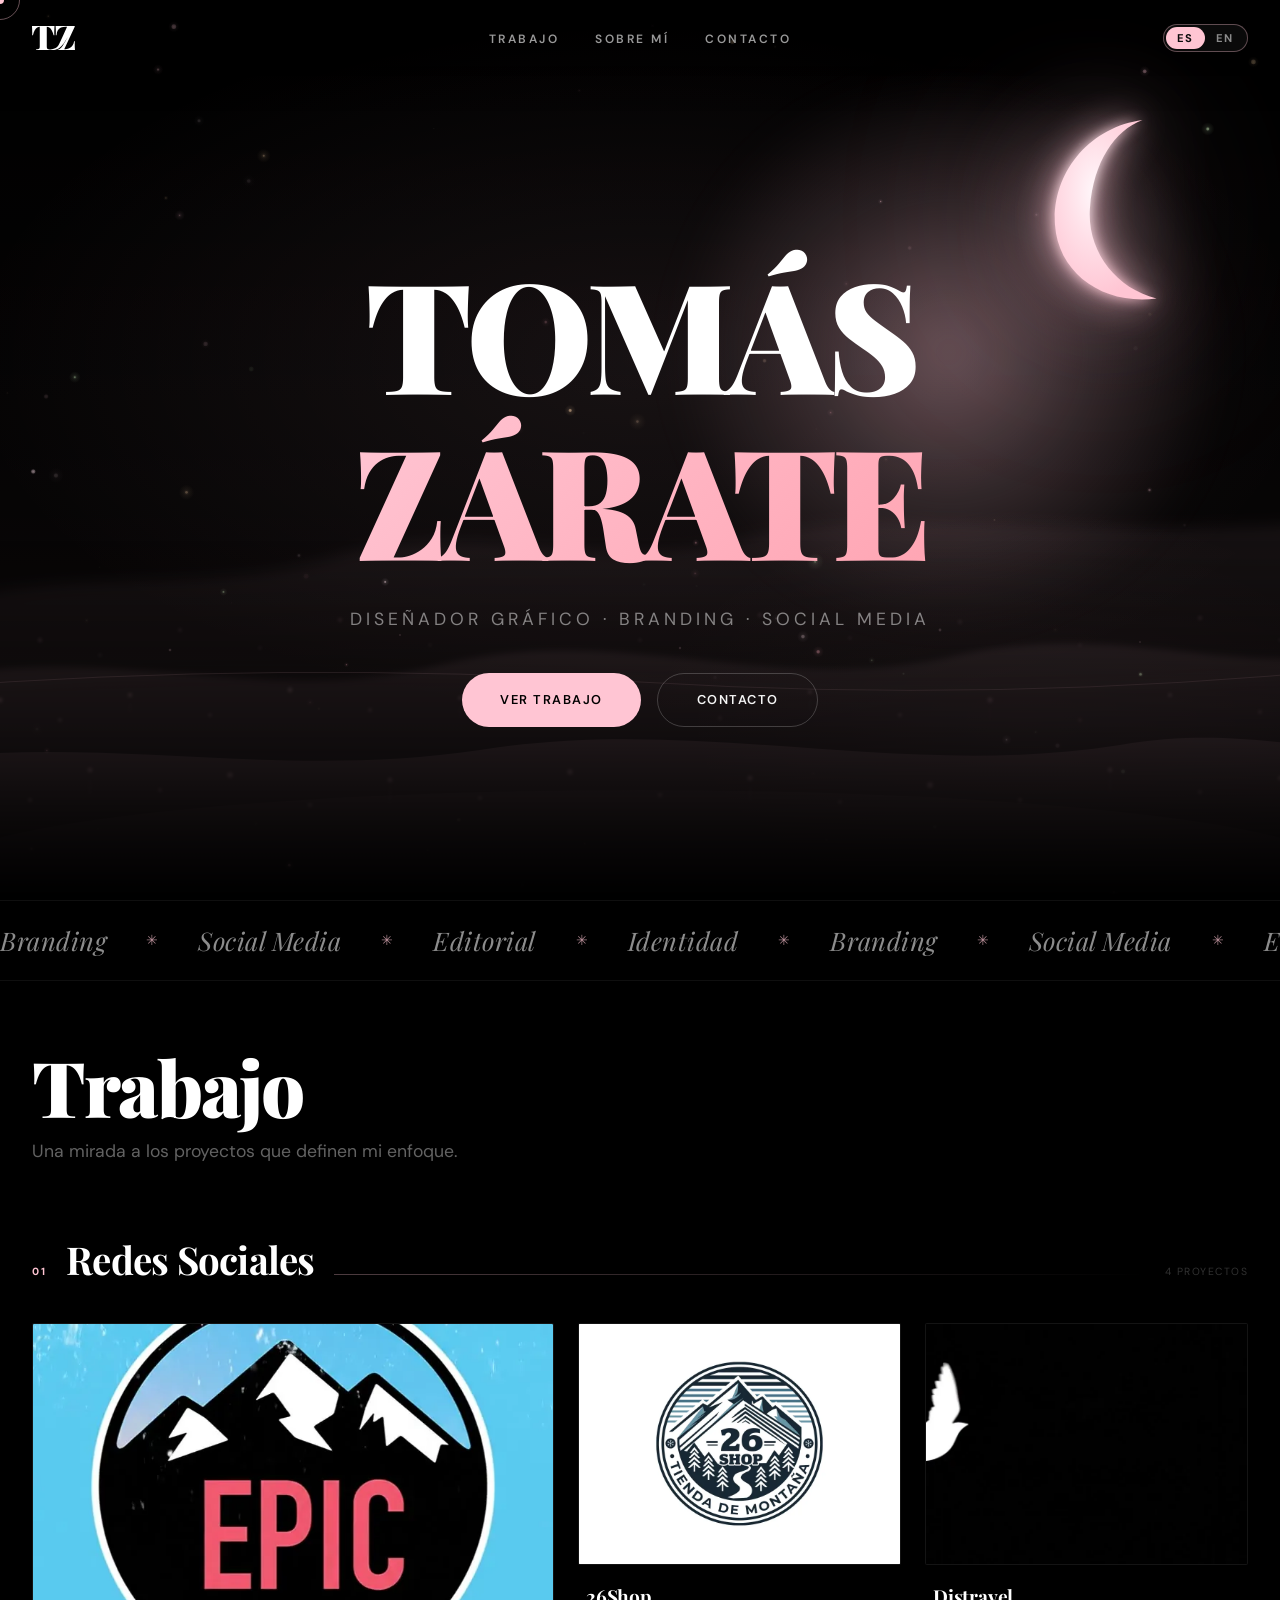
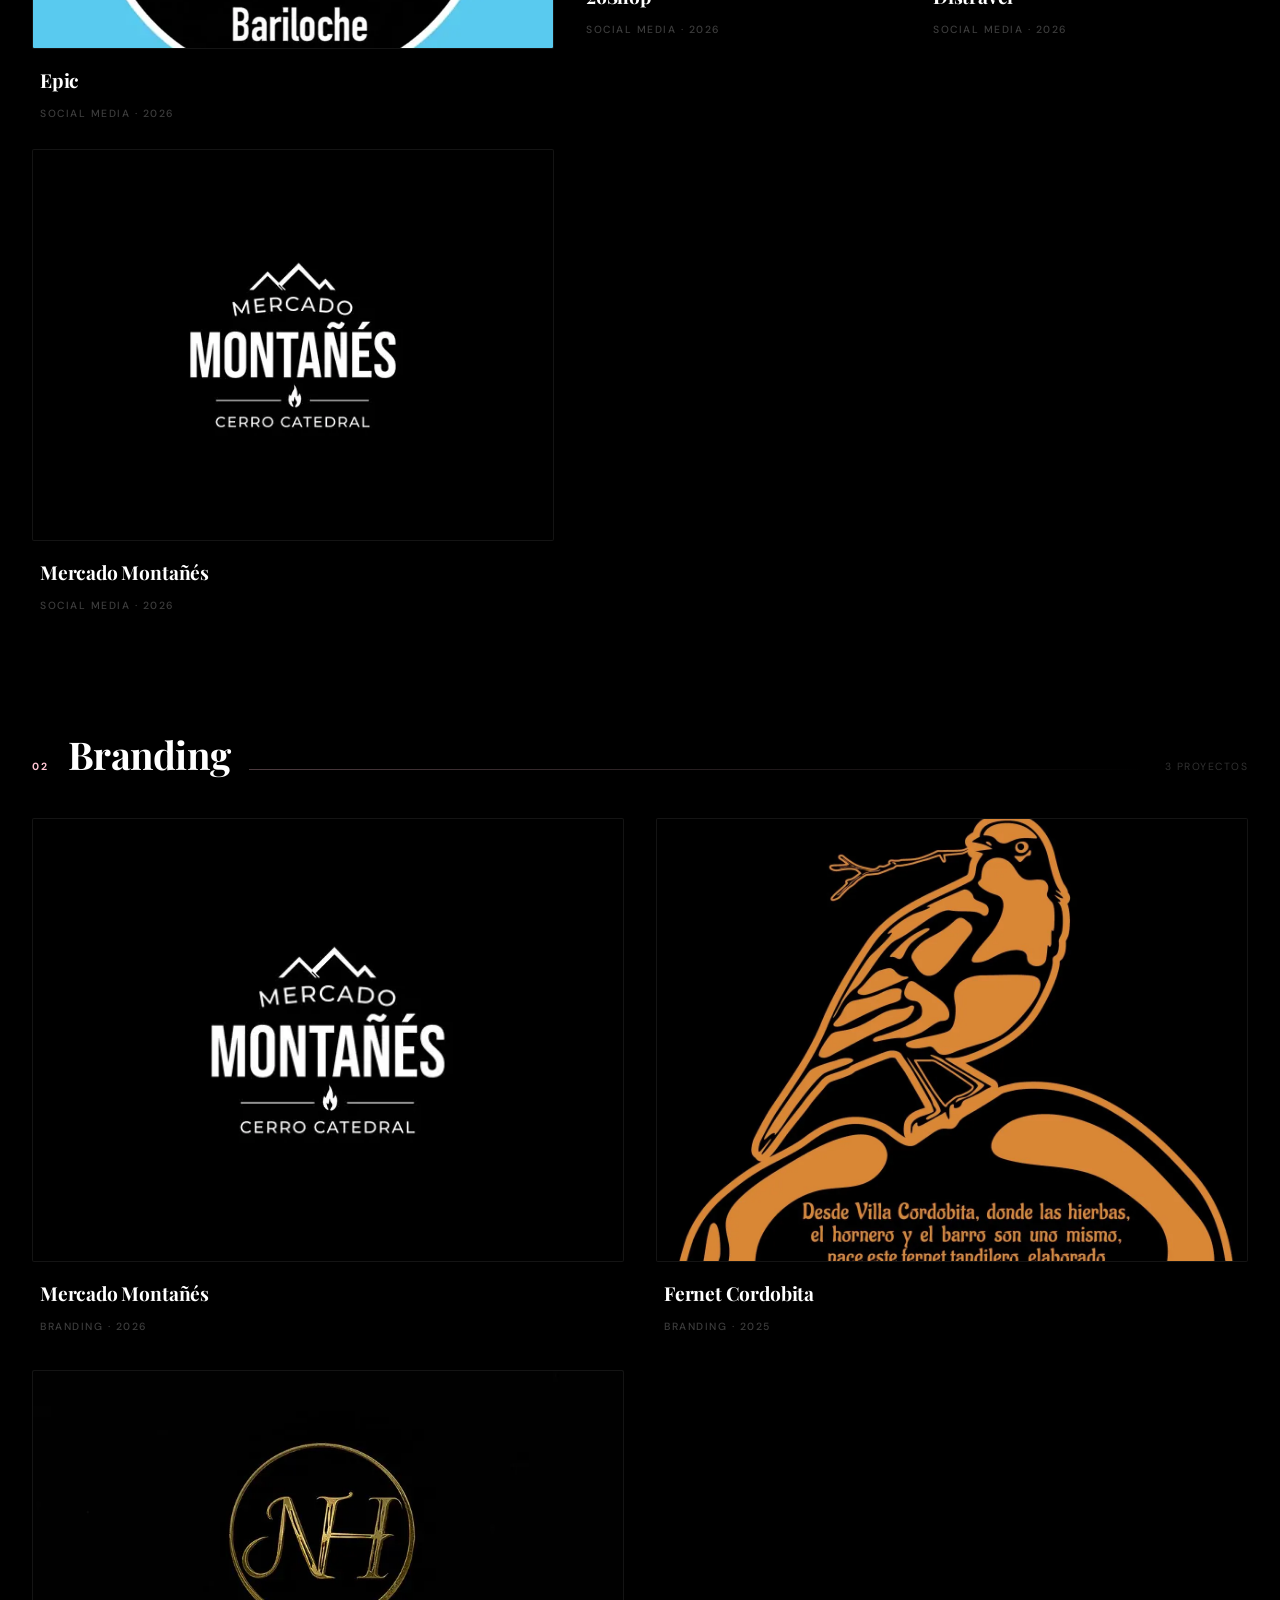
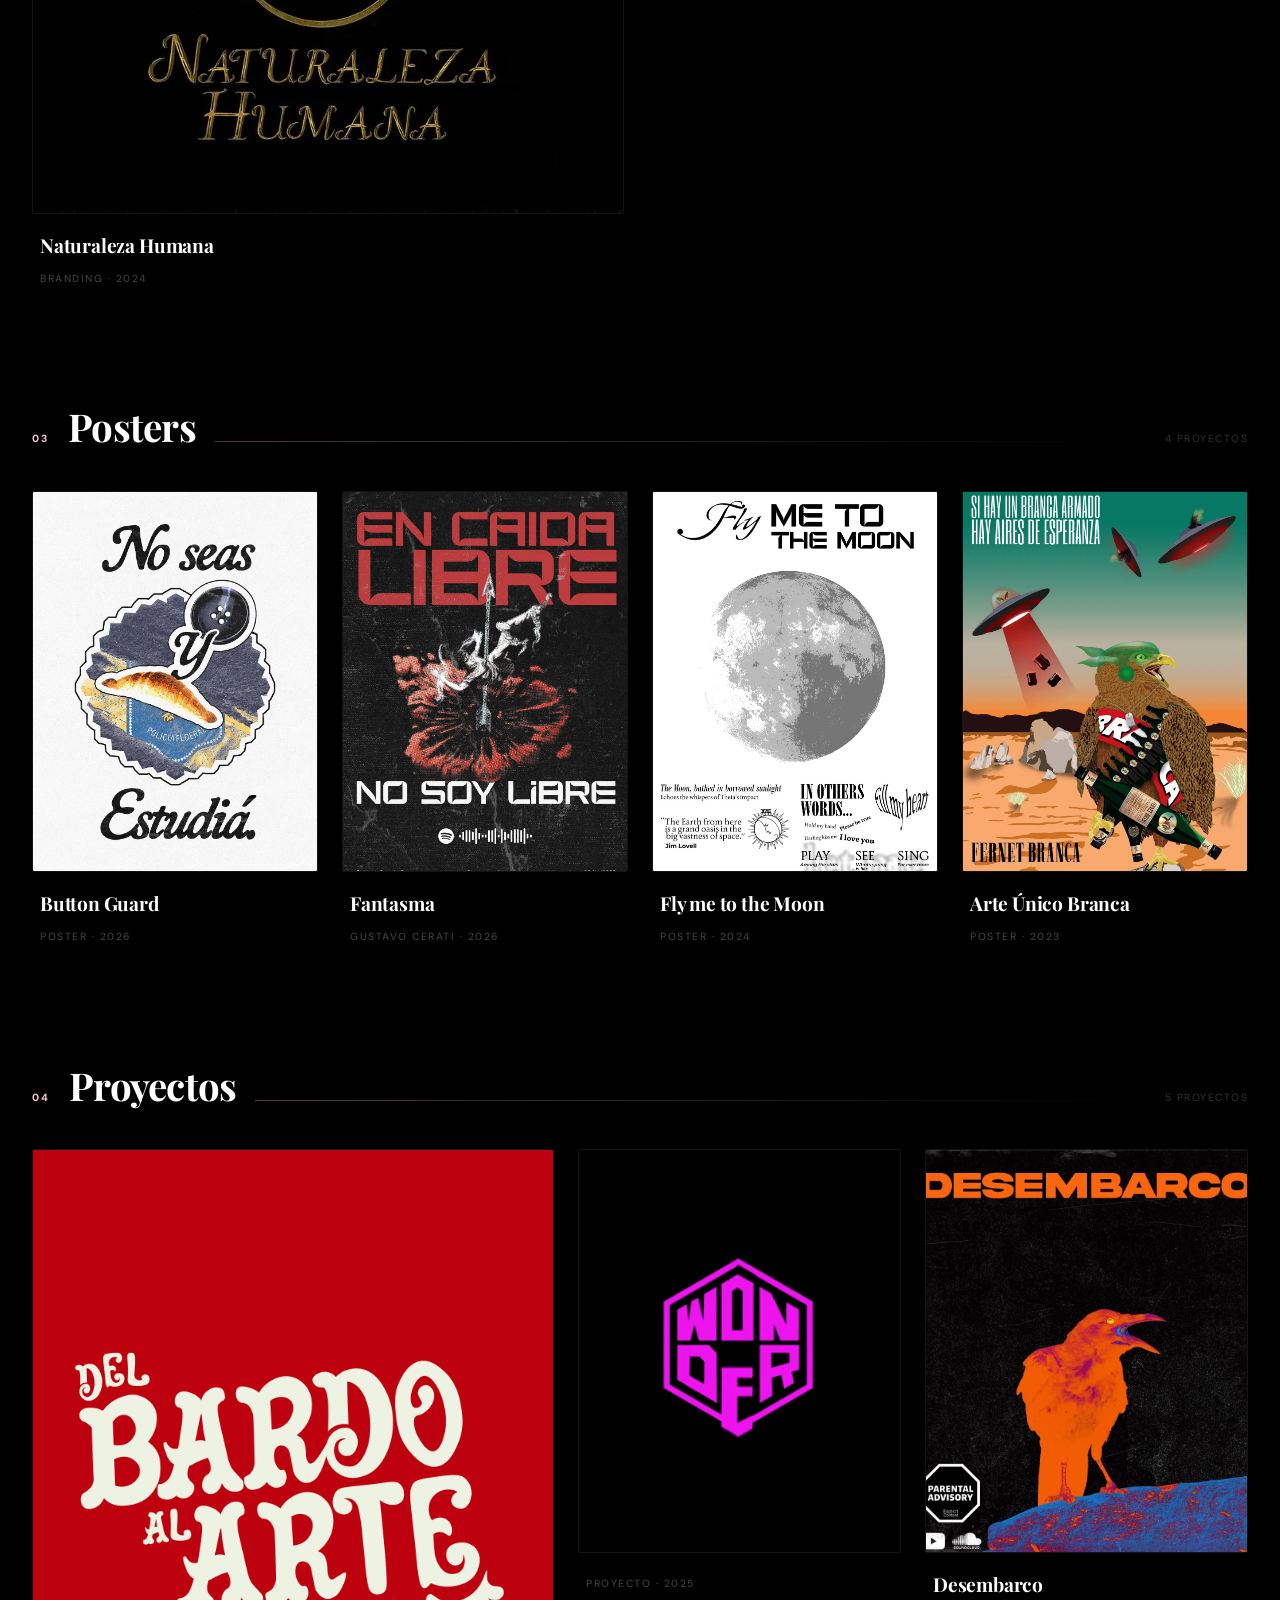
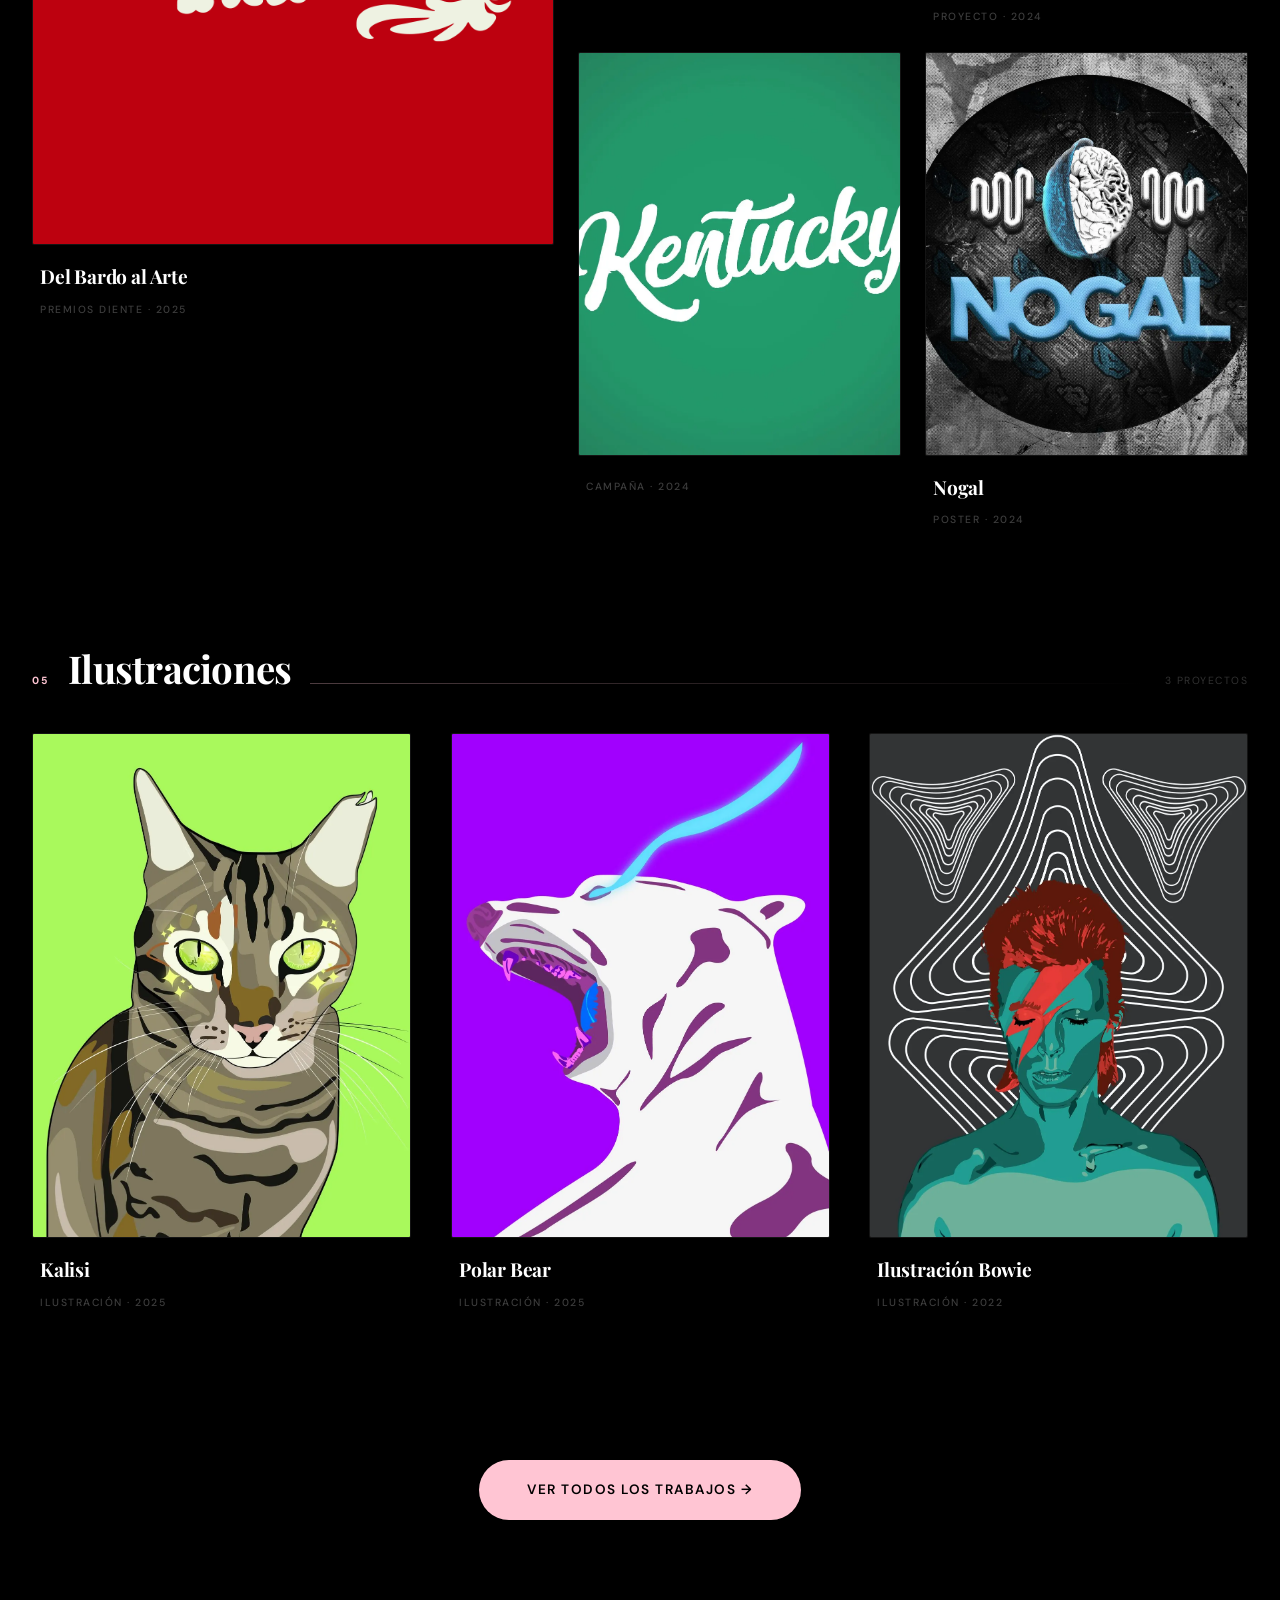
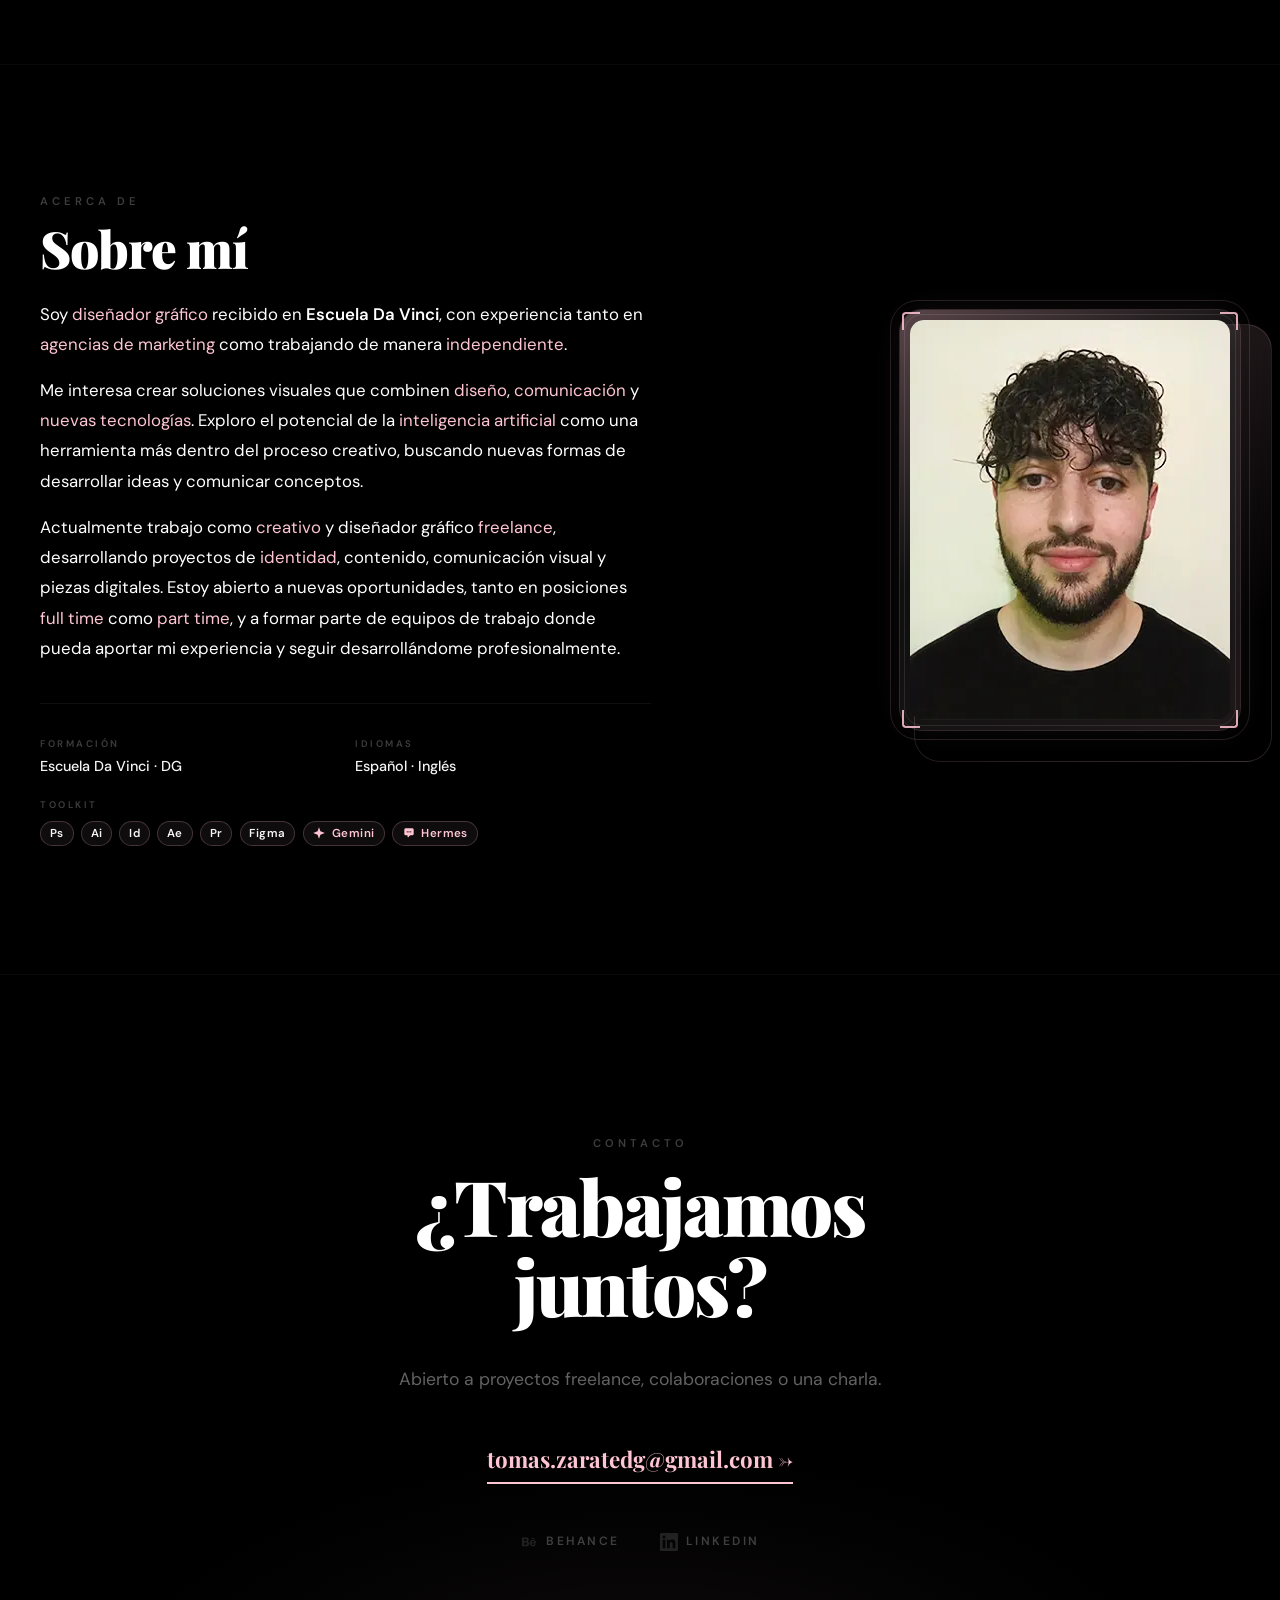
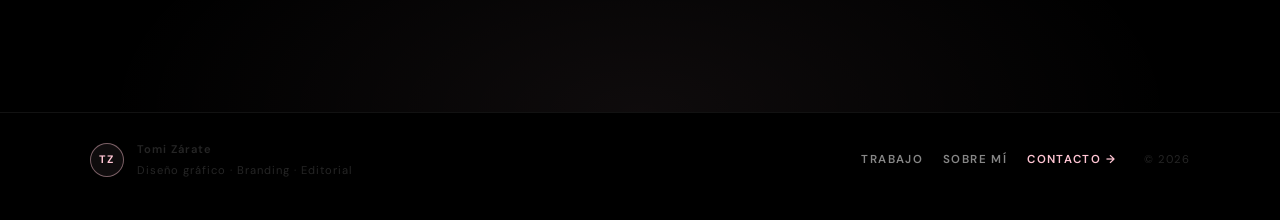
==== index.html @ 5d15bc62 "Optimize portfolio weight without visual redesign Remove tracked assets/Portfolio masters from git (" ====
<!DOCTYPE html>
<html lang="es">
<head>
  <meta charset="UTF-8">
  <meta name="viewport" content="width=device-width, initial-scale=1.0">
  <title data-i18n-meta="meta.title">Tomás Zárate — Diseñador Gráfico</title>
  <meta name="description" content="Portfolio de Tomás Zárate — diseñador gráfico. Branding, editorial, packaging y diseño digital.">
  <link rel="canonical" href="https://rhodeslover.github.io/portfolio/">
  <link rel="icon" type="image/svg+xml" href="assets/icons/favicon.svg">

  <!-- Open Graph (WhatsApp, Telegram, Discord, LinkedIn, Facebook…) -->
  <meta property="og:type" content="website">
  <meta property="og:site_name" content="Tomás Zárate">
  <meta property="og:locale" content="es_AR">
  <meta property="og:url" content="https://rhodeslover.github.io/portfolio/">
  <meta property="og:title" content="Tomás Zárate — Diseñador Gráfico">
  <meta property="og:description" content="Portfolio de Tomás Zárate — diseñador gráfico. Branding, editorial, packaging y diseño digital.">
  <meta property="og:image" content="https://rhodeslover.github.io/portfolio/assets/images/og/og-principal.jpg">
  <meta property="og:image:secure_url" content="https://rhodeslover.github.io/portfolio/assets/images/og/og-principal.jpg">
  <meta property="og:image:type" content="image/jpeg">
  <meta property="og:image:width" content="1200">
  <meta property="og:image:height" content="630">
  <meta property="og:image:alt" content="TZ — Portfolio · Tomás Zárate">

  <!-- Twitter / X -->
  <meta name="twitter:card" content="summary_large_image">
  <meta name="twitter:title" content="Tomás Zárate — Diseñador Gráfico">
  <meta name="twitter:description" content="Portfolio de Tomás Zárate — diseñador gráfico. Branding, editorial, packaging y diseño digital.">
  <meta name="twitter:image" content="https://rhodeslover.github.io/portfolio/assets/images/og/og-principal.jpg">
  <meta name="twitter:image:alt" content="TZ — Portfolio · Tomás Zárate">

  <link rel="preconnect" href="https://fonts.googleapis.com">
  <link rel="preconnect" href="https://fonts.gstatic.com" crossorigin>
  <link href="https://fonts.googleapis.com/css2?family=DM+Sans:opsz,wght@9..40,400;9..40,500;9..40,600;9..40,700&family=Playfair+Display:wght@400;700;900&display=swap" rel="stylesheet">
  <link rel="stylesheet" href="css/style.css?v=84">
  <script type="application/ld+json">
  {
    "@context": "https://schema.org",
    "@type": "Person",
    "name": "Tomás Zárate",
    "url": "https://rhodeslover.github.io/portfolio/",
    "jobTitle": "Diseñador Gráfico",
    "sameAs": [
      "https://www.behance.net/rhodeslover",
      "https://www.linkedin.com/in/tom%C3%A1s-z%C3%A1rate-a2104b37a/"
    ]
  }
  </script>
</head>
<body>

  <div class="cursor-dot" id="cursorDot"></div>
  <div class="cursor-ring" id="cursorRing"></div>
  <canvas id="trailCanvas"></canvas>
  <canvas id="particlesCanvas" aria-hidden="true"></canvas>

  <nav class="nav" id="nav">
    <div class="nav__inner">
      <a href="#hero" class="nav__logo" aria-label="TZ — inicio">
        <img class="nav__logo-img" src="assets/icons/icono.svg" alt="TZ" width="43" height="24" decoding="async">
      </a>
      <ul class="nav__links">
        <li><a href="proyectos.html" class="nav__link" data-i18n="nav.work">Trabajo</a></li>
        <li><a href="#about" class="nav__link" data-i18n="nav.about">Sobre mí</a></li>
        <li><a href="#contact" class="nav__link" data-i18n="nav.contact">Contacto</a></li>
      </ul>
      <div class="nav__end">
        <div class="lang-switch" role="group" aria-label="Language">
          <button type="button" class="lang-switch__btn" data-lang-switch="es" aria-pressed="true">ES</button>
          <span class="lang-switch__sep" aria-hidden="true">/</span>
          <button type="button" class="lang-switch__btn" data-lang-switch="en" aria-pressed="false">EN</button>
        </div>
        <button class="nav__toggle" id="navToggle" aria-label="Menú" data-i18n-aria="nav.menu">
          <span></span><span></span>
        </button>
      </div>
    </div>
  </nav>

  <!-- ========== HERO ========== -->
  <section class="hero" id="hero">
    <div class="hero__bg"></div>
    <div class="hero__ecosystem" aria-hidden="true">
      <div class="hero__eco-glow"></div>
      <div class="hero__eco-moon" aria-hidden="true">
        <svg class="hero__eco-moon-svg" viewBox="0 0 120 120" width="100%" height="100%" focusable="false">
          <defs>
            <radialGradient id="moonGlowGrad" cx="40%" cy="40%" r="60%">
              <stop offset="0%" stop-color="#fff8fb" stop-opacity="1"/>
              <stop offset="45%" stop-color="#FFE0E8" stop-opacity="1"/>
              <stop offset="100%" stop-color="#FFC5D3" stop-opacity="1"/>
            </radialGradient>
            <filter id="moonSoftGlow" x="-50%" y="-50%" width="200%" height="200%">
              <feGaussianBlur stdDeviation="3.5" result="b"/>
              <feMerge>
                <feMergeNode in="b"/>
                <feMergeNode in="SourceGraphic"/>
              </feMerge>
            </filter>
          </defs>
          <!-- classic storybook crescent (waxing) -->
          <path class="hero__eco-moon-path" filter="url(#moonSoftGlow)" fill="url(#moonGlowGrad)"
            d="M78 12
               C48 16 26 42 28 72
               C30 100 56 118 86 114
               C62 108 46 86 48 62
               C50 36 62 18 78 12 Z"/>
        </svg>
      </div>
      <svg class="hero__eco-svg" viewBox="0 0 1440 900" preserveAspectRatio="xMidYMax slice" focusable="false">
        <defs>
          <linearGradient id="ecoSky" x1="0" y1="0" x2="0" y2="1">
            <stop offset="0%" stop-color="#FFC5D3" stop-opacity="0"/>
            <stop offset="50%" stop-color="#FFC5D3" stop-opacity="0.04"/>
            <stop offset="100%" stop-color="#FFC5D3" stop-opacity="0.10"/>
          </linearGradient>
          <linearGradient id="ecoFieldFar" x1="0" y1="0" x2="0" y2="1">
            <stop offset="0%" stop-color="#FFC5D3" stop-opacity="0.10"/>
            <stop offset="100%" stop-color="#FFC5D3" stop-opacity="0.03"/>
          </linearGradient>
          <linearGradient id="ecoFieldMid" x1="0" y1="0" x2="0" y2="1">
            <stop offset="0%" stop-color="#FFC5D3" stop-opacity="0.16"/>
            <stop offset="100%" stop-color="#FFC5D3" stop-opacity="0.05"/>
          </linearGradient>
          <linearGradient id="ecoFieldNear" x1="0" y1="0" x2="0" y2="1">
            <stop offset="0%" stop-color="#FFC5D3" stop-opacity="0.22"/>
            <stop offset="100%" stop-color="#FFC5D3" stop-opacity="0.06"/>
          </linearGradient>
          <filter id="ecoBlurFar" x="-8%" y="-8%" width="116%" height="116%">
            <feGaussianBlur stdDeviation="7"/>
          </filter>
          <filter id="ecoBlurMid" x="-6%" y="-6%" width="112%" height="112%">
            <feGaussianBlur stdDeviation="3"/>
          </filter>
          <filter id="ecoSoft" x="-8%" y="-8%" width="116%" height="116%">
            <feGaussianBlur stdDeviation="1.4"/>
          </filter>
        </defs>
        <rect width="1440" height="900" fill="url(#ecoSky)"/>
        <!-- distant hills -->
        <g class="hero__eco-far" filter="url(#ecoBlurFar)" fill="url(#ecoFieldFar)">
          <path d="M0 610 C160 560 280 600 420 555 C560 515 680 575 820 540 C980 500 1120 545 1440 520 L1440 900 L0 900 Z"/>
        </g>
        <!-- mid rolling fields -->
        <g class="hero__eco-mid" filter="url(#ecoBlurMid)" fill="url(#ecoFieldMid)">
          <path d="M0 680 C200 640 340 710 520 665 C700 620 860 700 1040 655 C1200 620 1320 680 1440 650 L1440 900 L0 900 Z"/>
        </g>
        <!-- near meadow band -->
        <g class="hero__eco-near" fill="url(#ecoFieldNear)">
          <path d="M0 760 C180 735 360 780 560 750 C780 715 980 780 1200 745 C1320 725 1380 755 1440 740 L1440 900 L0 900 Z"/>
        </g>
        <!-- flower field dots (soft neon blooms, no trees) -->
        <g class="hero__eco-flowers" filter="url(#ecoSoft)" fill="#FFC5D3">
          <!-- far sparse -->
          <g opacity="0.18">
            <circle cx="120" cy="640" r="2.2"/><circle cx="180" cy="655" r="1.5"/><circle cx="260" cy="630" r="1.8"/>
            <circle cx="340" cy="648" r="1.4"/><circle cx="420" cy="620" r="2"/><circle cx="510" cy="645" r="1.3"/>
            <circle cx="600" cy="625" r="1.7"/><circle cx="720" cy="640" r="1.5"/><circle cx="840" cy="615" r="2.1"/>
            <circle cx="930" cy="638" r="1.4"/><circle cx="1040" cy="622" r="1.9"/><circle cx="1160" cy="645" r="1.5"/>
            <circle cx="1280" cy="618" r="2"/><circle cx="1360" cy="640" r="1.3"/>
          </g>
          <!-- mid denser -->
          <g opacity="0.28">
            <circle cx="80" cy="700" r="2.6"/><circle cx="140" cy="720" r="1.8"/><circle cx="210" cy="695" r="2.2"/>
            <circle cx="290" cy="715" r="1.6"/><circle cx="370" cy="690" r="2.4"/><circle cx="450" cy="710" r="1.7"/>
            <circle cx="540" cy="698" r="2"/><circle cx="630" cy="722" r="1.5"/><circle cx="710" cy="705" r="2.3"/>
            <circle cx="800" cy="718" r="1.6"/><circle cx="890" cy="692" r="2.1"/><circle cx="980" cy="715" r="1.8"/>
            <circle cx="1070" cy="700" r="2.5"/><circle cx="1160" cy="720" r="1.5"/><circle cx="1250" cy="695" r="2"/>
            <circle cx="1340" cy="712" r="1.7"/>
            <!-- tiny stems suggestion as vertical dashes via thin ellipses -->
            <ellipse cx="210" cy="708" rx="0.5" ry="6" opacity="0.35"/>
            <ellipse cx="540" cy="712" rx="0.5" ry="7" opacity="0.3"/>
            <ellipse cx="890" cy="705" rx="0.5" ry="6" opacity="0.3"/>
            <ellipse cx="1070" cy="714" rx="0.5" ry="7" opacity="0.28"/>
          </g>
          <!-- near blooms -->
          <g opacity="0.38">
            <circle cx="60" cy="780" r="3"/><circle cx="110" cy="800" r="2"/><circle cx="170" cy="770" r="2.5"/>
            <circle cx="240" cy="790" r="1.8"/><circle cx="310" cy="775" r="2.8"/><circle cx="390" cy="805" r="2.1"/>
            <circle cx="470" cy="780" r="2.4"/><circle cx="560" cy="798" r="1.9"/><circle cx="650" cy="772" r="2.7"/>
            <circle cx="740" cy="795" r="2"/><circle cx="830" cy="778" r="2.6"/><circle cx="920" cy="802" r="1.7"/>
            <circle cx="1010" cy="785" r="2.9"/><circle cx="1100" cy="800" r="2"/><circle cx="1190" cy="770" r="2.4"/>
            <circle cx="1280" cy="792" r="1.8"/><circle cx="1360" cy="778" r="2.2"/>
            <ellipse cx="170" cy="788" rx="0.55" ry="9" opacity="0.35"/>
            <ellipse cx="470" cy="795" rx="0.55" ry="10" opacity="0.32"/>
            <ellipse cx="830" cy="793" rx="0.55" ry="9" opacity="0.32"/>
            <ellipse cx="1190" cy="785" rx="0.55" ry="10" opacity="0.3"/>
          </g>
        </g>
        <!-- soft ground haze -->
        <ellipse cx="720" cy="870" rx="700" ry="80" fill="#FFC5D3" fill-opacity="0.08"/>
        <path class="hero__eco-horizon" d="M0 688 Q360 660 720 682 T1440 668" fill="none" stroke="#FFC5D3" stroke-opacity="0.28" stroke-width="1"/>
        <!-- distant pin lights in field -->
        <g class="hero__eco-lights" fill="#FFC5D3">
          <circle cx="250" cy="650" r="1.3" opacity="0.4"/>
          <circle cx="480" cy="635" r="1.1" opacity="0.3"/>
          <circle cx="760" cy="648" r="1.2" opacity="0.35"/>
          <circle cx="1020" cy="630" r="1.4" opacity="0.38"/>
          <circle cx="1220" cy="642" r="1.1" opacity="0.28"/>
        </g>
      </svg>
      <div class="hero__eco-fade"></div>
    </div>
    <div class="hero__content">
      <h1 class="hero__title">
        <span class="hero__line"><span class="hero__word">Tomás</span></span>
        <span class="hero__line"><span class="hero__word">Zárate</span></span>
      </h1>
      <p class="hero__sub">Diseñador Gráfico · Branding · Social Media</p>
      <div class="hero__cta">
        <a href="#work" class="btn btn--primary" data-i18n="hero.cta.work">Ver trabajo</a>
        <a href="#contact" class="btn btn--outline" data-i18n="hero.cta.contact">Contacto</a>
      </div>
    </div>
  </section>

  <!-- ========== MARQUEE ========== -->
  <div class="marquee" aria-hidden="true">
      <div class="marquee__track" id="marqueeTrack">
        <span class="marquee__item">Branding</span><span class="marquee__dot">✳</span>
        <span class="marquee__item">Social Media</span><span class="marquee__dot">✳</span>
        <span class="marquee__item">Editorial</span><span class="marquee__dot">✳</span>
        <span class="marquee__item">Identidad</span><span class="marquee__dot">✳</span>
      </div>
    </div>

  <!-- ========== WORK ========== -->
  <section class="section" id="work">
    <div class="section__header anim-title">
      <h2 class="section__title" data-i18n="work.title">Trabajo</h2>
      <p class="section__desc" data-i18n="work.desc">Una mirada a los proyectos que definen mi enfoque.</p>
    </div>

    <!-- ===== REDES ===== -->
    <div class="category" id="social">
      <div class="category__divider anim-title">
        <span class="category__tag">01</span>
        <h3 class="category__title anim-underline" data-i18n="cat.redes">Redes Sociales</h3>
        <div class="category__line"></div>
        <span class="category__qty" data-i18n-qty="4">4 proyectos</span>
      </div>
      <div class="grid grid--social">
        
        
        <div class="project-card project-card--hero project-card--tilt"
             data-title="Epic"
             data-category="Social Media · 2026"
             data-description="Posteos para feed de Instagram de Parador/Rental de Esquí &amp; Snowboard en Cerro Catedral, Bariloche. Posteos Individuales &amp; Carruseles."
             data-challenge="Hacer que una marca de bar de especialidad se sienta premium y consistente en un feed saturado."
             data-decision="Sistema de plantillas animadas con paleta fría y tipografía display: mismo lenguaje, piezas distintas cada semana."
             data-figma-proto="https://embed.figma.com/proto/t065n5qoQDDhk447L4Hnz0/Untitled?node-id=6-2&scaling=scale-down&content-scaling=fixed&page-id=0%3A1&embed-host=share">
          <div class="project-card__media">
            <div class="project-card__media-bg" style="background:#1a1a2e;">
              <video class="project-card__video" data-src="assets/videos/redes/epic.mp4" poster="assets/images/redes/epic-poster.webp" muted loop playsinline preload="none"></video>
            </div>
            <span class="project-card__badge">Animado</span>
            <div class="project-card__overlay">
              <span data-i18n="overlay.viewProject">Ver proyecto →</span>
            </div>
          </div>
          <div class="project-card__info">
            <h4>Epic</h4>
            <span class="project-card__tag">Social Media · 2026</span>
          </div>
        </div>
        <div class="project-card project-card--tilt"
             data-title="26Shop"
             data-category="Social Media · 2026"
             data-description="Posteos para feed de Instagram de Shop &amp; Rental de Esquí &amp; Snowboard en Cerro Catedral, Bariloche y Las Leñas / Malargüe, Mendoza. Posteos individuales, Carruseles, Stories &amp; Anuncios."
             data-figma-proto="https://embed.figma.com/proto/mheoY7exMuCvbWhKIAfhPA/26Shop?node-id=1-2&scaling=scale-down&content-scaling=fixed&page-id=0%3A1&embed-host=share">
          <div class="project-card__media">
            <div class="project-card__media-bg" style="background:#f5f0eb;">
              <picture data-opt-pic="1"><source type="image/webp" srcset="assets/images/redes/26shop.webp"><img class="project-card__img" src="assets/images/redes/26shop.jpg" alt="26Shop" loading="lazy"></picture>
            </div>
            <div class="project-card__overlay">
              <span data-i18n="overlay.view">Ver →</span>
            </div>
          </div>
          <div class="project-card__info">
            <h4>26Shop</h4>
            <span class="project-card__tag">Social Media · 2026</span>
          </div>
        </div>
        <div class="project-card project-card--tilt"
                     data-title="Distravel"
                     data-category="Social Media · 2026"
                     data-description="Posteos para feed de Instagram de Agencia de viajes en Hernandarias, Paraguay. Posteos individuales, Carruseles, Stories &amp; Portadas de Reels."
                     data-figma-proto="https://embed.figma.com/proto/fiswLxAOLnvK95zKYp9mWU/Distravel?node-id=1-1907&scaling=scale-down&content-scaling=fixed&page-id=0%3A1&embed-host=share">
          <div class="project-card__media">
            <div class="project-card__media-bg" style="background:#0d2137;">
              <video class="project-card__video" data-src="assets/videos/redes/distravel.mp4" poster="assets/images/redes/distravel-poster.webp" muted loop playsinline preload="none"></video>
            </div>
            <span class="project-card__badge">Animado</span>
            <div class="project-card__overlay">
              <span data-i18n="overlay.view">Ver →</span>
            </div>
          </div>
          <div class="project-card__info">
            <h4>Distravel</h4>
            <span class="project-card__tag">Social Media · 2026</span>
          </div>
        </div>
        <div class="project-card project-card--tilt"
                     data-title="Mercado Montañés"
                     data-category="Social Media · 2026"
                     data-description="Posteos para feed de Instagram de Restaurante-Café/Shop &amp; Rental de Esquí &amp; Snowboard en Cerro Catedral, Bariloche. Posteos individuales, Carruseles, Stories &amp; Íconos para Stories Destacadas."
                     data-figma-proto="https://embed.figma.com/proto/Z9YXd0PzQFpEinJBUGzePg/Mercado-Monta%C3%B1%C3%A9s?node-id=81-2836&scaling=scale-down&content-scaling=fixed&page-id=0%3A1&embed-host=share">
                  <div class="project-card__media">
                    <div class="project-card__media-bg" style="background:#1a1a0a;">
                      <picture data-opt-pic="1"><source type="image/webp" srcset="assets/images/branding/mercado-montanes-still.webp?v=1"><img class="project-card__img project-card__img--gif-hover" src="assets/images/branding/mercado-montanes-still.jpg?v=1" data-still="assets/images/branding/mercado-montanes-still.jpg?v=1" data-gif="assets/images/branding/mercado-montanes.gif?v=2" alt="Mercado Montañés" loading="lazy"></picture>
                    </div>
                    <div class="project-card__overlay"><span data-i18n="overlay.viewProject">Ver proyecto →</span></div>
                  </div>
                  <div class="project-card__info">
                    <h4>Mercado Montañés</h4>
                    <span class="project-card__tag">Social Media · 2026</span>
                  </div>
                </div>
      
      
      </div>
    </div>

    <!-- ===== BRANDING ===== -->
    <div class="category" id="branding">
      <div class="category__divider anim-title">
        <span class="category__tag">02</span>
        <h3 class="category__title anim-underline" data-i18n="cat.branding">Branding</h3>
        <div class="category__line"></div>
        <span class="category__qty" data-i18n-qty="3">3 proyectos</span>
      </div>
      <div class="grid grid--branding">
        
        
        <div class="project-card project-card--tilt"
             data-title="Mercado Montañés"
             data-category="Branding · 2026"
             data-description="Logotipo vectorizado y carta/menú de Restaurante-Café/Shop &amp; Rental de Esquí &amp; Snowboard en Cerro Catedral, Bariloche."
             data-carta="assets/carta-mm"
             data-carta-pages="5">
          <div class="project-card__media">
            <div class="project-card__media-bg" style="background:#1a1a0a;">
              <picture data-opt-pic="1"><source type="image/webp" srcset="assets/images/branding/mercado-montanes-still.webp?v=1"><img class="project-card__img project-card__img--gif-hover" src="assets/images/branding/mercado-montanes-still.jpg?v=1" data-still="assets/images/branding/mercado-montanes-still.jpg?v=1" data-gif="assets/images/branding/mercado-montanes.gif?v=2" alt="Mercado Montañés" loading="lazy"></picture>
            </div>
            <div class="project-card__overlay"><span data-i18n="overlay.viewProject">Ver proyecto →</span></div>
          </div>
          <div class="project-card__info">
            <h4>Mercado Montañés</h4>
            <span class="project-card__tag">Branding · 2026</span>
          </div>
        </div>
        <div class="project-card project-card--tilt"
             data-title="Fernet Cordobita"
             data-category="Branding · 2025"
             data-description="Diseño de marca &amp; etiquetas para marca de Fernet artesanal hecho en Tandil."
             data-media="assets/fernet-bottle/label-front.webp"
             data-gallery="assets/fernet-bottle/label-front.webp,assets/fernet-bottle/label-back.webp"
             data-bottle="assets/fernet-bottle">
          <div class="project-card__media">
            <div class="project-card__media-bg" style="background:#1a0a0a;">
              <picture data-opt-pic="1"><source type="image/webp" srcset="assets/images/branding/fernet-cordobita.webp"><img class="project-card__img" src="assets/images/branding/fernet-cordobita.jpg" alt="Fernet Cordobita" loading="lazy"></picture>
            </div>
            <div class="project-card__overlay"><span data-i18n="overlay.viewProject">Ver proyecto →</span></div>
          </div>
          <div class="project-card__info">
            <h4>Fernet Cordobita</h4>
            <span class="project-card__tag">Branding · 2025</span>
          </div>
        </div>
        <div class="project-card project-card--tilt"
             data-title="Naturaleza Humana"
             data-category="Branding · 2024"
             data-description="Logotipo completo con todas sus versiones y remera con minimanual de marca incluido para banda de metal progresivo argentina."
             data-challenge="Comunicar calma y origen natural en un rubro donde todo se ve igual de 'artesanal'."
             data-decision="Paleta terrosa, tipografía serif y texturas orgánicas: identidad que se siente hecha a mano, no manufacturada."
             data-manual="assets/manual-nh"
             data-manual-pages="18">
          <div class="project-card__media">
            <div class="project-card__media-bg" style="background:#2a3a2a;">
              <video class="project-card__video" data-src="assets/videos/branding/naturaleza-humana.mp4" poster="assets/images/branding/naturaleza-humana-poster.webp" muted loop playsinline preload="none"></video>
            </div>
            <span class="project-card__badge">Animado</span>
            <div class="project-card__overlay"><span data-i18n="overlay.viewProject">Ver proyecto →</span></div>
          </div>
          <div class="project-card__info">
            <h4>Naturaleza Humana</h4>
            <span class="project-card__tag">Branding · 2024</span>
          </div>
        </div>
      
      
      </div>
    </div>

    <!-- ===== POSTERS ===== -->
    <div class="category" id="posters">
      <div class="category__divider anim-title">
        <span class="category__tag">03</span>
        <h3 class="category__title anim-underline" data-i18n="cat.posters">Posters</h3>
        <div class="category__line"></div>
        <span class="category__qty" data-i18n-qty="4">4 proyectos</span>
      </div>
      <div class="grid grid--posters">
        
        
                <div class="project-card project-card--tall project-card--tilt"
             data-modal="lightbox"
             data-title="Button Guard"
             data-category="Poster · 2026" data-description="Póster Button Guard." data-behance="https://www.behance.net/gallery/255446713/Button-Guard">
          <div class="project-card__media">
            <div class="project-card__media-bg" style="background:#1a1a1a;">
              <picture data-opt-pic="1"><source type="image/webp" srcset="assets/images/proyectos/button-guard.webp"><img class="project-card__img" src="assets/images/proyectos/button-guard.jpg" alt="Button Guard" loading="lazy"></picture>
            </div>
            <div class="project-card__overlay"><span data-i18n="overlay.view">Ver →</span></div>
          </div>
          <div class="project-card__info">
            <h4>Button Guard</h4>
            <span class="project-card__tag">Poster · 2026</span>
          </div>
        </div>
<div class="project-card project-card--tall project-card--tilt"
             data-modal="lightbox"
             data-title="Fantasma - Gustavo Cerati"
             data-category="Poster · 2026" data-description="Póster inspirado en la canción Fantasma de Gustavo Cerati" data-behance="https://www.behance.net/gallery/252249231/Fantasma-Cerati">
          <div class="project-card__media">
            <div class="project-card__media-bg" style="background:#0a0015;">
              <picture data-opt-pic="1"><source type="image/webp" srcset="assets/images/proyectos/fantasma-cerati.webp"><img class="project-card__img" src="assets/images/proyectos/fantasma-cerati.jpg" alt="Fantasma - Gustavo Cerati" loading="lazy"></picture>
            </div>
            <div class="project-card__overlay"><span data-i18n="overlay.view">Ver →</span></div>
          </div>
          <div class="project-card__info">
            <h4>Fantasma</h4>
            <span class="project-card__tag">Gustavo Cerati · 2026</span>
          </div>
        </div>
        <div class="project-card project-card--tall project-card--tilt"
             data-modal="lightbox"
             data-title="Fly me to the Moon"
             data-category="Poster · 2024"
             data-description="Póster del clásico tema popularizado por Frank Sinatra &amp; Count Basie."
             data-behance="https://www.behance.net/gallery/189589979/Fly-Me-to-the-Moon-Poster">
          <div class="project-card__media">
            <div class="project-card__media-bg" style="background:#0a0a1a;">
              <picture data-opt-pic="1"><source type="image/webp" srcset="assets/images/proyectos/fly-moon.webp"><img class="project-card__img" src="assets/images/proyectos/fly-moon.jpg" alt="Fly me to the Moon" loading="lazy"></picture>
            </div>
            <div class="project-card__overlay"><span data-i18n="overlay.view">Ver →</span></div>
          </div>
          <div class="project-card__info">
            <h4>Fly me to the Moon</h4>
            <span class="project-card__tag">Poster · 2024</span>
          </div>
        </div>
        <div class="project-card project-card--tall project-card--tilt"
             data-modal="lightbox"
             data-title="Arte Único Branca 2023"
             data-category="Poster · 2023"
             data-description="Afiche presentado en la categoría &quot;LEGADO BRANCA&quot; para el concurso Arte Único 2023 de Fernet Branca." data-behance="https://www.behance.net/gallery/200727261/Mi-Participacion-en-Arte-Unico-2023">
          <div class="project-card__media">
            <div class="project-card__media-bg" style="background:#0a0a00;">
              <picture data-opt-pic="1"><source type="image/webp" srcset="assets/images/proyectos/arte-unico-branca.webp"><img class="project-card__img" src="assets/images/proyectos/arte-unico-branca.jpg" alt="Arte Único Branca" loading="lazy"></picture>
            </div>
            <div class="project-card__overlay"><span data-i18n="overlay.view">Ver →</span></div>
          </div>
          <div class="project-card__info">
            <h4>Arte Único Branca</h4>
            <span class="project-card__tag">Poster · 2023</span>
          </div>
        </div>
      
      
      </div>
    </div>

    <!-- ===== PROYECTOS ===== -->
    <div class="category" id="proyectos">
      <div class="category__divider anim-title">
        <span class="category__tag">04</span>
        <h3 class="category__title anim-underline" data-i18n="cat.proyectos">Proyectos</h3>
        <div class="category__line"></div>
        <span class="category__qty" data-i18n-qty="5">5 proyectos</span>
      </div>
      <div class="grid grid--proyectos">
        
        
        <div class="project-card project-card--tall project-card--tilt"
             data-title="Del Bardo al Arte"
             data-category="Premios Diente · 2025"
             data-description="Proyecto final &amp; Tesis, Branding, identidad visual y proyecto de diseño completo hecho en conjunto pensado para los Premios DIENTE 2025."
             data-behance="https://www.behance.net/gallery/232628389/Del-Bardo-al-Arte-Premios-Diente-2025">
          <div class="project-card__media">
            <div class="project-card__media-bg" style="background:#0a0a0a;">
              <img class="project-card__img" src="assets/images/proyectos/bardo-arte.gif" alt="Del Bardo al Arte" loading="lazy">
            </div>
            <div class="project-card__overlay"><span data-i18n="overlay.view">Ver →</span></div>
          </div>
          <div class="project-card__info">
            <h4>Del Bardo al Arte</h4>
            <span class="project-card__tag">Premios Diente · 2025</span>
          </div>
        </div>
        <div class="project-card project-card--tilt"
             data-title="Wonder"
             data-category="Proyecto · 2025"
             data-description="Proyecto final &amp; Tesis, Branding e identidad visual completa hecho en conjunto pensado para una agencia de diseño gráfico."
             data-behance="https://www.behance.net/gallery/233220773/WONDER">
          <div class="project-card__media">
            <div class="project-card__media-bg" style="background:#0a0015;">
              <img class="project-card__img" src="assets/images/proyectos/wonder.gif" alt="Wonder" loading="lazy">
            </div>
            <div class="project-card__overlay"><span data-i18n="overlay.view">Ver →</span></div>
          </div>
          <div class="project-card__info">
            <span class="project-card__tag">Proyecto · 2025</span>
          </div>
        </div>
        <div class="project-card project-card--tilt"
             data-title="Desembarco"
             data-category="Proyecto · 2024"
             data-description="Arte de Tapa completo para LP de Rap."
             data-cd="assets/desembarco-cd">
          <div class="project-card__media">
            <div class="project-card__media-bg" style="background:#0a0a0a;">
              <picture data-opt-pic="1"><source type="image/webp" srcset="assets/images/proyectos/desembarco-tapa.webp"><img class="project-card__img" src="assets/images/proyectos/desembarco-tapa.jpg" alt="Desembarco" loading="lazy"></picture>
            </div>
            <div class="project-card__overlay"><span data-i18n="overlay.view">Ver →</span></div>
          </div>
          <div class="project-card__info">
            <h4>Desembarco</h4>
            <span class="project-card__tag">Proyecto · 2024</span>
          </div>
        </div>
        <div class="project-card project-card--tilt"
             data-title="Kentucky Vegano"
             data-category="Campaña · 2024"
             data-description="Campaña publicitaria integral 360 ficticia pensada para Kentucky."
             data-behance="https://www.behance.net/gallery/205030765/Kentucky-Vegano-Campana-Publicitaria-Integral">
          <div class="project-card__media">
            <div class="project-card__media-bg" style="background:#1a0a00;">
              <picture data-opt-pic="1"><source type="image/webp" srcset="assets/images/proyectos/kentucky.webp"><img class="project-card__img" src="assets/images/proyectos/kentucky.jpg" alt="Kentucky Vegano" loading="lazy"></picture>
            </div>
            <div class="project-card__overlay"><span data-i18n="overlay.view">Ver →</span></div>
          </div>
          <div class="project-card__info">
            <span class="project-card__tag">Campaña · 2024</span>
          </div>
        </div>
        <div class="project-card project-card--tilt"
             data-title="Nogal Poster"
             data-category="Poster · 2024"
             data-description="Póster conceptual para Nogal Producciones." data-behance="https://www.behance.net/gallery/232334639/Nogal-Poster">
          <div class="project-card__media">
            <div class="project-card__media-bg" style="background:#1a1a0a;">
              <picture data-opt-pic="1"><source type="image/webp" srcset="assets/images/proyectos/nogal-poster.webp"><img class="project-card__img" src="assets/images/proyectos/nogal-poster.jpg" alt="Nogal Poster" loading="lazy"></picture>
            </div>
            <div class="project-card__overlay"><span data-i18n="overlay.view">Ver →</span></div>
          </div>
          <div class="project-card__info">
            <h4>Nogal</h4>
            <span class="project-card__tag">Poster · 2024</span>
          </div>
        </div>
      
      
      </div>
    </div>

    <!-- ===== ILUSTRACIONES ===== -->
    <div class="category" id="ilustraciones">
      <div class="category__divider anim-title">
        <span class="category__tag">05</span>
        <h3 class="category__title anim-underline" data-i18n="cat.ilustraciones">Ilustraciones</h3>
        <div class="category__line"></div>
        <span class="category__qty" data-i18n-qty="3">3 proyectos</span>
      </div>
      <div class="grid grid--ilustraciones">
        
        
        <div class="project-card project-card--tall project-card--tilt"
             data-modal="lightbox"
             data-title="Kalisi"
             data-category="Ilustración · 2025"
             data-description="Kali ❤️.">
          <div class="project-card__media">
            <div class="project-card__media-bg" style="background:#1a0a1a;">
              <picture data-opt-pic="1"><source type="image/webp" srcset="assets/images/proyectos/kalisi.webp"><img class="project-card__img" src="assets/images/proyectos/kalisi.jpg" alt="Kalisi" loading="lazy"></picture>
            </div>
            <div class="project-card__overlay"><span data-i18n="overlay.view">Ver →</span></div>
          </div>
          <div class="project-card__info">
            <h4>Kalisi</h4>
            <span class="project-card__tag">Ilustración · 2025</span>
          </div>
        </div>
        <div class="project-card project-card--tall project-card--tilt"
             data-modal="lightbox"
             data-title="Polar Bear"
             data-category="Ilustración · 2025"
             data-description="Ilustración de mi animal favorito, representando su naturaleza violenta y estética fantástica.">
          <div class="project-card__media">
            <div class="project-card__media-bg" style="background:#0a1a2a;">
              <picture data-opt-pic="1"><source type="image/webp" srcset="assets/images/proyectos/polar-bear.webp"><img class="project-card__img" src="assets/images/proyectos/polar-bear.jpg" alt="Polar Bear" loading="lazy"></picture>
            </div>
            <div class="project-card__overlay"><span data-i18n="overlay.view">Ver →</span></div>
          </div>
          <div class="project-card__info">
            <h4>Polar Bear</h4>
            <span class="project-card__tag">Ilustración · 2025</span>
          </div>
        </div>
        <div class="project-card project-card--tall project-card--tilt"
             data-modal="lightbox"
             data-title="Ilustración Bowie"
             data-category="Ilustración · 2022" data-description="">
          <div class="project-card__media">
            <div class="project-card__media-bg" style="background:#1a0a00;">
              <picture data-opt-pic="1"><source type="image/webp" srcset="assets/images/proyectos/bowie.webp"><img class="project-card__img" src="assets/images/proyectos/bowie.jpg" alt="Ilustración Bowie" loading="lazy"></picture>
            </div>
            <div class="project-card__overlay"><span data-i18n="overlay.view">Ver →</span></div>
          </div>
          <div class="project-card__info">
            <h4>Ilustración Bowie</h4>
            <span class="project-card__tag">Ilustración · 2022</span>
          </div>
        </div>
      
      
      </div>
    </div>

    <div class="section__footer">
      <a href="proyectos.html" class="btn btn--primary btn--large"><span data-i18n="work.all">Ver todos los trabajos →</span></a>
    </div>
  </section>

  <!-- ========== ABOUT ========== -->
  <section class="about" id="about">
    <div class="about__inner">
      <div class="about__text">
        <span <span class="section__overline anim-title" data-i18n="about.overline">Acerca de</span>
        <h2 class="about__title anim-title anim-underline" data-i18n="about.title">Sobre mí</h2>
        <p class="about__bio" data-i18n="about.bio1" data-i18n-mode="html">Soy <span class="highlight">diseñador gráfico</span> recibido en <strong>Escuela Da Vinci</strong>, con experiencia tanto en <span class="highlight">agencias de marketing</span> como trabajando de manera <span class="highlight">independiente</span>.</p>
        <p class="about__bio" data-i18n="about.bio2" data-i18n-mode="html">Me interesa crear soluciones visuales que combinen <span class="highlight">diseño</span>, <span class="highlight">comunicación</span> y <span class="highlight">nuevas tecnologías</span>. Exploro el potencial de la <span class="highlight">inteligencia artificial</span> como una herramienta más dentro del proceso creativo, buscando nuevas formas de desarrollar ideas y comunicar conceptos.</p>
        <p class="about__bio" data-i18n="about.bio3" data-i18n-mode="html">Actualmente trabajo como <span class="highlight">creativo</span> y diseñador gráfico <span class="highlight">freelance</span>, desarrollando proyectos de <span class="highlight">identidad</span>, contenido, comunicación visual y piezas digitales. Estoy abierto a nuevas oportunidades, tanto en posiciones <span class="highlight">full time</span> como <span class="highlight">part time</span>, y a formar parte de equipos de trabajo donde pueda aportar mi experiencia y seguir desarrollándome profesionalmente.</p>
        <div class="about__meta">
          <div class="about__item">
            <span class="about__label" data-i18n="about.formation">Formación</span>
            <span class="about__value">Escuela Da Vinci · DG</span>
          </div>
          <div class="about__item">
            <span class="about__label" data-i18n="about.languages">Idiomas</span>
            <span class="about__value" data-i18n="about.langValue">Español · Inglés</span>
          </div>
          <div class="about__item about__item--toolkit">
            <span class="about__label" data-i18n="about.toolkit">Toolkit</span>
            <span class="about__value about__toolkit">
              <span class="toolkit-chip" title="Photoshop">Ps</span>
              <span class="toolkit-chip" title="Illustrator">Ai</span>
              <span class="toolkit-chip" title="InDesign">Id</span>
              <span class="toolkit-chip" title="After Effects">Ae</span>
              <span class="toolkit-chip" title="Premiere">Pr</span>
              <span class="toolkit-chip" title="Figma">Figma</span>
              <span class="toolkit-chip toolkit-chip--icon" title="Google Gemini">
                <svg class="toolkit-icon" viewBox="0 0 24 24" aria-hidden="true"><path fill="currentColor" d="M12 2l2.4 7.2L22 12l-7.6 2.8L12 22l-2.4-7.2L2 12l7.6-2.8L12 2z"/></svg>
                <span>Gemini</span>
              </span>
              <span class="toolkit-chip toolkit-chip--icon" title="Hermes Agent">
                <svg class="toolkit-icon" viewBox="0 0 24 24" aria-hidden="true"><path fill="currentColor" d="M4 6.5A2.5 2.5 0 0 1 6.5 4h11A2.5 2.5 0 0 1 20 6.5v7A2.5 2.5 0 0 1 17.5 16H14l-3.2 3.2c-.5.5-1.3.1-1.3-.6V16H6.5A2.5 2.5 0 0 1 4 13.5v-7z"/><circle cx="9" cy="10" r="1.1" fill="#000"/><circle cx="12" cy="10" r="1.1" fill="#000"/><circle cx="15" cy="10" r="1.1" fill="#000"/></svg>
                <span>Hermes</span>
              </span>
            </span>
          </div>
        </div>
      </div>
      <div class="about__image about-photo-reveal" data-photo-reveal>
        <div class="about__photo-frame">
          <span class="about__photo-corner about__photo-corner--tl" aria-hidden="true"></span>
          <span class="about__photo-corner about__photo-corner--tr" aria-hidden="true"></span>
          <span class="about__photo-corner about__photo-corner--bl" aria-hidden="true"></span>
          <span class="about__photo-corner about__photo-corner--br" aria-hidden="true"></span>
          <picture data-opt-pic="1"><source type="image/webp" srcset="assets/images/about/tomi.webp?v=7"><img class="about__photo" src="assets/images/about/tomi.jpg?v=7" alt="Tomi Zárate" width="400" height="400" loading="lazy"></picture>
        </div>
        <div class="about__decor" aria-hidden="true"></div>
      </div>
    </div>
  </section>

  <!-- ========== CONTACT ========== -->
  <section class="contact" id="contact">
    <div class="contact__inner">
      <span class="section__overline anim-title" data-i18n="contact.overline">Contacto</span>
      <h2 class="contact__title anim-title anim-underline"><span data-i18n="contact.title" data-i18n-mode="html">¿Trabajamos<br>juntos?</span></h2>
      <p class="contact__text" data-i18n="contact.text">Abierto a proyectos freelance, colaboraciones o una charla.</p>
      <a href="https://mail.google.com/mail/?extsrc=mailto&url=mailto%3Atomas.zaratedg%40gmail.com" class="contact__btn" target="_blank" rel="noopener noreferrer" title="Redactar en Gmail">tomas.zaratedg@gmail.com →</a>
      <div class="contact__socials">
        <a href="https://www.behance.net/rhodeslover" target="_blank" class="social-link">
          <svg class="social-icon social-icon--behance" viewBox="0 0 455.731 455.731" fill="currentColor" aria-hidden="true" focusable="false">
            <rect x="280.887" y="131.1" width="88.812" height="22.092"/>
            <path d="M405.047,255.26c0,3.985-0.159,7.821-0.477,11.488H290.608h-0.265c-1.06,25.185,17.32,40.173,38.22,40.173c14.811,0,27.828-7.856,35.33-21.173h37.389c-10.26,37.442-40.403,53.022-75.989,53.022c-46.615,0-79.754-37.389-79.754-83.509s35.71-83.509,79.754-83.509S405.047,209.14,405.047,255.26z M290.343,238.868h70.254c-2.792-20.749-17.453-33.978-35.127-33.978C307.796,204.889,293.135,218.118,290.343,238.868z"/>
            <path d="M231.842,258.795c2.872,32.034-2.872,51.917-35.569,68.045c-12.239,6.036-27.58,7.927-41.976,7.927H50.684V116.962c0,0,99.858,0,113.997,0s57.811,8.395,58.059,50.371c0.168,29.021-16.26,42.285-29.984,48.639C192.756,215.971,228.97,226.761,231.842,258.795z M185.174,268.012c0-30.567-34.517-29.772-34.517-29.772H98.625v59.543h52.032C150.657,297.784,185.174,298.579,185.174,268.012z M176.611,179.483c0-25.627-28.941-24.964-28.941-24.964H98.625v49.929h49.045C147.67,204.448,176.611,205.11,176.611,179.483z"/>
          </svg>
          Behance
        </a>
        <a href="https://www.linkedin.com/in/tom%C3%A1s-z%C3%A1rate-a2104b37a/" target="_blank" class="social-link">
          <svg class="social-icon" viewBox="0 0 24 24" fill="currentColor"><path d="M20.447 20.452h-3.554v-5.569c0-1.328-.027-3.037-1.852-3.037-1.853 0-2.136 1.445-2.136 2.939v5.667H9.351V9h3.414v1.561h.046c.477-.9 1.637-1.85 3.37-1.85 3.601 0 4.267 2.37 4.267 5.455v6.286zM5.337 7.433a2.062 2.062 0 0 1-2.063-2.065 2.064 2.064 0 1 1 2.063 2.065zm1.782 13.019H3.555V9h3.564v11.452zM22.225 0H1.771C.792 0 0 .774 0 1.729v20.542C0 23.227.792 24 1.771 24h20.451C23.2 24 24 23.227 24 22.271V1.729C24 .774 23.2 0 22.222 0h.003z"/></svg>
          LinkedIn
        </a>
      </div>
    </div>
  </section>

  <footer class="footer site-footer">
    <div class="site-footer__inner">
      <div class="site-footer__brand">
        <span class="site-footer__mark">TZ</span>
        <div>
          <p class="site-footer__name">Tomi Zárate</p>
          <p class="site-footer__meta" data-i18n="footer.meta">Diseño gráfico · Branding · Editorial</p>
        </div>
      </div>
      <nav class="site-footer__nav" aria-label="Pie de página" data-i18n-aria="footer.navLabel">
        <a href="proyectos.html" class="site-footer__link" data-i18n="footer.work">Trabajo</a>
        <a href="#about" class="site-footer__link" data-i18n="footer.about">Sobre mí</a>
        <a href="#contact" class="site-footer__link site-footer__link--accent" data-i18n="footer.contact">Contacto →</a>
      </nav>
      <p class="site-footer__year">© 2026</p>
    </div>
  </footer>
  <!-- ========== MODAL ========== -->
  <div class="modal" id="projectModal">
    <div class="modal__backdrop" id="modalBackdrop"></div>
    <button class="modal__nav modal__nav--prev" id="modalPrev" aria-label="Anterior">←</button>
    <div class="modal__container">
      <button class="modal__close" id="modalClose">✕</button>
      <!-- Lightbox mode (Posters, Ilustraciones) -->
            <div class="modal__lightbox" id="modalLightbox">
              <div class="modal__lightbox-img-wrap" id="modalLightboxWrap">
                <div class="zoom-stage" id="modalLightboxZoomStage">
                  <img class="modal__lightbox-img zoom-target" id="modalLightboxImg" src="" alt="">
                </div>
                <div class="zoom-controls" id="modalLightboxZoomControls" hidden>
                  <button type="button" class="zoom-btn" data-zoom="1" aria-label="Acercar"><svg viewBox="0 0 24 24" aria-hidden="true" fill="none" stroke="currentColor" stroke-width="2" stroke-linecap="round"><circle cx="11" cy="11" r="7"/><path d="M11 8v6M8 11h6M21 21l-4.3-4.3"/></svg></button>
                  <span class="zoom-level" id="modalLightboxZoomLevel">100%</span>
                  <button type="button" class="zoom-btn" data-zoom="-1" aria-label="Alejar"><svg viewBox="0 0 24 24" aria-hidden="true" fill="none" stroke="currentColor" stroke-width="2" stroke-linecap="round"><circle cx="11" cy="11" r="7"/><path d="M8 11h6M21 21l-4.3-4.3"/></svg></button>
                  <button type="button" class="zoom-btn zoom-btn--reset" data-zoom="0" aria-label="Restablecer"><svg viewBox="0 0 24 24" aria-hidden="true" fill="none" stroke="currentColor" stroke-width="2" stroke-linecap="round" stroke-linejoin="round"><path d="M3 12a9 9 0 1 0 3-6.7"/><path d="M3 4v5h5"/></svg></button>
                </div>
              </div>
              <h3 class="modal__lightbox-title" id="modalLightboxTitle"></h3>
              <div class="modal__lightbox-actions" id="modalLightboxActions"></div>
            </div>
            <!-- Project mode (Redes, Branding, Proyectos) -->
            <div class="modal__project" id="modalProject">
              <div class="modal__project-left" id="modalProjectMediaWrap">
                <div class="zoom-stage" id="modalProjectZoomStage">
                  <img class="modal__project-img zoom-target" id="modalProjectImg" src="" alt="">
                  <video class="modal__project-video" id="modalProjectVideo" loop playsinline controls></video>
                </div>
                <div class="zoom-controls" id="modalProjectZoomControls" hidden>
                  <button type="button" class="zoom-btn" data-zoom="1" aria-label="Acercar"><svg viewBox="0 0 24 24" aria-hidden="true" fill="none" stroke="currentColor" stroke-width="2" stroke-linecap="round"><circle cx="11" cy="11" r="7"/><path d="M11 8v6M8 11h6M21 21l-4.3-4.3"/></svg></button>
                  <span class="zoom-level" id="modalProjectZoomLevel">100%</span>
                  <button type="button" class="zoom-btn" data-zoom="-1" aria-label="Alejar"><svg viewBox="0 0 24 24" aria-hidden="true" fill="none" stroke="currentColor" stroke-width="2" stroke-linecap="round"><circle cx="11" cy="11" r="7"/><path d="M8 11h6M21 21l-4.3-4.3"/></svg></button>
                  <button type="button" class="zoom-btn zoom-btn--reset" data-zoom="0" aria-label="Restablecer"><svg viewBox="0 0 24 24" aria-hidden="true" fill="none" stroke="currentColor" stroke-width="2" stroke-linecap="round" stroke-linejoin="round"><path d="M3 12a9 9 0 1 0 3-6.7"/><path d="M3 4v5h5"/></svg></button>
                </div>
              </div>
        <div class="modal__project-right">
          <h3 class="modal__project-title" id="modalProjectTitle"></h3>
          <span class="modal__project-cat" id="modalProjectCat"></span>
          <p class="modal__project-desc" id="modalProjectDesc"></p>
          <div class="modal__project-story" id="modalProjectStory" hidden>
            <div class="modal__story-item">
              <span class="modal__story-label">Desafío</span>
              <p class="modal__story-text" id="modalProjectChallenge"></p>
            </div>
            <div class="modal__story-item">
              <span class="modal__story-label">Decisión</span>
              <p class="modal__story-text" id="modalProjectDecision"></p>
            </div>
          </div>
          <div class="modal__project-actions" id="modalProjectActions"></div>
        </div>
      </div>
      <!-- Related projects -->
      <div class="modal__related" id="modalRelated">
        <span class="modal__related-title">Otros proyectos</span>
        <div class="modal__related-grid" id="modalRelatedGrid"></div>
      </div>
    </div>
    <button class="modal__nav modal__nav--next" id="modalNext" aria-label="Siguiente">→</button>
  </div>

  <!-- VIEWER estilo galería (Redes / Branding / Proyectos) -->
  <div class="pg-viewer" id="pgViewer" aria-hidden="true">
    <div class="pg-viewer__backdrop" id="pgViewerBackdrop"></div>
    <button class="pg-viewer__close" id="pgViewerClose" type="button" aria-label="Cerrar">✕</button>
    <button class="pg-viewer__nav pg-viewer__nav--prev" id="pgViewerPrev" type="button" aria-label="Anterior">‹</button>
    <button class="pg-viewer__nav pg-viewer__nav--next" id="pgViewerNext" type="button" aria-label="Siguiente">›</button>
    <div class="pg-viewer__stage">
      <div class="pg-viewer__media-wrap" id="pgViewerMediaWrap">
        <button type="button" class="pg-viewer__fs" id="pgViewerFs" aria-label="Ver en pantalla completa" aria-pressed="false" title="Pantalla completa">
          <svg class="pg-viewer__fs-icon pg-viewer__fs-icon--enter" viewBox="0 0 24 24" aria-hidden="true" fill="none" stroke="currentColor" stroke-width="2" stroke-linecap="round" stroke-linejoin="round"><path d="M8 3H3v5M16 3h5v5M8 21H3v-5M16 21h5v-5"/></svg>
          <svg class="pg-viewer__fs-icon pg-viewer__fs-icon--exit" viewBox="0 0 24 24" aria-hidden="true" fill="none" stroke="currentColor" stroke-width="2" stroke-linecap="round" stroke-linejoin="round" hidden><path d="M9 3v5H4M15 3v5h5M9 21v-5H4M15 21v-5h5"/></svg>
        </button>

        <div class="zoom-stage" id="pgZoomStage">
          <img class="pg-viewer__img zoom-target" id="pgViewerImg" alt="">
          <video class="pg-viewer__video" id="pgViewerVideo" controls playsinline loop></video>
            <div class="viewer-gal-overlay" id="pgGalOverlay" hidden>
              <button type="button" class="viewer-gal-overlay__btn viewer-gal-overlay__btn--prev" data-gal="-1" aria-label="Anterior">‹</button>
              <button type="button" class="viewer-gal-overlay__btn viewer-gal-overlay__btn--next" data-gal="1" aria-label="Siguiente">›</button>
            </div>
        </div>
        <div class="zoom-controls" id="pgZoomControls" hidden>
                  <button type="button" class="zoom-btn" data-zoom="1" aria-label="Acercar"><svg viewBox="0 0 24 24" aria-hidden="true" fill="none" stroke="currentColor" stroke-width="2" stroke-linecap="round"><circle cx="11" cy="11" r="7"/><path d="M11 8v6M8 11h6M21 21l-4.3-4.3"/></svg></button>
                  <span class="zoom-level" id="pgZoomLevel">100%</span>
                  <button type="button" class="zoom-btn" data-zoom="-1" aria-label="Alejar"><svg viewBox="0 0 24 24" aria-hidden="true" fill="none" stroke="currentColor" stroke-width="2" stroke-linecap="round"><circle cx="11" cy="11" r="7"/><path d="M8 11h6M21 21l-4.3-4.3"/></svg></button>
                  <button type="button" class="zoom-btn zoom-btn--reset" data-zoom="0" aria-label="Restablecer"><svg viewBox="0 0 24 24" aria-hidden="true" fill="none" stroke="currentColor" stroke-width="2" stroke-linecap="round" stroke-linejoin="round"><path d="M3 12a9 9 0 1 0 3-6.7"/><path d="M3 4v5h5"/></svg></button>
                </div>
      </div>
      <div class="pg-viewer__info">
              <span class="pg-viewer__idx" id="pgViewerIdx">01</span>
              <h3 class="pg-viewer__title" id="pgViewerTitle"></h3>
              <span class="pg-viewer__cat" id="pgViewerCat"></span>
              <p class="pg-viewer__desc" id="pgViewerDesc"></p>
              <div class="pg-viewer__gallery" id="pgViewerGallery" aria-live="polite"></div>
              <div class="pg-viewer__actions" id="pgViewerActions"></div>
            </div>
    </div>
  </div>

  <!-- FIGMA PROTO — fullscreen + blur de página -->
  <div class="figma-proto" id="figmaProto" aria-hidden="true" role="dialog" aria-modal="true" aria-label="Prototipo Instagram">
    <div class="figma-proto__backdrop" id="figmaProtoBackdrop"></div>
    <button class="figma-proto__close" id="figmaProtoClose" type="button" aria-label="Cerrar">✕</button>
    <div class="figma-proto__shell">
      <iframe class="figma-proto__frame" id="figmaProtoFrame" title="Prototipo Figma" allowfullscreen loading="lazy" referrerpolicy="strict-origin-when-cross-origin"></iframe>
    </div>
  </div>

  <!-- CARTA REVISTA — libro 3D (portada + spreads) -->
  <div class="carta-revista" id="cartaRevista" aria-hidden="true" role="dialog" aria-modal="true" aria-label="Diseño de carta">
      <div class="carta-revista__backdrop" id="cartaRevistaBackdrop"></div>
      <!-- Close top-right · Zoom top-left: corners, nunca encima de nav/dots/libro -->
      <button class="carta-revista__close" id="cartaRevistaClose" type="button" aria-label="Cerrar carta">✕</button>
      <div class="zoom-controls carta-revista__zoom-controls" id="cartaZoomControls" hidden>
                  <button type="button" class="zoom-btn" data-zoom="1" aria-label="Acercar"><svg viewBox="0 0 24 24" aria-hidden="true" fill="none" stroke="currentColor" stroke-width="2" stroke-linecap="round"><circle cx="11" cy="11" r="7"/><path d="M11 8v6M8 11h6M21 21l-4.3-4.3"/></svg></button>
                  <span class="zoom-level" id="cartaZoomLevel">100%</span>
                  <button type="button" class="zoom-btn" data-zoom="-1" aria-label="Alejar"><svg viewBox="0 0 24 24" aria-hidden="true" fill="none" stroke="currentColor" stroke-width="2" stroke-linecap="round"><circle cx="11" cy="11" r="7"/><path d="M8 11h6M21 21l-4.3-4.3"/></svg></button>
                  <button type="button" class="zoom-btn zoom-btn--reset" data-zoom="0" aria-label="Restablecer"><svg viewBox="0 0 24 24" aria-hidden="true" fill="none" stroke="currentColor" stroke-width="2" stroke-linecap="round" stroke-linejoin="round"><path d="M3 12a9 9 0 1 0 3-6.7"/><path d="M3 4v5h5"/></svg></button>
                </div>

      <div class="carta-revista__stage" id="cartaRevistaStage">
        <div class="carta-revista__meta">
          <span class="carta-revista__title" id="cartaRevistaTitle">Diseño de carta</span>
          <span class="carta-revista__counter" id="cartaRevistaCounter">Portada</span>
        </div>

        <div class="carta-revista__zoom-stage zoom-stage" id="cartaZoomStage">
          <div class="carta-book zoom-target" id="cartaBook" data-mode="closed">
          <div class="carta-book__ambient" aria-hidden="true"></div>
          <div class="carta-book__scene">
            <div class="carta-book__shell" id="cartaBookShell">
              <!-- hoja base (siempre visible debajo) -->
              <div class="carta-book__spread" id="cartaSpread">
                <div class="carta-book__leaf carta-book__leaf--left" id="cartaLeafLeft">
                  <div class="carta-book__paper">
                    <img class="carta-book__img" id="cartaImgLeft" alt="" draggable="false">
                    <div class="carta-book__shade carta-book__shade--left"></div>
                  </div>
                </div>
                <div class="carta-book__spine" aria-hidden="true"></div>
                <div class="carta-book__leaf carta-book__leaf--right" id="cartaLeafRight">
                  <div class="carta-book__paper">
                    <img class="carta-book__img" id="cartaImgRight" alt="" draggable="false">
                    <div class="carta-book__shade carta-book__shade--right"></div>
                  </div>
                </div>
              </div>

              <!-- portada (se abre hacia la izquierda) -->
              <div class="carta-book__cover" id="cartaCover">
                <div class="carta-book__cover-face carta-book__cover-face--front">
                  <img class="carta-book__img" id="cartaImgCover" alt="Portada" draggable="false">
                  <div class="carta-book__cover-edge"></div>
                </div>
                <div class="carta-book__cover-face carta-book__cover-face--back">
                  <div class="carta-book__inside-cover"></div>
                </div>
              </div>

              <!-- hoja que voltea en spreads interiores -->
              <div class="carta-book__flipper" id="cartaFlipper" aria-hidden="true">
                <div class="carta-book__flip-face carta-book__flip-face--front">
                  <img class="carta-book__img" id="cartaFlipFront" alt="" draggable="false">
                  <div class="carta-book__shade carta-book__shade--flip-front"></div>
                </div>
                <div class="carta-book__flip-face carta-book__flip-face--back">
                  <img class="carta-book__img" id="cartaFlipBack" alt="" draggable="false">
                  <div class="carta-book__shade carta-book__shade--flip-back"></div>
                </div>
              </div>
            </div>
          </div>
        </div>
        </div>

        <div class="carta-revista__controls">
          <button class="carta-revista__navbtn" id="cartaRevistaPrev" type="button" aria-label="Página anterior">
            <span aria-hidden="true">‹</span>
          </button>
          <div class="carta-revista__dots" id="cartaRevistaDots" aria-hidden="true"></div>
          <button class="carta-revista__navbtn" id="cartaRevistaNext" type="button" aria-label="Página siguiente">
            <span aria-hidden="true">›</span>
          </button>
        </div>
        <p class="carta-revista__hint">Zoom +/− · rueda · doble click · arrastrá · bordes · flechas</p>
      </div>
    </div>


      <!-- BRAND MANUAL — A4 landscape contain (zoom gesture only, no zoom buttons) -->
  <div class="brand-manual" id="brandManual" aria-hidden="true" role="dialog" aria-modal="true" aria-label="Manual de marca">
    <div class="brand-manual__backdrop" id="brandManualBackdrop"></div>

    <div class="brand-manual__shell" id="brandManualStage">
      <header class="brand-manual__top">
        <div class="brand-manual__brand">
          <span class="brand-manual__kicker">Manual de marca</span>
          <span class="brand-manual__title" id="brandManualTitle">Naturaleza Humana</span>
        </div>
        <div class="brand-manual__top-tools">
          <span class="brand-manual__counter" id="brandManualCounter">Págs. 1–2 · 18</span>
          <button class="brand-manual__close" id="brandManualClose" type="button" aria-label="Cerrar manual">✕</button>
        </div>
      </header>

      <div class="brand-manual__workspace">
        <button class="brand-manual__nav brand-manual__nav--prev" id="brandManualPrev" type="button" aria-label="Pliego anterior">
          <span aria-hidden="true">‹</span>
        </button>

        <div class="brand-manual__frame" id="brandManualFrame">
          <div class="brand-manual__zoom-stage zoom-stage" id="brandManualZoomStage">
            <div class="brand-manual__spread zoom-target" id="brandManualSpread">
              <img class="brand-manual__page brand-manual__page--left" id="brandManualImgLeft" alt="" draggable="false" decoding="async">
              <img class="brand-manual__page brand-manual__page--right" id="brandManualImgRight" alt="" draggable="false" decoding="async">
            </div>
          </div>
        </div>

        <button class="brand-manual__nav brand-manual__nav--next" id="brandManualNext" type="button" aria-label="Pliego siguiente">
          <span aria-hidden="true">›</span>
        </button>
      </div>

      <footer class="brand-manual__bottom">
        <div class="brand-manual__progress-track" aria-hidden="true">
          <div class="brand-manual__progress" id="brandManualProgress" role="progressbar" aria-valuemin="1" aria-valuenow="1" aria-valuemax="9"></div>
        </div>
        <div class="brand-manual__rail" id="brandManualRail" aria-label="Pliegos del manual"></div>
        <p class="brand-manual__hint">Rueda o pellizco para detalle · flechas · Esc</p>
      </footer>
    </div>
  </div>



  <!-- CD CASE 3D — Desembarco -->
  <div class="cd-case" id="cdCase" aria-hidden="true" role="dialog" aria-modal="true" aria-label="Mockup 3D de caja de CD">
    <div class="cd-case__backdrop" id="cdCaseBackdrop"></div>
    <button class="cd-case__close" id="cdCaseClose" type="button" aria-label="Cerrar mockup">✕</button>
    <div class="cd-case__shell">
      <header class="cd-case__top">
        <div class="cd-case__brand">
          <span class="cd-case__kicker">Mockup 3D</span>
          <span class="cd-case__title" id="cdCaseTitle">Desembarco — CD</span>
        </div>
        <div class="cd-case__tools">
          <div class="mock3d-zoom" id="cdCaseZoom" role="group" aria-label="Zoom del mockup">
            <button type="button" class="mock3d-zoom__btn" data-cam-zoom="in" aria-label="Acercar">+</button>
            <span class="mock3d-zoom__level" id="cdCaseZoomLevel">100%</span>
            <button type="button" class="mock3d-zoom__btn" data-cam-zoom="out" aria-label="Alejar">−</button>
          </div>
          <span class="cd-case__status" id="cdCaseStatus">Caja cerrada</span>
        </div>
      </header>
      <div class="cd-case__stage">
              <div class="cd-case__canvas" id="cdCaseCanvas"></div>
              <button class="cd-case__toggle" id="cdCaseToggle" type="button" aria-pressed="false">Abrir caja</button>
            </div>
            <footer class="cd-case__bottom">
              <p class="cd-case__hint" id="cdCaseHint">Girá · pellizcá o usá +/− para zoom · Abrir caja</p>
            </footer>
    </div>
  </div>


  <!-- BOTTLE 3D — Fernet Cordobita -->
  <div class="bottle-3d" id="bottle3d" aria-hidden="true" role="dialog" aria-modal="true" aria-label="Mockup 3D de botella">
    <div class="bottle-3d__backdrop" id="bottle3dBackdrop"></div>
    <button class="bottle-3d__close" id="bottle3dClose" type="button" aria-label="Cerrar mockup">✕</button>
    <div class="bottle-3d__shell">
      <header class="bottle-3d__top">
        <div>
          <span class="bottle-3d__kicker">Mockup 3D</span>
          <span class="bottle-3d__title" id="bottle3dTitle">Fernet Cordobita</span>
        </div>
                <div class="bottle-3d__tools">
          <div class="mock3d-zoom" id="bottle3dZoom" role="group" aria-label="Zoom del mockup">
            <button type="button" class="mock3d-zoom__btn" data-cam-zoom="in" aria-label="Acercar">+</button>
            <span class="mock3d-zoom__level" id="bottle3dZoomLevel">100%</span>
            <button type="button" class="mock3d-zoom__btn" data-cam-zoom="out" aria-label="Alejar">−</button>
          </div>
          <span class="bottle-3d__status" id="bottle3dStatus">Rotando</span>
        </div>
      </header>
      <div class="bottle-3d__stage">
        <div class="bottle-3d__canvas" id="bottle3dCanvas"></div>
      </div>
      <footer class="bottle-3d__bottom">
        <p class="bottle-3d__hint" id="bottle3dHint">Girá · pellizcá o usá +/− para zoom</p>
      </footer>
    </div>
  </div>

<script defer src="js/zoom.js?v=7"></script>
  <script defer src="js/particles.js?v=5"></script>
  <script defer src="js/carta-revista.js?v=14"></script>
  <script defer src="js/brand-manual.js?v=4"></script>
  <script defer src="js/figma-proto.js?v=6"></script>
  <script defer src="js/cd-case.js?v=5"></script>
  <script defer src="js/bottle-3d.js?v=8"></script>
  <script defer src="js/i18n.js?v=5"></script>
  <script defer src="js/main.js?v=57"></script>
</body>
</html>
---- css/style.css ----
/* ============================================================
   TOMI ZÁRATE — PORTFOLIO
   Playfair Display · DM Sans · Black · Off-white · Pastel Pink
   Ritmo vertical 8px, proporciones áureas 1.618, blancos asimétricos
   ============================================================ */

/* ---------- DESIGN TOKENS ---------- */
:root {
  /* Ritmo vertical: la línea de texto como módulo (8px base) */
  --space-1: 8px;
  --space-2: 16px;
  --space-3: 24px;
  --space-4: 32px;
  --space-5: 40px;
  --space-6: 48px;
  --space-8: 64px;
  --space-10: 80px;
  --space-12: 96px;

  /* Razón áurea */
  --golden: 1.618;

  /* Escala tipográfica modular (base 1rem × φ) */
  --text-xs: 0.75rem;
  --text-sm: 0.875rem;
  --text-base: 1rem;
  --text-lg: 1.25rem;
  --text-xl: 1.618rem;
  --text-2xl: 2.618rem;
  --text-3xl: 4.236rem;

  /* Blanco de sección: pie > corte > cabeza (más aire abajo) */
  --section-pad-y: 9rem;
  --section-pad-x: 2rem;
}

/* ---------- RESET ---------- */
*, *::before, *::after {
  margin: 0;
  padding: 0;
  box-sizing: border-box;
}

html {
  scroll-behavior: smooth;
  /* Evita el clásico overflow-x por 100vw + scrollbar vertical */
  overflow-x: hidden;
  /* Scrollbar sutil: el thumb rosa sólido se leía como “barra de bug” al lado de VOLVER */
  scrollbar-width: thin;
  scrollbar-color: rgba(255, 197, 211, 0.35) transparent;
}

body {
  font-family: 'DM Sans', -apple-system, BlinkMacSystemFont, sans-serif;
  background: #000;
  color: #F5F5F5;
  line-height: 1.6;
  -webkit-font-smoothing: antialiased;
  -moz-osx-font-smoothing: grayscale;
  cursor: none;
  overflow-x: hidden;
  max-width: 100%;
}

::-webkit-scrollbar { width: 8px; height: 8px; }
::-webkit-scrollbar-track { background: transparent; }
::-webkit-scrollbar-thumb {
  background: rgba(255, 197, 211, 0.28);
  border-radius: 999px;
  border: 2px solid transparent;
  background-clip: padding-box;
}
::-webkit-scrollbar-thumb:hover { background: rgba(255, 197, 211, 0.5); background-clip: padding-box; }

img, video { max-width: 100%; display: block; }
a { text-decoration: none; color: inherit; }
ul { list-style: none; }

/* ---------- CUSTOM CURSOR ---------- */
.cursor-dot {
  position: fixed;
  width: 8px;
  height: 8px;
  background: #FFC5D3;
  border-radius: 50%;
  pointer-events: none;
  z-index: 9999;
  transform: translate(-50%, -50%);
  transition: width 0.2s, height 0.2s, background 0.2s;
}

.cursor-ring {
  position: fixed;
  width: 40px;
  height: 40px;
  border: 1.5px solid rgba(255, 197, 211, 0.4);
  border-radius: 50%;
  pointer-events: none;
  z-index: 9998;
  transform: translate(-50%, -50%);
  transition: width 0.3s ease, height 0.3s ease, border-color 0.3s ease;
}

@media (hover: none) and (pointer: coarse) {
  body { cursor: auto; }
  .cursor-dot, .cursor-ring { display: none; }
}

/* ---------- TYPOGRAPHY ---------- */
::selection {
  background: #FFC5D3;
  color: #000;
}

.highlight {
  color: #FFC5D3;
}

.section__overline {
  display: block;
  font-family: 'DM Sans', sans-serif;
  font-size: 0.7rem;
  font-weight: 600;
  text-transform: uppercase;
  letter-spacing: 4px;
  color: rgba(245,245,245,0.25);
  margin-bottom: 0.75rem;
}

/* ---------- ANIMATED TITLES (scroll reveal) ---------- */
.anim-title {
  opacity: 0;
  transform: translateY(30px);
  transition: opacity 0.7s cubic-bezier(0.25, 0.46, 0.45, 0.94),
              transform 0.7s cubic-bezier(0.25, 0.46, 0.45, 0.94);
}

.anim-title.revealed {
  opacity: 1;
  transform: translateY(0);
}

/* ---------- TILT 3D en project cards ---------- */
.project-card--tilt {
  transform-style: preserve-3d;
  will-change: transform;
}

.project-card--tilt .project-card__media,
.project-card--tilt .project-card__info {
  transform: translateZ(22px);
}

/* ---------- SCROLL REVEAL (general) ---------- */
.reveal {
  opacity: 0;
  transform: translateY(40px);
  transition: opacity 0.7s cubic-bezier(0.25, 0.46, 0.45, 0.94),
              transform 0.7s cubic-bezier(0.25, 0.46, 0.45, 0.94);
}

.reveal.revealed {
  opacity: 1;
  transform: translateY(0);
}

/* ---------- NAV ---------- */
.nav {
  position: fixed;
  top: 0;
  left: 0;
  right: 0;
  z-index: 1000;
  padding: 1.5rem 2rem;
  transition: background 0.4s ease, padding 0.3s ease, backdrop-filter 0.4s, mix-blend-mode 0.3s;
  /* no difference-blend over hero: it cut the landscape into a dark band */
  mix-blend-mode: normal;
  background: linear-gradient(to bottom, rgba(0,0,0,0.55) 0%, rgba(0,0,0,0.18) 55%, transparent 100%);
}

.nav--scrolled {
  background: rgba(0,0,0,0.85);
  backdrop-filter: blur(24px) saturate(1.2);
  padding: 0.9rem 2rem;
  mix-blend-mode: normal;
  border-bottom: 1px solid rgba(255,255,255,0.04);
}

.nav--scrolled .nav__inner {
  justify-content: center;
}

.nav--scrolled .nav__links {
  gap: 3rem;
}

.nav--scrolled .nav__logo {
  display: none;
}

/* Galería: nav propio sin centering raro ni superposición del Volver */
.page-projects .nav,
.nav--projects {
  mix-blend-mode: normal;
  background: rgba(0,0,0,0.88);
  backdrop-filter: blur(20px) saturate(1.15);
  border-bottom: 1px solid rgba(255,255,255,0.06);
  padding: 1.5rem clamp(1rem, 3vw, 2rem);
}

.page-projects .nav--scrolled .nav__logo,
.nav--projects .nav__logo {
  display: block;
}

.nav__inner {
  max-width: 1400px;
  margin: 0 auto;
  display: flex;
  justify-content: space-between;
  align-items: center;
  gap: 1rem;
}

.nav__inner--projects {
  display: grid;
  grid-template-columns: auto 1fr auto;
  align-items: center;
  gap: 1rem 1.25rem;
  max-width: 1280px;
}

.nav__inner--projects .nav__links {
  justify-content: center;
  flex-wrap: wrap;
  gap: 1.25rem 2rem;
}

.nav__inner--projects .nav__back {
  justify-self: end;
  white-space: nowrap;
}

.nav__logo {
  display: inline-flex;
  align-items: center;
  color: #fff;
  line-height: 0;
}

.nav__logo-img {
  display: block;
  width: auto;
  height: 1.5rem; /* 24px — mismo tamaño de diseño que el monograma tipográfico */
  max-height: 24px;
}

.nav__links {
  display: flex;
  gap: 2.5rem;
}

.nav__link {
  font-size: 0.75rem;
  font-weight: 600;
  text-transform: uppercase;
  letter-spacing: 2.5px;
  color: rgba(255,255,255,0.6);
  transition: color 0.3s;
  position: relative;
}

.nav__link::after {
  content: '';
  position: absolute;
  bottom: -4px;
  left: 0;
  width: 0;
  height: 1.5px;
  background: #FFC5D3;
  transition: width 0.3s cubic-bezier(0.25, 0.46, 0.45, 0.94);
}

.nav__link:hover {
  color: #FFC5D3;
}
.nav__link:hover::after { width: 100%; }

.nav__toggle {
  display: none;
  background: none;
  border: none;
  cursor: pointer;
  width: 28px;
  height: 20px;
  position: relative;
}

.nav__toggle span {
  display: block;
  width: 100%;
  height: 2px;
  background: #fff;
  position: absolute;
  left: 0;
  transition: 0.3s;
}
.nav__toggle span:nth-child(1) { top: 0; }
.nav__toggle span:nth-child(2) { top: 9px; }

.nav__toggle.active span:nth-child(1) {
  transform: rotate(45deg);
  top: 9px;
}
.nav__toggle.active span:nth-child(2) {
  transform: rotate(-45deg);
  top: 9px;
}

/* ---------- HERO ---------- */
.hero {
  min-height: 100vh;
  min-height: 100dvh;
  display: flex;
  align-items: center;
  justify-content: center;
  position: relative;
  overflow: hidden;
  /* clear fixed nav so TOMÁS is not clipped under the header */
  padding: calc(7.5rem + env(safe-area-inset-top, 0px)) 2rem 2.75rem;
  box-sizing: border-box;
}

.hero__bg {
  position: absolute;
  inset: 0;
  background:
    radial-gradient(ellipse 80% 60% at 50% 40%, rgba(255,197,211,0.08) 0%, transparent 70%),
    radial-gradient(ellipse 50% 40% at 80% 80%, rgba(255,197,211,0.04) 0%, transparent 60%);
  transition: transform 0.1s ease-out;
}

.hero__content {
  text-align: center;
  position: relative;
  z-index: 3;
  max-width: 1000px;
}

.hero__title {
  font-family: 'Playfair Display', serif;
  /* Escala áurea: 4.236rem es 2.618 × 1.618 (φ³) — jerarquía máxima */
  font-size: clamp(3.5rem, 12vw, 10rem);
  font-weight: 900;
  line-height: 1.08;
  letter-spacing: -0.04em;
  text-transform: uppercase;
  margin-bottom: 1.5rem;
  transition: letter-spacing 0.6s cubic-bezier(0.25, 0.46, 0.45, 0.94),
              transform 0.6s cubic-bezier(0.25, 0.46, 0.45, 0.94);
}

/* Animación al hover: el título se expande levemente y el degradado cobra vida */
.hero__title:hover {
  letter-spacing: -0.02em;
  transform: scale(1.015);
}

.hero__line {
  display: block;
  overflow: hidden;
}

.hero__word {
  display: block;
  transform: translateY(100%);
  opacity: 0;
  animation: slideUp 0.9s cubic-bezier(0.25, 0.46, 0.45, 0.94) forwards;
}

.hero__line:nth-child(1) .hero__word {
  animation-delay: 0.2s;
  color: #fff;
}
.hero__line:nth-child(2) .hero__word {
  animation-delay: 0.4s;
  background: linear-gradient(135deg, #FFC5D3 0%, #FFA5B3 100%);
  -webkit-background-clip: text;
  -webkit-text-fill-color: transparent;
  background-clip: text;
}

@keyframes slideUp {
  to { transform: translateY(0); opacity: 1; }
}

.hero__sub {
  font-family: 'DM Sans', sans-serif;
  font-size: clamp(0.85rem, 1.6vw, 1.1rem);
  color: rgba(245,245,245,0.5);
  letter-spacing: 4px;
  text-transform: uppercase;
  font-weight: 400;
  margin-bottom: 2.5rem;
  opacity: 0;
  animation: fadeIn 1s ease 0.7s forwards;
}

@keyframes fadeIn {
  to { opacity: 1; }
}

.hero__cta {
  display: flex;
  gap: 1rem;
  justify-content: center;
  opacity: 0;
  animation: fadeIn 1s ease 0.9s forwards;
}

.btn {
  display: inline-flex;
  align-items: center;
  gap: 0.5rem;
  padding: 1rem 2.4rem;
  border-radius: 50px;
  font-family: 'DM Sans', sans-serif;
  font-size: 0.8rem;
  font-weight: 600;
  letter-spacing: 1.5px;
  text-transform: uppercase;
  transition: all 0.3s cubic-bezier(0.25, 0.46, 0.45, 0.94);
  cursor: pointer;
  border: none;
}

.btn--primary {
  background: #FFC5D3;
  color: #000;
}
.btn--primary:hover {
  background: #ffa8b9;
  transform: translateY(-3px);
  box-shadow: 0 15px 40px rgba(255,197,211,0.25);
}

.btn--outline {
  border: 1.5px solid rgba(255,255,255,0.2);
  color: #F5F5F5;
  background: transparent;
}
.btn--outline:hover {
  border-color: #FFC5D3;
  color: #FFC5D3;
  transform: translateY(-3px);
}

.btn--large {
  padding: 1.2rem 3rem;
  font-size: 0.85rem;
}

.btn--sm {
  padding: 0.65rem 1.15rem;
  font-size: 0.68rem;
  letter-spacing: 1.4px;
}

/* ---------- MARQUEE ---------- */
.marquee {
  width: 100%;
  overflow: hidden;
  padding: 1.2rem 0;
  /* Aire entre servicios (marquee) y Trabajo */
  margin-bottom: clamp(2.75rem, 5.5vw, 4.5rem);
  border-top: 1px solid rgba(255,255,255,0.06);
  border-bottom: 1px solid rgba(255,255,255,0.06);
  user-select: none;
}

.marquee__track {
  display: flex;
  align-items: center;
  gap: 0;
  width: max-content;
  animation: marqueeScroll 30s linear infinite;
  white-space: nowrap;
}

.marquee__item {
  font-family: 'Playfair Display', serif;
  font-size: clamp(1.1rem, 2.5vw, 1.6rem);
  font-weight: 400;
  font-style: italic;
  color: rgba(255,255,255,0.55);
  letter-spacing: 0.02em;
  transition: color 0.3s;
}

.marquee__item:hover { color: #FFC5D3; }

.marquee__dot {
  color: #FFC5D3;
  font-size: 0.85rem;
  opacity: 0.7;
  margin: 0 2.5rem; /* separación uniforme → loop -50% exacto */
}

@keyframes marqueeScroll {
  from { transform: translateX(0); }
  to   { transform: translateX(-50%); }
}

/* Pausa al hover para que se pueda leer */
.marquee:hover .marquee__track {
  animation-play-state: running; /* loop continuo: no frena al pasar el cursor */
}

/* ---------- SHOWREEL ---------- */
.showreel {
  padding: 4rem 2rem 6rem;
}

.showreel__inner {
  max-width: 1200px;
  margin: 0 auto;
}

.showreel__video {
  width: 100%;
  aspect-ratio: 16/9;
  border-radius: 16px;
  overflow: hidden;
  border: 1px solid rgba(255,255,255,0.06);
  transition: border-color 0.4s;
}
.showreel__video:hover {
  border-color: rgba(255,197,211,0.2);
}

.showreel__placeholder {
  width: 100%;
  height: 100%;
  display: flex;
  flex-direction: column;
  align-items: center;
  justify-content: center;
  gap: 0.75rem;
  background: radial-gradient(ellipse at center, rgba(255,197,211,0.04) 0%, rgba(255,255,255,0.01) 100%);
  border: 1px dashed rgba(255,197,211,0.15);
  color: rgba(245,245,245,0.2);
  min-height: 300px;
  transition: all 0.4s;
}
.showreel__video:hover .showreel__placeholder {
  border-color: rgba(255,197,211,0.25);
  background: radial-gradient(ellipse at center, rgba(255,197,211,0.07) 0%, rgba(255,255,255,0.02) 100%);
}

.showreel__icon {
  width: 60px;
  height: 60px;
  border: 2px solid rgba(255,197,211,0.2);
  border-radius: 50%;
  display: flex;
  align-items: center;
  justify-content: center;
  font-size: 1.4rem;
  transition: all 0.3s;
}
.showreel__video:hover .showreel__icon {
  border-color: #FFC5D3;
  background: rgba(255,197,211,0.1);
  transform: scale(1.1);
}

.showreel__placeholder p {
  font-family: 'Playfair Display', serif;
  font-size: 1.6rem;
  color: rgba(245,245,245,0.3);
}
.showreel__placeholder span {
  font-size: 0.7rem;
  font-family: 'DM Sans', sans-serif;
  text-transform: uppercase;
  letter-spacing: 2px;
  color: rgba(245,245,245,0.12);
}

/* ---------- SECTIONS ---------- */
.section {
  padding: 0 var(--section-pad-x) var(--section-pad-y);
  max-width: 1400px;
  margin: 0 auto;
}

.section__header {
  margin-bottom: clamp(2.75rem, 5vw, 4.25rem);
  max-width: 700px;
}
#work .section__header {
  margin-bottom: clamp(3rem, 5.5vw, 4.75rem);
}

.section__title {
  font-family: 'Playfair Display', serif;
  font-size: clamp(3rem, 6vw, 5.5rem);
  font-weight: 900;
  letter-spacing: -0.03em;
  line-height: 0.9;
  margin-bottom: var(--space-2);
  color: #fff;
}

.section__desc {
  font-size: 1.1rem;
  color: rgba(245,245,245,0.4);
  line-height: 1.7;
  font-weight: 400;
}

/* ---------- CATEGORY DIVIDER ---------- */
.category {
  margin-bottom: clamp(5.5rem, 9vw, 8.5rem);
}

.category__divider {
  display: flex;
  align-items: baseline;
  gap: 1.2rem;
  margin-bottom: clamp(1.35rem, 2.5vw, 2.1rem);
  padding-bottom: 0.35rem;
  position: relative;
}

.category__tag {
  font-family: 'DM Sans', sans-serif;
  font-size: 0.65rem;
  font-weight: 700;
  color: #FFC5D3;
  letter-spacing: 2px;
}

.category__title {
  font-family: 'Playfair Display', serif;
  font-size: clamp(1.6rem, 3vw, 2.8rem);
  font-weight: 700;
  letter-spacing: -0.02em;
  color: #fff;
  white-space: nowrap;
  line-height: 1.15;
  padding-bottom: 0.12em;
}
/* Avoid underline colliding with section rhythm / following cards */
.category__title.anim-underline::after {
  bottom: -0.12em;
}

.category__line {
  flex: 1;
  height: 1px;
  background: linear-gradient(to right, rgba(255,197,211,0.3), transparent);
}

.category__qty {
  font-family: 'DM Sans', sans-serif;
  font-size: 0.65rem;
  color: rgba(245,245,245,0.2);
  text-transform: uppercase;
  letter-spacing: 1.5px;
  white-space: nowrap;
}

/* ---------- DYNAMIC GRIDS ---------- */
/* Cada sección tiene su retícula propia */
.grid {
  display: grid;
  gap: var(--space-3);
}

/* Social: hero áureo (φ = 1.618) + 2 campos menores */
.grid--social {
  grid-template-columns: 1.618fr 1fr 1fr;
  grid-template-rows: auto;
}

/* Branding: simetría clásica (2 campos iguales) */
.grid--branding {
  grid-template-columns: 1fr 1fr;
  gap: var(--space-4);
}

/* Proyectos: retícula compuesta — columna principal φ + 2 columnas */
.grid--proyectos {
  grid-template-columns: 1.618fr 1fr 1fr;
  grid-template-rows: 1fr 1fr;
}

.grid--proyectos .project-card:nth-child(1) {
  grid-row: 1 / 3;
}

.grid--proyectos .project-card:nth-child(4) {
  grid-column: auto;
}

.grid--proyectos .project-card:nth-child(5) {
  grid-column: auto;
}

/* Todas las medias del grid de proyectos con la MISMA proporción → cajas alineadas */
.grid--proyectos .project-card__media {
  aspect-ratio: 4/5;
}

/* Posters: 4 en el primer renglón (selección home) */
.grid--posters {
  grid-template-columns: repeat(4, 1fr);
}

/* Ilustraciones: retícula libre (3 columnas, más aire) */
.grid--ilustraciones {
  grid-template-columns: 1fr 1fr 1fr;
  gap: var(--space-5);
}

.project-card--hero .project-card__media {
  aspect-ratio: 16/10;
}

.project-card--tall .project-card__media {
  aspect-ratio: 3/4;
}

/* ---------- PROJECT CARD ---------- */
.project-card {
  display: block;
  position: relative;
  cursor: none;
  transition: transform 0.5s cubic-bezier(0.25, 0.46, 0.45, 0.94);
  opacity: 0;
  transform: translateY(30px);
}

.project-card.visible {
  opacity: 1;
  transform: translateY(0);
}

/* Staggered animation delays */
.grid--social .project-card:nth-child(1) { transition-delay: 0s; }
.grid--social .project-card:nth-child(2) { transition-delay: 0.1s; }
.grid--social .project-card:nth-child(3) { transition-delay: 0.2s; }
.grid--branding .project-card:nth-child(1) { transition-delay: 0s; }
.grid--branding .project-card:nth-child(2) { transition-delay: 0.1s; }
.grid--proyectos .project-card:nth-child(1) { transition-delay: 0s; }
.grid--proyectos .project-card:nth-child(2) { transition-delay: 0.1s; }
.grid--proyectos .project-card:nth-child(3) { transition-delay: 0.2s; }

.project-card:hover {
  transform: translateY(-8px);
}

.project-card__media {
  position: relative;
  width: 100%;
  aspect-ratio: 4/3;
  border-radius: 2px;
  overflow: hidden;
  background: rgba(255,255,255,0.02);
  border: 1px solid rgba(255,255,255,0.06);
  transition: all 0.4s cubic-bezier(0.25, 0.46, 0.45, 0.94);
}

.project-card:hover .project-card__media {
  border-color: rgba(255,197,211,0.25);
  box-shadow: 0 20px 60px rgba(255,197,211,0.08);
}

.project-card__video-bg,
.project-card__media-bg {
  width: 100%;
  height: 100%;
  position: relative;
  overflow: hidden;
  transition: transform 0.6s cubic-bezier(0.25, 0.46, 0.45, 0.94);
}

.project-card__img,
.project-card__video {
  width: 100%;
  height: 100%;
  object-fit: cover;
  display: block;
}

.project-card:hover .project-card__video-bg,
.project-card:hover .project-card__media-bg {
  transform: scale(1.06);
}

.project-card__placeholder {
  color: rgba(245,245,245,0.12);
  font-size: 0.9rem;
  text-align: center;
  line-height: 1.6;
  font-weight: 400;
}

.project-card__badge {
  position: absolute;
  top: 1rem;
  left: 1rem;
  font-family: 'DM Sans', sans-serif;
  font-size: 0.55rem;
  font-weight: 700;
  text-transform: uppercase;
  letter-spacing: 1.5px;
  color: #000;
  background: #FFC5D3;
  padding: 0.3rem 0.7rem;
  border-radius: 50px;
  opacity: 0;
  transform: translateY(-5px);
  transition: all 0.3s;
}
.project-card--hero:hover .project-card__badge {
  opacity: 1;
  transform: translateY(0);
}

.project-card__overlay {
  position: absolute;
  inset: 0;
  background: rgba(0,0,0,0.6);
  backdrop-filter: blur(2px);
  display: flex;
  align-items: center;
  justify-content: center;
  opacity: 0;
  transition: opacity 0.35s ease;
}

.project-card:hover .project-card__overlay {
  opacity: 1;
}

.project-card__overlay span {
  font-family: 'DM Sans', sans-serif;
  font-size: 0.75rem;
  font-weight: 600;
  text-transform: uppercase;
  letter-spacing: 2.5px;
  color: #fff;
  border-bottom: 1.5px solid #FFC5D3;
  padding-bottom: 4px;
  transform: translateY(5px);
  transition: transform 0.3s;
}
.project-card:hover .project-card__overlay span {
  transform: translateY(0);
}

.project-card__info {
  padding: 1rem 0.5rem 0;
}

.project-card__info h4 {
  font-family: 'Playfair Display', serif;
  font-size: 1.2rem;
  font-weight: 700;
  margin-bottom: 0.2rem;
  color: #fff;
  letter-spacing: -0.01em;
}

.project-card__tag {
  font-family: 'DM Sans', sans-serif;
  font-size: 0.65rem;
  font-weight: 500;
  color: rgba(245,245,245,0.25);
  text-transform: uppercase;
  letter-spacing: 1.5px;
}

/* ---------- SECTION FOOTER ---------- */
.section__footer {
  text-align: center;
  margin-top: 3rem;
  padding-top: 2rem;
  position: relative;
  z-index: 5;
}
.section__footer .btn {
  position: relative;
  z-index: 6;
  pointer-events: auto;
}

/* ---------- ABOUT ---------- */
.about {
  padding: 8rem 2rem;
  border-top: 1px solid rgba(255,255,255,0.04);
  border-bottom: 1px solid rgba(255,255,255,0.04);
  position: relative;
}

.about__inner {
  max-width: 1200px;
  margin: 0 auto;
  display: grid;
  grid-template-columns: 1.2fr 1fr;
  gap: 5rem;
  align-items: center;
}

.about__title {
  font-family: 'Playfair Display', serif;
  font-size: clamp(2rem, 4vw, 3.5rem);
  font-weight: 900;
  letter-spacing: -0.02em;
  line-height: 1;
  margin-bottom: 1.5rem;
  color: #fff;
}

.about__bio {
  font-size: 1.05rem;
  line-height: 1.8;
  color: #ffffff;
  margin-bottom: 1rem;
}

.about__bio strong {
  color: #ffffff;
  font-weight: 600;
}

.about__bio .highlight {
  color: #FFC5D3;
}

.about__meta {
  display: grid;
  grid-template-columns: 1fr 1fr;
  gap: 1.2rem;
  margin-top: 2.5rem;
  padding-top: 2rem;
  border-top: 1px solid rgba(255,255,255,0.06);
}
.about__item--toolkit {
  grid-column: 1 / -1;
}
.about__toolkit {
  display: flex;
  flex-wrap: wrap;
  gap: 0.45rem;
  margin-top: 0.35rem;
}
.toolkit-chip {
  display: inline-flex;
  align-items: center;
  gap: 0.35rem;
  padding: 0.28rem 0.55rem;
  border-radius: 999px;
  border: 1px solid rgba(255,197,211,0.22);
  background: rgba(255,197,211,0.06);
  color: #F5F5F5;
  font-family: 'DM Sans', sans-serif;
  font-size: 0.72rem;
  font-weight: 600;
  letter-spacing: 0.04em;
  line-height: 1;
}
.toolkit-chip--icon {
  color: #FFC5D3;
}
.toolkit-icon {
  width: 14px;
  height: 14px;
  flex: 0 0 auto;
}

.about__item {
  display: flex;
  flex-direction: column;
  gap: 0.2rem;
}

.about__label {
  font-family: 'DM Sans', sans-serif;
  font-size: 0.6rem;
  font-weight: 600;
  text-transform: uppercase;
  letter-spacing: 2.5px;
  color: rgba(245,245,245,0.25);
}

.about__value {
  font-size: 0.9rem;
  color: #F5F5F5;
  font-weight: 500;
}

.about__link {
  color: #FFC5D3;
  transition: color 0.3s;
}
.about__link:hover { color: #ffa8b9; }

.about__image {
  position: relative;
  justify-self: end;
  width: min(100%, 340px);
  max-width: 340px;
  margin-inline: auto 0;
}

.about__photo-placeholder {
  width: 100%;
  aspect-ratio: 4/5;
  border-radius: 16px;
  background: rgba(255,255,255,0.02);
  border: 1px dashed rgba(255,197,211,0.15);
  display: flex;
  align-items: center;
  justify-content: center;
  color: rgba(245,245,245,0.15);
  font-size: 2.5rem;
  position: relative;
  z-index: 1;
  transition: border-color 0.3s;
}
.about__photo-placeholder:hover {
  border-color: rgba(255,197,211,0.3);
}

/* Portrait frame — double border, soft glow, corner ticks */
.about__photo-frame {
  position: relative;
  z-index: 1;
  width: 100%;
  padding: 10px;
  border-radius: 22px;
  background:
    linear-gradient(145deg, rgba(255,197,211,0.35), rgba(255,255,255,0.06) 42%, rgba(255,197,211,0.12));
  box-shadow:
    0 0 0 1px rgba(255,197,211,0.18),
    0 18px 50px rgba(0,0,0,0.45),
    0 0 40px rgba(255,197,211,0.08);
}
.about__photo-frame::before {
  content: '';
  position: absolute;
  inset: 4px;
  border-radius: 18px;
  border: 1px solid rgba(255,255,255,0.1);
  pointer-events: none;
  z-index: 2;
}
.about__photo-frame::after {
  content: '';
  position: absolute;
  inset: -10px;
  border-radius: 28px;
  border: 1px solid rgba(255,197,211,0.14);
  pointer-events: none;
  z-index: 0;
}
.about__photo {
  width: 100%;
  aspect-ratio: 4 / 5;
  object-fit: cover;
  object-position: center 18%;
  border-radius: 14px;
  display: block;
  position: relative;
  z-index: 1;
  background: #111;
  filter: contrast(1.03) saturate(1.04);
}
.about__photo-corner {
  position: absolute;
  width: 18px;
  height: 18px;
  z-index: 3;
  pointer-events: none;
  border-color: #FFC5D3;
  border-style: solid;
  opacity: 0.85;
}
.about__photo-corner--tl {
  top: 2px; left: 2px;
  border-width: 2px 0 0 2px;
  border-radius: 4px 0 0 0;
}
.about__photo-corner--tr {
  top: 2px; right: 2px;
  border-width: 2px 2px 0 0;
  border-radius: 0 4px 0 0;
}
.about__photo-corner--bl {
  bottom: 2px; left: 2px;
  border-width: 0 0 2px 2px;
  border-radius: 0 0 0 4px;
}
.about__photo-corner--br {
  bottom: 2px; right: 2px;
  border-width: 0 2px 2px 0;
  border-radius: 0 0 4px 0;
}

.about__decor {
  position: absolute;
  width: calc(100% + 18px);
  height: calc(100% + 18px);
  border: 1px solid rgba(255,197,211,0.16);
  border-radius: 26px;
  top: 14px;
  left: 14px;
  z-index: 0;
  background:
    radial-gradient(circle at 100% 0%, rgba(255,197,211,0.12), transparent 55%);
  pointer-events: none;
}

/* Sobre mí photo — entrance (frame + corners + image) */
.about-photo-reveal {
  opacity: 0;
  transform: translateY(28px) scale(0.96);
  filter: blur(6px);
  transition:
    opacity 0.85s cubic-bezier(0.22, 1, 0.36, 1),
    transform 0.85s cubic-bezier(0.22, 1, 0.36, 1),
    filter 0.85s cubic-bezier(0.22, 1, 0.36, 1);
  will-change: opacity, transform, filter;
}
.about-photo-reveal.is-in {
  opacity: 1;
  transform: translateY(0) scale(1);
  filter: blur(0);
}
.about-photo-reveal .about__photo-frame {
  transition: box-shadow 0.9s cubic-bezier(0.22, 1, 0.36, 1) 0.12s,
              background 0.9s ease 0.12s;
}
.about-photo-reveal:not(.is-in) .about__photo-frame {
  box-shadow:
    0 0 0 1px rgba(255,197,211,0.05),
    0 8px 24px rgba(0,0,0,0.25);
}
.about-photo-reveal .about__photo {
  transition: transform 1s cubic-bezier(0.22, 1, 0.36, 1) 0.08s,
              filter 1s ease 0.08s;
  transform: scale(1.04);
}
.about-photo-reveal.is-in .about__photo {
  transform: scale(1);
}
.about-photo-reveal .about__photo-corner {
  opacity: 0;
  transition: opacity 0.45s ease, transform 0.55s cubic-bezier(0.22, 1, 0.36, 1);
}
.about-photo-reveal:not(.is-in) .about__photo-corner--tl { transform: translate(-6px, -6px); }
.about-photo-reveal:not(.is-in) .about__photo-corner--tr { transform: translate(6px, -6px); }
.about-photo-reveal:not(.is-in) .about__photo-corner--bl { transform: translate(-6px, 6px); }
.about-photo-reveal:not(.is-in) .about__photo-corner--br { transform: translate(6px, 6px); }
.about-photo-reveal.is-in .about__photo-corner {
  opacity: 0.85;
  transform: none;
  transition-delay: 0.35s;
}
.about-photo-reveal.is-in .about__photo-corner--tr { transition-delay: 0.42s; }
.about-photo-reveal.is-in .about__photo-corner--bl { transition-delay: 0.48s; }
.about-photo-reveal.is-in .about__photo-corner--br { transition-delay: 0.55s; }
.about-photo-reveal .about__decor {
  opacity: 0;
  transform: translate(-6px, -6px);
  transition: opacity 0.7s ease 0.25s, transform 0.7s cubic-bezier(0.22, 1, 0.36, 1) 0.25s;
}
.about-photo-reveal.is-in .about__decor {
  opacity: 1;
  transform: none;
}
@media (prefers-reduced-motion: reduce) {
  .about-photo-reveal,
  .about-photo-reveal .about__photo,
  .about-photo-reveal .about__photo-corner,
  .about-photo-reveal .about__decor,
  .about-photo-reveal .about__photo-frame {
    transition: none !important;
    filter: none !important;
    transform: none !important;
    opacity: 1 !important;
  }
}

/* ---------- CONTACT ---------- */
.contact {
  padding: 10rem 2rem;
  text-align: center;
  background:
    radial-gradient(ellipse 60% 50% at 50% 100%, rgba(255,197,211,0.06) 0%, transparent 70%);
}

.contact__inner {
  max-width: 700px;
  margin: 0 auto;
}

.contact__title {
  font-family: 'Playfair Display', serif;
  font-size: clamp(2.8rem, 6vw, 5.5rem);
  font-weight: 900;
  letter-spacing: -0.03em;
  line-height: 1.05;
  margin-bottom: 1.35rem;
  color: #fff;
}
/* Underline must clear the 2-line title (¿Trabajamos / juntos?) */
.contact__title.anim-underline {
  display: inline-block;
  padding-bottom: 0.22em;
}
.contact__title.anim-underline::after {
  bottom: 0.02em;
  height: 3px;
}

.contact__text {
  font-size: 1.1rem;
  color: rgba(245,245,245,0.4);
  margin-bottom: 3rem;
  line-height: 1.7;
}

.contact__btn {
  display: inline-block;
  font-family: 'Playfair Display', serif;
  font-size: 1.4rem;
  font-weight: 700;
  color: #FFC5D3;
  border-bottom: 2px solid #FFC5D3;
  padding-bottom: 4px;
  transition: all 0.3s;
  margin-bottom: 3rem;
}

.contact__btn:hover {
  color: #ffa8b9;
  border-color: #ffa8b9;
  letter-spacing: 1px;
}

.contact__socials {
  display: flex;
  gap: 2.5rem;
  justify-content: center;
  align-items: center;
}

.social-link {
  display: flex;
  align-items: center;
  gap: 0.5rem;
  font-family: 'DM Sans', sans-serif;
  font-size: 0.75rem;
  font-weight: 600;
  text-transform: uppercase;
  letter-spacing: 2.5px;
  color: rgba(245,245,245,0.25);
  transition: color 0.3s;
}
.social-link:hover {
  color: #FFC5D3;
}

.social-icon {
  width: 18px;
  height: 18px;
  opacity: 0.5;
  transition: opacity 0.3s;
}
/* Behance mark from Drive — monochrome currentColor, same box as LinkedIn */
.social-icon--behance {
  width: 18px;
  height: 18px;
  flex: 0 0 18px;
  display: block;
  overflow: visible;
}

.social-link:hover .social-icon {
  opacity: 1;
}

/* ---------- FOOTER (base; site/pg-footer override below) ---------- */
.footer {
  padding: 0;
  text-align: left;
  border-top: none;
}

.footer p {
  font-family: 'DM Sans', sans-serif;
  font-size: 0.7rem;
  color: rgba(245,245,245,0.15);
  letter-spacing: 1px;
}

/* ========== MODAL ========== */
.modal {
  display: none;
  position: fixed;
  inset: 0;
  /* Por encima de TODO (estela 9996, cursor 9998/9999, nav 1000) */
  z-index: 10000;
  align-items: center;
  justify-content: center;
  padding: 1.5rem;
  overflow-y: auto;
}

.modal--open { display: flex; }

.modal__backdrop {
  position: fixed;
  inset: 0;
  background: rgba(0,0,0,0.92);
  backdrop-filter: blur(8px);
}

/* Con el modal abierto: la estela de luz no debe interferir con el visor */
body.modal-open #trailCanvas {
  display: none;
}

/* El cursor queda visible por encima del modal */
body.modal-open .cursor-dot,
body.modal-open .cursor-ring {
  z-index: 10001;
}

.modal__container {
  position: relative;
  width: 92%;
  max-width: 1000px;
  max-height: 88vh;
  display: flex;
  flex-direction: column;
  align-items: center;
  gap: 1.5rem;
  margin: auto;
  /* Sin overflow propio ni justify-content center:
     el modal scrollea completo, la cruz queda siempre visible */
}

.modal__lightbox,
.modal__project {
  margin: auto;
}

/* Cuando el modal está abierto: ocultar la nav del header (evita doble navegación) */
body.modal-open .nav {
  opacity: 0;
  pointer-events: none;
  transition: opacity 0.3s;
}

/* ---------- NAV ARROWS ---------- */
.modal__nav {
  position: absolute;
  top: 50%;
  transform: translateY(-50%);
  z-index: 15;
  width: 52px;
  height: 52px;
  border-radius: 50%;
  border: 1.5px solid rgba(255,197,211,0.25);
  background: rgba(10,10,10,0.55);
  backdrop-filter: blur(8px);
  color: rgba(255,255,255,0.6);
  font-size: 1.4rem;
  line-height: 1;
  cursor: pointer;
  display: flex;
  align-items: center;
  justify-content: center;
  transition: all 0.3s cubic-bezier(0.25, 0.46, 0.45, 0.94);
}

.modal__nav--prev { left: 0.75rem; }
.modal__nav--next { right: 0.75rem; }

.modal__nav:hover {
  color: #fff;
  border-color: #FFC5D3;
  background: rgba(255,197,211,0.12);
  box-shadow: 0 0 25px rgba(255,197,211,0.45), 0 0 60px rgba(255,197,211,0.15);
  transform: translateY(-50%) scale(1.12);
}

.modal__nav:active {
  transform: translateY(-50%) scale(0.92);
  box-shadow: 0 0 35px rgba(255,197,211,0.65), 0 0 80px rgba(255,197,211,0.25);
  transition-duration: 0.1s;
}

.modal__nav:disabled {
  opacity: 0.25;
  pointer-events: none;
}

/* ---------- RELATED PROJECTS ---------- */
.modal__related {
  width: 100%;
  padding-top: 1.25rem;
  border-top: 1px solid rgba(255,255,255,0.06);
  display: none;
}

.modal--open .modal__related {
  display: block;
}

.modal__related-title {
  display: block;
  font-family: 'DM Sans', sans-serif;
  font-size: 0.65rem;
  font-weight: 600;
  text-transform: uppercase;
  letter-spacing: 3px;
  color: rgba(245,245,245,0.35);
  margin-bottom: 1rem;
  text-align: center;
}

.modal__related-grid {
  display: grid;
  grid-template-columns: repeat(4, 1fr);
  gap: var(--space-1);
  max-width: 680px;
  margin: 0 auto;
}

.modal__related-card {
  position: relative;
  aspect-ratio: 4/3;
  border-radius: 10px;
  overflow: hidden;
  border: 1px solid rgba(255,255,255,0.07);
  cursor: pointer;
  background: rgba(255,255,255,0.02);
  transition: transform 0.35s cubic-bezier(0.25, 0.46, 0.45, 0.94),
              border-color 0.3s,
              box-shadow 0.35s;
}

.modal__related-card img {
  width: 100%;
  height: 100%;
  object-fit: cover;
  display: block;
  transition: transform 0.5s cubic-bezier(0.25, 0.46, 0.45, 0.94);
}

.modal__related-card:hover {
  transform: translateY(-6px) scale(1.02);
  border-color: rgba(255,197,211,0.4);
  box-shadow: 0 15px 40px rgba(255,197,211,0.18), 0 0 20px rgba(255,197,211,0.1);
}

.modal__related-card:hover img {
  transform: scale(1.1);
}

.modal__related-card__label {
  position: absolute;
  left: 0;
  right: 0;
  bottom: 0;
  padding: 0.5rem 0.75rem;
  font-family: 'DM Sans', sans-serif;
  font-size: 0.6rem;
  font-weight: 600;
  text-transform: uppercase;
  letter-spacing: 1.5px;
  color: #fff;
  background: linear-gradient(to top, rgba(0,0,0,0.85), transparent);
  opacity: 0;
  transform: translateY(6px);
  transition: all 0.3s;
}

.modal__related-card:hover .modal__related-card__label {
  opacity: 1;
  transform: translateY(0);
}

.modal__related-card__ph {
  position: absolute;
  inset: 0;
  display: flex;
  align-items: center;
  justify-content: center;
  font-size: 1.4rem;
  color: rgba(255,197,211,0.5);
}

/* ---------- PHOTO TRAIL (larga exposición) ---------- */
#trailCanvas {
  position: fixed;
  inset: 0;
  /* 100% del containing block fixed — no 100vw (suma el ancho del scrollbar y causa overflow-x) */
  width: 100%;
  height: 100%;
  pointer-events: none;
  z-index: 9996;
  opacity: 0.9;
}

/* ---------- TITLE UNDERLINE ANIMADA ---------- */
.anim-underline {
  position: relative;
  display: inline-block;
  cursor: pointer;
}

.anim-underline::after {
  content: '';
  position: absolute;
  left: 0;
  bottom: -0.35em;
  width: 100%;
  height: 2px;
  border-radius: 2px;
  background: linear-gradient(90deg, #FFC5D3, #FFA5B3);
  transform: scaleX(0);
  transform-origin: left center;
  transition: transform 0.5s cubic-bezier(0.25, 0.46, 0.45, 0.94);
  will-change: transform;
}

/* Al entrar: se subraya de principio a fin (izq → der) */
.anim-underline.is-underlined::after {
  transform: scaleX(1);
  transform-origin: left center;
}

/* Al salir: la línea se 'cierra' (der → izq) */
.anim-underline.is-closing::after {
  transform: scaleX(0);
  transform-origin: right center;
}

.modal__close {
  position: absolute;
  top: 0;
  right: -48px;
  background: none;
  border: none;
  color: rgba(255,255,255,0.5);
  font-size: 1.8rem;
  cursor: pointer;
  width: 40px;
  height: 40px;
  display: flex;
  align-items: center;
  justify-content: center;
  border-radius: 50%;
  transition: all 0.2s;
  z-index: 10;
}
.modal__close:hover {
  color: #FFC5D3;
  background: rgba(255,197,211,0.1);
}

/* --- Lightbox mode (Posters, Ilustraciones) --- */
.modal__lightbox {
  display: none;
  flex-direction: column;
  align-items: center;
  justify-content: center;
  gap: 1.2rem;
  width: 100%;
  text-align: center;
  animation: modalFade 0.25s ease;
}

.modal--lightbox .modal__lightbox {
  display: flex;
}

.modal__lightbox-img-wrap {
  /* Solo la imagen define el ancho; zoom controls fuera del flujo (no descentran el título) */
  position: relative;
  max-width: 100%;
  max-height: none;
  width: fit-content;
  margin-inline: auto;
  display: flex;
  flex-direction: column;
  align-items: center;
  justify-content: center;
  gap: 0;
  overflow: visible;
  background: transparent;
}
.modal__lightbox-img-wrap .zoom-stage {
  /* se adapta al media: sin rectángulo negro fijo */
  width: fit-content;
  max-width: min(100%, 920px);
  height: auto;
  max-height: 72vh;
  min-height: 0;
  background: transparent;
  border: none;
  margin-inline: auto;
}
.modal__lightbox-img-wrap .zoom-controls {
  position: absolute;
  left: calc(100% + 0.55rem);
  top: 50%;
  transform: translateY(-50%);
  z-index: 3;
}
@media (max-width: 720px) {
  .modal__lightbox-img-wrap .zoom-controls {
    position: static;
    transform: none;
    margin-top: 0.55rem;
    left: auto;
    top: auto;
  }
}
.modal__project-left {
  position: relative;
  overflow: visible;
  display: flex;
  flex-direction: row;
  align-items: center;
  justify-content: center;
  gap: 0.65rem;
  background: transparent;
  min-height: 0;
  min-width: 0;
  padding: 0.75rem 0.75rem 0.85rem;
}
.modal__project-left .zoom-stage {
  width: fit-content;
  max-width: 100%;
  height: auto;
  max-height: calc(56vh - 52px);
  min-height: 0;
  background: transparent;
  border: none;
}
.modal__project-left .zoom-controls {
  position: static;
}

.modal__lightbox-img {
  max-width: 100%;
  max-height: 72vh;
  width: auto;
  height: auto;
  object-fit: contain;
  border-radius: 2px;
  box-shadow: 0 20px 60px rgba(0,0,0,0.5);
  background: transparent;
  display: block;
}

.modal__lightbox-title {
  font-family: 'DM Sans', sans-serif;
  font-size: 0.85rem;
  font-weight: 500;
  color: rgba(255,255,255,0.5);
  letter-spacing: 1px;
  text-transform: uppercase;
  text-align: center;
  width: 100%;
  max-width: min(100%, 920px);
  margin: 0 auto;
  align-self: center;
  line-height: 1.35;
}

.modal__lightbox-actions {
  display: flex;
  justify-content: center;
  align-items: center;
  gap: 0.75rem;
  width: 100%;
  max-width: min(100%, 920px);
  margin: 0.85rem auto 0;
}
.modal__lightbox-actions[hidden] {
  display: none !important;
}
.modal__lightbox-behance {
  /* slightly tighter under the lightbox title */
  padding: 0.65rem 1.4rem;
  font-size: 0.7rem;
}

/* --- Project mode (Redes, Branding, Proyectos) --- */
.modal__project {
  display: none;
  width: 100%;
  max-height: 56vh;
  /* panel solo en la columna de info — la media no vive en una caja negra */
  background: transparent;
  border: none;
  border-radius: 0;
  overflow: visible;
  animation: modalIn 0.3s cubic-bezier(0.25, 0.46, 0.45, 0.94);
  grid-template-columns: 1.618fr 1fr;
  grid-template-rows: minmax(0, 1fr);
  min-height: 320px;
  gap: 1.25rem;
  align-items: stretch;
}

.modal--project .modal__project {
  display: grid;
}

@keyframes modalIn {
  from { opacity: 0; transform: scale(0.95) translateY(20px); }
  to { opacity: 1; transform: scale(1) translateY(0); }
}

@keyframes modalFade {
  from { opacity: 0; }
  to { opacity: 1; }
}

.modal__project-img,
.modal__project-video {
  max-width: 100%;
  max-height: calc(56vh - 52px);
  width: auto;
  height: auto;
  object-fit: contain;
  background: transparent;
  display: block;
}

.modal__project-video {
  display: none;
}

.modal__project-right {
  padding: var(--space-4) var(--space-4);
  display: flex;
  flex-direction: column;
  /* Alineación de campo: el título arranca en el mismo eje que el tope de la imagen */
  justify-content: flex-start;
  gap: var(--space-1);
  min-height: 0;
  min-width: 0;
  overflow-y: auto;
  background: rgba(10, 10, 10, 0.72);
  border: 1px solid rgba(255,255,255,0.08);
  border-radius: 16px;
  backdrop-filter: blur(12px);
  -webkit-backdrop-filter: blur(12px);
}

.modal__project-title {
  font-family: 'Playfair Display', serif;
  /* Escala áurea: título = base × φ (1.618) */
  font-size: 1.618rem;
  font-weight: 700;
  color: #fff;
  line-height: 1.1;
}

.modal__project-cat {
  font-family: 'DM Sans', sans-serif;
  font-size: 0.6rem;
  font-weight: 600;
  text-transform: uppercase;
  letter-spacing: 2px;
  color: rgba(245,245,245,0.3);
  margin-bottom: var(--space-2);
}

.modal__project-desc {
  font-size: 0.95rem;
  line-height: 1.7;
  /* Opaque grey so emoji (Kalisi heart) render at full opacity */
  color: #8c8c8c;
  margin: 0 0 var(--space-2);
}
.modal__project-desc .emoji-full {
  color: #fff;
  opacity: 1;
}

.modal__project-actions {
  margin-top: 0.5rem;
}

.modal__project-story {
  margin-top: 0.5rem;
  padding-top: 1rem;
  border-top: 1px solid rgba(255,255,255,0.07);
  display: flex;
  flex-direction: column;
  gap: 0.65rem;
}

.modal__story-item { display: flex; flex-direction: column; gap: 0.15rem; }

.modal__story-label {
  font-size: 0.6rem;
  text-transform: uppercase;
  letter-spacing: 2.5px;
  color: #FFC5D3;
  opacity: 0.8;
}

.modal__story-text {
  font-size: 0.82rem;
  line-height: 1.55;
  color: rgba(255,255,255,0.6);
}

.modal__behance-btn {
  display: inline-flex;
  align-items: center;
  gap: 0.5rem;
  padding: 0.8rem 1.8rem;
  border-radius: 50px;
  font-family: 'DM Sans', sans-serif;
  font-size: 0.75rem;
  font-weight: 600;
  letter-spacing: 1px;
  text-transform: uppercase;
  background: transparent;
  border: 1.5px solid #1769FF;
  color: #1769FF;
  cursor: pointer;
  appearance: none;
  -webkit-appearance: none;
  transition: all 0.3s;
}
.modal__behance-btn--insta {
  border-color: #FFC5D3;
  color: #FFC5D3;
}
.modal__behance-btn--insta:hover {
  background: #FFC5D3;
  color: #000;
  transform: translateY(-2px);
}
.modal__behance-btn:hover {
  background: #1769FF;
  color: #fff;
  transform: translateY(-2px);
}

/* ========== PROJECTS PAGE — galería modular ========== */
.page-projects {
  cursor: none;
  --pg-gap: var(--space-3);
  --pg-max: 1280px;
  --pg-hair: rgba(255,255,255,0.08);
  --pg-hair-hot: rgba(255,197,211,0.35);
  --nav-h: 72px;
}

/* Hero con retícula de campos (12 cajas fantasma) */
.pg-hero {
  position: relative;
  min-height: 62vh;
  display: flex;
  flex-direction: column;
  justify-content: flex-end;
  padding: 7.5rem clamp(1.25rem, 4vw, 3rem) 3.25rem;
  max-width: var(--pg-max);
  margin: 0 auto;
  overflow: visible;
}
.pg-hero__grid {
  position: absolute;
  inset: 4.5rem 0 0;
  display: grid;
  grid-template-columns: repeat(4, 1fr);
  grid-template-rows: repeat(3, 1fr);
  gap: 0;
  pointer-events: none;
  opacity: 0.35;
}
.pg-hero__grid span {
  border: 1px solid var(--pg-hair);
  border-right: none;
  border-bottom: none;
}
.pg-hero__grid span:nth-child(4n) { border-right: 1px solid var(--pg-hair); }
.pg-hero__grid span:nth-child(n+9) { border-bottom: 1px solid var(--pg-hair); }
.pg-hero__meta {
  position: relative;
  z-index: 1;
  display: flex;
  justify-content: space-between;
  align-items: center;
  margin-bottom: var(--space-4);
  font-family: 'DM Sans', sans-serif;
  font-size: 0.65rem;
  font-weight: 600;
  letter-spacing: 0.22em;
  text-transform: uppercase;
  color: rgba(245,245,245,0.35);
}
.pg-hero__count { color: #FFC5D3; }
.pg-hero__title {
  position: relative;
  z-index: 1;
  font-family: 'Playfair Display', serif;
  font-size: clamp(3.4rem, 10vw, 7.4rem);
  font-weight: 900;
  letter-spacing: -0.04em;
  line-height: 1.02;
  padding-bottom: 0.08em;
  text-transform: uppercase;
  margin: 0 0 var(--space-3);
  opacity: 0;
  transform: translateY(24px);
  transition: opacity 0.8s cubic-bezier(0.25,0.46,0.45,0.94),
              transform 0.8s cubic-bezier(0.25,0.46,0.45,0.94);
}
.pg-hero__title.is-in {
  opacity: 1;
  transform: none;
}
.pg-hero__line { display: block; overflow: visible; line-height: inherit; }
.pg-hero__line--accent {
  padding-bottom: 0.12em;
  -webkit-box-decoration-break: clone;
  box-decoration-break: clone;
  /* Rosa pastel sólido del sistema (#FFC5D3) */
  color: #FFC5D3;
  background: none;
  -webkit-text-fill-color: #FFC5D3;
}
.pg-hero__sub {
  position: relative;
  z-index: 1;
  max-width: 34rem;
  font-size: 1.02rem;
  line-height: 1.65;
  color: rgba(245,245,245,0.42);
  margin-bottom: var(--space-5);
  opacity: 0;
  transform: translateY(18px);
  transition: opacity 0.8s cubic-bezier(0.25,0.46,0.45,0.94) 0.1s,
              transform 0.8s cubic-bezier(0.25,0.46,0.45,0.94) 0.1s;
}
.pg-hero__sub.is-in {
  opacity: 1;
  transform: none;
}
.pg-hero__rule {
  position: relative;
  z-index: 1;
  height: 1px;
  width: min(100%, 42rem);
  background: linear-gradient(90deg, #FFC5D3, transparent 85%);
}

/* Filtros sticky */
.pg-filter {
  position: sticky;
  top: var(--nav-h, 72px);
  z-index: 900;
  background: rgba(8, 8, 8, 0.6);
  backdrop-filter: blur(10px) saturate(1.1);
  border-bottom: 1px solid rgba(255,255,255,0.05);
  transition: border-color 0.3s, box-shadow 0.3s, background 0.3s;
}
.pg-filter.is-stuck {
  border-bottom-color: rgba(255,255,255,0.06);
  box-shadow: 0 12px 40px rgba(0,0,0,0.45);
}
.pg-filter__inner {
  max-width: var(--pg-max);
  margin: 0 auto;
  padding: 0.85rem clamp(1.25rem, 4vw, 3rem);
  display: flex;
  gap: 0.45rem;
  overflow-x: auto;
  scrollbar-width: none;
}
.pg-filter__inner::-webkit-scrollbar { display: none; }
.pg-filter__btn {
  flex: 0 0 auto;
  border-radius: 50px;
  color: rgba(245,245,245,0.72);
  border-color: rgba(255,255,255,0.18);
  background: transparent;
  transform: none;
  box-shadow: none;
}
.pg-filter__btn:hover {
  color: #FFC5D3;
  border-color: #FFC5D3;
  background: transparent;
  transform: translateY(-1px);
  box-shadow: none;
}
.pg-filter__btn.is-active {
  color: #000;
  background: #FFC5D3;
  border-color: #FFC5D3;
  box-shadow: 0 10px 28px rgba(255,197,211,0.18);
}
.pg-filter__btn.is-active:hover {
  color: #000;
  background: #ffa8b9;
  border-color: #ffa8b9;
}

/* Main + sections */
.pg-main {
  max-width: var(--pg-max);
  margin: 0 auto;
  padding: var(--space-8) clamp(1.25rem, 4vw, 3rem) var(--space-12);
}
.pg-section {
  margin-bottom: clamp(4.5rem, 10vw, 8rem);
  scroll-margin-top: 5.5rem;
}
.pg-section.is-hidden { display: none; }
.pg-section__head {
  display: grid;
  grid-template-columns: auto 1fr auto;
  gap: var(--space-3);
  align-items: end;
  margin-bottom: var(--space-5);
  padding-bottom: var(--space-3);
  border-bottom: 1px solid var(--pg-hair);
  opacity: 0;
  transform: translateY(24px);
  transition: opacity 0.7s ease, transform 0.7s ease;
}
.pg-section__head.is-in { opacity: 1; transform: none; }
.pg-section__num {
  font-family: 'DM Sans', sans-serif;
  font-size: 0.7rem;
  font-weight: 700;
  letter-spacing: 0.18em;
  color: #FFC5D3;
  padding-bottom: 0.35rem;
}
.pg-section__title {
  font-family: 'Playfair Display', serif;
  font-size: clamp(2.1rem, 5vw, 3.6rem);
  font-weight: 700;
  letter-spacing: -0.03em;
  color: #fff;
  line-height: 0.95;
}
.pg-section__desc {
  margin-top: 0.45rem;
  font-size: 0.72rem;
  letter-spacing: 0.14em;
  text-transform: uppercase;
  color: rgba(245,245,245,0.3);
}
.pg-section__qty {
  font-family: 'DM Sans', sans-serif;
  font-size: 0.62rem;
  letter-spacing: 0.18em;
  text-transform: uppercase;
  color: rgba(245,245,245,0.22);
  padding-bottom: 0.45rem;
}

/* Grids — cada disciplina su red */
.pg-grid {
  display: grid;
  gap: var(--pg-gap);
}
.pg-grid--redes {
  grid-template-columns: 1.25fr 1fr 1fr;
  grid-auto-rows: minmax(0, auto);
}
.pg-grid--branding {
  grid-template-columns: 1.15fr 1fr 1fr;
}
.pg-grid--proyectos {
  grid-template-columns: 1fr 1fr 1fr;
  grid-template-rows: auto;
}
.pg-grid--posters {
  grid-template-columns: repeat(12, 1fr);
  grid-auto-flow: dense;
}
.pg-grid--ilustraciones {
  grid-template-columns: repeat(12, 1fr);
  gap: var(--space-4);
}
.pg-grid--info {
  grid-template-columns: 1fr 1fr;
  gap: var(--space-4);
}
.pg-grid--modelos {
  grid-template-columns: minmax(0, 1fr);
  max-width: min(420px, 100%);
  margin-inline: 0;
}

/* Cells */
.pg-cell {
  position: relative;
  display: flex;
  flex-direction: column;
  gap: 0.75rem;
  cursor: pointer;
  opacity: 0;
  transform: translateY(28px);
  transition: opacity 0.65s cubic-bezier(0.25,0.46,0.45,0.94) var(--stagger, 0ms),
              transform 0.65s cubic-bezier(0.25,0.46,0.45,0.94) var(--stagger, 0ms);
}
.pg-cell.is-in { opacity: 1; transform: none; }
.pg-cell.is-hidden { display: none; }
.pg-cell:focus-visible {
  outline: 1px solid #FFC5D3;
  outline-offset: 4px;
}
.pg-cell__frame {
  position: relative;
  width: 100%;
  aspect-ratio: 4/3;
  overflow: hidden;
  background: var(--bg, #111);
  border: 1px solid rgba(255,255,255,0.06);
  border-radius: 2px; /* caja suiza: casi sin radio */
  transition: border-color 0.35s ease, box-shadow 0.35s ease, transform 0.35s ease;
  will-change: transform;
}
.pg-cell:hover .pg-cell__frame {
  border-color: rgba(255, 197, 211, 0.55);
  box-shadow:
    0 0 0 1px rgba(255, 197, 211, 0.4),
    0 0 28px rgba(255, 197, 211, 0.22),
    0 18px 50px rgba(0, 0, 0, 0.4);
}
.pg-cell__media {
  width: 100%;
  height: 100%;
  object-fit: cover;
  display: block;
  transition: transform 0.7s cubic-bezier(0.25,0.46,0.45,0.94);
  filter: none; /* color original siempre */
}
.pg-cell:hover .pg-cell__media {
  transform: scale(1.045);
  filter: none; /* no desaturar al hover */
}
.pg-cell__badge {
  position: absolute;
  top: 0.75rem;
  left: 0.75rem;
  font-family: 'DM Sans', sans-serif;
  font-size: 0.55rem;
  font-weight: 700;
  letter-spacing: 0.14em;
  text-transform: uppercase;
  color: #000;
  background: #FFC5D3;
  padding: 0.28rem 0.55rem;
  border-radius: 2px;
}
.pg-cell__meta {
  display: grid;
  grid-template-columns: auto 1fr;
  grid-template-areas:
    "idx name"
    "idx tag";
  column-gap: 0.75rem;
  row-gap: 0.15rem;
  align-items: baseline;
  padding: 0 0.1rem;
}
.pg-cell__idx {
  grid-area: idx;
  font-family: 'DM Sans', sans-serif;
  font-size: 0.58rem;
  font-weight: 700;
  letter-spacing: 0.12em;
  color: rgba(255,197,211,0.7);
  padding-top: 0.2rem;
}
.pg-cell__name {
  grid-area: name;
  font-family: 'Playfair Display', serif;
  font-size: clamp(1.02rem, 1.35vw, 1.22rem);
  font-weight: 700;
  color: #fff;
  letter-spacing: -0.015em;
  line-height: 1.12;
}
.pg-cell--hero .pg-cell__name,
.pg-cell--feature .pg-cell__name,
.pg-cell--wide .pg-cell__name,
.pg-cell--tall .pg-cell__name {
  font-size: clamp(1.08rem, 1.55vw, 1.35rem);
}
.pg-cell--hero .pg-cell__frame,
.pg-cell--feature .pg-cell__frame {
  min-height: 0;
}
.pg-cell__tag {
  grid-area: tag;
  font-family: 'DM Sans', sans-serif;
  font-size: 0.62rem;
  letter-spacing: 0.12em;
  text-transform: uppercase;
  color: rgba(245,245,245,0.28);
}

/* Variantes de campo — jerarquía suave, sin huecos gigantes */
.pg-cell--hero .pg-cell__frame { aspect-ratio: 4/3; }
.pg-cell--hero { grid-row: span 1; }
.pg-cell--wide .pg-cell__frame { aspect-ratio: 4/3; }
.pg-cell--tall .pg-cell__frame { aspect-ratio: 3/4; height: auto; }
.pg-cell--tall { grid-row: auto; }
.pg-cell--span2 { grid-column: span 2; }
.pg-grid--proyectos {
  grid-template-columns: 1fr 1fr 1fr;
  grid-template-rows: auto;
}
.pg-grid--proyectos .pg-cell--tall { grid-row: auto; }
.pg-grid--proyectos .pg-cell--span2 { grid-column: span 1; }
.pg-cell--poster { grid-column: span 3; }
.pg-cell--poster .pg-cell__frame { aspect-ratio: 3/4; }
.pg-cell--poster.pg-cell--feature { grid-column: span 4; }
.pg-cell--poster.pg-cell--feature .pg-cell__frame { aspect-ratio: 3/4; }
.pg-cell--illu { grid-column: span 3; }
.pg-cell--illu .pg-cell__frame { aspect-ratio: 3/4; }
.pg-cell--illu.pg-cell--feature { grid-column: span 4; }
.pg-cell--illu.pg-cell--feature .pg-cell__frame { aspect-ratio: 3/4; }
.pg-cell--illu.pg-cell--span2 { grid-column: span 4; }
.pg-cell--illu.pg-cell--span2 .pg-cell__frame { aspect-ratio: 4/3; }
.pg-cell--info .pg-cell__frame { aspect-ratio: 4/3; }
.pg-cell--model .pg-cell__frame { aspect-ratio: 16/11; }

.pg-footer {
  display: grid;
  grid-template-columns: minmax(0, 1.4fr) minmax(0, 1fr) auto;
  align-items: center;
  gap: 1.25rem 1.75rem;
  max-width: var(--pg-max);
  margin: 3.5rem auto 0;
  padding: 1.75rem clamp(1.25rem, 4vw, 3rem) 2.5rem;
  border-top: 1px solid rgba(255,255,255,0.07);
}
.pg-footer__brand {
  display: flex;
  align-items: center;
  gap: 0.85rem;
  min-width: 0;
}
.pg-footer__mark {
  flex: 0 0 auto;
  width: 2.1rem;
  height: 2.1rem;
  border-radius: 999px;
  border: 1px solid rgba(255,197,211,0.45);
  display: grid;
  place-items: center;
  font-family: 'DM Sans', sans-serif;
  font-size: 0.68rem;
  font-weight: 700;
  letter-spacing: 0.08em;
  color: #FFC5D3;
  background: rgba(255,197,211,0.06);
}
.pg-footer__copy { min-width: 0; }
.pg-footer__name {
  margin: 0;
  font-family: 'DM Sans', sans-serif;
  font-size: 0.92rem;
  font-weight: 600;
  color: rgba(245,245,245,0.92);
  letter-spacing: 0.02em;
}
.pg-footer__meta {
  margin: 0.2rem 0 0;
  font-family: 'DM Sans', sans-serif;
  font-size: 0.68rem;
  color: rgba(245,245,245,0.42);
  letter-spacing: 0.04em;
}
.pg-footer__nav {
  display: flex;
  flex-wrap: wrap;
  gap: 0.85rem 1.25rem;
  justify-content: flex-end;
}
.pg-footer__link {
  font-family: 'DM Sans', sans-serif;
  font-size: 0.72rem;
  font-weight: 600;
  letter-spacing: 0.12em;
  text-transform: uppercase;
  color: rgba(245,245,245,0.55);
  text-decoration: none;
  transition: color 0.2s ease;
}
.pg-footer__link:hover { color: #FFC5D3; }
.pg-footer__link--accent { color: #FFC5D3; }
.pg-footer__link--accent:hover { color: #ffa8b9; }
.pg-footer__year {
  margin: 0;
  font-family: 'DM Sans', sans-serif;
  font-size: 0.68rem;
  letter-spacing: 0.08em;
  color: rgba(245,245,245,0.28);
  justify-self: end;
}
.footer:not(.pg-footer):not(.site-footer) {
  /* legacy bare footer fallback */
  padding: 2rem;
  text-align: center;
  border-top: 1px solid rgba(255,255,255,0.04);
}
.footer p {
  font-family: 'DM Sans', sans-serif;
  font-size: 0.7rem;
  color: rgba(245,245,245,0.15);
  letter-spacing: 1px;
}

/* Home site footer */
.site-footer {
  border-top: 1px solid rgba(255,255,255,0.07);
  padding: 0;
  text-align: left;
}
.site-footer__inner {
  max-width: 1180px;
  margin: 0 auto;
  padding: 1.75rem clamp(1.25rem, 4vw, 2.5rem) 2.5rem;
  display: grid;
  grid-template-columns: minmax(0, 1.4fr) minmax(0, 1fr) auto;
  align-items: center;
  gap: 1.25rem 1.75rem;
}
.site-footer__brand {
  display: flex;
  align-items: center;
  gap: 0.85rem;
  min-width: 0;
}
.site-footer__mark {
  flex: 0 0 auto;
  width: 2.1rem;
  height: 2.1rem;
  border-radius: 999px;
  border: 1px solid rgba(255,197,211,0.45);
  display: grid;
  place-items: center;
  font-family: 'DM Sans', sans-serif;
  font-size: 0.68rem;
  font-weight: 700;
  letter-spacing: 0.08em;
  color: #FFC5D3;
  background: rgba(255,197,211,0.06);
}
.site-footer__name {
  margin: 0;
  font-family: 'DM Sans', sans-serif;
  font-size: 0.92rem;
  font-weight: 600;
  color: rgba(245,245,245,0.92);
}
.site-footer__meta {
  margin: 0.2rem 0 0;
  font-family: 'DM Sans', sans-serif;
  font-size: 0.68rem;
  color: rgba(245,245,245,0.42);
}
.site-footer__nav {
  display: flex;
  flex-wrap: wrap;
  gap: 0.85rem 1.25rem;
  justify-content: flex-end;
}
.site-footer__link {
  font-family: 'DM Sans', sans-serif;
  font-size: 0.72rem;
  font-weight: 600;
  letter-spacing: 0.12em;
  text-transform: uppercase;
  color: rgba(245,245,245,0.55);
  text-decoration: none;
  transition: color 0.2s ease;
}
.site-footer__link:hover { color: #FFC5D3; }
.site-footer__link--accent { color: #FFC5D3; }
.site-footer__link--accent:hover { color: #ffa8b9; }
.site-footer__year {
  margin: 0;
  font-family: 'DM Sans', sans-serif;
  font-size: 0.68rem;
  letter-spacing: 0.08em;
  color: rgba(245,245,245,0.28);
  justify-self: end;
}
@media (max-width: 720px) {
  .pg-footer,
  .site-footer__inner {
    grid-template-columns: 1fr;
    justify-items: start;
  }
  .pg-footer__nav,
  .site-footer__nav { justify-content: flex-start; }
  .pg-footer__year,
  .site-footer__year { justify-self: start; }
}

/* Viewer */
.pg-viewer {
  position: fixed;
  inset: 0;
  z-index: 10000;
  display: flex;
  align-items: stretch;
  justify-content: center;
  opacity: 0;
  pointer-events: none;
  transition: opacity 0.28s ease;
}
.pg-viewer:not(.is-open),
.pg-viewer:not(.is-open) * {
  pointer-events: none !important;
}
.pg-viewer.is-open {
  opacity: 1;
  pointer-events: auto;
}
.pg-viewer__backdrop {
  position: fixed;
  inset: 0;
  background: rgba(0,0,0,0.92);
  backdrop-filter: blur(10px);
}
.pg-viewer__close,
.pg-viewer__nav {
  position: fixed;
  z-index: 10002;
  border: 1px solid rgba(255,255,255,0.14);
  background: rgba(0,0,0,0.45);
  color: #fff;
  width: 46px;
  height: 46px;
  border-radius: 50%;
  display: grid;
  place-items: center;
  cursor: pointer;
  transition: border-color 0.25s, background 0.25s, opacity 0.25s;
}
.pg-viewer__close:hover,
.pg-viewer__nav:hover {
  border-color: #FFC5D3;
  background: rgba(255,197,211,0.08);
}
.pg-viewer__close { top: 1.25rem; right: 1.25rem; font-size: 1rem; }
.pg-viewer__nav { top: 50%; transform: translateY(-50%); font-size: 1.6rem; line-height: 1; }
.pg-viewer__nav--prev { left: 1rem; }
.pg-viewer__nav--next { right: 1rem; }
.pg-viewer__nav:disabled { opacity: 0.25; pointer-events: none; }

.pg-viewer__stage {
  position: relative;
  z-index: 10001;
  width: min(1180px, 94vw);
  margin: auto;
  display: grid;
  grid-template-columns: 1.618fr 1fr;
  gap: var(--space-5);
  max-height: 88vh;
  align-items: center;
  padding: 2rem 0;
}
.pg-viewer__media-wrap {
  position: relative;
  min-width: 0;
  min-height: 0;
  max-height: 82vh;
  display: flex;
  flex-direction: row;
  align-items: center;
  justify-content: center;
  gap: 0.75rem;
  background: transparent;
  border: none;
  overflow: visible;
}
.zoom-stage {
  /* Contenedor funcional que ABRAZA al media (no impone rectángulo negro) */
  width: fit-content;
  max-width: 100%;
  height: auto;
  max-height: calc(82vh - 56px);
  min-height: 0;
  display: flex;
  align-items: center;
  justify-content: center;
  overflow: hidden; /* solo recorta al hacer zoom/pan, no en 100% */
  touch-action: none;
  cursor: default;
  background: transparent;
  border: none;
}
/* Si JS conoce el aspect ratio, el stage mantiene proporción sin letterbox visible */
.zoom-stage.is-fitted {
  width: min(100%, calc((82vh - 56px) * var(--media-ar, 1)));
  aspect-ratio: var(--media-ar, auto);
  height: auto;
  max-height: calc(82vh - 56px);
}
.zoom-stage.is-zoomable { cursor: zoom-in; }
.zoom-stage.is-panning { cursor: grabbing; }
/* NUNCA crop: is-video-fill queda deprecado — contain siempre */
.zoom-stage.is-video-fill .pg-viewer__video,
.zoom-stage.is-video-fill video {
  width: auto;
  height: auto;
  max-width: 100%;
  max-height: 100%;
  object-fit: contain;
}
.zoom-stage .zoom-target,
.zoom-stage .pg-viewer__img,
.zoom-stage .pg-viewer__video,
.zoom-stage .modal__lightbox-img,
.zoom-stage .modal__project-img,
.zoom-stage .modal__project-video {
  transform-origin: center center;
  transition: transform 0.12s ease-out;
  will-change: transform;
  user-select: none;
  -webkit-user-drag: none;
}
.zoom-controls {
  position: static;
  right: auto;
  bottom: auto;
  z-index: 5;
  display: inline-flex;
  flex-direction: column;
  align-items: center;
  justify-content: center;
  gap: 0.4rem;
  padding: 0.45rem 0.4rem;
  border: 1px solid rgba(255,255,255,0.12);
  background: rgba(0,0,0,0.62);
  backdrop-filter: blur(12px);
  -webkit-backdrop-filter: blur(12px);
  border-radius: 999px;
  flex: 0 0 auto;
  margin: 0;
  pointer-events: auto;
  box-shadow: 0 8px 24px rgba(0,0,0,0.35);
}
.zoom-controls[hidden] { display: none !important; }
.zoom-btn {
  appearance: none;
  border: 1px solid rgba(255,255,255,0.14);
  background: rgba(255,255,255,0.04);
  color: #fff;
  width: 40px;
  height: 40px;
  border-radius: 50%;
  display: grid;
  place-items: center;
  cursor: pointer;
  font-size: 0;
  line-height: 0;
  padding: 0;
  transition: border-color 0.2s, background 0.2s, color 0.2s, box-shadow 0.2s;
}
.zoom-btn svg {
  width: 18px;
  height: 18px;
  display: block;
  pointer-events: none;
}
.zoom-btn:hover {
  border-color: #fb650e;
  color: #fb650e;
  background: rgba(251,101,14,0.1);
  box-shadow: 0 0 12px rgba(251,101,14,0.25);
}
.zoom-btn--reset {
  width: 40px;
  height: 40px;
  padding: 0;
  border-radius: 50%;
  font-size: 0;
}
.zoom-level {
  min-width: 2.6rem;
  text-align: center;
  font-family: 'DM Sans', sans-serif;
  font-size: 0.62rem;
  font-weight: 700;
  letter-spacing: 0.08em;
  color: rgba(245,245,245,0.7);
}
.pg-viewer__img,
.pg-viewer__video {
  max-width: 100%;
  max-height: calc(82vh - 56px);
  width: auto;
  height: auto;
  object-fit: contain;
  display: none;
  background: transparent;
}
.pg-viewer__img[src],
.pg-viewer__video[src] {
  /* display lo controla JS; sin fondo de caja */
  background: transparent;
}
.pg-viewer__info {
  min-width: 0;
  display: flex;
  flex-direction: column;
  gap: 0.75rem;
  padding-right: 0.5rem;
}
.pg-viewer__idx {
  font-family: 'DM Sans', sans-serif;
  font-size: 0.65rem;
  font-weight: 700;
  letter-spacing: 0.18em;
  color: #FFC5D3;
}
.pg-viewer__title {
  font-family: 'Playfair Display', serif;
  font-size: clamp(1.5rem, 3vw, 2.2rem);
  font-weight: 700;
  letter-spacing: -0.02em;
  color: #fff;
  line-height: 1.1;
}
.pg-viewer__cat {
  font-family: 'DM Sans', sans-serif;
  font-size: 0.68rem;
  letter-spacing: 0.14em;
  text-transform: uppercase;
  color: rgba(245,245,245,0.35);
}
.pg-viewer__desc {
  font-size: 0.95rem;
  line-height: 1.65;
  /* Opaque grey (not rgba): emoji/heart keep full color opacity */
  color: #8c8c8c;
  margin-top: 0.4rem;
}
.pg-viewer__process {
  display: none;
  width: min(100%, 960px);
  aspect-ratio: 16 / 9;
  max-height: min(70vh, 540px);
  border: 0;
  border-radius: 12px;
  background: #000;
}
.pg-viewer__desc .emoji-full,
.modal__description .emoji-full {
  color: #fff;
  opacity: 1;
}
.pg-viewer__actions {
  display: flex;
  flex-wrap: wrap;
  gap: 0.75rem;
  margin-top: 1rem;
}
.pg-viewer__link {
  display: inline-flex;
  align-items: center;
  font-family: 'DM Sans', sans-serif;
  font-size: 0.72rem;
  font-weight: 600;
  letter-spacing: 0.12em;
  text-transform: uppercase;
  color: #000;
  background: #FFC5D3;
  border: 1px solid #FFC5D3;
  padding: 0.7rem 1rem;
  border-radius: 2px;
  cursor: pointer;
  appearance: none;
  -webkit-appearance: none;
  text-decoration: none;
  transition: background 0.25s, color 0.25s;
}
.pg-viewer__link:hover { background: #ffa8b9; border-color: #ffa8b9; }
.pg-viewer__link--ghost {
  background: transparent;
  color: #FFC5D3;
}
.pg-viewer__link--ghost:hover {
  background: rgba(255,197,211,0.08);
  color: #fff;
}
.pg-viewer__link--ghost.is-active {
  background: rgba(255,197,211,0.14);
  color: #fff;
  border-color: rgba(255,197,211,0.55);
}
.pg-viewer__link:disabled {
  opacity: 0.45;
  cursor: default;
}

/* Accent naranja solo en packaging interactivo (Fernet / Desembarco) */
.pg-viewer__link--pack {
  background: transparent;
  color: #fb650e;
  border-color: #fb650e;
}
.pg-viewer__link--pack:hover {
  background: rgba(251,101,14,0.12);
  color: #fb650e;
  border-color: #fb650e;
}

body.pg-viewer-open .nav { opacity: 0; pointer-events: none; }
/* Cursor visible por encima del viewer (no desaparezca al abrir una pieza) */
body.pg-viewer-open .cursor-dot,
body.pg-viewer-open .cursor-ring {
  z-index: 10003;
}
body.pg-viewer-open #trailCanvas { display: none; }

/* Legacy hooks (por si quedan referencias) */
.projects-hero,
.projects-full,
.projects-group,
.projects-list,
.project-full-card { /* no-op keep selectors harmless */ }

/* ---------- RESPONSIVE ---------- */
@media (max-width: 1024px) {
  .grid--social { grid-template-columns: 1fr 1fr; }
  .grid--social .project-card:first-child { grid-column: 1 / -1; }
  .grid--proyectos,
  .grid--ilustraciones { grid-template-columns: 1fr 1fr; }
  /* Posters: 2x2 en tablet (no 1 solo abajo / no full-span) */
  .grid--posters { grid-template-columns: 1fr 1fr; }
  .grid--proyectos .project-card--tall,
  .grid--ilustraciones .project-card--tall { grid-column: 1 / -1; }
  .grid--posters .project-card--tall { grid-column: auto; }
  .grid--proyectos .project-card--tall .project-card__media,
  .grid--ilustraciones .project-card--tall .project-card__media { aspect-ratio: 16/9; }
  .grid--posters .project-card--tall .project-card__media { aspect-ratio: 3/4; }
  .about__inner { grid-template-columns: 1fr; gap: 3rem; }
  .about__image { order: -1; max-width: 280px; width: min(100%, 280px); margin: 0 auto; justify-self: center; }
    .pg-grid--redes,
    .pg-grid--branding,
    .pg-grid--proyectos { grid-template-columns: 1fr 1fr; }
    .pg-grid--redes .pg-cell--hero,
    .pg-grid--branding .pg-cell--wide,
    .pg-grid--proyectos .pg-cell--tall { grid-column: 1 / -1; grid-row: auto; }
    .pg-grid--proyectos .pg-cell--span2 { grid-column: 1 / -1; }
    .pg-cell--poster { grid-column: span 6; }
    .pg-cell--poster.pg-cell--feature { grid-column: span 12; }
    .pg-cell--illu { grid-column: span 6; }
    .pg-cell--illu.pg-cell--feature,
    .pg-cell--illu.pg-cell--span2 { grid-column: span 12; }
    .pg-grid--modelos { grid-template-columns: 1fr; }
    .pg-viewer__stage { grid-template-columns: 1fr; max-height: none; width: min(94vw, 900px); }
    .pg-viewer__media-wrap { max-height: 52vh; }
    .pg-viewer__media-wrap .zoom-stage {
      height: auto;
      max-height: calc(52vh - 56px);
      min-height: 0;
      width: fit-content;
      max-width: 100%;
    }
    .pg-viewer__media-wrap .zoom-stage.is-fitted {
      width: min(100%, calc((52vh - 56px) * var(--media-ar, 1)));
      max-height: calc(52vh - 56px);
    }
    .pg-viewer__img,
    .pg-viewer__video { max-height: calc(52vh - 56px); }
    .modal__gallery { grid-template-columns: 1fr; }

  /* Tablet: modal más compacto, related 3 columnas */
  .modal__container { max-width: 94%; }
  .modal__project { grid-template-columns: 1.618fr 1fr; }
  .modal__related-grid { grid-template-columns: repeat(3, 1fr); }
}

@media (max-width: 768px) {
  .nav__links { display: none; }
  .nav__toggle { display: block; }

  .page-projects .nav__inner--projects,
  .nav--projects .nav__inner--projects {
    grid-template-columns: 1fr auto;
    grid-template-areas:
      "logo back"
      "links links";
  }
  .page-projects .nav__logo,
  .nav--projects .nav__logo { grid-area: logo; }
  .page-projects .nav__back,
  .nav--projects .nav__back { grid-area: back; }
  .page-projects .nav__links,
  .nav--projects .nav__links {
    grid-area: links;
    display: flex;
    justify-content: flex-start;
    gap: 1rem 1.25rem;
    overflow-x: auto;
    padding-bottom: 0.15rem;
    scrollbar-width: none;
  }
  .page-projects .nav__links::-webkit-scrollbar,
  .nav--projects .nav__links::-webkit-scrollbar { display: none; }

  .nav--open .nav__links {
    display: flex !important;
    flex-direction: column;
    position: absolute;
    top: 100%;
    left: 0;
    right: 0;
    background: rgba(0,0,0,0.98);
    padding: 2rem;
    gap: 1.5rem;
    align-items: center;
    border-bottom: 1px solid rgba(255,255,255,0.05);
    z-index: 30;
  }

  .grid--social,
  .grid--proyectos,
  .grid--posters,
  .grid--ilustraciones,
  .grid--branding { grid-template-columns: 1fr; }

  .hero__title { font-size: clamp(2.5rem, 15vw, 5rem); }
  .hero__cta { flex-direction: column; align-items: center; }

  .section { padding: 0 1.5rem 5rem; }
  .about { padding: 5rem 1.5rem; }
  .contact { padding: 6rem 1.5rem; }
  .showreel { padding: 2rem 1.5rem 4rem; }

  .category__divider { flex-wrap: wrap; gap: 0.8rem; }
  .category__title { font-size: 1.3rem; }
  .category__qty { display: none; }

  .about__meta { grid-template-columns: 1fr; }
  .about__decor { display: none; }

  .modal__container { width: 95%; max-height: 90vh; }
  .modal__close { top: -40px; right: 0; }
  .modal__project { grid-template-columns: 1fr; }
  .modal__project-left { max-height: 40vh; }
  .modal__project-left .zoom-stage {
    height: auto;
    max-height: calc(40vh - 52px);
    width: fit-content;
    max-width: 100%;
  }
  .modal__project-img,
  .modal__project-video { max-height: calc(40vh - 52px); }
  .modal__project-right { padding: var(--space-3) var(--space-3); }
  .modal__lightbox { gap: 1rem; }
  .modal__lightbox-title { font-size: 0.75rem; }
  .modal__nav { width: 42px; height: 42px; font-size: 1.1rem; }
  .modal__nav--prev { left: 0.25rem; }
  .modal__nav--next { right: 0.25rem; }
  .modal__related-grid { grid-template-columns: repeat(2, 1fr); gap: 0.6rem; }

  .pg-hero { min-height: 48vh; padding: 6.5rem 1.25rem 2.5rem; }
    .pg-main { padding-top: var(--space-6); }
    .pg-grid--redes,
    .pg-grid--branding,
    .pg-grid--proyectos,
    .pg-grid--info { grid-template-columns: 1fr; }
    .pg-grid--posters,
    .pg-grid--ilustraciones { grid-template-columns: repeat(6, 1fr); }
    .pg-cell--poster,
    .pg-cell--poster.pg-cell--feature,
    .pg-cell--illu,
    .pg-cell--illu.pg-cell--feature,
    .pg-cell--illu.pg-cell--span2 { grid-column: span 6; }
    .pg-section__head { grid-template-columns: auto 1fr; }
    .pg-section__qty { display: none; }
    .pg-viewer__nav--prev { left: 0.35rem; }
    .pg-viewer__nav--next { right: 0.35rem; }
    .pg-viewer__close { top: 0.85rem; right: 0.85rem; }
    .pg-footer { flex-direction: column; align-items: flex-start; }

  .contact__socials { flex-wrap: wrap; gap: 1.5rem; }
  .social-link { font-size: 0.65rem; }
  .social-icon { width: 16px; height: 16px; }
}

@media (max-width: 480px) {
  .nav { padding: 0.5rem; }
  .hero { padding: 1.5rem; }
  .contact__socials { flex-direction: column; gap: 1rem; align-items: center; }
  .modal__actions { flex-direction: column; }
  .grid--social .project-card:first-child { grid-column: 1; }

  /* Móvil chico: modal a pantalla casi completa */
  .modal { padding: 0.75rem; }
  .modal__container { width: 100%; gap: 1rem; }
  .modal__project { min-height: 0; }
  .modal__project-left { max-height: 34vh; }
  .modal__project-left .zoom-stage {
    height: auto;
    max-height: calc(34vh - 52px);
    width: fit-content;
    max-width: 100%;
  }
  .modal__project-img,
  .modal__project-video { max-height: calc(34vh - 52px); }
  .modal__project-right { padding: 1rem; }
  .modal__project-title { font-size: 1.25rem; }
  .modal__related-grid { grid-template-columns: repeat(2, 1fr); gap: 0.5rem; }
  .modal__related-title { font-size: 0.6rem; margin-bottom: 0.75rem; }
  .modal__nav { width: 36px; height: 36px; font-size: 0.95rem; }
}

/* Touch devices: ocultar cursor personalizado y estela */
@media (hover: none) and (pointer: coarse) {
  #trailCanvas { display: none; }
}

/* ============================================================
   AMBIENT PARTICLES (wallpaper-engine dust)
   ============================================================ */
#particlesCanvas {
  position: fixed;
  inset: 0;
  /* same as trail: avoid 100vw horizontal bleed beside the pink scrollbar */
  width: 100%;
  height: 100%;
  z-index: 1;
  pointer-events: none;
  /* additive (lighter) applied inside canvas; page bg is black so no blend needed */
}
/* keep content above particles (nav stays fixed above everything) */
.hero, .marquee, .section, .work-orbit, .about, .contact, .ed-work {
  position: relative;
  z-index: 2;
}

/* ============================================================
   FIGMA PROTO — fullscreen + fondo de página blur (no negro)
   ============================================================ */
.figma-proto {
  position: fixed;
  inset: 0;
  z-index: 11000;
  display: flex;
  align-items: stretch;
  justify-content: stretch;
  padding: 0;
  opacity: 0;
  visibility: hidden;
  pointer-events: none;
  transition: opacity 0.25s ease, visibility 0.25s ease;
}
.figma-proto:not(.is-open),
.figma-proto:not(.is-open) * {
  pointer-events: none !important;
}
.figma-proto.is-open {
  opacity: 1;
  visibility: visible;
  pointer-events: auto;
}
/* Blur de la página real — poco tinte, nada de negro sólido */
.figma-proto__backdrop {
  position: fixed;
  inset: 0;
  z-index: 0;
  background: rgba(0, 0, 0, 0.22);
  backdrop-filter: blur(22px) saturate(1.05);
  -webkit-backdrop-filter: blur(22px) saturate(1.05);
}
/* Solo prototipos Figma: cerrar al medio-derecha, un poco más grande */
.figma-proto__close {
  position: fixed;
  top: 50%;
  right: 1.25rem;
  left: auto;
  bottom: auto;
  z-index: 3;
  width: 58px;
  height: 58px;
  border-radius: 50%;
  border: 1px solid rgba(255, 255, 255, 0.28);
  background: rgba(12, 12, 12, 0.48);
  color: #fff;
  font-size: 1.35rem;
  line-height: 1;
  cursor: pointer;
  display: grid;
  place-items: center;
  transform: translateY(-50%);
  transition: background 0.25s, border-color 0.25s, transform 0.25s;
}
.figma-proto__close:hover {
  background: rgba(255, 197, 211, 0.26);
  border-color: rgba(255, 197, 211, 0.7);
  transform: translateY(-50%) scale(1.08);
}
/* Shell: el iframe llena el viewport; overflow hidden por si Figma deja un resto de chrome */
.figma-proto__shell {
  position: absolute;
  inset: 0;
  z-index: 1;
  overflow: hidden;
  background: transparent;
}
/* Iframe a pantalla completa — sin caja negra propia.
   Un poco más alto que el viewport empuja fuera cualquier footer residual de Figma
   cuando hide-ui no alcanza (la barra inferior ~48–56px). Con hide-ui=1 el canvas
   usa casi todo el alto y el recorte no se nota. */
.figma-proto__frame {
  position: absolute;
  top: 0;
  left: 0;
  z-index: 1;
  width: 100%;
  height: calc(100% + 56px);
  min-width: 100%;
  min-height: calc(100% + 56px);
  border: 0;
  border-radius: 0;
  background: transparent;
  display: block;
  box-shadow: none;
}
/* Ocultar viewer/modal oscuros debajo para que el blur muestre la página */
body.figma-proto-open .pg-viewer,
body.figma-proto-open .modal {
  opacity: 0 !important;
  visibility: hidden !important;
  pointer-events: none !important;
}
body.figma-proto-open .nav {
  opacity: 0;
  pointer-events: none;
}
body.figma-proto-open .cursor-dot,
body.figma-proto-open .cursor-ring {
  z-index: 11002;
}
body.figma-proto-open #trailCanvas {
  display: none;
}
@media (max-width: 480px) {
  .figma-proto__close {
    top: 50%;
    right: 0.7rem;
    width: 52px;
    height: 52px;
    font-size: 1.2rem;
    transform: translateY(-50%);
  }
  .figma-proto__close:hover {
    transform: translateY(-50%) scale(1.08);
  }
}


/* ============================================================
   CARTA REVISTA — libro 3D real (portada + spreads + flip)
   Layout: siempre centrado, padding simétrico, sizing por JS
   (--page-w / --page-h) para no dejar bandas ni pegar a bordes.
   ============================================================ */
.carta-revista {
  position: fixed;
  inset: 0;
  z-index: 11050;
  display: flex;
  align-items: center;
  justify-content: center;
  /* padding simétrico: el ✕ vive DENTRO del stage, no come un lado */
  padding: clamp(0.75rem, 2.2vh, 1.35rem) clamp(0.85rem, 2.4vw, 1.75rem);
  box-sizing: border-box;
  opacity: 0;
  visibility: hidden;
  pointer-events: none;
  transition: opacity 0.35s ease, visibility 0.35s ease;
}
/* Cerrado: NINGÚN hijo puede capturar clicks (evita que la tapa del libro
   tape "Ver todos los trabajos" y otros botones de la página). */
.carta-revista:not(.is-open),
.carta-revista:not(.is-open) * {
  pointer-events: none !important;
}
.carta-revista.is-open {
  opacity: 1;
  visibility: visible;
  pointer-events: auto;
}
.carta-revista__backdrop {
  position: fixed;
  inset: 0;
  z-index: 0;
  background:
    radial-gradient(ellipse 70% 55% at 50% 45%, rgba(40, 28, 24, 0.35), rgba(0, 0, 0, 0.55));
  backdrop-filter: blur(22px) saturate(1.08);
  -webkit-backdrop-filter: blur(22px) saturate(1.08);
}
.carta-revista__close {
  /* fixed al viewport: no desplaza el libro hacia la izquierda */
  position: fixed;
  top: clamp(0.75rem, 2.2vh, 1.35rem);
  right: clamp(0.85rem, 2.4vw, 1.75rem);
  z-index: 6;
  width: 46px;
  height: 46px;
  border-radius: 50%;
  border: 1px solid rgba(255, 255, 255, 0.28);
  background: rgba(12, 12, 12, 0.48);
  color: #fff;
  font-size: 1.15rem;
  line-height: 1;
  cursor: pointer;
  display: grid;
  place-items: center;
  transform: none;
  transition: background 0.25s, border-color 0.25s, transform 0.25s;
  flex-shrink: 0;
}
.carta-revista__close:hover {
  background: rgba(255, 197, 211, 0.26);
  border-color: rgba(255, 197, 211, 0.7);
  transform: scale(1.06);
}

.carta-revista__stage {
  position: relative;
  z-index: 1;
  display: flex;
  flex-direction: column;
  align-items: center;
  justify-content: center;
  gap: clamp(0.55rem, 1.4vh, 0.95rem);
  width: min(100%, 1100px);
  max-width: 100%;
  max-height: 100%;
  margin: 0 auto;
  box-sizing: border-box;
  /* padding simétrico: el libro queda en el eje óptico del viewport */
  padding: 0.2rem 0.35rem;
  transform: translateY(18px) scale(0.94);
  opacity: 0;
  transition: transform 0.45s cubic-bezier(0.22, 1, 0.36, 1), opacity 0.4s ease;
}
.carta-revista.is-open .carta-revista__stage {
  transform: none;
  opacity: 1;
}
.carta-revista.is-closing .carta-revista__stage {
  transform: translateY(14px) scale(0.96);
  opacity: 0;
  transition-duration: 0.28s;
}

.carta-revista__meta {
  display: flex;
  align-items: baseline;
  justify-content: space-between;
  gap: 1rem;
  width: 100%;
  max-width: min(100%, calc(var(--page-w, 340px) * 2));
  font-family: 'DM Sans', sans-serif;
  padding: 0 0.15rem;
  box-sizing: border-box;
  flex-shrink: 0;
  margin-inline: auto;
}
.carta-revista__title {
  font-size: clamp(0.62rem, 1.4vw, 0.72rem);
  font-weight: 600;
  letter-spacing: 2.4px;
  text-transform: uppercase;
  color: rgba(255, 245, 248, 0.78);
}
.carta-revista__counter {
  font-size: clamp(0.64rem, 1.3vw, 0.74rem);
  letter-spacing: 0.8px;
  color: rgba(245, 245, 245, 0.55);
  font-variant-numeric: tabular-nums;
}

/* --- BOOK --- */
.carta-revista__zoom-stage.zoom-stage {
  position: relative;
  width: auto;
  max-width: 100%;
  height: auto;
  min-height: 0;
  max-height: none;
  display: flex;
  flex-direction: column;
  align-items: center;
  justify-content: center;
  gap: 0.65rem;
  /* visible en 100% (sombras 3D); al panear se recorta para no “escapar” */
  overflow: visible;
  background: transparent;
  border: none;
  touch-action: none;
  padding: 0.15rem 0 0.05rem;
  flex: 0 1 auto;
}
.carta-revista__zoom-stage.zoom-stage.is-panning {
  overflow: hidden;
}
/* el libro no usa is-fitted del viewer de piezas */
.carta-revista__zoom-stage.zoom-stage.is-fitted {
  width: auto;
  aspect-ratio: auto;
  max-height: none;
}
.carta-revista__zoom-stage .carta-book.zoom-target {
  transform-origin: center center;
  /* ONLY transform for zoom pan — never animate width during open/flip (breaks hinge). */
  transition: transform 0.12s ease-out;
  will-change: transform;
  flex: 0 0 auto;
  margin-inline: auto;
}
/* Zoom rail al lado del libro — fácil de encontrar, no tapa nav/dots */
.carta-revista__zoom-controls.zoom-controls {
  position: fixed;
  top: 50%;
  left: clamp(0.65rem, 2vw, 1.25rem);
  right: auto;
  bottom: auto;
  transform: translateY(-50%);
  z-index: 6;
  margin: 0;
  flex-shrink: 0;
  pointer-events: auto;
}

.carta-book {
  /* defaults; JS fitBook() pisa --page-w / --page-h en px reales */
  --page-w: 320px;
  --page-h: 452px;
  --page-ratio: 1.414;
  --flip-ms: 720ms;
  position: relative;
  width: calc(var(--page-w) * 2);
  height: var(--page-h);
  max-width: none;
  max-height: none;
  perspective: 2200px;
  perspective-origin: 50% 50%;
  transform-style: preserve-3d;
  user-select: none;
  margin-inline: auto;
  /* width jumps are instant — animated width fights 3D hinge like a broken page */
  transition: none;
}
.carta-book[data-mode="closed"] {
  width: var(--page-w);
}
.carta-book[data-mode="opening"],
.carta-book[data-mode="closing"],
.carta-book[data-mode="open"] {
  width: calc(var(--page-w) * 2);
}
.carta-book__ambient {
  position: absolute;
  left: 50%;
  bottom: -6%;
  width: 78%;
  height: 18%;
  transform: translateX(-50%);
  background: radial-gradient(ellipse at center, rgba(0,0,0,0.55), transparent 70%);
  filter: blur(10px);
  pointer-events: none;
  z-index: 0;
  opacity: 0.85;
}
.carta-book__scene {
  position: relative;
  width: 100%;
  height: 100%;
  z-index: 1;
  display: flex;
  align-items: stretch;
  justify-content: center;
  transform-style: preserve-3d;
  isolation: isolate;
}
.carta-book__shell {
  position: relative;
  width: 100%;
  height: 100%;
  transform-style: preserve-3d;
  /* no width transition — shell always 100% of book; book width is discrete */
  transition: none;
}

/* spread base */
.carta-book__spread {
  position: absolute;
  inset: 0;
  display: flex;
  flex-direction: row;
  align-items: stretch;
  transform-style: preserve-3d;
  border-radius: 3px 4px 4px 3px;
  box-shadow:
    0 30px 70px rgba(0, 0, 0, 0.5),
    0 8px 24px rgba(0, 0, 0, 0.28);
  overflow: hidden; /* recorte limpio del pliego, no del lienzo izquierdo */
  z-index: 2;
  opacity: 0;
  pointer-events: none;
}
.carta-book[data-mode="opening"] .carta-book__spread,
.carta-book[data-mode="open"] .carta-book__spread,
.carta-book[data-mode="closing"] .carta-book__spread {
  opacity: 1;
  pointer-events: auto;
}
.carta-book[data-mode="closed"] .carta-book__spread {
  opacity: 0;
  pointer-events: none;
}

.carta-book__leaf {
  position: relative;
  flex: 0 0 50%;
  width: 50%;
  max-width: 50%;
  height: 100%;
  overflow: hidden;
  background: #f3eee4;
  z-index: 1;
}
.carta-book__leaf--left {
  border-radius: 3px 0 0 3px;
  left: 0;
}
.carta-book__leaf--right {
  border-radius: 0 4px 4px 0;
}
.carta-book__paper {
  position: absolute;
  inset: 0;
  width: 100%;
  height: 100%;
  background: #f3eee4;
  overflow: hidden;
}
.carta-book__img {
  width: 100%;
  height: 100%;
  /* cover: llena la hoja sin bandas beige (ratio del libro = ratio del PDF) */
  object-fit: cover;
  object-position: center;
  display: block;
  pointer-events: none;
  -webkit-user-drag: none;
  background: #f3eee4;
  image-rendering: auto;
  -ms-interpolation-mode: bicubic;
}
img.carta-book__img[src$=".svg"] {
  /* SVG de carta: contain para no recortar vectores nítidos */
  object-fit: contain;
  image-rendering: auto;
}
.carta-book__spine {
  position: absolute;
  left: 50%;
  top: 0;
  bottom: 0;
  width: 28px;
  transform: translateX(-50%);
  z-index: 4;
  pointer-events: none;
  background: linear-gradient(
    90deg,
    rgba(0,0,0,0.22) 0%,
    rgba(0,0,0,0.05) 35%,
    rgba(255,255,255,0.12) 50%,
    rgba(0,0,0,0.05) 65%,
    rgba(0,0,0,0.2) 100%
  );
  mix-blend-mode: multiply;
  opacity: 0.55;
}
.carta-book__shade {
  position: absolute;
  inset: 0;
  pointer-events: none;
  z-index: 2;
}
.carta-book__shade--left {
  background: linear-gradient(90deg, transparent 70%, rgba(0,0,0,0.14) 100%);
}
.carta-book__shade--right {
  background: linear-gradient(270deg, transparent 70%, rgba(0,0,0,0.16) 100%);
}

/* COVER */
.carta-book__cover {
  position: absolute;
  top: 0;
  right: 0;
  width: 50%;
  height: 100%;
  z-index: 8;
  transform-origin: left center;
  transform-style: preserve-3d;
  transform: rotateY(0deg);
  /* SOLO transform anima el flip. left/right/width NO deben animar:
     al volver de stowed (izq) a closing (der) eso se veía como hoja fantasma. */
  transition: transform var(--flip-ms) cubic-bezier(0.33, 0.1, 0.25, 1),
              opacity 0.15s ease,
              box-shadow 0.35s ease;
  cursor: pointer;
  will-change: transform;
}
/* Cerrada: la tapa ES el libro (ancho completo) */
.carta-book[data-mode="closed"] .carta-book__cover {
  width: 100%;
  left: 0;
  right: 0;
  transform: rotateY(0deg);
  visibility: visible;
  opacity: 1;
  pointer-events: auto;
  box-shadow:
    0 28px 60px rgba(0,0,0,0.48),
    8px 0 18px rgba(0,0,0,0.18);
  border-radius: 3px 5px 5px 3px;
}
.carta-book[data-mode="closed"] .carta-book__cover-face--front {
  border-radius: 3px 5px 5px 3px;
}
/*
  Abierta: tapa fuera del stack (no ocupa la izquierda).
*/
.carta-book[data-mode="open"] .carta-book__cover,
.carta-book.is-cover-stowed .carta-book__cover {
  width: 50%;
  left: auto;
  right: 0; /* misma ancla que open/close — evita salto L→R al cerrar */
  transform: rotateY(-180deg);
  pointer-events: none;
  box-shadow: none;
  opacity: 0 !important;
  visibility: hidden !important;
  z-index: 0;
}
/* Apertura y cierre: mitad derecha, bisagra en el lomo */
.carta-book[data-mode="opening"] .carta-book__cover,
.carta-book.is-opening-cover .carta-book__cover,
.carta-book[data-mode="closing"] .carta-book__cover,
.carta-book.is-closing-cover .carta-book__cover {
  width: 50%;
  left: auto;
  right: 0;
  pointer-events: none;
  opacity: 1 !important;
  visibility: visible !important;
  z-index: 8;
  box-shadow: -10px 20px 40px rgba(0,0,0,0.28);
}
.carta-book[data-mode="opening"] .carta-book__spread,
.carta-book[data-mode="closing"] .carta-book__spread {
  opacity: 1;
  pointer-events: auto;
}
/* dorso de tapa desactivado (era la "página blanca") */
.carta-book__cover-face--back,
.carta-book__inside-cover {
  display: none !important;
}
.carta-book__cover-face {
  position: absolute;
  inset: 0;
  overflow: hidden;
  background: #1a1410;
}
.carta-book__cover-face--front {
  z-index: 2;
  border-radius: 0 4px 4px 0;
  box-shadow: inset -1px 0 0 rgba(255,255,255,0.08);
  /* al girar past 90° desaparece en vez de mostrar dorso blanco */
  backface-visibility: hidden;
  -webkit-backface-visibility: hidden;
}
.carta-book[data-mode="closed"] .carta-book__cover-face--front {
  border-radius: 3px 5px 5px 3px;
}
.carta-book__cover-edge {
  position: absolute;
  left: 0;
  top: 0;
  bottom: 0;
  width: 10px;
  background: linear-gradient(90deg, rgba(0,0,0,0.28), transparent);
  pointer-events: none;
  z-index: 3;
}
.carta-book[data-mode="closed"] .carta-book__cover-edge {
  /* thickness cue on closed book right edge */
  left: auto;
  right: 0;
  width: 7px;
  background: linear-gradient(270deg, rgba(0,0,0,0.35), rgba(255,255,255,0.05) 40%, transparent);
}


/* During forward interior turn, hide static RIGHT paper (flipper front owns it).
   Prevents double-image / torn page look mid-flip. */
.carta-book.is-flipping-forward .carta-book__leaf--right > .carta-book__paper {
  visibility: hidden;
}

/* interior flipper (right half) — solo visible durante el flip */
.carta-book__flipper {
  position: absolute;
  top: 0;
  right: 0;
  width: 50%;
  height: 100%;
  z-index: 6;
  transform-origin: left center;
  transform-style: preserve-3d;
  transform: rotateY(0deg);
  transition: transform var(--flip-ms) cubic-bezier(0.25, 0.1, 0.25, 1);
  pointer-events: none;
  opacity: 0;
  visibility: hidden;
  will-change: transform;
  backface-visibility: hidden;
  -webkit-backface-visibility: hidden;
}
.carta-book.is-flipping .carta-book__flipper {
  opacity: 1;
  visibility: visible;
  pointer-events: none;
}
.carta-book__flip-face {
  position: absolute;
  inset: 0;
  backface-visibility: hidden;
  -webkit-backface-visibility: hidden;
  overflow: hidden;
  background: #f3eee4;
}
.carta-book__flip-face--front {
  border-radius: 0 4px 4px 0;
  box-shadow: 0 0 24px rgba(0,0,0,0.15);
}
.carta-book__flip-face--back {
  transform: rotateY(180deg);
  border-radius: 4px 0 0 4px;
}
.carta-book__shade--flip-front {
  background: linear-gradient(270deg, transparent 55%, rgba(0,0,0,0.18));
}
.carta-book__shade--flip-back {
  background: linear-gradient(90deg, transparent 55%, rgba(0,0,0,0.2));
}

/* grab zones */
.carta-book__shell::before,
.carta-book__shell::after {
  content: '';
  position: absolute;
  top: 0;
  bottom: 0;
  width: 18%;
  z-index: 12;
  cursor: pointer;
}
.carta-book__shell::before { left: 0; }
.carta-book__shell::after { right: 0; }
.carta-book[data-mode="closed"] .carta-book__shell::before { display: none; }
.carta-book[data-mode="closed"] .carta-book__shell::after {
  width: 100%;
  cursor: pointer;
}

/* controls */
.carta-revista__controls {
  display: flex;
  align-items: center;
  justify-content: center;
  gap: 0.85rem;
  margin-top: 0.15rem;
}
.carta-revista__navbtn {
  width: 48px;
  height: 48px;
  border-radius: 50%;
  border: 1px solid rgba(255,255,255,0.22);
  background: rgba(12,12,12,0.42);
  color: #fff;
  font-size: 1.55rem;
  line-height: 1;
  cursor: pointer;
  display: grid;
  place-items: center;
  transition: background 0.2s, border-color 0.2s, transform 0.2s, opacity 0.2s;
}
.carta-revista__navbtn:hover:not(:disabled) {
  background: rgba(255, 197, 211, 0.2);
  border-color: rgba(255, 197, 211, 0.6);
  transform: scale(1.06);
}
.carta-revista__navbtn:disabled {
  opacity: 0.3;
  cursor: default;
}
.carta-revista__dots {
  display: flex;
  gap: 0.45rem;
  align-items: center;
  min-width: 72px;
  justify-content: center;
}
.carta-revista__dot {
  width: 7px;
  height: 7px;
  border-radius: 50%;
  border: 0;
  padding: 0;
  background: rgba(255,255,255,0.28);
  cursor: pointer;
  transition: transform 0.2s, background 0.2s, width 0.2s, border-radius 0.2s;
}
.carta-revista__dot.is-active {
  background: #ffc5d3;
  width: 18px;
  border-radius: 999px;
}
.carta-revista__hint {
  font-family: 'DM Sans', sans-serif;
  font-size: 0.68rem;
  letter-spacing: 0.35px;
  color: rgba(245,245,245,0.4);
  text-align: center;
  margin: 0;
}

body.carta-revista-open .pg-viewer,
body.carta-revista-open .modal {
  opacity: 0 !important;
  visibility: hidden !important;
  pointer-events: none !important;
}
body.carta-revista-open .nav {
  opacity: 0;
  pointer-events: none;
}
body.carta-revista-open .cursor-dot,
body.carta-revista-open .cursor-ring {
  z-index: 11070;
}
body.carta-revista-open #trailCanvas {
  display: none;
}

@media (max-width: 720px) {
  .carta-revista {
    padding: clamp(0.55rem, 1.8vh, 0.9rem) clamp(0.55rem, 2vw, 0.9rem);
  }
  .carta-revista__stage {
    width: 100%;
    padding: 0.1rem 0.2rem;
    gap: 0.45rem;
  }
  .carta-revista__close {
    top: clamp(0.55rem, 1.8vh, 0.9rem);
    right: clamp(0.55rem, 2vw, 0.9rem);
    width: 42px;
    height: 42px;
    font-size: 1.05rem;
  }
  .carta-revista__zoom-controls.zoom-controls {
    top: 50%;
    left: clamp(0.55rem, 2vw, 0.9rem);
    transform: translateY(-50%);
    padding: 0.3rem 0.35rem;
    gap: 0.25rem;
  }
  .carta-revista__zoom-controls .zoom-btn {
    width: 34px;
    height: 34px;
  }
  .carta-revista__zoom-controls .zoom-btn--reset {
    width: 34px;
    height: 34px;
    padding: 0;
    font-size: 0;
  }
  .carta-revista__zoom-controls .zoom-level {
    min-width: 2.6rem;
    font-size: 0.55rem;
  }
  .carta-revista__hint { display: none; }
  .carta-revista__navbtn {
    width: 42px;
    height: 42px;
  }
  .carta-revista__controls {
    gap: 0.55rem;
  }
}
@media (max-width: 480px) {
  .carta-revista__close {
    width: 38px;
    height: 38px;
  }
  /* en mobile chico: ocultar label Reset para no invadir el libro */
  .carta-revista__zoom-controls .zoom-btn--reset {
    display: none;
  }
  .carta-revista__dots {
    max-width: min(48vw, 180px);
    overflow-x: auto;
    flex-wrap: nowrap;
    scrollbar-width: none;
  }
  .carta-revista__dots::-webkit-scrollbar { display: none; }
}

/* --- Revista grande: más viewport, mismo centrado --- */
.carta-revista.is-large .carta-revista__stage {
  width: min(100%, 1320px);
}
.carta-revista.is-large .carta-book {
  perspective: 2600px;
}
.carta-revista.is-large .carta-revista__dots {
  max-width: min(56vw, 440px);
  overflow-x: auto;
  flex-wrap: nowrap;
  justify-content: center;
  scrollbar-width: none;
}
.carta-revista.is-large .carta-revista__dots::-webkit-scrollbar { display: none; }

/* Revistas grid en archivo — más chicas, proporción tapa vertical */
.pg-grid--revistas {
  grid-template-columns: repeat(2, minmax(0, 220px));
  gap: clamp(0.85rem, 1.6vw, 1.35rem);
  align-items: stretch;
  justify-content: start;
  max-width: 520px;
}
.pg-grid--revistas .pg-cell .pg-cell__frame,
.pg-grid--revistas .pg-cell--feature .pg-cell__frame {
  aspect-ratio: 3 / 4;
  min-height: 0;
  max-height: none;
}
@media (max-width: 768px) {
  .pg-grid--revistas {
    grid-template-columns: repeat(2, minmax(0, 1fr));
    max-width: 420px;
  }
}
@media (max-width: 480px) {
  .pg-grid--revistas {
    grid-template-columns: minmax(0, 1fr);
    max-width: 260px;
  }
}

/* ============================================================
   BRAND MANUAL — A4 landscape contain, no crop, zoom out of nav
   ============================================================ */
.brand-manual {
  position: fixed;
  inset: 0;
  z-index: 10020;
  display: flex;
  align-items: stretch;
  justify-content: center;
  padding: 0.7rem 1rem 0.75rem;
  opacity: 0;
  visibility: hidden;
  pointer-events: none;
  transition: opacity 0.28s ease, visibility 0.28s ease;
}
.brand-manual.is-open {
  opacity: 1;
  visibility: visible;
  pointer-events: auto;
}
.brand-manual:not(.is-open),
.brand-manual:not(.is-open) * {
  pointer-events: none !important;
}
.brand-manual__backdrop {
  position: absolute;
  inset: 0;
  background:
    radial-gradient(120% 80% at 50% 20%, rgba(40, 28, 32, 0.35), transparent 55%),
    rgba(0, 0, 0, 0.62);
  backdrop-filter: blur(18px);
  -webkit-backdrop-filter: blur(18px);
}
/* Close lives in header top-tools only — never over nav arrows */
.brand-manual__close {
  position: static;
  transform: none;
  z-index: auto;
  width: 40px;
  height: 40px;
  flex: 0 0 auto;
  border-radius: 999px;
  border: 1px solid rgba(255, 255, 255, 0.16);
  background: rgba(10, 10, 10, 0.45);
  color: #fff;
  font-size: 1.05rem;
  cursor: pointer;
  display: grid;
  place-items: center;
  transition: background 0.2s ease, border-color 0.2s ease, transform 0.2s ease;
}
.brand-manual__close:hover {
  background: rgba(255, 197, 211, 0.16);
  border-color: rgba(255, 197, 211, 0.45);
  transform: scale(1.04);
}

.brand-manual__shell {
  position: relative;
  z-index: 2;
  width: min(100%, 1400px);
  height: 100%;
  max-height: 100%;
  margin: 0 auto;
  display: grid;
  grid-template-rows: auto minmax(0, 1fr) auto;
  gap: 0.55rem;
  min-height: 0;
}

.brand-manual__top {
  display: flex;
  align-items: center;
  justify-content: space-between;
  gap: 0.85rem;
  padding: 0.15rem 0.1rem;
  min-height: 44px;
}
.brand-manual__brand {
  display: flex;
  flex-direction: column;
  gap: 0.12rem;
  min-width: 0;
}
.brand-manual__kicker {
  font-family: 'DM Sans', sans-serif;
  font-size: 0.62rem;
  font-weight: 600;
  letter-spacing: 0.22em;
  text-transform: uppercase;
  color: rgba(255, 197, 211, 0.72);
}
.brand-manual__title {
  font-family: 'DM Sans', sans-serif;
  font-size: clamp(0.95rem, 1.6vw, 1.15rem);
  font-weight: 600;
  letter-spacing: 0.04em;
  color: rgba(255, 255, 255, 0.92);
  white-space: nowrap;
  overflow: hidden;
  text-overflow: ellipsis;
}
.brand-manual__top-tools {
  display: flex;
  align-items: center;
  gap: 0.65rem;
  flex-shrink: 0;
}
.brand-manual__counter {
  font-family: 'DM Sans', sans-serif;
  font-size: 0.7rem;
  letter-spacing: 0.14em;
  text-transform: uppercase;
  color: rgba(255, 255, 255, 0.55);
  white-space: nowrap;
}

/* zoom buttons removed; wheel/pinch/keyboard still active via createMediaZoom */

.brand-manual__workspace {
  position: relative;
  min-height: 0;
  display: grid;
  grid-template-columns: 48px minmax(0, 1fr) 48px;
  align-items: center;
  gap: 0.35rem;
}

.brand-manual__nav {
  width: 44px;
  height: 44px;
  border-radius: 999px;
  border: 1px solid rgba(255, 255, 255, 0.14);
  background: rgba(12, 12, 12, 0.45);
  color: #fff;
  font-size: 1.55rem;
  line-height: 1;
  cursor: pointer;
  display: grid;
  place-items: center;
  justify-self: center;
  transition: background 0.2s ease, border-color 0.2s ease, opacity 0.2s ease, transform 0.2s ease;
  z-index: 4;
}
.brand-manual__nav:hover:not(:disabled) {
  border-color: rgba(255, 197, 211, 0.45);
  background: rgba(255, 197, 211, 0.12);
  transform: scale(1.04);
}
.brand-manual__nav:disabled {
  opacity: 0.22;
  cursor: default;
}

/* Logical A4 container — pages NEVER crop (inline W/H from JS win) */
.brand-manual__frame {
  position: relative;
  justify-self: center;
  align-self: center;
  width: auto;
  height: auto;
  max-width: 100%;
  max-height: 100%;
  margin: 0 auto;
  background: transparent;
  border-radius: 3px;
  box-shadow:
    0 28px 90px rgba(0, 0, 0, 0.5),
    0 0 0 1px rgba(255, 255, 255, 0.07);
  overflow: hidden; /* zoom pan only; pages use object-fit:contain */
  flex: 0 0 auto;
}

.brand-manual__zoom-stage.zoom-stage {
  position: relative;
  width: 100%;
  height: 100%;
  margin: 0;
  background: #0b0b0b;
  border: none;
  overflow: hidden;
  display: block;
}

.brand-manual__spread {
  width: 100%;
  height: 100%;
  display: grid;
  grid-template-columns: 1fr 1fr;
  align-items: stretch;
  justify-items: stretch;
  gap: 0;
  transform-origin: center center;
  transition: opacity 0.14s ease;
  background: #0b0b0b;
}
.brand-manual__spread.is-single {
  grid-template-columns: 1fr;
}
.brand-manual__spread.is-fading {
  opacity: 0.28;
}

.brand-manual__page {
  display: block;
  width: 100%;
  height: 100%;
  object-fit: contain; /* NEVER cover */
  object-position: center;
  background: #0b0b0b;
  user-select: none;
  -webkit-user-drag: none;
}
.brand-manual__page--left {
  border-right: 1px solid rgba(255, 255, 255, 0.08);
}
.brand-manual__spread.is-single .brand-manual__page--left {
  border-right: none;
}
.brand-manual__page--right[hidden] {
  display: none !important;
}

.brand-manual__bottom {
  display: flex;
  flex-direction: column;
  gap: 0.4rem;
  min-width: 0;
  padding-bottom: 0.1rem;
}
.brand-manual__progress-track {
  width: 100%;
  height: 2px;
  border-radius: 999px;
  background: rgba(255, 255, 255, 0.08);
  overflow: hidden;
}
.brand-manual__progress {
  height: 100%;
  width: 0%;
  border-radius: inherit;
  background: linear-gradient(90deg, rgba(255, 197, 211, 0.35), #FFC5D3);
  transition: width 0.25s ease;
}
.brand-manual__rail {
  display: flex;
  gap: 0.42rem;
  max-width: 100%;
  overflow-x: auto;
  padding: 0.1rem 0.05rem 0.25rem;
  scrollbar-width: thin;
  scrollbar-color: rgba(255, 197, 211, 0.35) transparent;
  mask-image: linear-gradient(90deg, transparent, #000 1.5%, #000 98.5%, transparent);
}
.brand-manual__thumb {
  position: relative;
  flex: 0 0 auto;
  width: 78px;
  height: 48px;
  padding: 0;
  border: 1px solid rgba(255, 255, 255, 0.1);
  border-radius: 4px;
  overflow: hidden;
  background: rgba(18, 18, 18, 0.9);
  cursor: pointer;
  opacity: 0.5;
  transition: opacity 0.2s ease, border-color 0.2s ease, transform 0.2s ease, box-shadow 0.2s ease;
}
.brand-manual__thumb img {
  width: 100%;
  height: 100%;
  object-fit: cover;
  display: block;
  filter: saturate(0.92);
}
.brand-manual__thumb-mark {
  position: absolute;
  left: 4px;
  bottom: 3px;
  font-family: 'DM Sans', sans-serif;
  font-size: 0.55rem;
  letter-spacing: 0.08em;
  color: rgba(255, 255, 255, 0.85);
  background: rgba(0, 0, 0, 0.45);
  padding: 0.05rem 0.28rem;
  border-radius: 999px;
  line-height: 1.2;
}
.brand-manual__thumb.is-active {
  opacity: 1;
  border-color: rgba(255, 197, 211, 0.75);
  transform: translateY(-1px);
  box-shadow: 0 6px 18px rgba(0, 0, 0, 0.35);
}
.brand-manual__thumb:hover {
  opacity: 0.88;
}
.brand-manual__hint {
  margin: 0;
  font-family: 'DM Sans', sans-serif;
  font-size: 0.64rem;
  letter-spacing: 0.14em;
  text-transform: uppercase;
  color: rgba(255, 255, 255, 0.3);
  text-align: center;
}

body.brand-manual-open .cursor-dot,
body.brand-manual-open .cursor-ring {
  z-index: 10030;
}
body.brand-manual-open #trailCanvas {
  display: none;
}

@media (max-width: 900px) {
  .brand-manual {
    padding: 0.55rem 0.7rem 0.55rem;
  }
  .brand-manual__workspace {
    grid-template-columns: 40px minmax(0, 1fr) 40px;
  }
  .brand-manual__nav {
    width: 38px;
    height: 38px;
  }
  .brand-manual__counter {
    display: none;
  }
}
@media (max-width: 640px) {
  .brand-manual {
    padding: 0.45rem 0.55rem 0.5rem;
  }
  /* Keep nav in own columns — never overlay the spread */
  .brand-manual__workspace {
    grid-template-columns: 36px minmax(0, 1fr) 36px;
    gap: 0.2rem;
  }
  .brand-manual__nav {
    position: static;
    top: auto;
    transform: none;
    width: 34px;
    height: 34px;
    font-size: 1.25rem;
    z-index: auto;
  }
  .brand-manual__nav:hover:not(:disabled) {
    transform: scale(1.04);
  }
  .brand-manual__close {
    width: 36px;
    height: 36px;
  }
  .brand-manual__kicker { display: none; }
  .brand-manual__hint { display: none; }
  .brand-manual__thumb {
    width: 64px;
    height: 40px;
  }
  .brand-manual__spread {
    grid-template-columns: 1fr 1fr;
  }
}


/* ============================================================
   CD CASE 3D — mockup interactivo (Desembarco)
   ============================================================ */
.cd-case {
  position: fixed;
  inset: 0;
  z-index: 10030;
  display: flex;
  align-items: stretch;
  justify-content: center;
  padding: clamp(0.55rem, 1.6vh, 0.95rem) clamp(0.65rem, 2vw, 1.15rem);
  opacity: 0;
  visibility: hidden;
  pointer-events: none;
  transition: opacity 0.28s ease, visibility 0.28s ease;
}
.cd-case.is-open {
  opacity: 1;
  visibility: visible;
  pointer-events: auto;
}
.cd-case:not(.is-open),
.cd-case:not(.is-open) * {
  pointer-events: none !important;
}
.cd-case__backdrop {
  position: absolute;
  inset: 0;
  background:
    radial-gradient(100% 70% at 50% 30%, rgba(60, 28, 18, 0.35), transparent 55%),
    rgba(0, 0, 0, 0.72);
  backdrop-filter: blur(18px);
  -webkit-backdrop-filter: blur(18px);
}
.cd-case__shell {
  position: relative;
  z-index: 2;
  width: min(100%, 1100px);
  height: 100%;
  max-height: 100%;
  margin: 0 auto;
  display: grid;
  grid-template-rows: auto minmax(0, 1fr) auto;
  gap: 0.55rem;
  min-height: 0;
}
.cd-case__top {
  display: flex;
  align-items: center;
  justify-content: space-between;
  gap: 0.85rem;
  min-height: 44px;
  padding: 0.1rem 0.05rem;
}
.cd-case__brand {
  display: flex;
  flex-direction: column;
  gap: 0.1rem;
  min-width: 0;
}
.cd-case__kicker {
  font-family: 'DM Sans', system-ui, sans-serif;
  font-size: 0.68rem;
  letter-spacing: 0.16em;
  text-transform: uppercase;
  color: rgba(255, 255, 255, 0.48);
}
.cd-case__title {
  font-family: 'DM Sans', system-ui, sans-serif;
  font-weight: 600;
  font-size: clamp(1rem, 2.2vw, 1.2rem);
  color: #fff;
  white-space: nowrap;
  overflow: hidden;
  text-overflow: ellipsis;
}
.cd-case__tools {
  display: flex;
  align-items: center;
  gap: 0.55rem;
  flex: 0 0 auto;
}
.cd-case__status {
  font-family: 'DM Sans', system-ui, sans-serif;
  font-size: 0.78rem;
  color: rgba(255, 255, 255, 0.55);
  font-variant-numeric: tabular-nums;
}
.cd-case__close {
  position: fixed;
  top: clamp(0.75rem, 2.2vh, 1.35rem);
  right: clamp(0.85rem, 2.4vw, 1.75rem);
  z-index: 5;
  width: 46px;
  height: 46px;
  border-radius: 50%;
  border: 1px solid rgba(255, 255, 255, 0.28);
  background: rgba(10, 10, 10, 0.5);
  color: #fff;
  font-size: 1.1rem;
  cursor: pointer;
  display: grid;
  place-items: center;
  transition: background 0.2s ease, border-color 0.2s ease, transform 0.2s ease;
}
.cd-case__close:hover {
  background: rgba(255, 160, 120, 0.18);
  border-color: rgba(255, 180, 140, 0.5);
  transform: scale(1.04);
}
.cd-case__stage {
  position: relative;
  min-height: 0;
  border-radius: 18px;
  border: 1px solid rgba(255, 255, 255, 0.08);
  background:
    radial-gradient(80% 70% at 50% 40%, rgba(255, 120, 60, 0.08), transparent 60%),
    rgba(8, 8, 10, 0.55);
  overflow: hidden;
  box-shadow: 0 24px 80px rgba(0, 0, 0, 0.45);
}
.cd-case__canvas {
  position: absolute;
  inset: 0;
  width: 100%;
  height: 100%;
}
.cd-case__canvas canvas {
  width: 100% !important;
  height: 100% !important;
  display: block;
  touch-action: none;
  cursor: grab;
}
.cd-case__canvas canvas:active {
  cursor: grabbing;
}
.cd-case__bottom {
  display: flex;
  flex-wrap: wrap;
  align-items: center;
  justify-content: center;
  gap: 0.45rem;
  padding: 0.2rem 0.1rem 0.15rem;
}
.cd-case__hint {
  margin: 0;
  font-family: 'DM Sans', system-ui, sans-serif;
  font-size: 0.78rem;
  color: rgba(255, 255, 255, 0.5);
  max-width: min(100%, 42rem);
  line-height: 1.35;
  text-align: center;
  width: 100%;
}
/* CTA neon — fondo negro, borde/texto #fb650e (tipografía botones portfolio) */
.cd-case__stage > .cd-case__toggle {
  position: absolute;
  left: 50%;
  bottom: clamp(0.9rem, 3vh, 1.55rem);
  transform: translateX(-50%);
  z-index: 6;
  appearance: none;
  -webkit-appearance: none;
  border: 1.5px solid #fb650e;
  background: #000;
  color: #fb650e;
  font-family: 'DM Sans', sans-serif;
  font-size: 0.75rem;
  font-weight: 600;
  letter-spacing: 1px;
  text-transform: uppercase;
  padding: 0.85rem 1.8rem;
  min-width: min(86vw, 220px);
  border-radius: 50px;
  cursor: pointer;
  box-shadow:
    0 0 0 1px rgba(251, 101, 14, 0.15),
    0 0 18px rgba(251, 101, 14, 0.35),
    0 8px 24px rgba(0, 0, 0, 0.55);
  transition: background 0.25s, color 0.25s, border-color 0.25s, box-shadow 0.25s, transform 0.2s;
  pointer-events: auto;
}
.cd-case.is-open .cd-case__stage > .cd-case__toggle {
  animation: cd-case-neon-pulse 2.6s ease-in-out infinite;
}
@keyframes cd-case-neon-pulse {
  0%, 100% {
    box-shadow:
      0 0 0 1px rgba(251, 101, 14, 0.18),
      0 0 14px rgba(251, 101, 14, 0.3),
      0 8px 24px rgba(0, 0, 0, 0.55);
  }
  50% {
    box-shadow:
      0 0 0 1px rgba(251, 101, 14, 0.35),
      0 0 28px rgba(251, 101, 14, 0.55),
      0 10px 28px rgba(0, 0, 0, 0.6);
  }
}
.cd-case__stage > .cd-case__toggle:hover {
  background: #fb650e;
  color: #000;
  border-color: #fb650e;
  transform: translateX(-50%) translateY(-2px);
  box-shadow:
    0 0 0 1px rgba(251, 101, 14, 0.4),
    0 0 32px rgba(251, 101, 14, 0.55),
    0 12px 30px rgba(0, 0, 0, 0.55);
  animation: none;
}
.cd-case__stage > .cd-case__toggle:active {
  transform: translateX(-50%) translateY(0);
}
.cd-case__stage > .cd-case__toggle[aria-pressed="true"] {
  background: #000;
  color: #fb650e;
  border-color: #fb650e;
  box-shadow:
    0 0 0 1px rgba(251, 101, 14, 0.2),
    0 0 16px rgba(251, 101, 14, 0.28),
    0 8px 22px rgba(0, 0, 0, 0.55);
  animation: none;
}
body.cd-case-open .pg-viewer,
body.cd-case-open .modal {
  filter: blur(6px);
  pointer-events: none !important;
}
body.cd-case-open .nav {
  opacity: 0.25;
  pointer-events: none;
}
@media (max-width: 720px) {
  .cd-case {
    padding: 0.5rem 0.55rem 0.65rem;
  }
  .cd-case__close {
    width: 42px;
    height: 42px;
  }
  .cd-case__stage > .cd-case__toggle {
    min-width: min(92vw, 280px);
    font-size: 0.82rem;
    letter-spacing: 1px;
    padding: 0.85rem 1.4rem;
    bottom: 0.85rem;
  }
}

/* ============================================================
   BOTTLE 3D — Fernet Cordobita
   ============================================================ */
.bottle-3d {
  position: fixed;
  inset: 0;
  z-index: 10030;
  display: flex;
  align-items: stretch;
  justify-content: center;
  padding: clamp(0.55rem, 1.6vh, 0.95rem) clamp(0.65rem, 2vw, 1.15rem);
  opacity: 0;
  visibility: hidden;
  pointer-events: none;
  transition: opacity 0.28s ease, visibility 0.28s ease;
}
.bottle-3d.is-open {
  opacity: 1;
  visibility: visible;
  pointer-events: auto;
}
.bottle-3d:not(.is-open),
.bottle-3d:not(.is-open) * {
  pointer-events: none !important;
}
.bottle-3d__backdrop {
  position: absolute;
  inset: 0;
  background:
    radial-gradient(100% 70% at 50% 30%, rgba(60, 28, 12, 0.4), transparent 55%),
    rgba(0, 0, 0, 0.74);
  backdrop-filter: blur(18px);
  -webkit-backdrop-filter: blur(18px);
}
.bottle-3d__shell {
  position: relative;
  z-index: 2;
  width: min(100%, 980px);
  height: 100%;
  max-height: 100%;
  margin: 0 auto;
  display: grid;
  grid-template-rows: auto minmax(0, 1fr) auto;
  gap: 0.55rem;
  min-height: 0;
}
.bottle-3d__top {
  display: flex;
  align-items: center;
  justify-content: space-between;
  gap: 0.85rem;
  min-height: 44px;
}
.bottle-3d__kicker {
  font-family: 'DM Sans', system-ui, sans-serif;
  font-size: 0.68rem;
  letter-spacing: 0.16em;
  text-transform: uppercase;
  color: rgba(255, 255, 255, 0.48);
  display: block;
}
.bottle-3d__title {
  font-family: 'DM Sans', system-ui, sans-serif;
  font-weight: 600;
  font-size: clamp(1rem, 2.2vw, 1.2rem);
  color: #fff;
}
.bottle-3d__status {
  font-family: 'DM Sans', system-ui, sans-serif;
  font-size: 0.78rem;
  color: rgba(255, 255, 255, 0.55);
}
.bottle-3d__close {
  position: fixed;
  top: clamp(0.75rem, 2.2vh, 1.35rem);
  right: clamp(0.85rem, 2.4vw, 1.75rem);
  z-index: 5;
  width: 46px;
  height: 46px;
  border-radius: 50%;
  border: 1px solid rgba(255, 255, 255, 0.28);
  background: rgba(10, 10, 10, 0.5);
  color: #fff;
  font-size: 1.1rem;
  cursor: pointer;
  display: grid;
  place-items: center;
}
.bottle-3d__close:hover {
  border-color: #fb650e;
  color: #fb650e;
  background: rgba(251, 101, 14, 0.1);
}
.bottle-3d__stage {
  position: relative;
  min-height: 0;
  border-radius: 18px;
  border: 1px solid rgba(255, 255, 255, 0.08);
  background:
    radial-gradient(70% 60% at 50% 40%, rgba(251, 101, 14, 0.07), transparent 60%),
    rgba(8, 8, 10, 0.55);
  overflow: hidden;
  box-shadow: 0 24px 80px rgba(0, 0, 0, 0.45);
}
.bottle-3d__canvas {
  position: absolute;
  inset: 0;
  width: 100%;
  height: 100%;
}
.bottle-3d__canvas canvas {
  width: 100% !important;
  height: 100% !important;
  display: block;
  touch-action: none;
  cursor: grab;
}
.bottle-3d__canvas canvas:active { cursor: grabbing; }
.bottle-3d__bottom {
  display: flex;
  justify-content: center;
  padding: 0.15rem 0.1rem 0.2rem;
}
.bottle-3d__hint {
  margin: 0;
  font-family: 'DM Sans', system-ui, sans-serif;
  font-size: 0.78rem;
  color: rgba(255, 255, 255, 0.5);
  text-align: center;
}
body.bottle-3d-open .pg-viewer,
body.bottle-3d-open .modal {
  filter: blur(6px);
  pointer-events: none !important;
}
body.bottle-3d-open .nav {
  opacity: 0.25;
  pointer-events: none;
}


/* viewer gallery carousel (multi-image pieces) */
.viewer-gallery-nav {
  display: none;
  align-items: center;
  justify-content: center;
  gap: 0.55rem;
  margin-top: 0.55rem;
  flex-wrap: wrap;
}
.viewer-gallery-nav.is-on { display: inline-flex; }
.viewer-gallery-nav__btn {
  appearance: none;
  border: 1px solid rgba(255,255,255,0.16);
  background: rgba(0,0,0,0.55);
  color: #fff;
  width: 36px;
  height: 36px;
  border-radius: 50%;
  display: grid;
  place-items: center;
  cursor: pointer;
  font-size: 1.05rem;
  line-height: 1;
  transition: border-color 0.2s, color 0.2s, background 0.2s;
}
.viewer-gallery-nav__btn:hover:not(:disabled) {
  border-color: #fb650e;
  color: #fb650e;
  background: rgba(251,101,14,0.1);
}
.viewer-gallery-nav__btn:disabled {
  opacity: 0.35;
  cursor: default;
}
.viewer-gallery-nav__label {
  font-family: 'DM Sans', sans-serif;
  font-size: 0.68rem;
  font-weight: 600;
  letter-spacing: 0.08em;
  text-transform: uppercase;
  color: rgba(245,245,245,0.72);
  min-width: 7.5rem;
  text-align: center;
}
.viewer-gallery-dots {
  display: none;
  gap: 0.35rem;
  align-items: center;
  justify-content: center;
  margin-top: 0.35rem;
}
.viewer-gallery-dots.is-on { display: inline-flex; }
.viewer-gallery-dots button {
  width: 7px;
  height: 7px;
  border-radius: 50%;
  border: 0;
  padding: 0;
  background: rgba(255,255,255,0.28);
  cursor: pointer;
}
.viewer-gallery-dots button.is-active {
  background: #fb650e;
  box-shadow: 0 0 10px rgba(251,101,14,0.45);
}
.pg-viewer__gallery {
  display: flex;
  flex-direction: column;
  align-items: flex-start;
  gap: 0.15rem;
  min-height: 0;
}
.pg-viewer__gallery:empty {
  display: none;
}
.pg-viewer__info .viewer-gallery-nav,
.pg-viewer__gallery .viewer-gallery-nav,
.modal__project-right .viewer-gallery-nav,
.modal__lightbox .viewer-gallery-nav {
  margin-bottom: 0.25rem;
}
.pg-viewer__info .viewer-gallery-nav,
.pg-viewer__gallery .viewer-gallery-nav {
  margin-top: 0.15rem;
}

/* Image-overlay gallery arrows (NOGA stills) — on the media, hide edges */
.viewer-gal-overlay {
  position: absolute;
  inset: 0;
  z-index: 5;
  pointer-events: none;
  display: none;
}
.viewer-gal-overlay.is-on {
  display: block;
}
.viewer-gal-overlay__btn {
  pointer-events: auto;
  position: absolute;
  top: 50%;
  transform: translateY(-50%);
  appearance: none;
  border: 1px solid rgba(255,255,255,0.22);
  background: rgba(0,0,0,0.55);
  color: #fff;
  width: 40px;
  height: 40px;
  border-radius: 50%;
  display: grid;
  place-items: center;
  cursor: pointer;
  font-size: 1.25rem;
  line-height: 1;
  transition: border-color 0.2s, color 0.2s, background 0.2s, opacity 0.2s;
  backdrop-filter: blur(6px);
}
.viewer-gal-overlay__btn:hover {
  border-color: #fb650e;
  color: #fb650e;
  background: rgba(251,101,14,0.12);
}
.viewer-gal-overlay__btn--prev { left: 0.55rem; }
.viewer-gal-overlay__btn--next { right: 0.55rem; }
.viewer-gal-overlay__btn[hidden] { display: none !important; }
.zoom-stage { position: relative; }


/* ---------- MOBILE ONLY (no cover overrides) ---------- */
@media (max-width: 768px) {
  .site-footer__inner {
    grid-template-columns: 1fr;
    gap: 1.25rem;
  }
  .site-footer__nav {
    flex-wrap: wrap;
    gap: 0.85rem 1.25rem;
  }
  .contact__btn {
    max-width: 100%;
    overflow-wrap: anywhere;
    word-break: break-word;
  }
  .about__bio {
    font-size: 1rem;
    line-height: 1.75;
  }
}
@media (max-width: 480px) {
  .contact__btn {
    font-size: 0.85rem;
    padding-inline: 1.1rem;
  }
}

/* ---------- LANG SWITCH (ES / EN) ---------- */
.lang-switch {
  display: inline-flex;
  align-items: center;
  gap: 0;
  flex: 0 0 auto;
  border: 1px solid rgba(255, 197, 211, 0.35);
  border-radius: 999px;
  padding: 2px;
  background: rgba(255, 255, 255, 0.04);
  z-index: 5;
}
.lang-switch__btn {
  font-family: 'DM Sans', sans-serif;
  font-size: 0.7rem;
  font-weight: 700;
  letter-spacing: 0.12em;
  text-transform: uppercase;
  color: rgba(245, 245, 245, 0.55);
  background: transparent;
  border: 0;
  border-radius: 999px;
  padding: 0.28rem 0.62rem;
  cursor: pointer;
  transition: color 0.2s ease, background 0.2s ease;
  line-height: 1;
}
.lang-switch__btn:hover {
  color: #FFC5D3;
}
.lang-switch__btn.is-active,
.lang-switch__btn[aria-pressed="true"] {
  color: #0a0a0a;
  background: #FFC5D3;
}
.lang-switch__sep {
  display: none;
}
/* Home nav: logo | links | switch | toggle */
.nav:not(.nav--projects) .nav__inner {
  display: flex;
  align-items: center;
  gap: 1rem;
  position: relative;
}
.nav:not(.nav--projects) .nav__logo { order: 1; }
.nav:not(.nav--projects) .nav__links { order: 2; }
.nav:not(.nav--projects) .lang-switch { order: 3; margin-left: auto; }
.nav:not(.nav--projects) .nav__toggle { order: 4; }
/* Gallery nav: logo | links | switch | back */
.nav__inner--projects {
  display: grid !important;
  grid-template-columns: auto 1fr auto auto !important;
  grid-template-areas: "logo links lang back" !important;
  align-items: center;
  gap: 0.75rem 1rem;
}
.nav__inner--projects > .nav__logo { grid-area: logo; }
.nav__inner--projects > .nav__links { grid-area: links; justify-content: center; }
.nav__inner--projects > .lang-switch { grid-area: lang; margin-left: 0; }
.nav__inner--projects > .nav__back { grid-area: back; justify-self: end; }
@media (max-width: 768px) {
  .nav:not(.nav--projects) .lang-switch {
    margin-left: 0.5rem;
    margin-right: 0.25rem;
  }
  .nav__inner--projects {
    grid-template-columns: auto 1fr auto !important;
    grid-template-areas:
      "logo lang back"
      "links links links" !important;
  }
  .lang-switch__btn {
    padding: 0.32rem 0.55rem;
    font-size: 0.65rem;
  }
}

/* ---------- HOME NAV: logo left | links true center | lang right ---------- */
.nav:not(.nav--projects) .nav__inner {
  display: grid !important;
  grid-template-columns: minmax(0, 1fr) auto minmax(0, 1fr) !important;
  grid-template-rows: auto !important;
  grid-auto-flow: column !important;
  align-items: center !important;
  justify-content: stretch !important;
  column-gap: 1rem !important;
  row-gap: 0 !important;
  max-width: 1400px;
  margin: 0 auto;
  position: relative;
  min-height: 0;
}
.nav:not(.nav--projects) .nav__logo,
.nav:not(.nav--projects) .nav__links,
.nav:not(.nav--projects) .nav__end {
  grid-row: 1 !important;
  align-self: center !important;
}
.nav:not(.nav--projects) .nav__logo {
  grid-column: 1 !important;
  justify-self: start !important;
  z-index: 2;
  line-height: 0 !important;
  font-size: inherit !important;
  padding: 0 !important;
  margin: 0 !important;
}
.nav:not(.nav--projects) .nav__links {
  grid-column: 2 !important;
  justify-self: center !important;
  display: flex !important;
  flex-direction: row !important;
  flex-wrap: nowrap !important;
  align-items: center !important;
  justify-content: center !important;
  gap: 2.25rem !important;
  margin: 0 !important;
  padding: 0 !important;
  list-style: none !important;
  z-index: 1;
  width: max-content !important;
  max-width: none !important;
}
.nav:not(.nav--projects) .nav__links > li {
  margin: 0 !important;
  padding: 0 !important;
  line-height: 1 !important;
}
.nav:not(.nav--projects) .nav__link {
  display: inline-flex !important;
  align-items: center !important;
  line-height: 1 !important;
  padding: 0 !important;
  margin: 0 !important;
}
.nav:not(.nav--projects) .nav__end {
  grid-column: 3 !important;
  justify-self: end !important;
  display: inline-flex !important;
  align-items: center !important;
  gap: 0.6rem !important;
  z-index: 2;
  margin: 0 !important;
  padding: 0 !important;
}
.nav:not(.nav--projects) .lang-switch {
  order: unset !important;
  margin: 0 !important;
}
.nav:not(.nav--projects) .nav__toggle {
  order: unset !important;
}
@media (max-width: 768px) {
  .nav:not(.nav--projects) .nav__inner {
    grid-template-columns: auto 1fr auto !important;
  }
  .nav:not(.nav--projects) .nav__links {
    display: none !important;
  }
  /* Open state must beat display:none !important above */
  .nav:not(.nav--projects).nav--open .nav__links {
    display: flex !important;
    flex-direction: column !important;
    position: absolute !important;
    top: calc(100% + 0.35rem) !important;
    left: 0 !important;
    right: 0 !important;
    width: 100% !important;
    max-width: none !important;
    margin: 0 !important;
    padding: 1.35rem 1.25rem 1.6rem !important;
    gap: 1.15rem !important;
    align-items: center !important;
    justify-content: center !important;
    background: rgba(0,0,0,0.96) !important;
    border: 1px solid rgba(255,255,255,0.08);
    border-radius: 14px;
    box-shadow: 0 18px 40px rgba(0,0,0,0.45);
    z-index: 30 !important;
  }
  .nav:not(.nav--projects).nav--open .nav__links > li {
    width: 100%;
    text-align: center;
  }
  .nav:not(.nav--projects).nav--open .nav__link {
    font-size: 0.95rem !important;
    letter-spacing: 0.18em !important;
    color: #fff !important;
    justify-content: center !important;
    padding: 0.55rem 0.75rem !important;
  }
  .nav:not(.nav--projects).nav--open {
    background: rgba(0,0,0,0.92);
    backdrop-filter: blur(18px) saturate(1.1);
  }
  .nav:not(.nav--projects).nav--open.nav--scrolled .nav__logo {
    display: inline-flex !important;
  }
  .nav:not(.nav--projects) .nav__logo { grid-column: 1 !important; }
  .nav:not(.nav--projects) .nav__end { grid-column: 3 !important; }
  .nav__toggle {
    z-index: 40;
  }
}


/* ---------- HERO ECOSYSTEM (flower fields + classic crescent moon) ---------- */
.hero__ecosystem {
  position: absolute;
  inset: 0;
  z-index: 0;
  pointer-events: none;
  overflow: hidden;
  opacity: 1;
}
.hero__bg { z-index: 0; }
/* soft top wash so landscape continues under the nav without a hard seam */
.hero__ecosystem::before {
  content: "";
  position: absolute;
  left: 0; right: 0; top: 0;
  height: 7rem;
  background: linear-gradient(to bottom, rgba(0,0,0,0.25) 0%, transparent 100%);
  z-index: 2;
  pointer-events: none;
}
.hero__eco-glow {
  position: absolute;
  right: 4%;
  top: 8%;
  width: min(58vw, 560px);
  height: min(58vw, 560px);
  background: radial-gradient(circle at center,
    rgba(255, 197, 211, 0.38) 0%,
    rgba(255, 197, 211, 0.14) 38%,
    transparent 70%);
  filter: blur(22px);
  opacity: 1;
  animation: ecoPulse 10s ease-in-out infinite;
  z-index: 0;
}
.hero__eco-moon {
  position: absolute;
  right: max(5%, 1.5rem);
  top: max(5.5rem, 11%);
  width: clamp(110px, 18vw, 210px);
  height: clamp(110px, 18vw, 210px);
  z-index: 1;
  opacity: 1;
  filter: drop-shadow(0 0 18px rgba(255, 197, 211, 0.75))
          drop-shadow(0 0 48px rgba(255, 197, 211, 0.45))
          drop-shadow(0 0 96px rgba(255, 197, 211, 0.28));
  animation: ecoMoon 12s ease-in-out infinite;
}
.hero__eco-moon-svg {
  width: 100%;
  height: 100%;
  display: block;
  overflow: visible;
}
.hero__eco-moon-path {
  /* brighter storybook crescent */
}
.hero__eco-svg {
  position: absolute;
  left: 0;
  right: 0;
  top: 0;
  bottom: 0;
  width: 100%;
  height: 100%;
  opacity: 0.58;
  transform: translate3d(0, 0, 0);
  animation: ecoDrift 30s ease-in-out infinite alternate;
}
.hero__eco-horizon {
  filter: drop-shadow(0 0 6px rgba(255, 197, 211, 0.5));
  animation: ecoHorizon 7s ease-in-out infinite;
}
.hero__eco-lights circle { animation: ecoTwinkle 5s ease-in-out infinite; }
.hero__eco-lights circle:nth-child(2) { animation-delay: 0.8s; }
.hero__eco-lights circle:nth-child(3) { animation-delay: 1.6s; }
.hero__eco-lights circle:nth-child(4) { animation-delay: 2.2s; }
.hero__eco-lights circle:nth-child(5) { animation-delay: 0.4s; }
.hero__eco-flowers circle { animation: ecoTwinkle 6.5s ease-in-out infinite; }
.hero__eco-fade {
  position: absolute;
  left: 0;
  right: 0;
  bottom: 0;
  height: 40%;
  background: linear-gradient(to bottom, transparent 0%, rgba(0,0,0,0.45) 50%, #000 100%);
  z-index: 1;
}
.hero__content { z-index: 3; }
@keyframes ecoDrift {
  from { transform: translate3d(-0.6%, 0.4%, 0) scale(1.01); }
  to   { transform: translate3d(0.6%, 0%, 0) scale(1.02); }
}
@keyframes ecoPulse {
  0%, 100% { opacity: 0.75; }
  50%      { opacity: 1; }
}
@keyframes ecoMoon {
  0%, 100% { opacity: 0.92; filter: drop-shadow(0 0 16px rgba(255, 197, 211, 0.7)) drop-shadow(0 0 44px rgba(255, 197, 211, 0.4)); }
  50%      { opacity: 1; filter: drop-shadow(0 0 26px rgba(255, 197, 211, 0.9)) drop-shadow(0 0 70px rgba(255, 197, 211, 0.55)); }
}
@keyframes ecoHorizon {
  0%, 100% { stroke-opacity: 0.2; }
  50%      { stroke-opacity: 0.45; }
}
@keyframes ecoTwinkle {
  0%, 100% { opacity: 0.2; }
  50%      { opacity: 0.7; }
}
@media (max-width: 768px) {
  .hero {
    padding-top: calc(6.5rem + env(safe-area-inset-top, 0px));
  }
  .hero__eco-svg { opacity: 0.48; }
  .hero__eco-moon {
    width: clamp(88px, 24vw, 140px);
    height: clamp(88px, 24vw, 140px);
    top: max(4.75rem, 10%);
  }
  .hero__eco-glow { opacity: 0.85; filter: blur(18px); }
}
@media (max-height: 700px) {
  .hero {
    align-items: flex-end;
    padding-bottom: 3rem;
  }
  .hero__content {
    margin-bottom: 4vh;
  }
}
@media (prefers-reduced-motion: reduce) {
  .hero__eco-svg,
  .hero__eco-glow,
  .hero__eco-moon,
  .hero__eco-horizon,
  .hero__eco-lights circle,
  .hero__eco-flowers circle {
    animation: none !important;
  }
}

/* ---------- NAV height: original air, keep true-center layout ---------- */
.nav,
.nav--projects {
  padding-top: 1.5rem !important;
  padding-bottom: 1.5rem !important;
}
.nav--scrolled {
  padding-top: 0.9rem !important;
  padding-bottom: 0.9rem !important;
}
/* restore logo size (undo compact shrink) */
.nav:not(.nav--projects) .nav__logo {
  font-size: inherit !important;
}
.nav:not(.nav--projects) .nav__logo-img,
.nav--projects .nav__logo-img,
.page-projects .nav__logo-img {
  height: 1.5rem !important;
  max-height: 24px !important;
  width: auto !important;
}
.lang-switch__btn {
  padding: 0.35rem 0.7rem !important;
}


/* ---------- VIEWER: mobile fullscreen media ---------- */
.pg-viewer__fs {
  display: none;
  position: absolute;
  top: 0.55rem;
  left: 0.55rem;
  z-index: 8;
  width: 42px;
  height: 42px;
  border-radius: 50%;
  border: 1px solid rgba(255,255,255,0.18);
  background: rgba(0,0,0,0.55);
  color: #fff;
  backdrop-filter: blur(10px);
  -webkit-backdrop-filter: blur(10px);
  place-items: center;
  cursor: pointer;
  padding: 0;
  box-shadow: 0 8px 20px rgba(0,0,0,0.35);
}
.pg-viewer__fs svg {
  width: 18px;
  height: 18px;
  display: block;
  pointer-events: none;
}
.pg-viewer__fs .pg-viewer__fs-icon--exit[hidden],
.pg-viewer__fs .pg-viewer__fs-icon--enter[hidden] {
  display: none !important;
}
.pg-viewer__media-wrap {
  position: relative;
}
@media (max-width: 1024px), (hover: none) and (pointer: coarse) {
  .pg-viewer.is-open .pg-viewer__fs {
    display: grid;
  }
}
.pg-viewer--media-fs .pg-viewer__stage {
  width: min(100vw, 1100px);
  max-height: none;
  grid-template-columns: 1fr;
  align-items: center;
}
.pg-viewer--media-fs .pg-viewer__info {
  display: none !important;
}
.pg-viewer--media-fs .pg-viewer__media-wrap {
  max-height: none;
  width: 100%;
  min-height: min(88dvh, 88vh);
  display: flex;
  align-items: center;
  justify-content: center;
}
.pg-viewer--media-fs .pg-viewer__media-wrap .zoom-stage,
.pg-viewer--media-fs .pg-viewer__media-wrap .zoom-stage.is-fitted {
  max-height: min(86dvh, 86vh);
  width: min(100%, calc(min(86dvh, 86vh) * var(--media-ar, 1)));
  height: auto;
}
.pg-viewer--media-fs .pg-viewer__img,
.pg-viewer--media-fs .pg-viewer__video {
  max-height: min(86dvh, 86vh);
  max-width: 100%;
}
.pg-viewer--media-fs .pg-viewer__nav {
  top: 50%;
}
.pg-viewer--media-fs .pg-viewer__fs {
  top: 0.75rem;
  left: 0.75rem;
  border-color: rgba(255,197,211,0.45);
  color: #FFC5D3;
}

/* ---------- 3D mockup zoom controls ---------- */
.mock3d-zoom {
  display: inline-flex;
  align-items: center;
  gap: 0.35rem;
  padding: 0.25rem;
  border-radius: 999px;
  border: 1px solid rgba(255,255,255,0.14);
  background: rgba(0,0,0,0.45);
  backdrop-filter: blur(10px);
  -webkit-backdrop-filter: blur(10px);
}
.mock3d-zoom__btn {
  appearance: none;
  width: 38px;
  height: 38px;
  border-radius: 50%;
  border: 1px solid rgba(255,255,255,0.14);
  background: rgba(255,255,255,0.05);
  color: #fff;
  font-size: 1.15rem;
  line-height: 1;
  display: grid;
  place-items: center;
  cursor: pointer;
  padding: 0;
  transition: border-color 0.2s, background 0.2s, color 0.2s;
}
.mock3d-zoom__btn:hover,
.mock3d-zoom__btn:active {
  border-color: #FFC5D3;
  color: #FFC5D3;
  background: rgba(255,197,211,0.12);
}
.mock3d-zoom__level {
  min-width: 2.7rem;
  text-align: center;
  font-family: 'DM Sans', system-ui, sans-serif;
  font-size: 0.62rem;
  font-weight: 700;
  letter-spacing: 0.06em;
  color: rgba(245,245,245,0.72);
  font-variant-numeric: tabular-nums;
}
.cd-case__tools,
.bottle-3d__top {
  gap: 0.65rem;
}
.bottle-3d__top {
  display: flex;
  align-items: center;
  justify-content: space-between;
}
.bottle-3d__tools {
  display: flex;
  align-items: center;
  gap: 0.55rem;
  flex: 0 0 auto;
}
@media (max-width: 720px) {
  .mock3d-zoom__btn {
    width: 42px;
    height: 42px;
  }
  .cd-case__hint,
  .bottle-3d__hint {
    font-size: 0.78rem;
  }
}
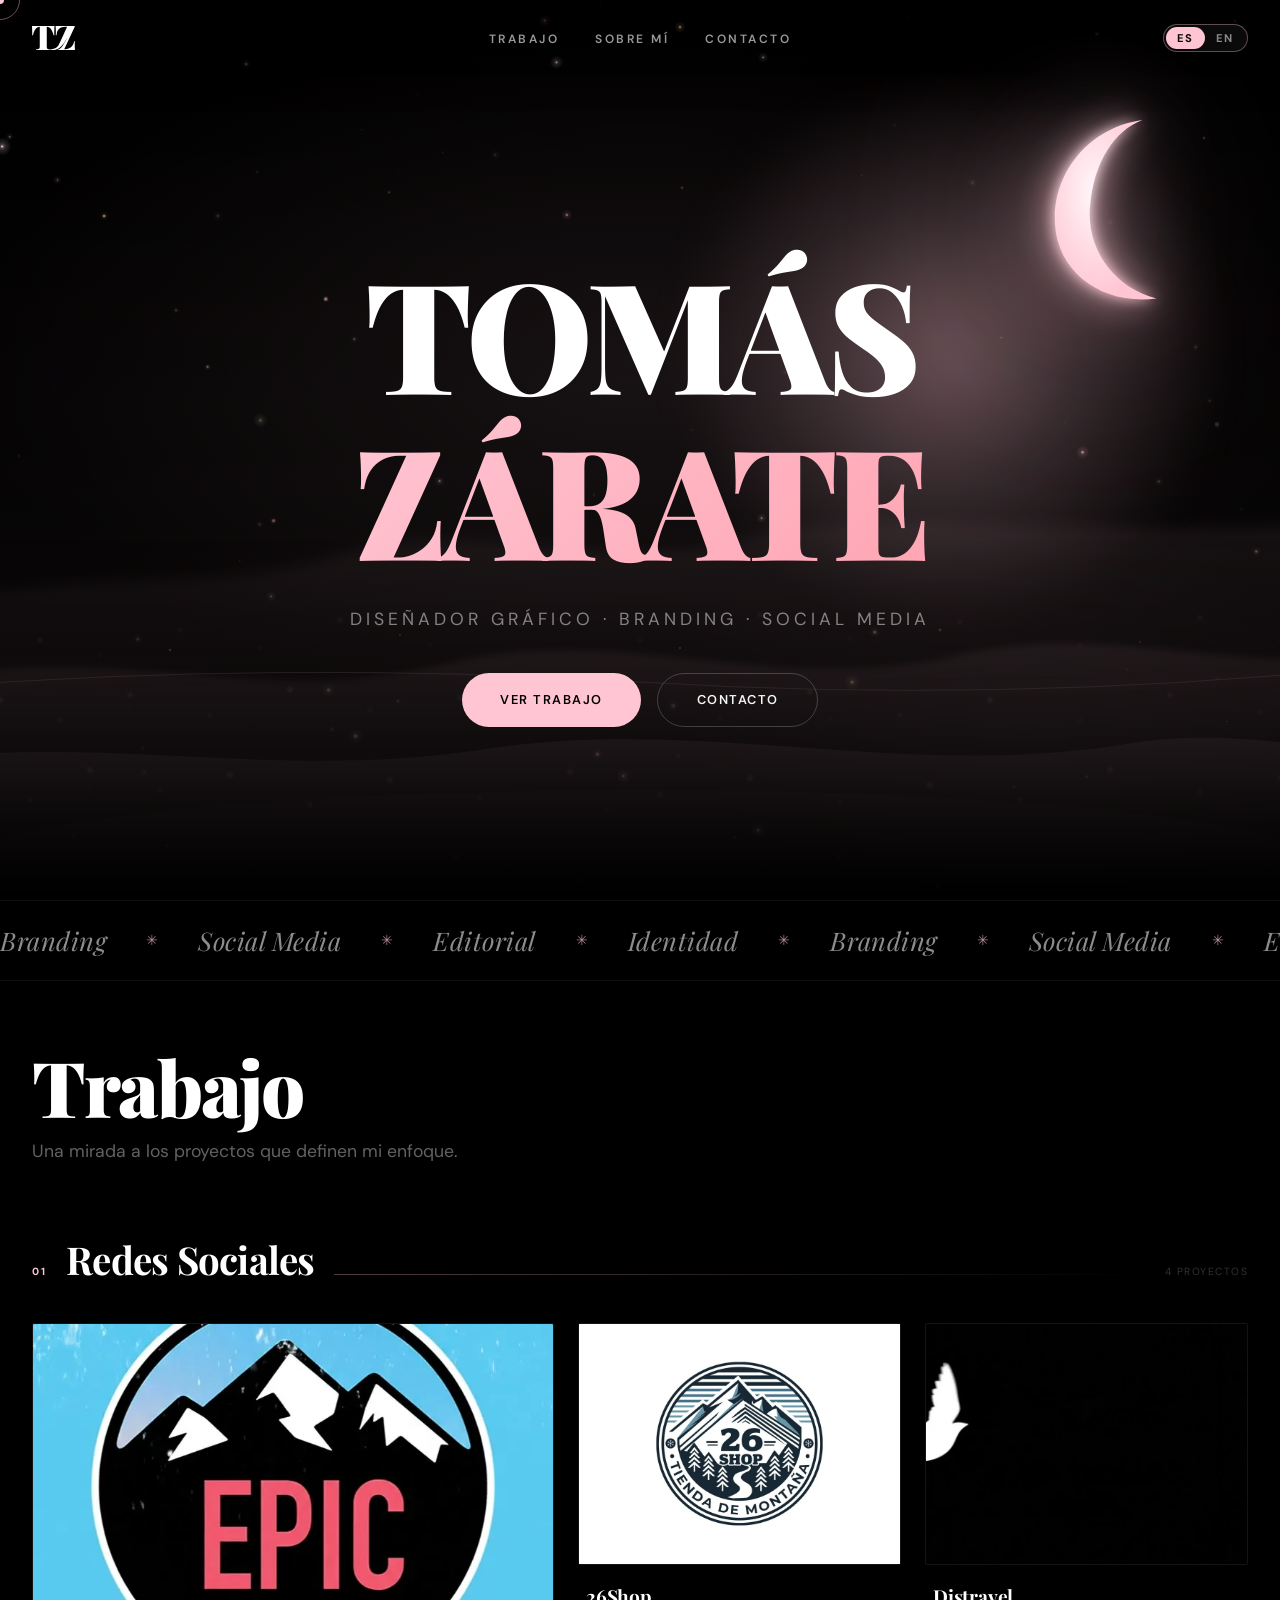
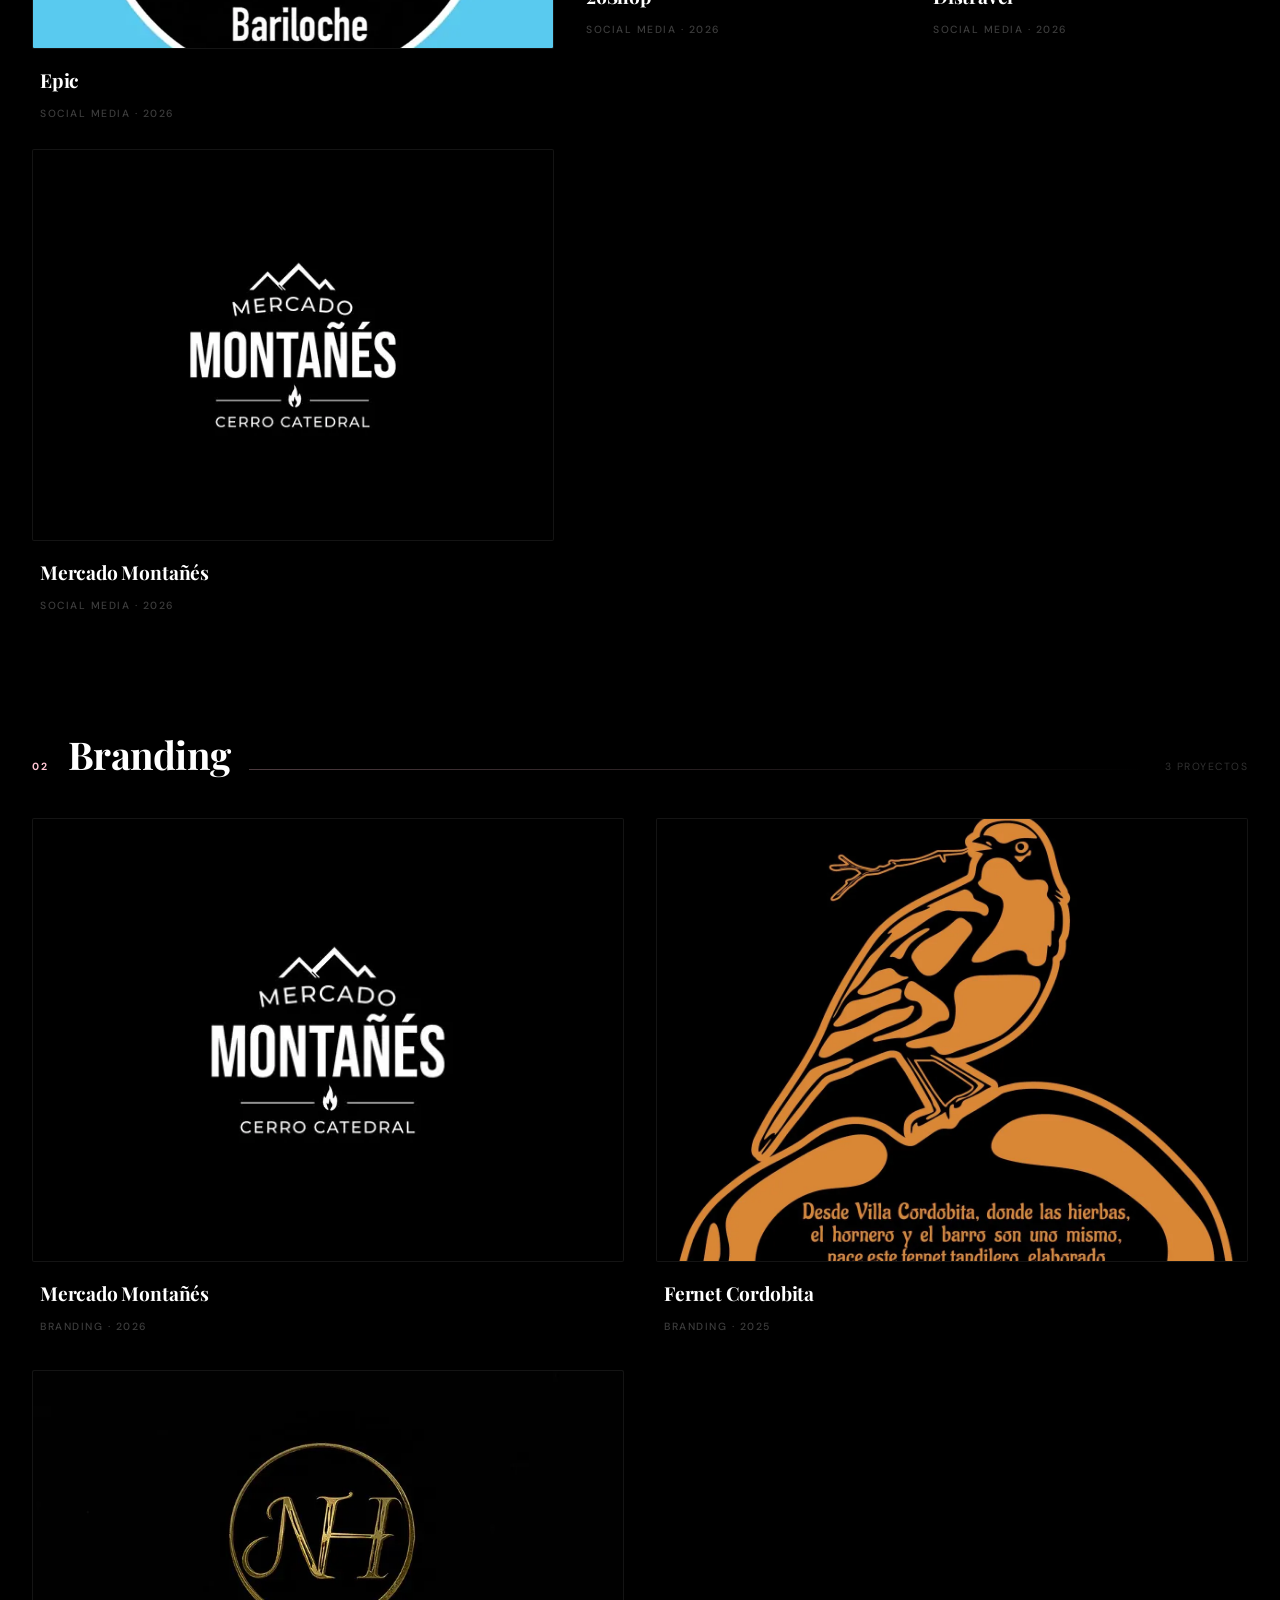
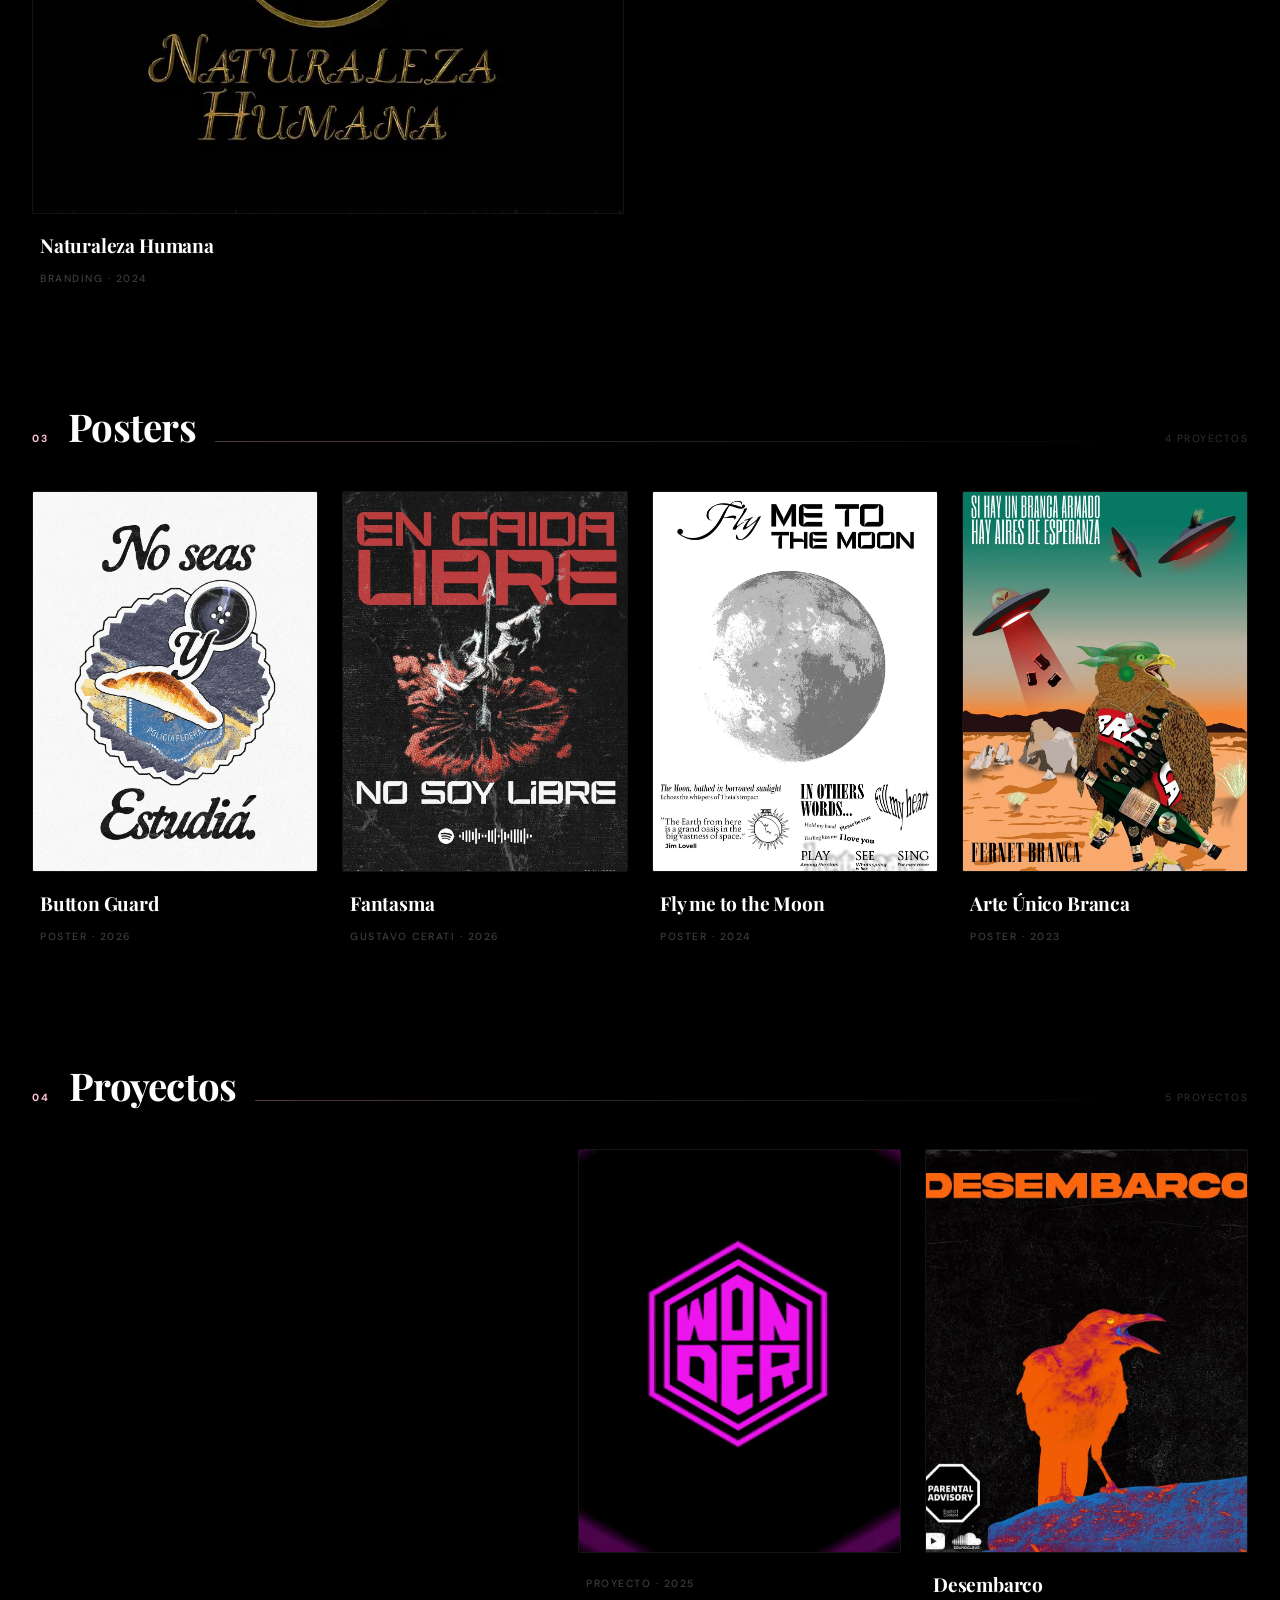
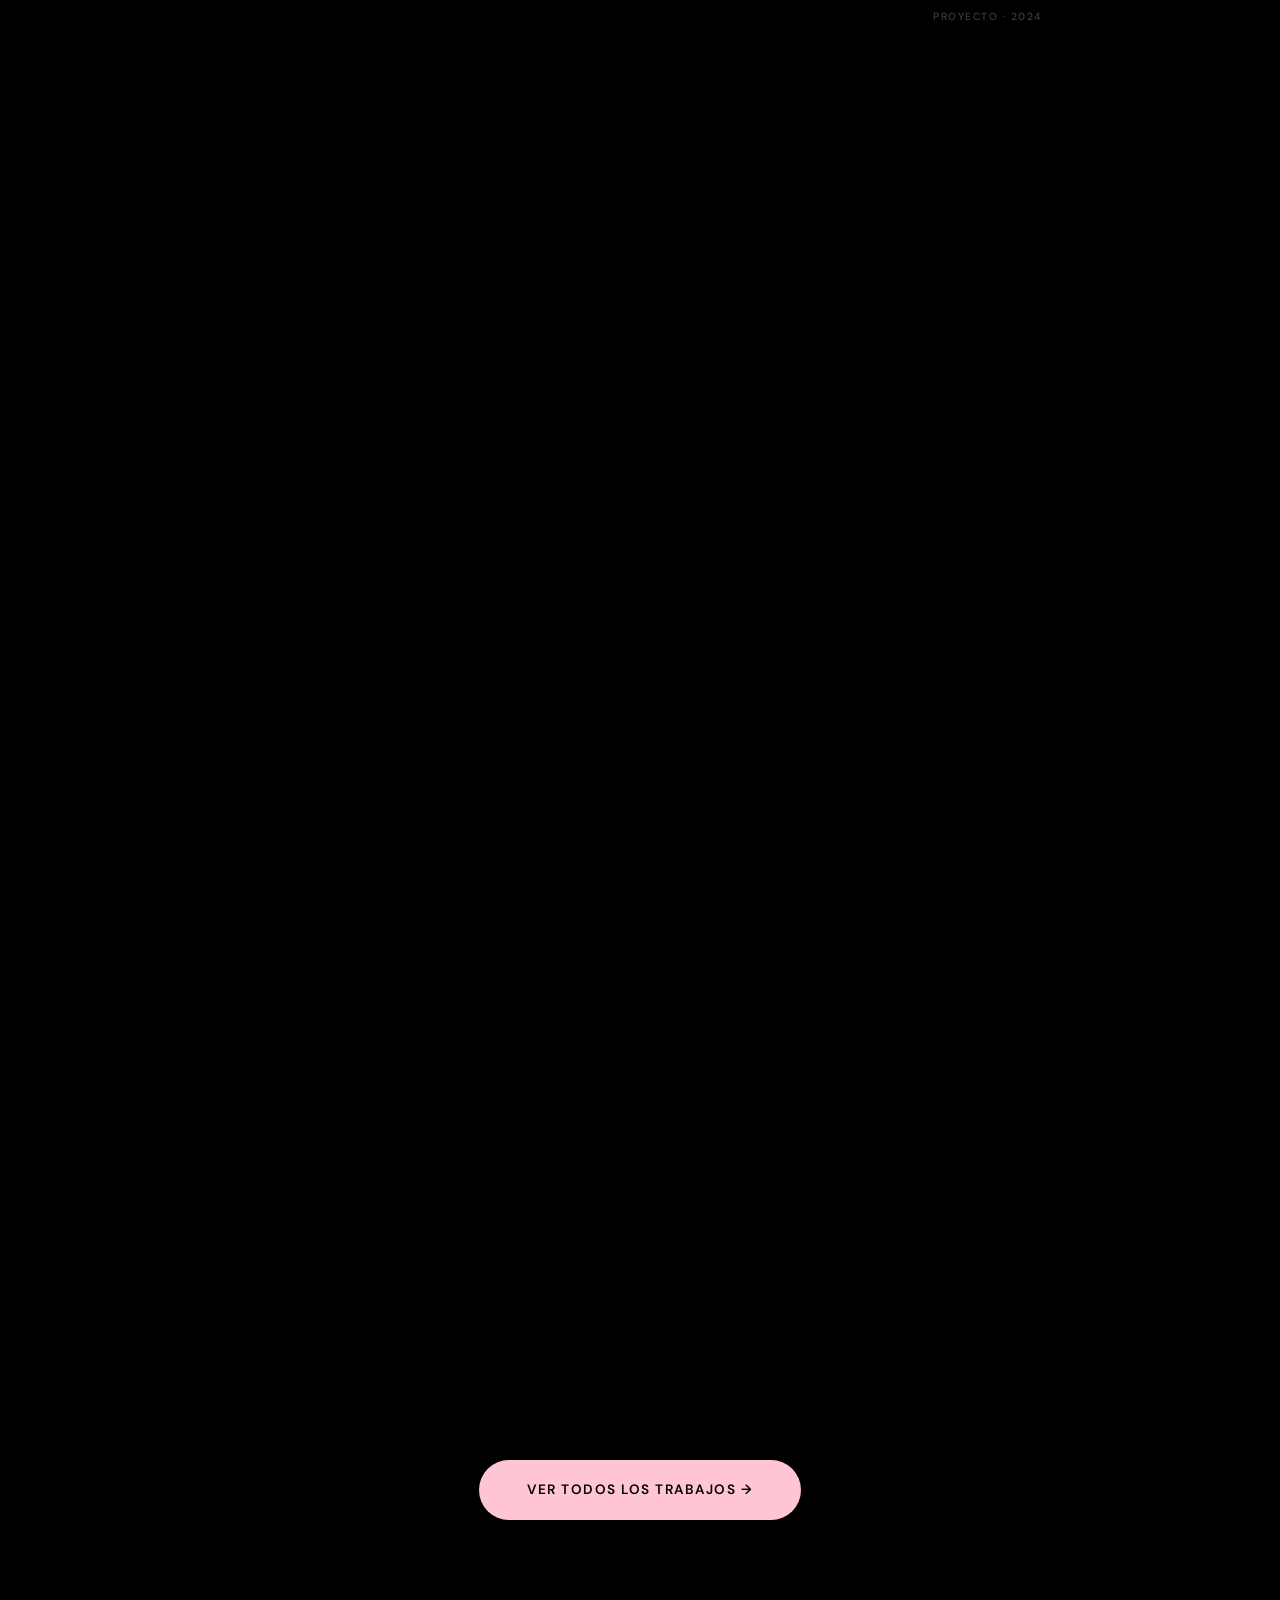
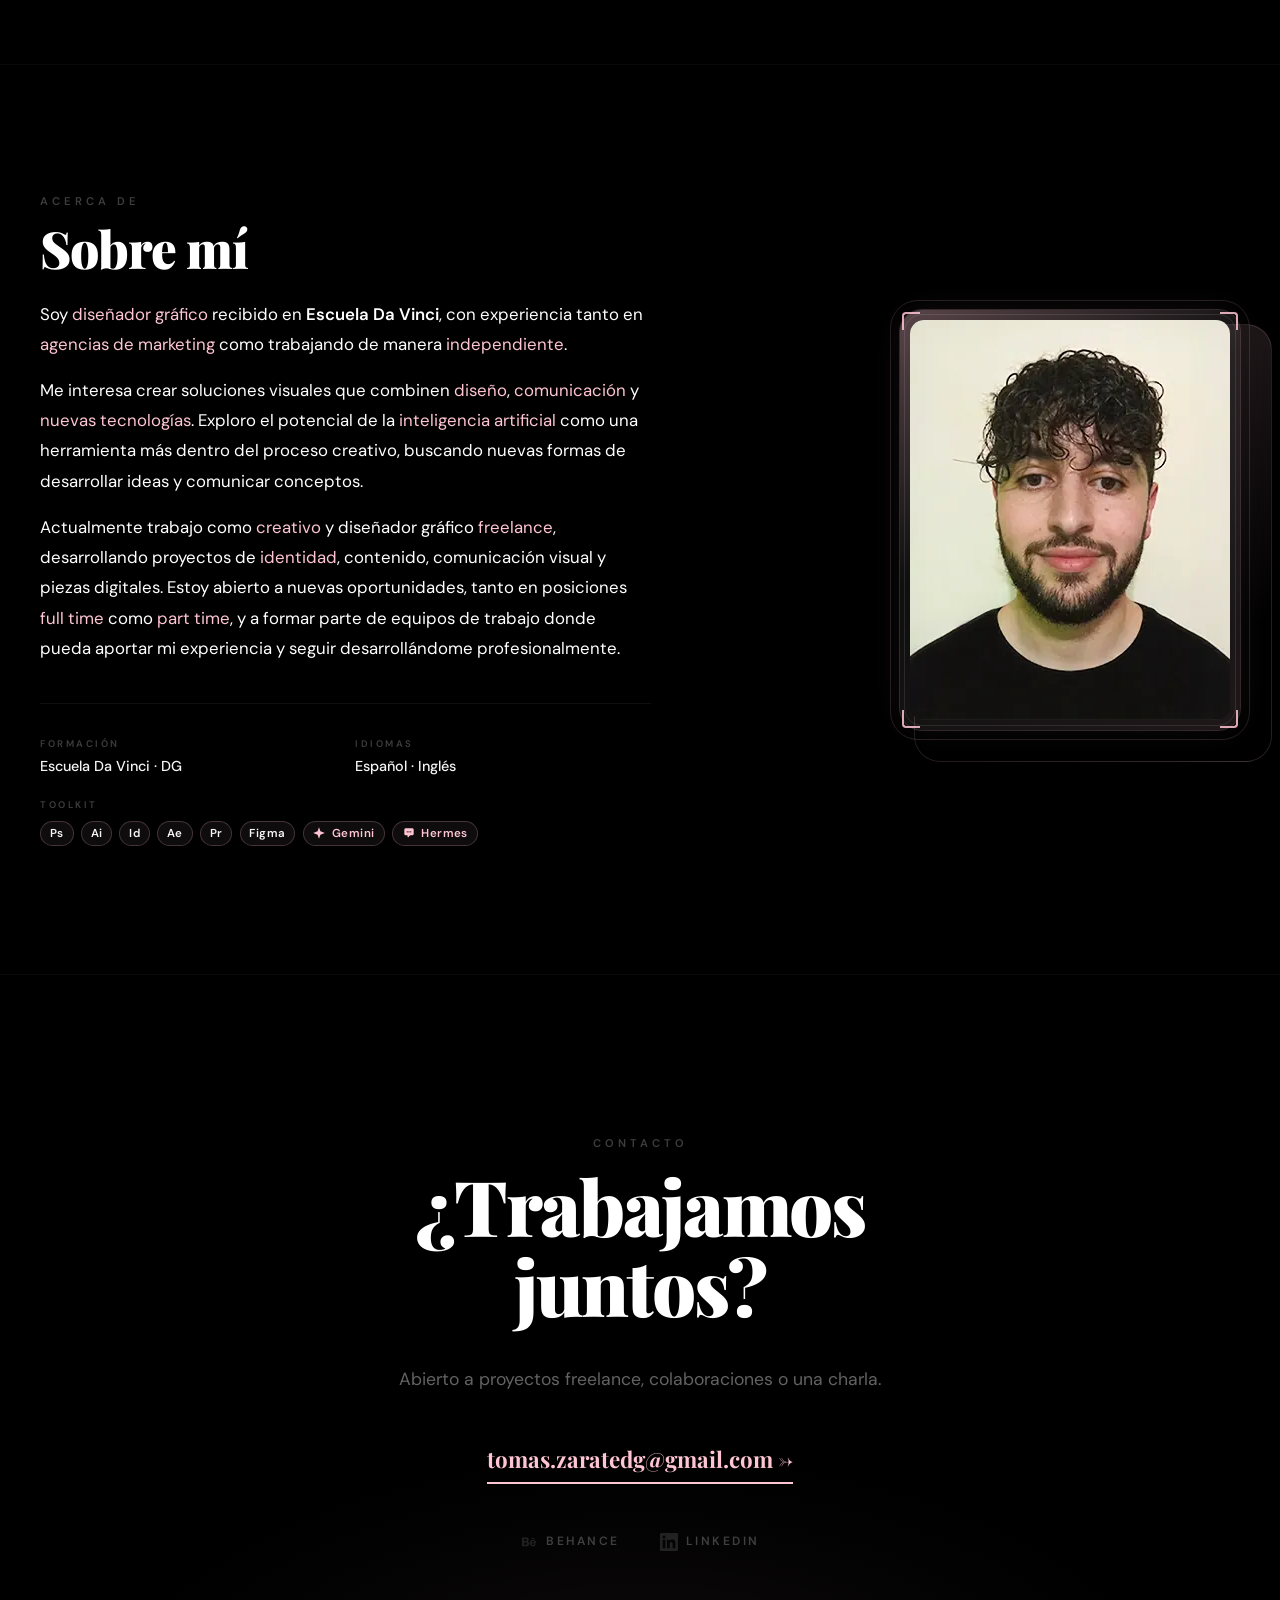
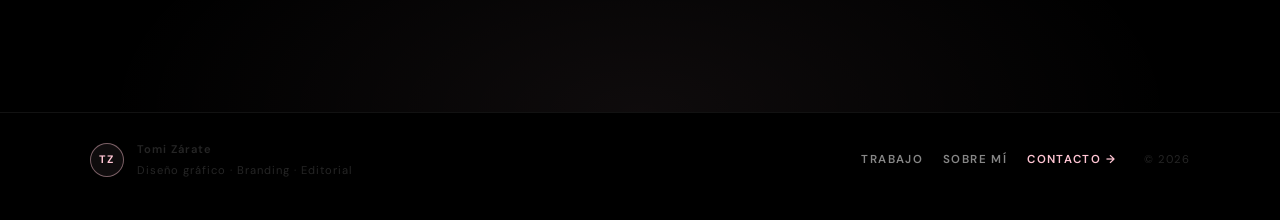
==== commit 259517e5: "feat: manual de marca Fernet Cordobita en portfolio - Raster 34 págs A4 landscape a assets/manual-co" ====
--- a/index.html
+++ b/index.html
@@ -355,7 +355,9 @@
              data-description="Diseño de marca &amp; etiquetas para marca de Fernet artesanal hecho en Tandil."
              data-media="assets/fernet-bottle/label-front.webp"
              data-gallery="assets/fernet-bottle/label-front.webp,assets/fernet-bottle/label-back.webp"
-             data-bottle="assets/fernet-bottle">
+             data-bottle="assets/fernet-bottle"
+             data-manual="assets/manual-cordobita"
+             data-manual-pages="34">
           <div class="project-card__media">
             <div class="project-card__media-bg" style="background:#1a0a0a;">
               <picture data-opt-pic="1"><source type="image/webp" srcset="assets/images/branding/fernet-cordobita.webp"><img class="project-card__img" src="assets/images/branding/fernet-cordobita.jpg" alt="Fernet Cordobita" loading="lazy"></picture>
@@ -1024,11 +1026,11 @@
 <script defer src="js/zoom.js?v=7"></script>
   <script defer src="js/particles.js?v=5"></script>
   <script defer src="js/carta-revista.js?v=14"></script>
-  <script defer src="js/brand-manual.js?v=4"></script>
+  <script defer src="js/brand-manual.js?v=5"></script>
   <script defer src="js/figma-proto.js?v=6"></script>
   <script defer src="js/cd-case.js?v=5"></script>
   <script defer src="js/bottle-3d.js?v=8"></script>
   <script defer src="js/i18n.js?v=5"></script>
-  <script defer src="js/main.js?v=57"></script>
+  <script defer src="js/main.js?v=58"></script>
 </body>
 </html>
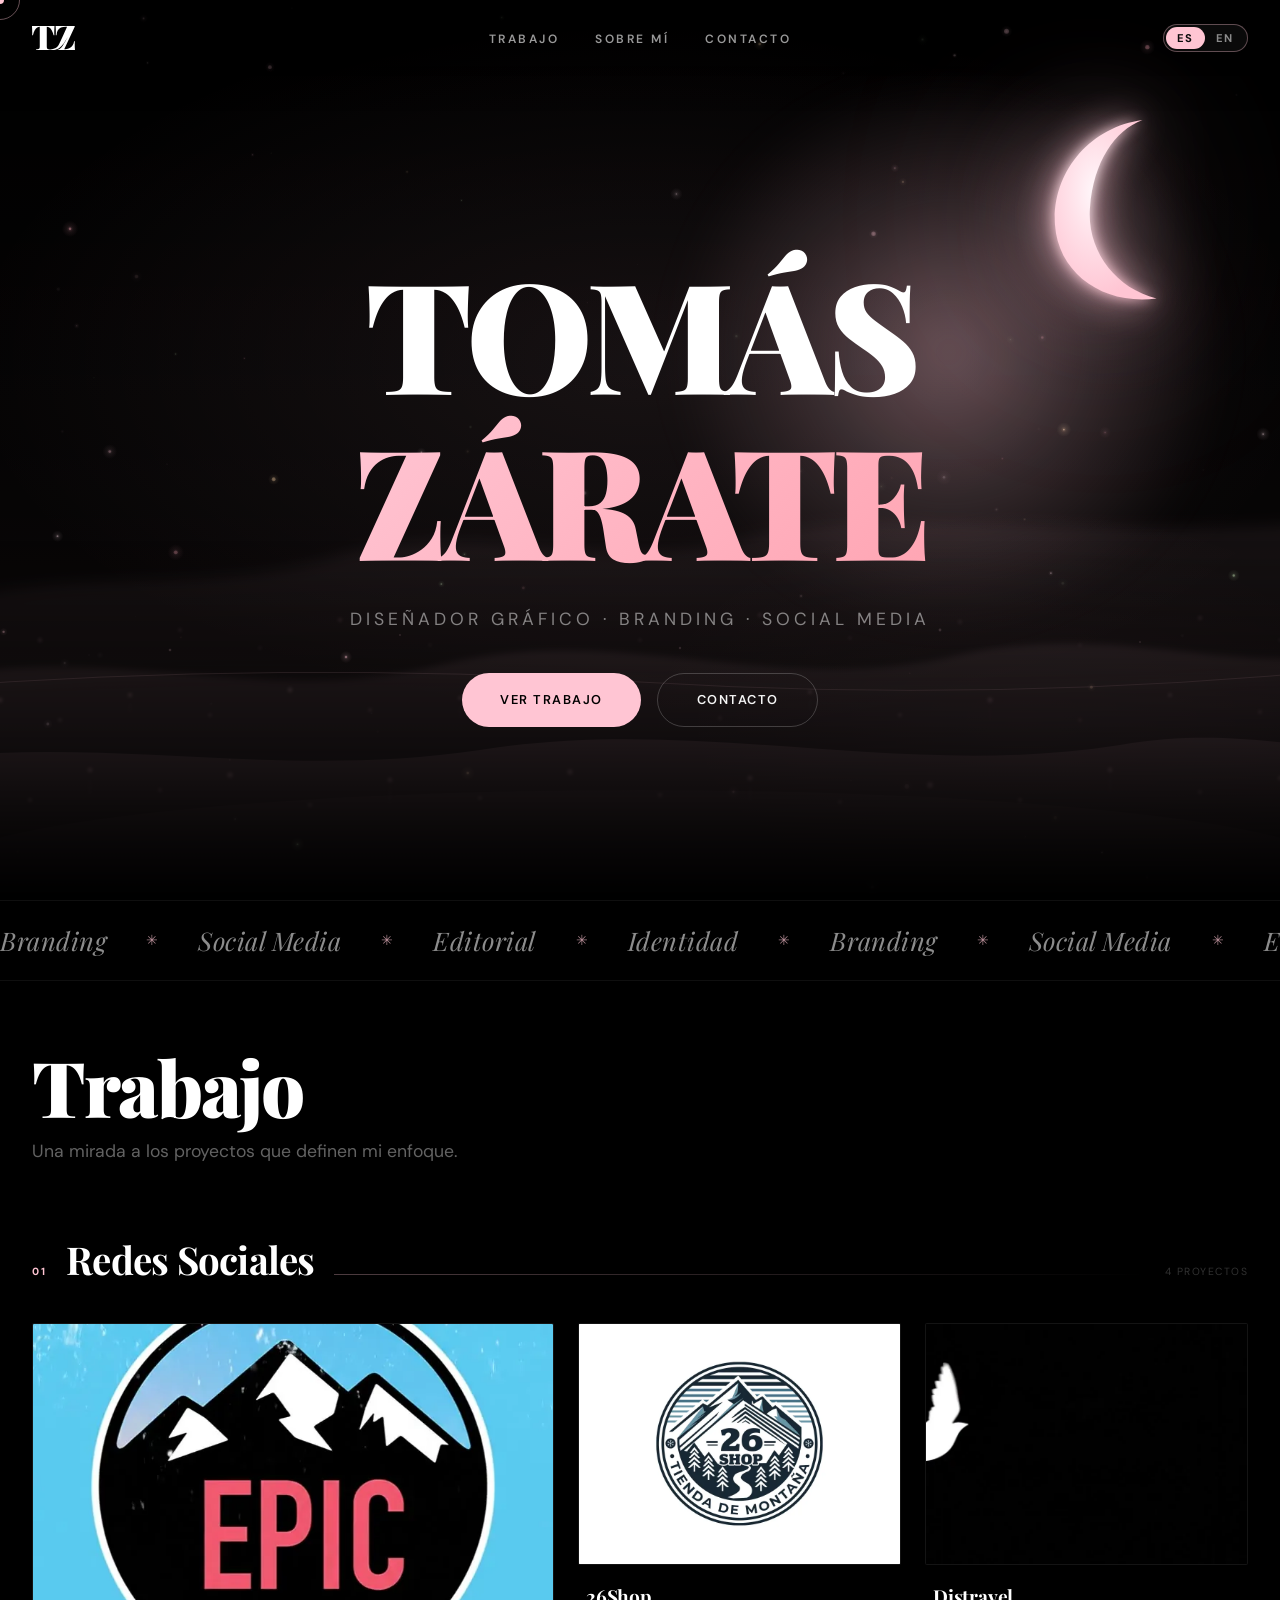
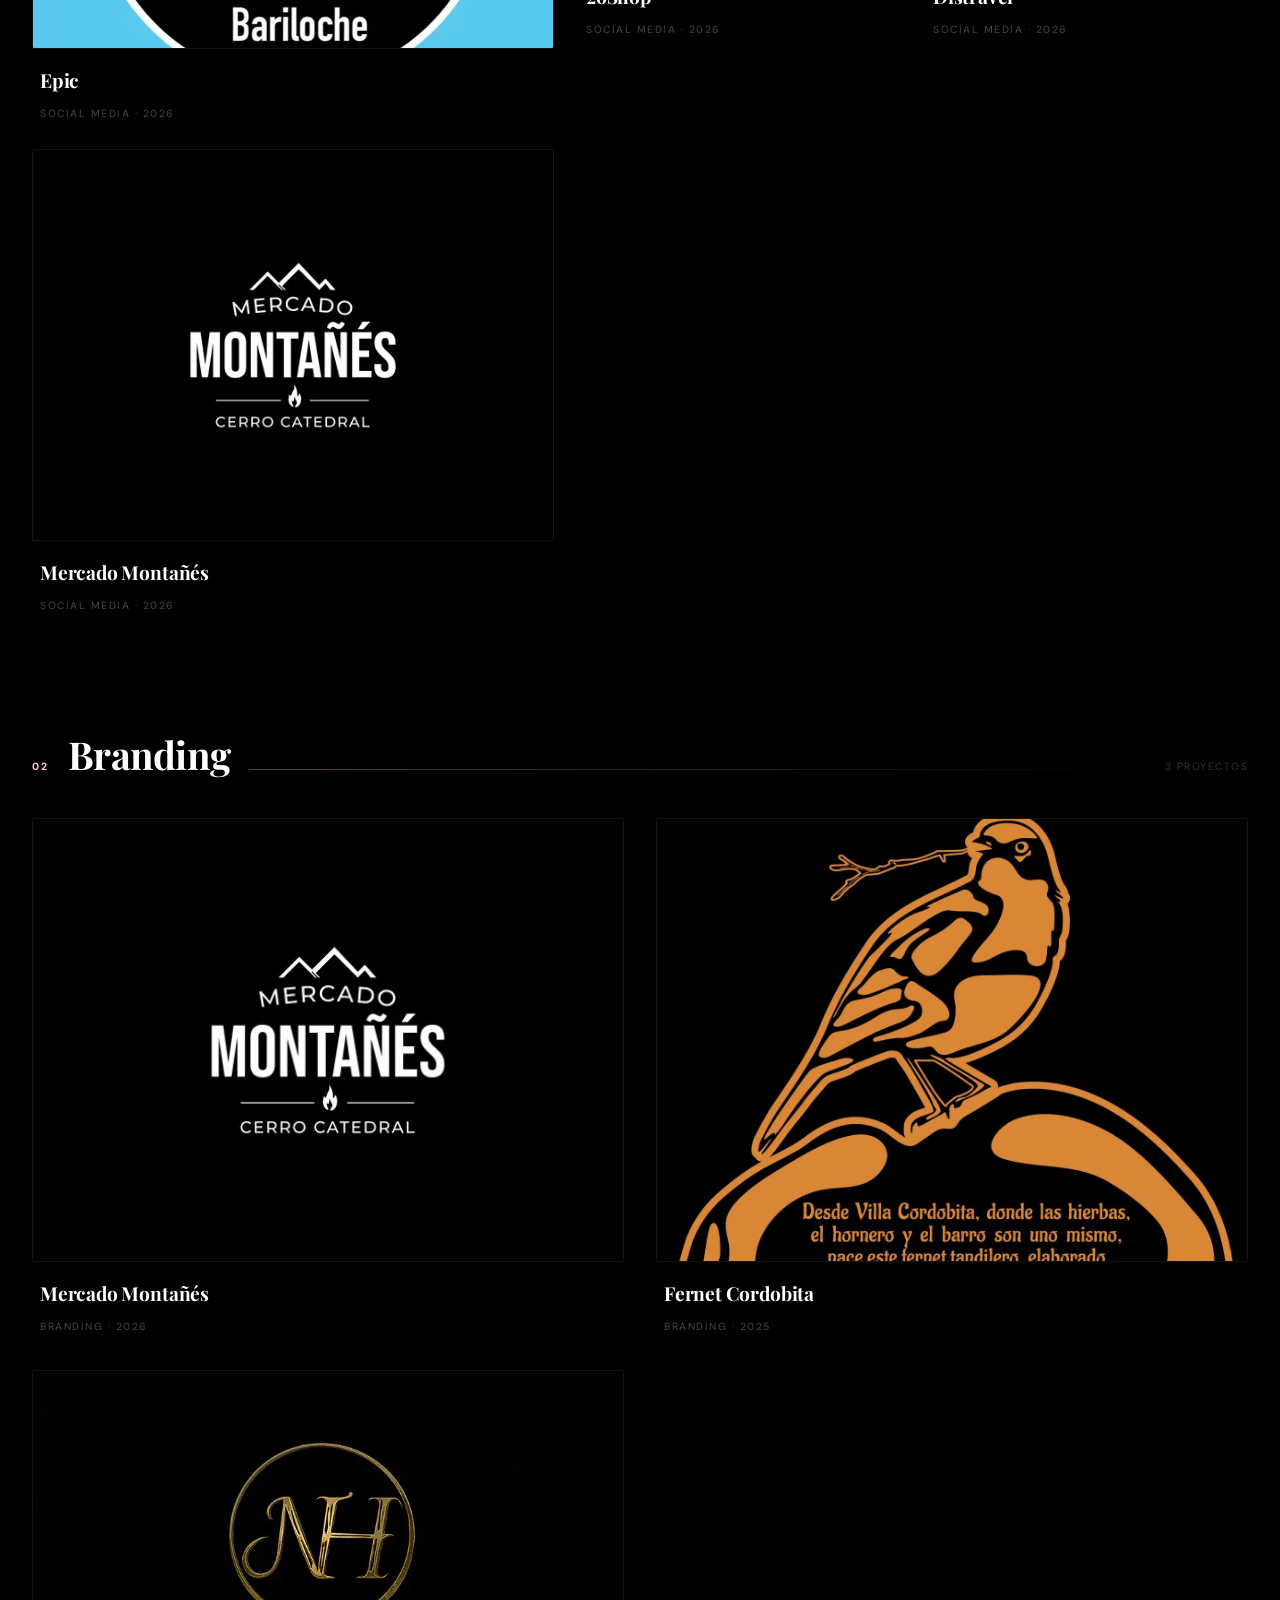
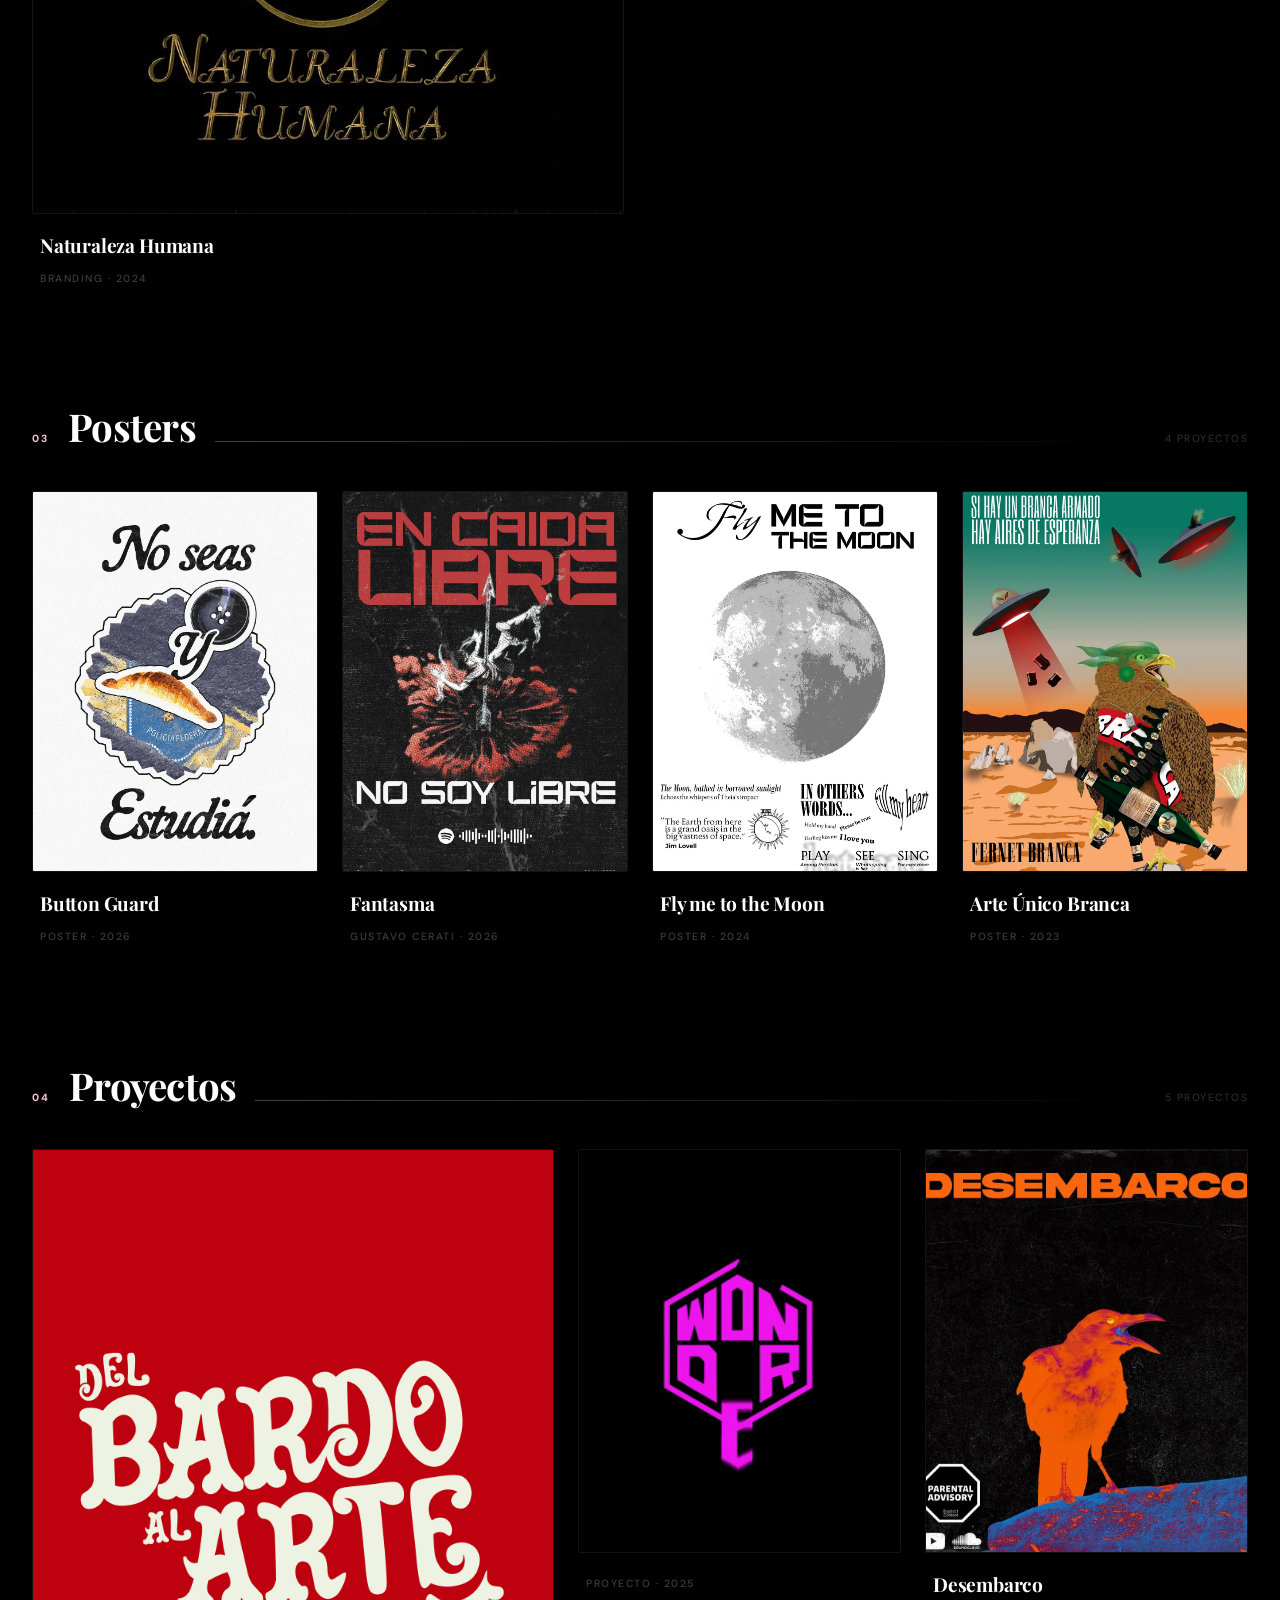
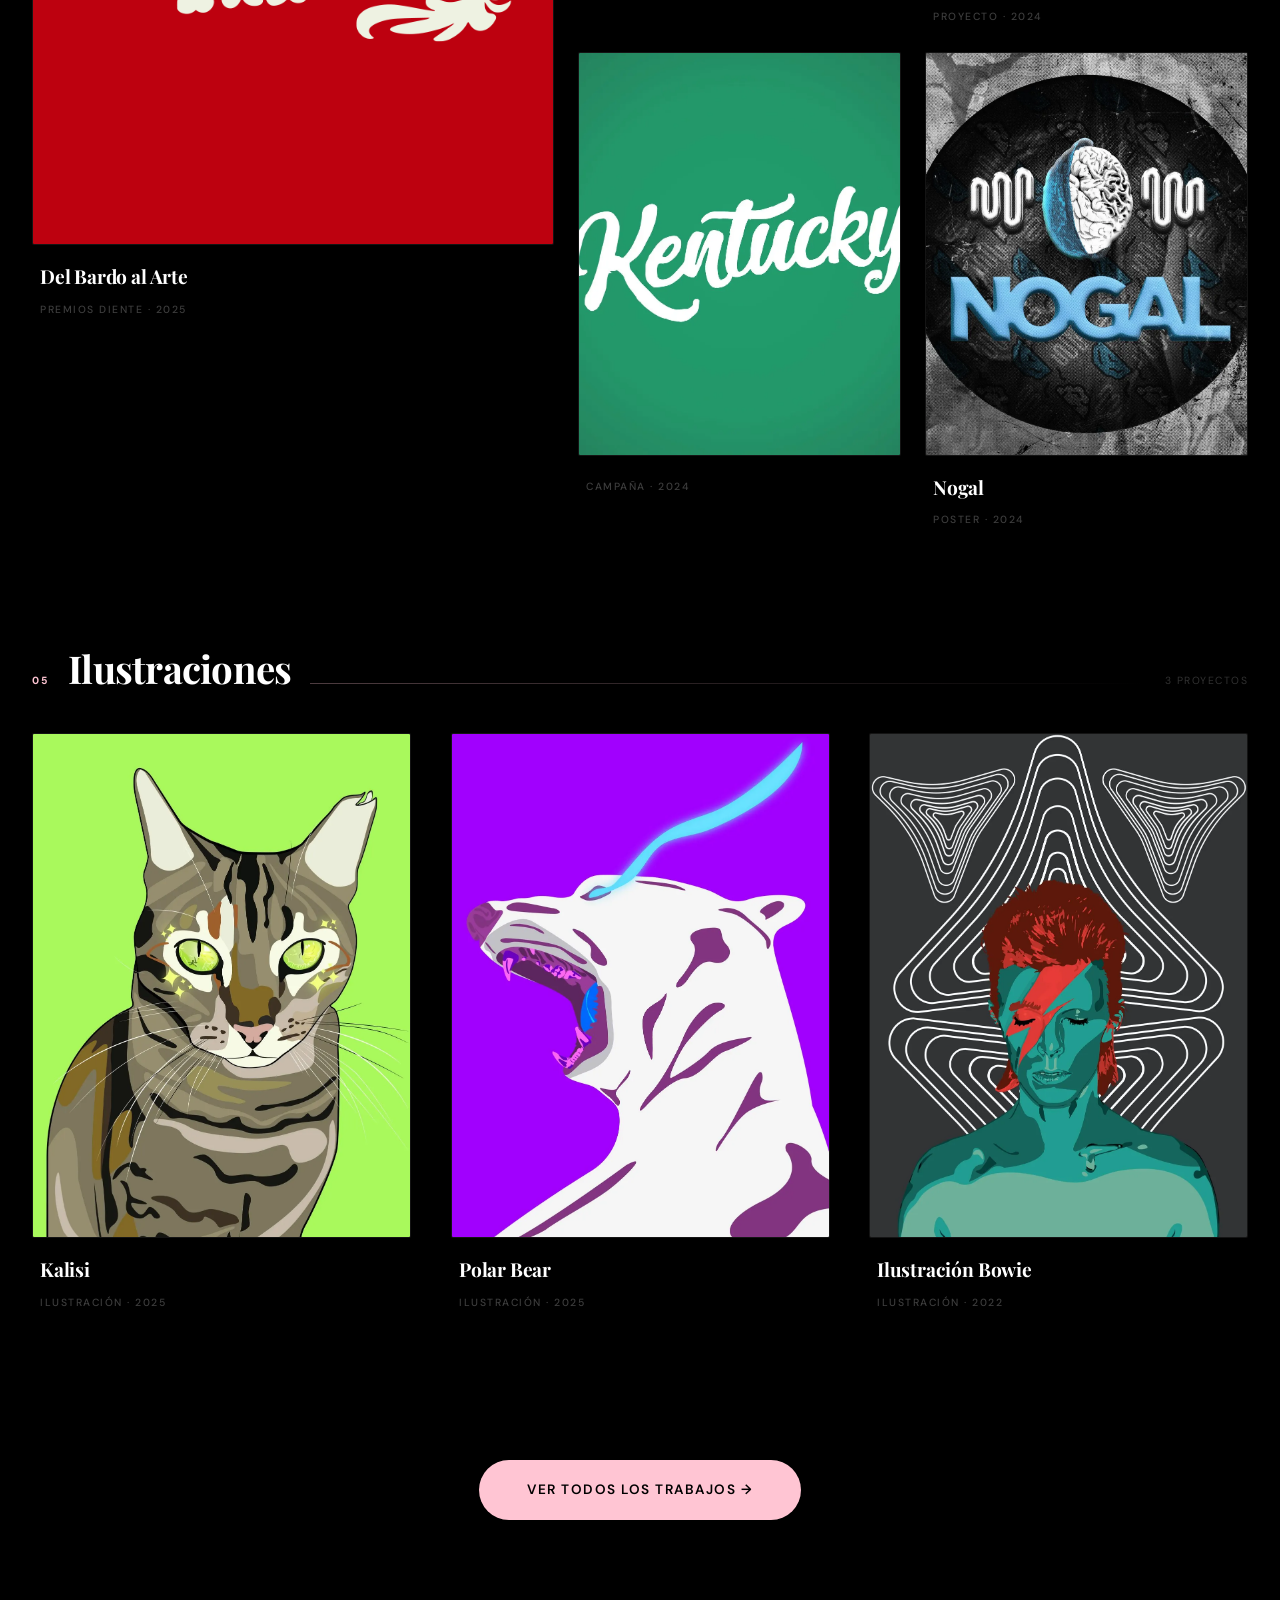
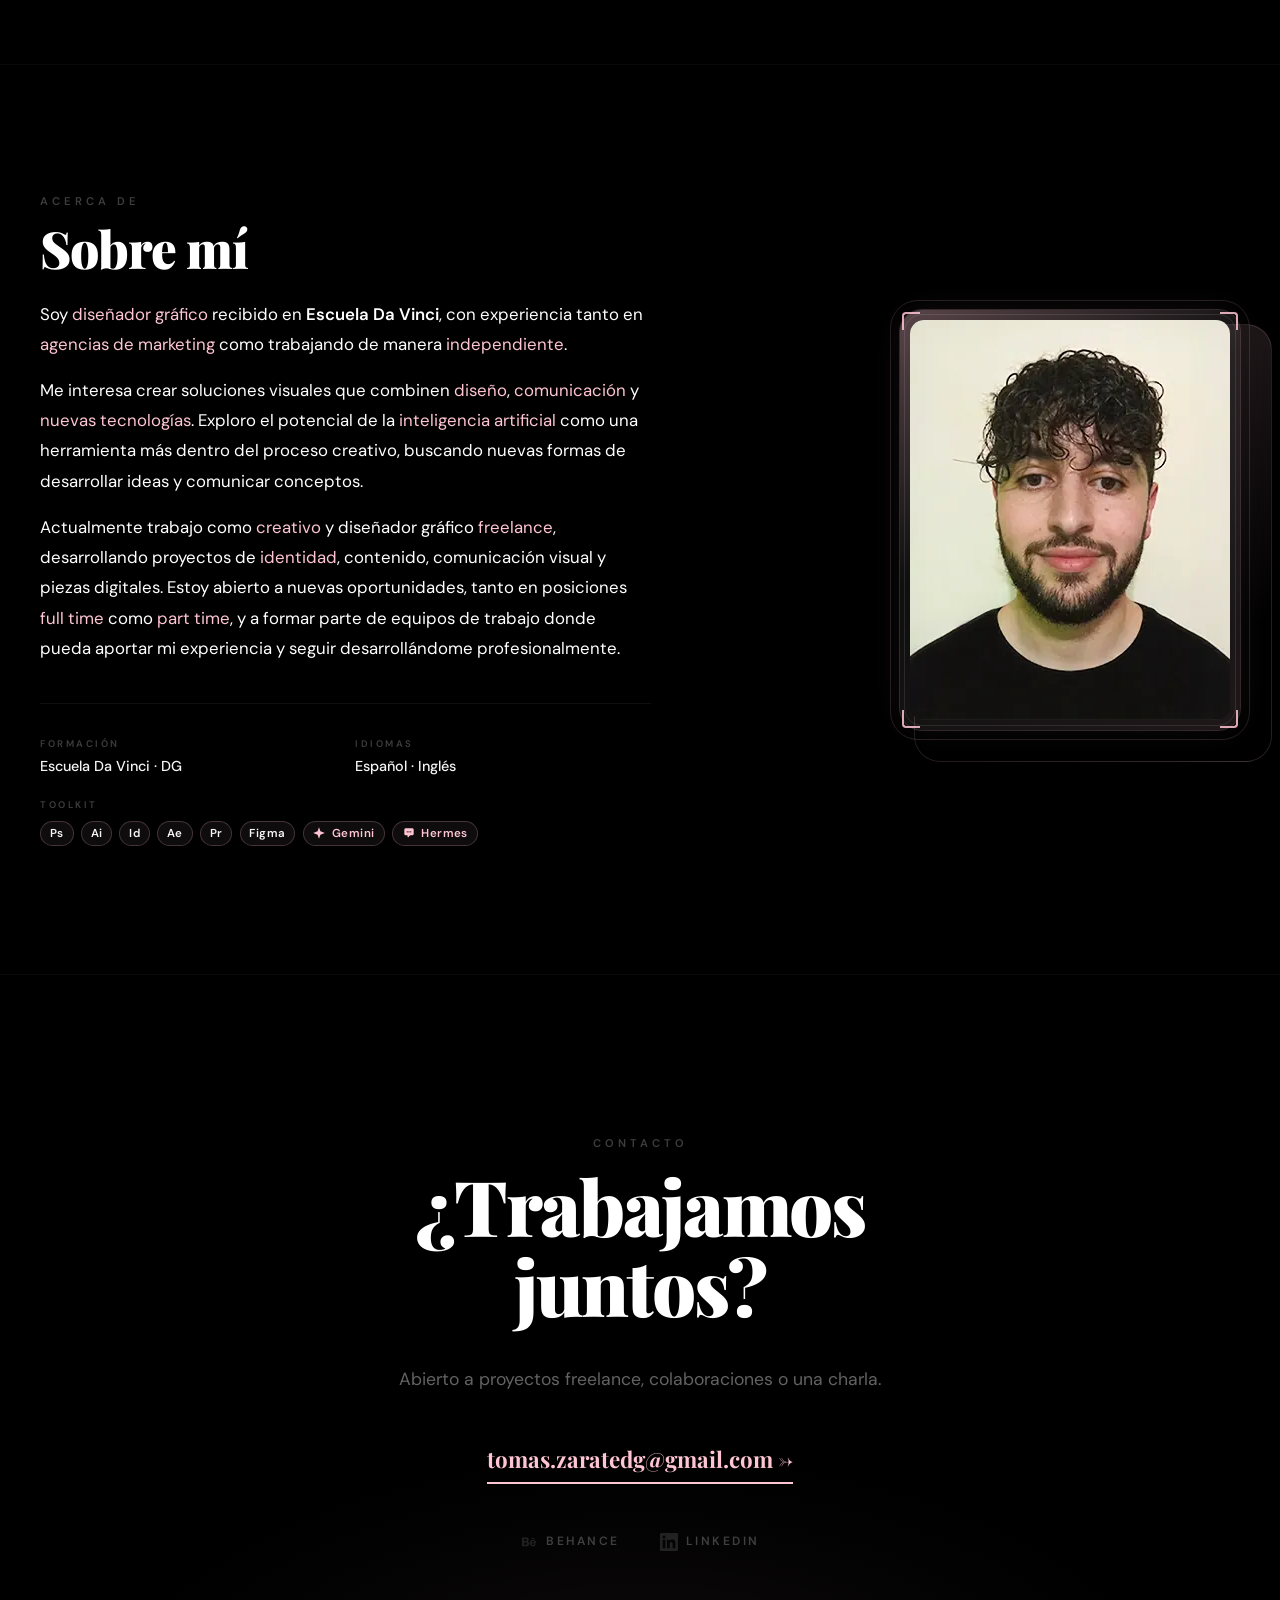
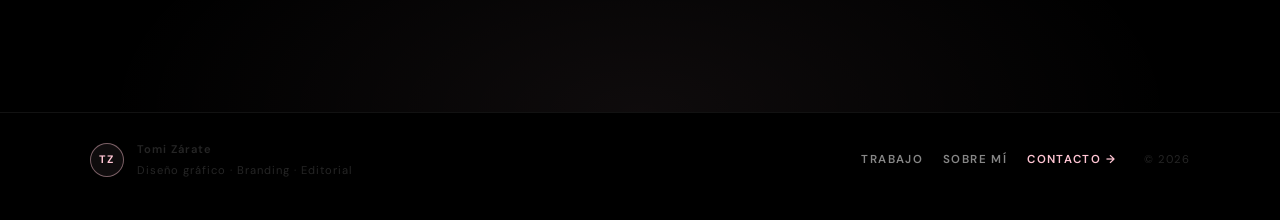
==== commit c34bf69f: "temp: ocultar manual Cordobita del portfolio Saca data-manual de Fernet Cordobita (home + galería) m" ====
--- a/index.html
+++ b/index.html
@@ -355,9 +355,7 @@
              data-description="Diseño de marca &amp; etiquetas para marca de Fernet artesanal hecho en Tandil."
              data-media="assets/fernet-bottle/label-front.webp"
              data-gallery="assets/fernet-bottle/label-front.webp,assets/fernet-bottle/label-back.webp"
-             data-bottle="assets/fernet-bottle"
-             data-manual="assets/manual-cordobita"
-             data-manual-pages="34">
+                          data-bottle="assets/fernet-bottle">
           <div class="project-card__media">
             <div class="project-card__media-bg" style="background:#1a0a0a;">
               <picture data-opt-pic="1"><source type="image/webp" srcset="assets/images/branding/fernet-cordobita.webp"><img class="project-card__img" src="assets/images/branding/fernet-cordobita.jpg" alt="Fernet Cordobita" loading="lazy"></picture>
@@ -1031,6 +1029,6 @@
   <script defer src="js/cd-case.js?v=5"></script>
   <script defer src="js/bottle-3d.js?v=8"></script>
   <script defer src="js/i18n.js?v=5"></script>
-  <script defer src="js/main.js?v=58"></script>
+  <script defer src="js/main.js?v=59"></script>
 </body>
 </html>
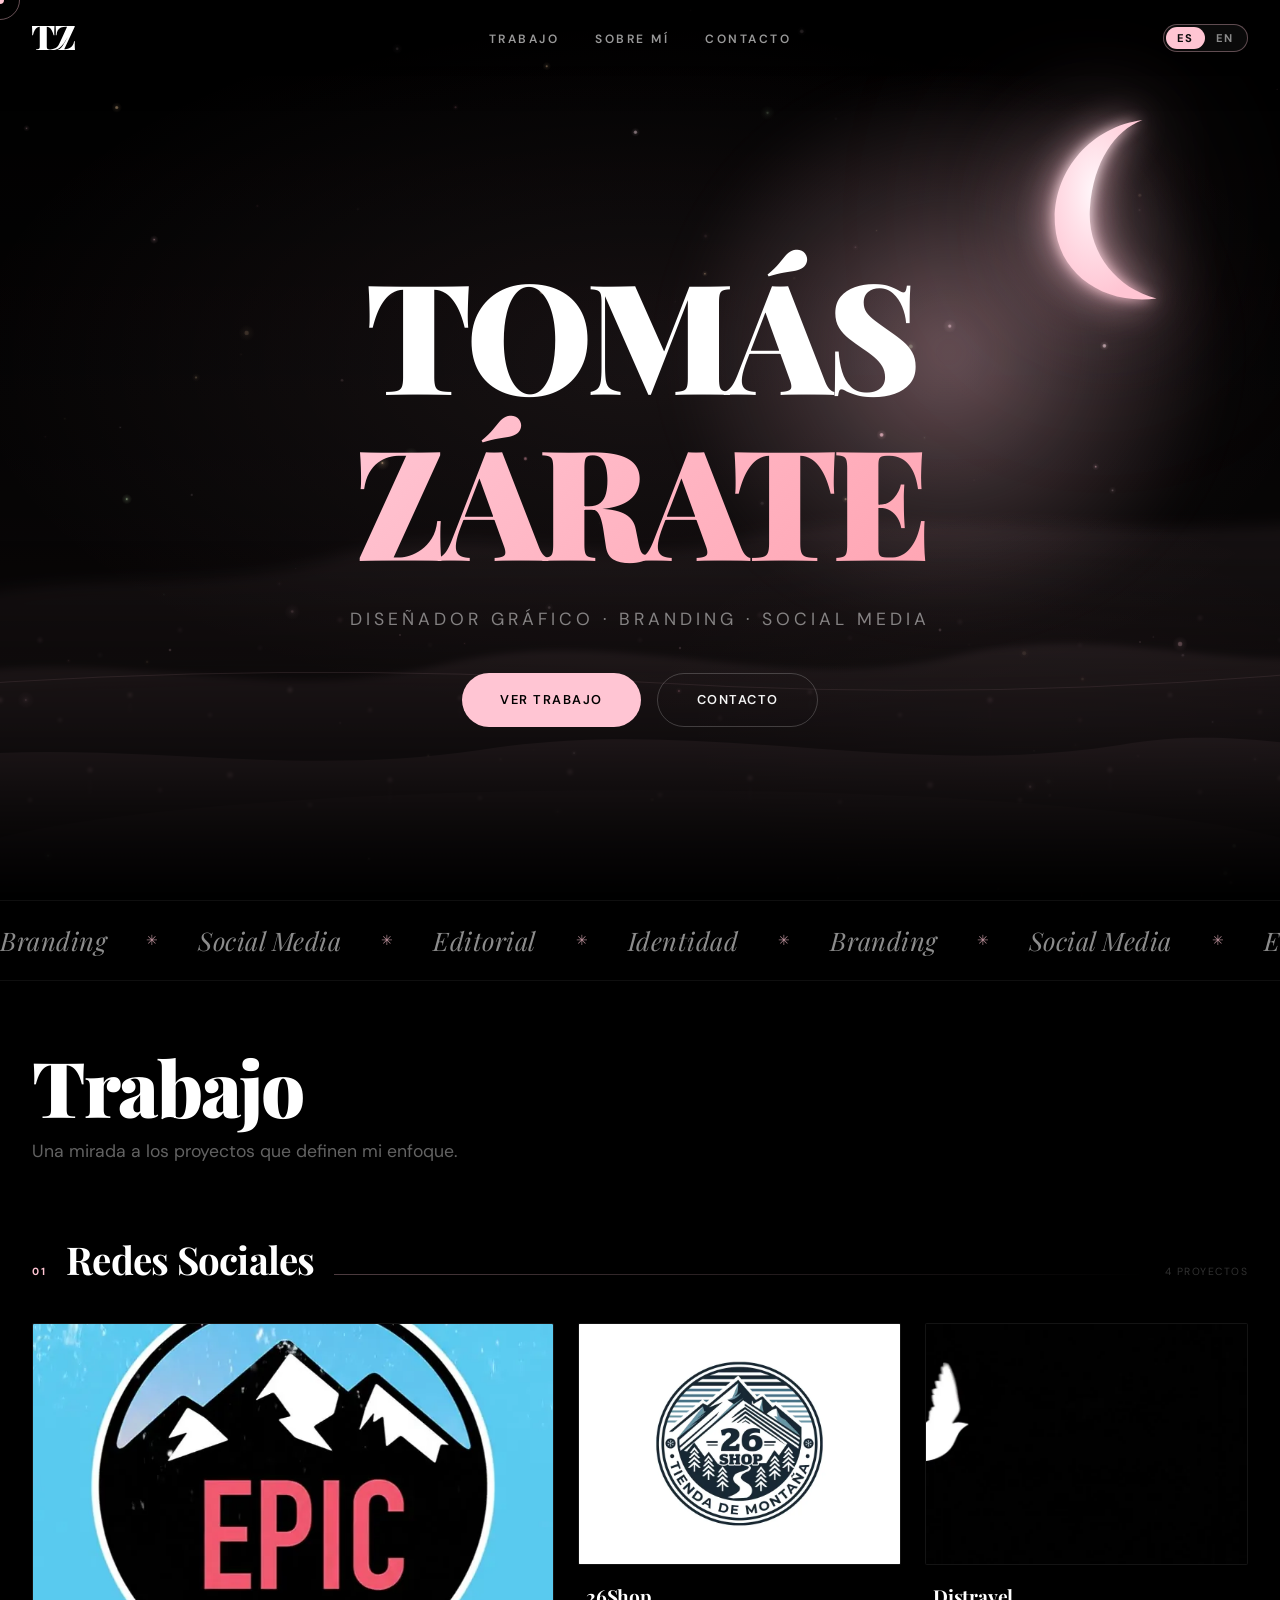
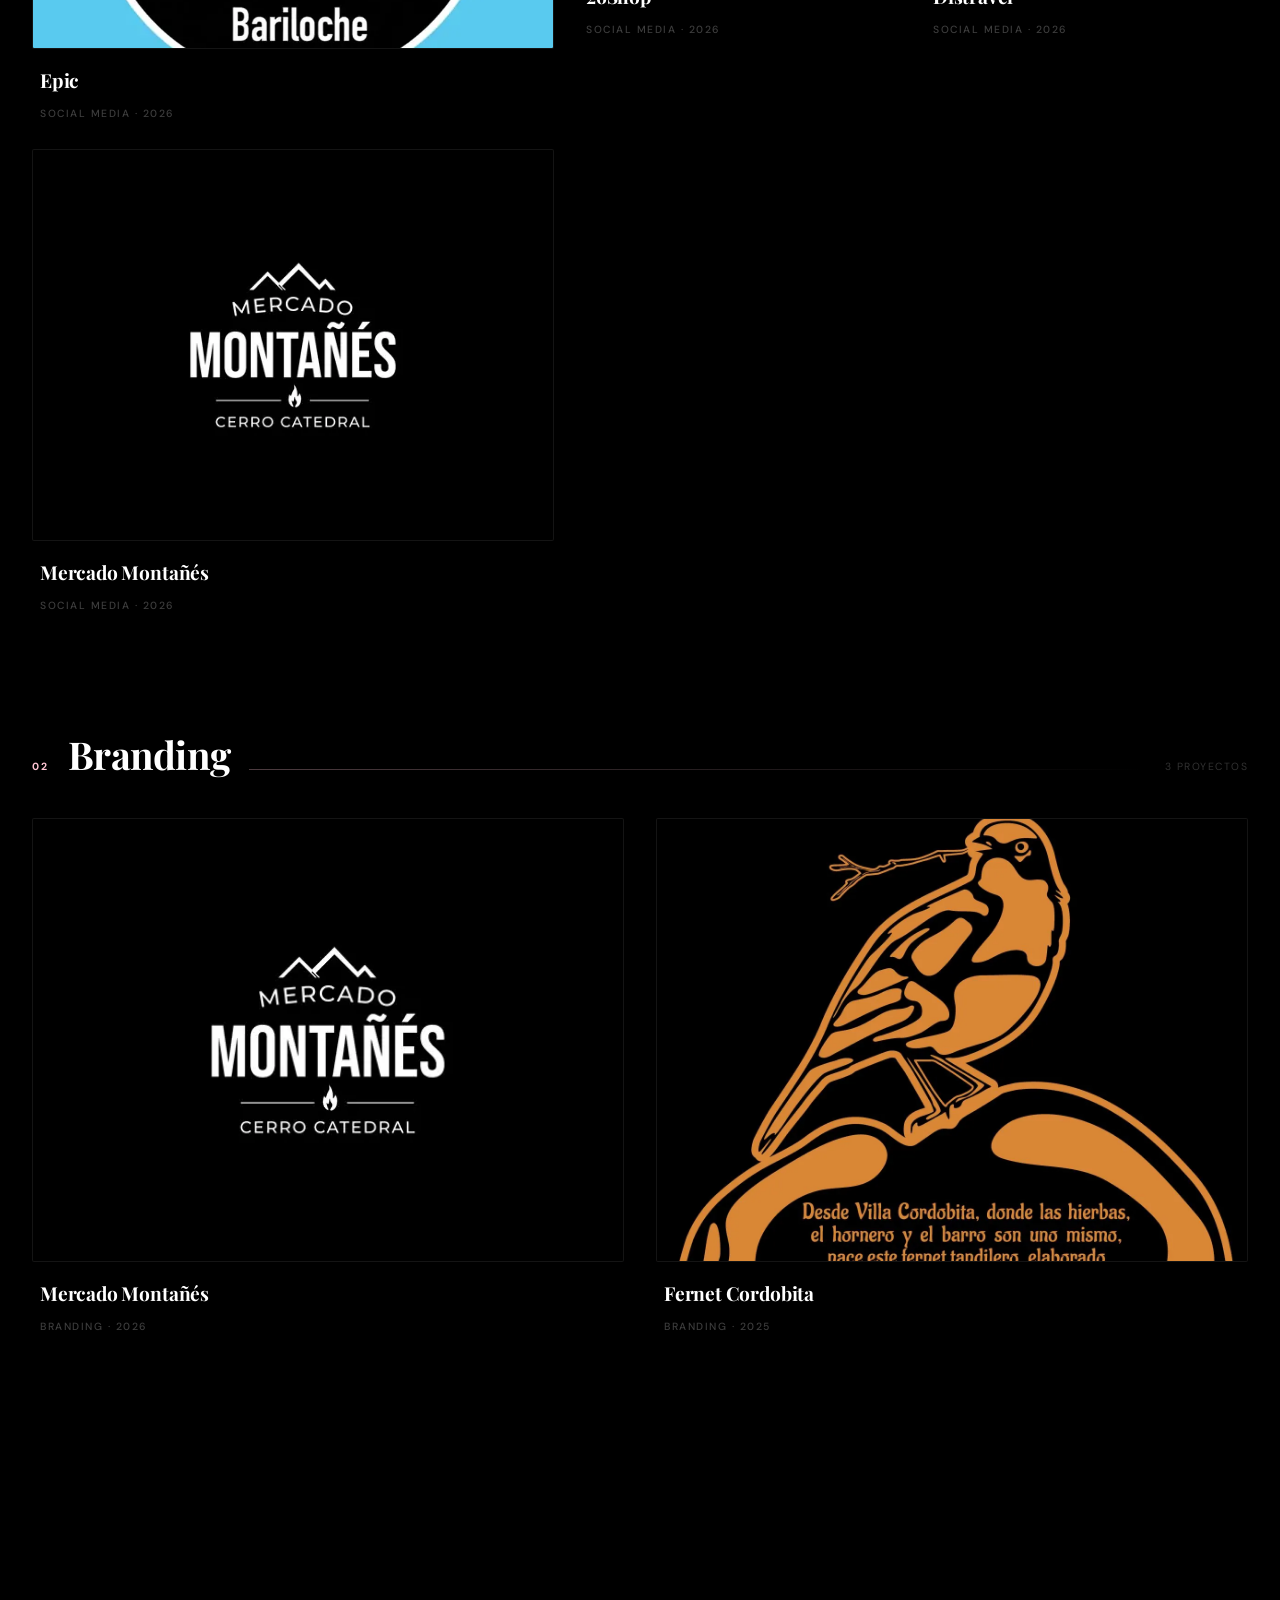
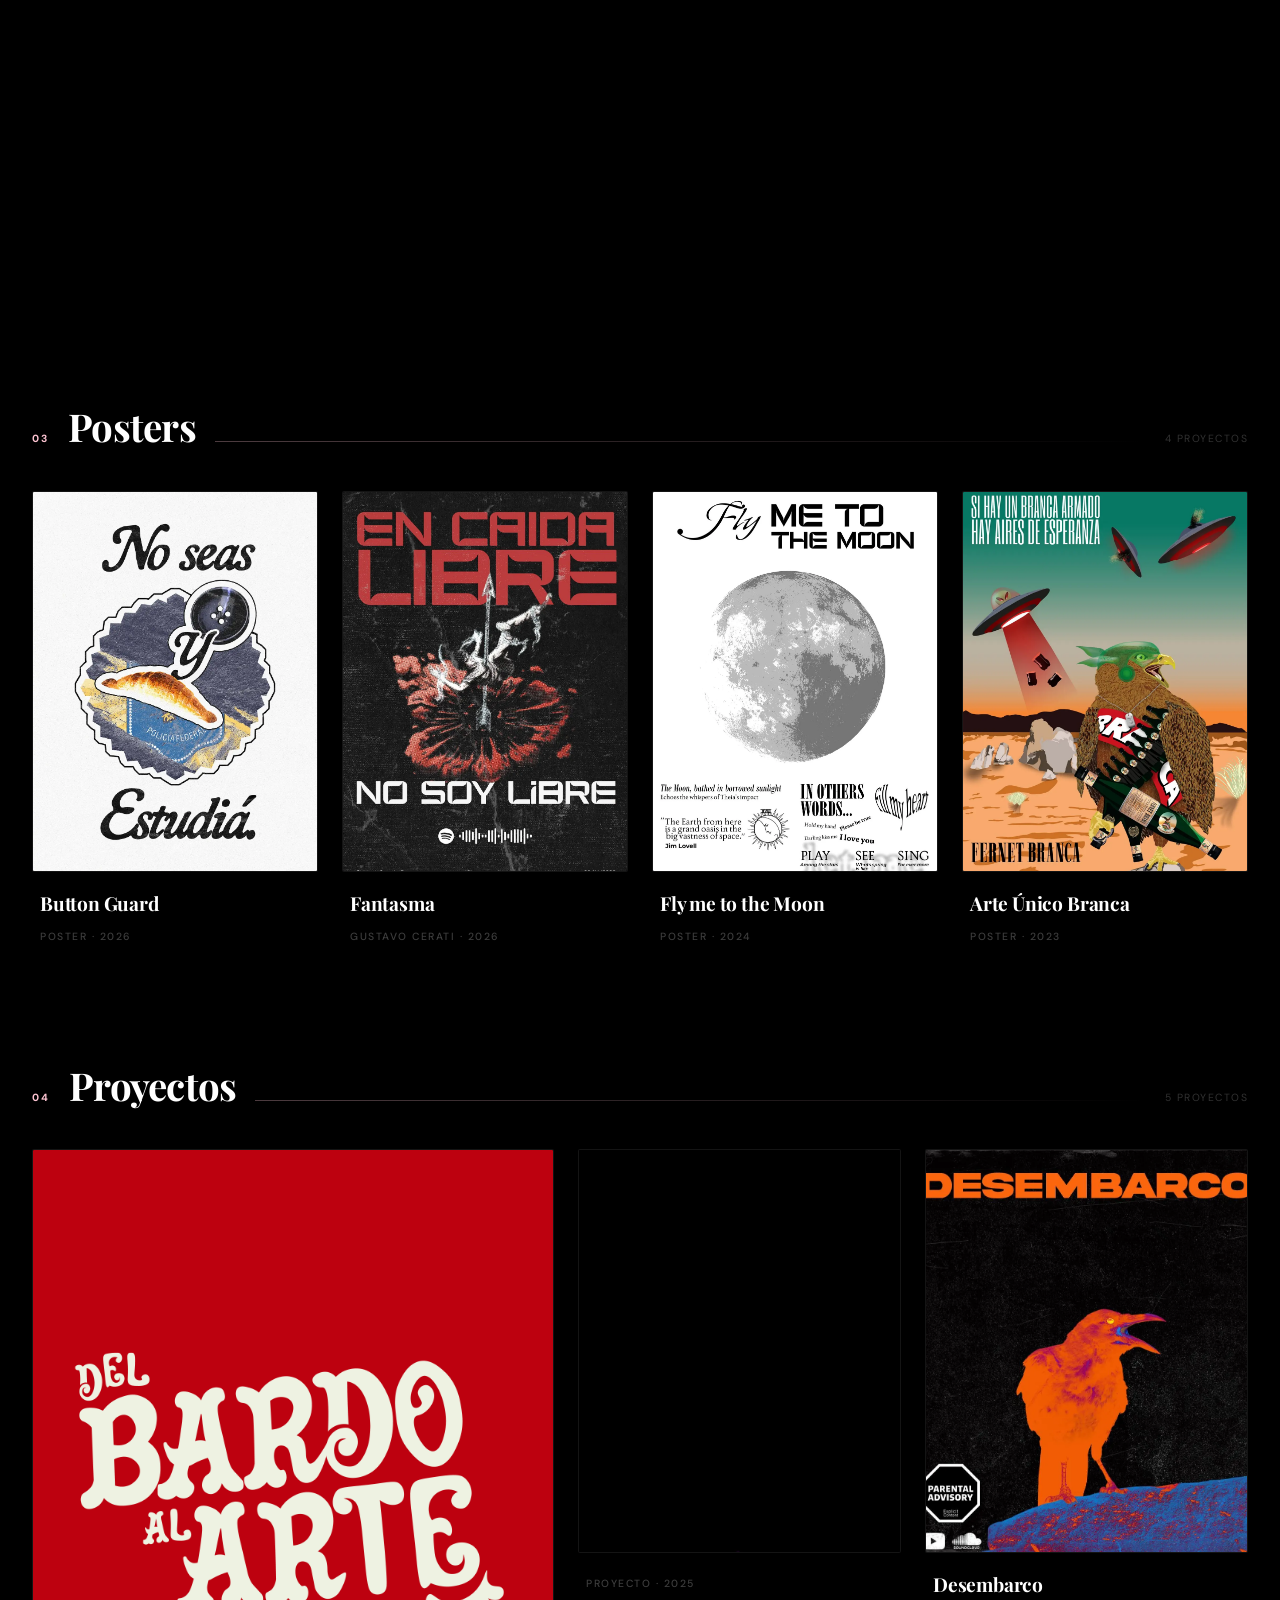
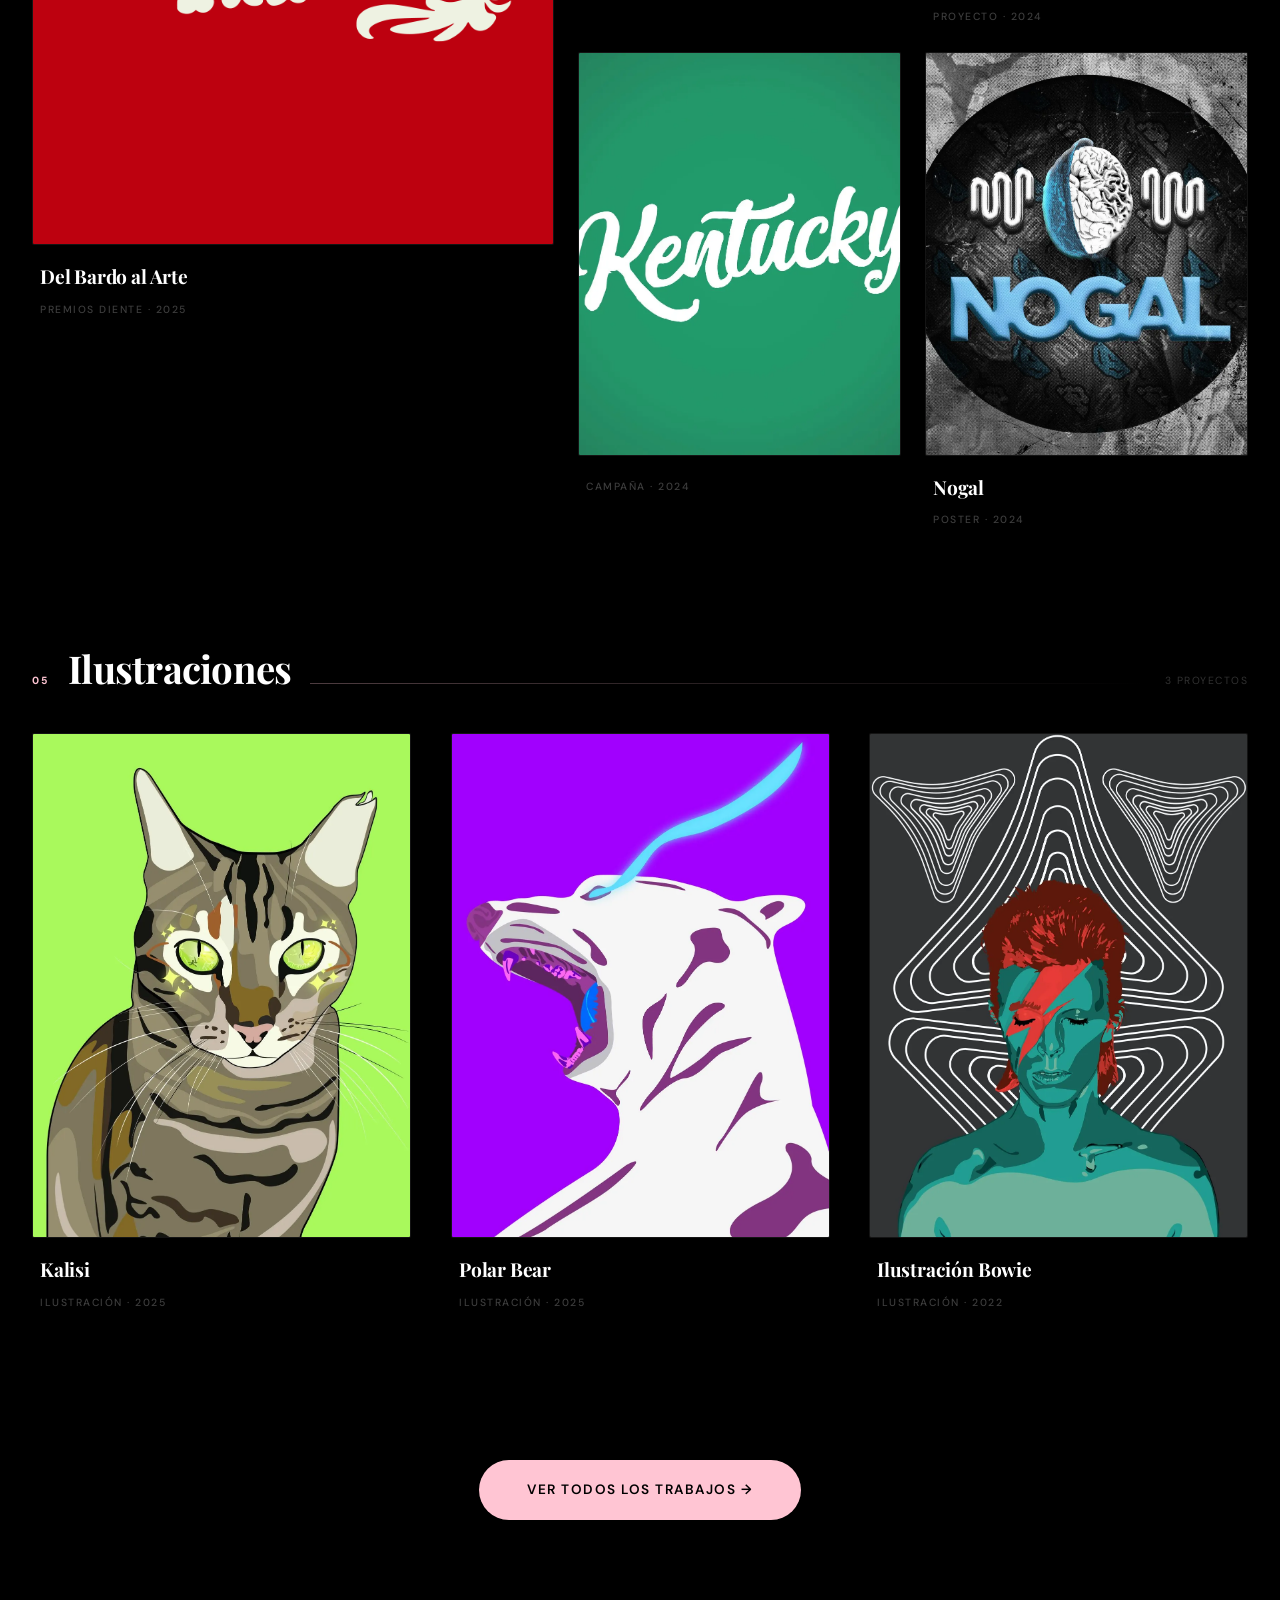
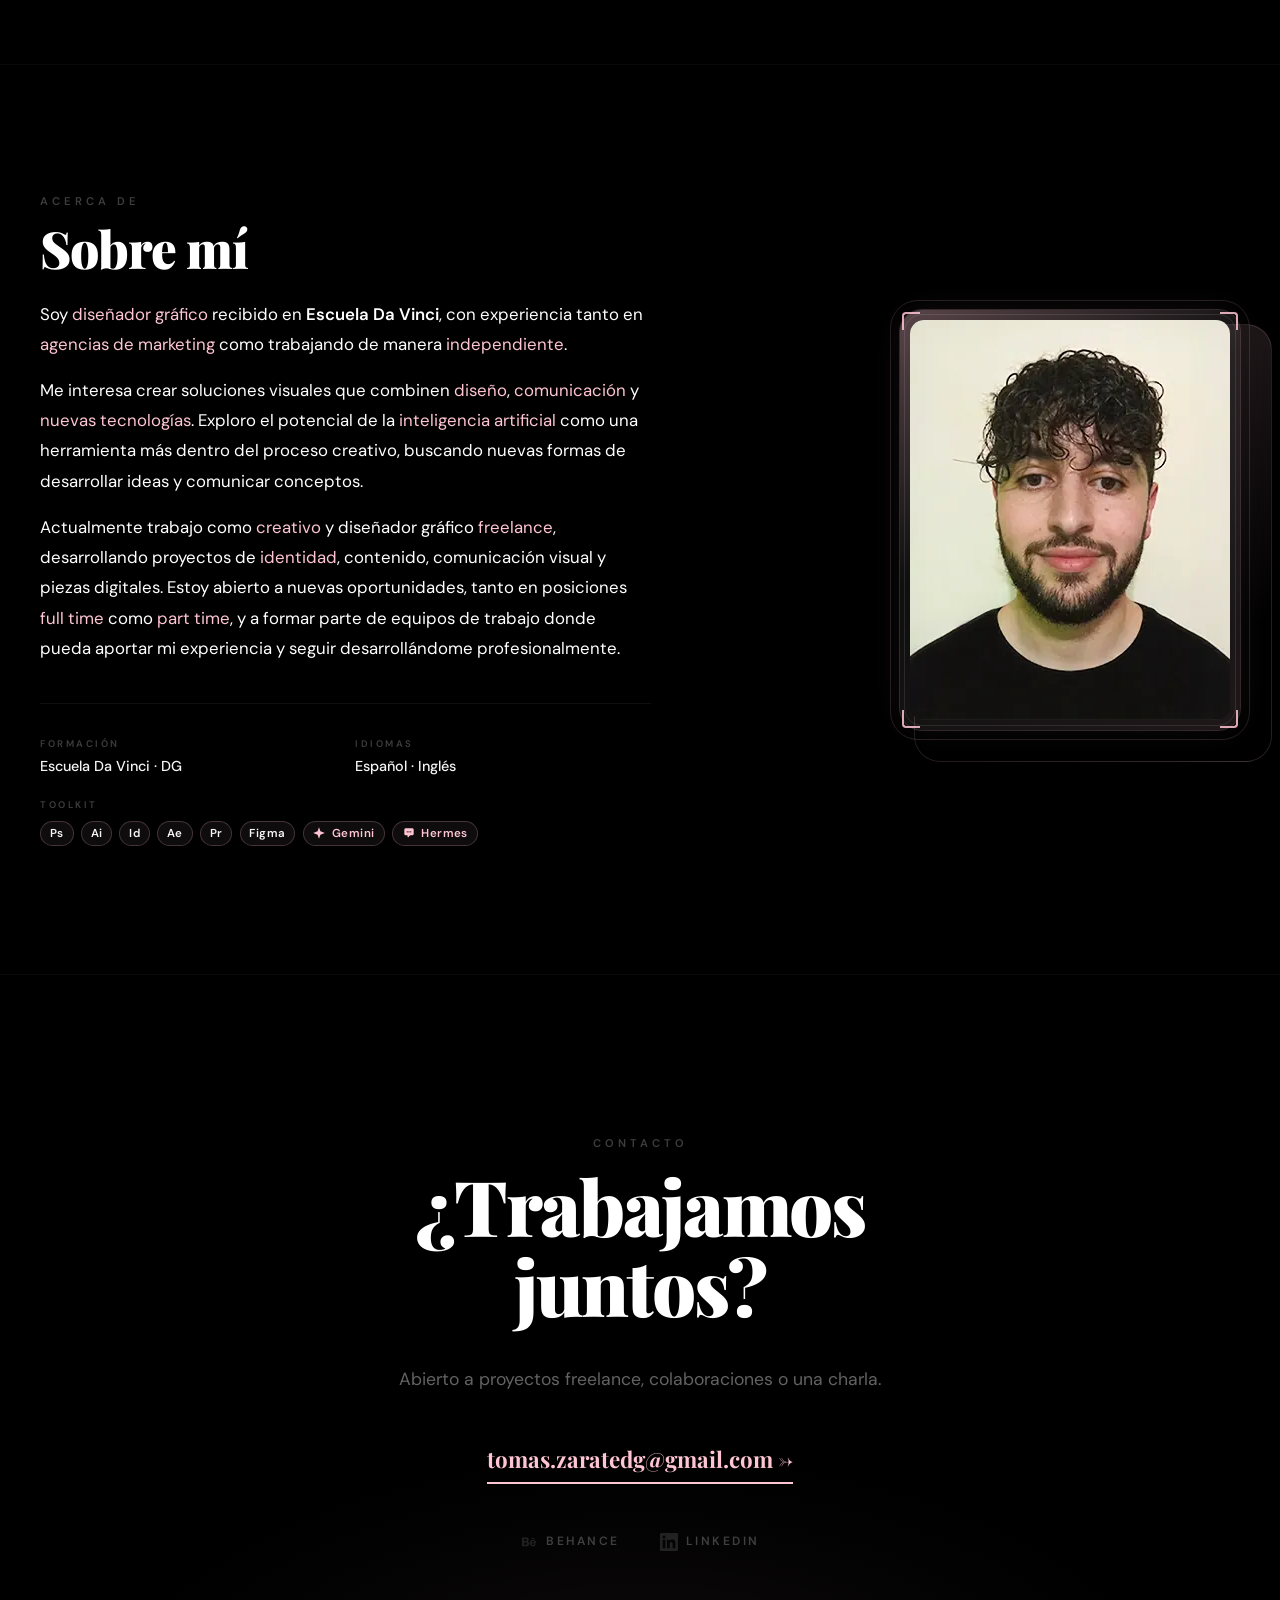
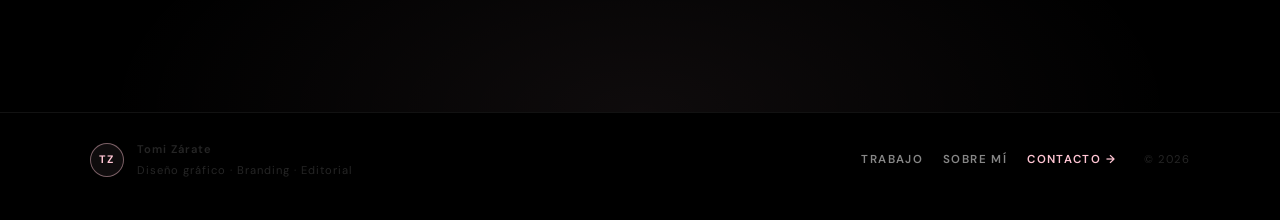
==== commit 92cea7e4: "chore: indent bloque Cordobita tras quitar manual" ====
--- a/index.html
+++ b/index.html
@@ -355,7 +355,7 @@
              data-description="Diseño de marca &amp; etiquetas para marca de Fernet artesanal hecho en Tandil."
              data-media="assets/fernet-bottle/label-front.webp"
              data-gallery="assets/fernet-bottle/label-front.webp,assets/fernet-bottle/label-back.webp"
-                          data-bottle="assets/fernet-bottle">
+             data-bottle="assets/fernet-bottle">
           <div class="project-card__media">
             <div class="project-card__media-bg" style="background:#1a0a0a;">
               <picture data-opt-pic="1"><source type="image/webp" srcset="assets/images/branding/fernet-cordobita.webp"><img class="project-card__img" src="assets/images/branding/fernet-cordobita.jpg" alt="Fernet Cordobita" loading="lazy"></picture>
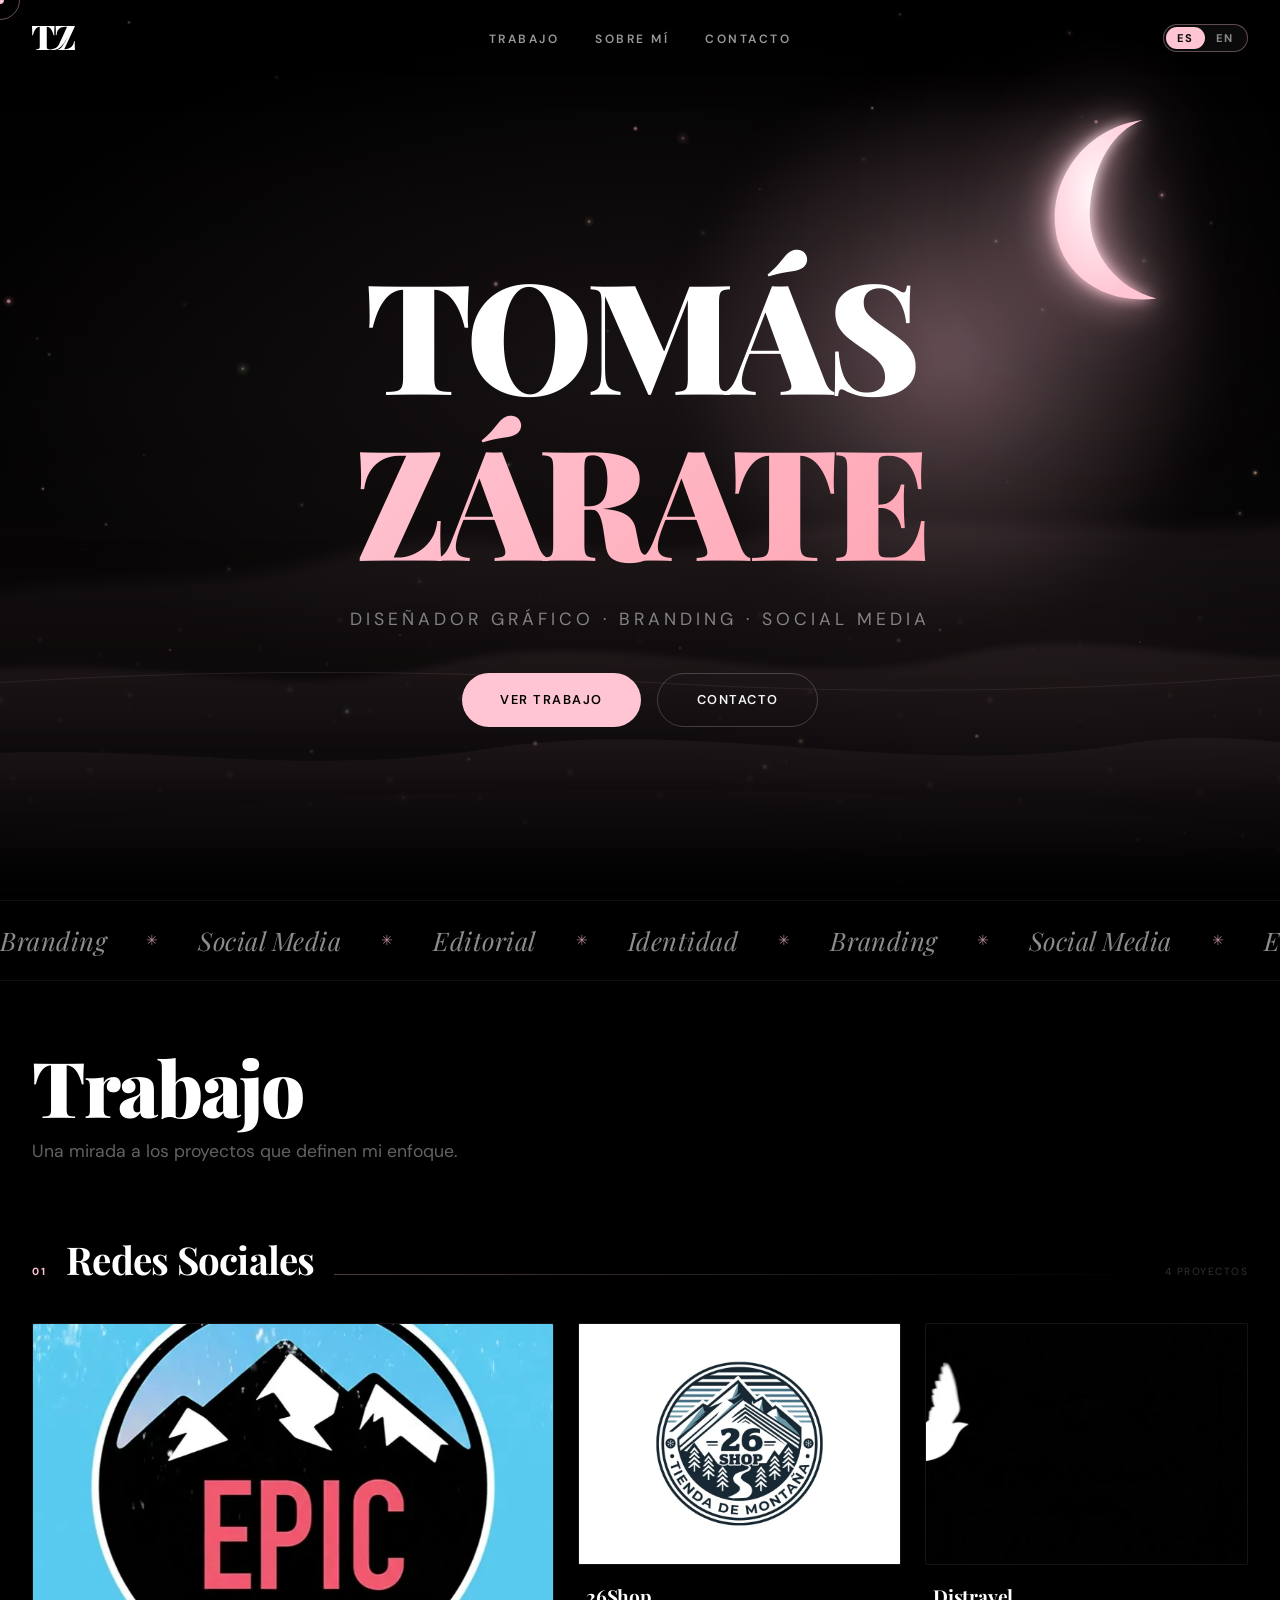
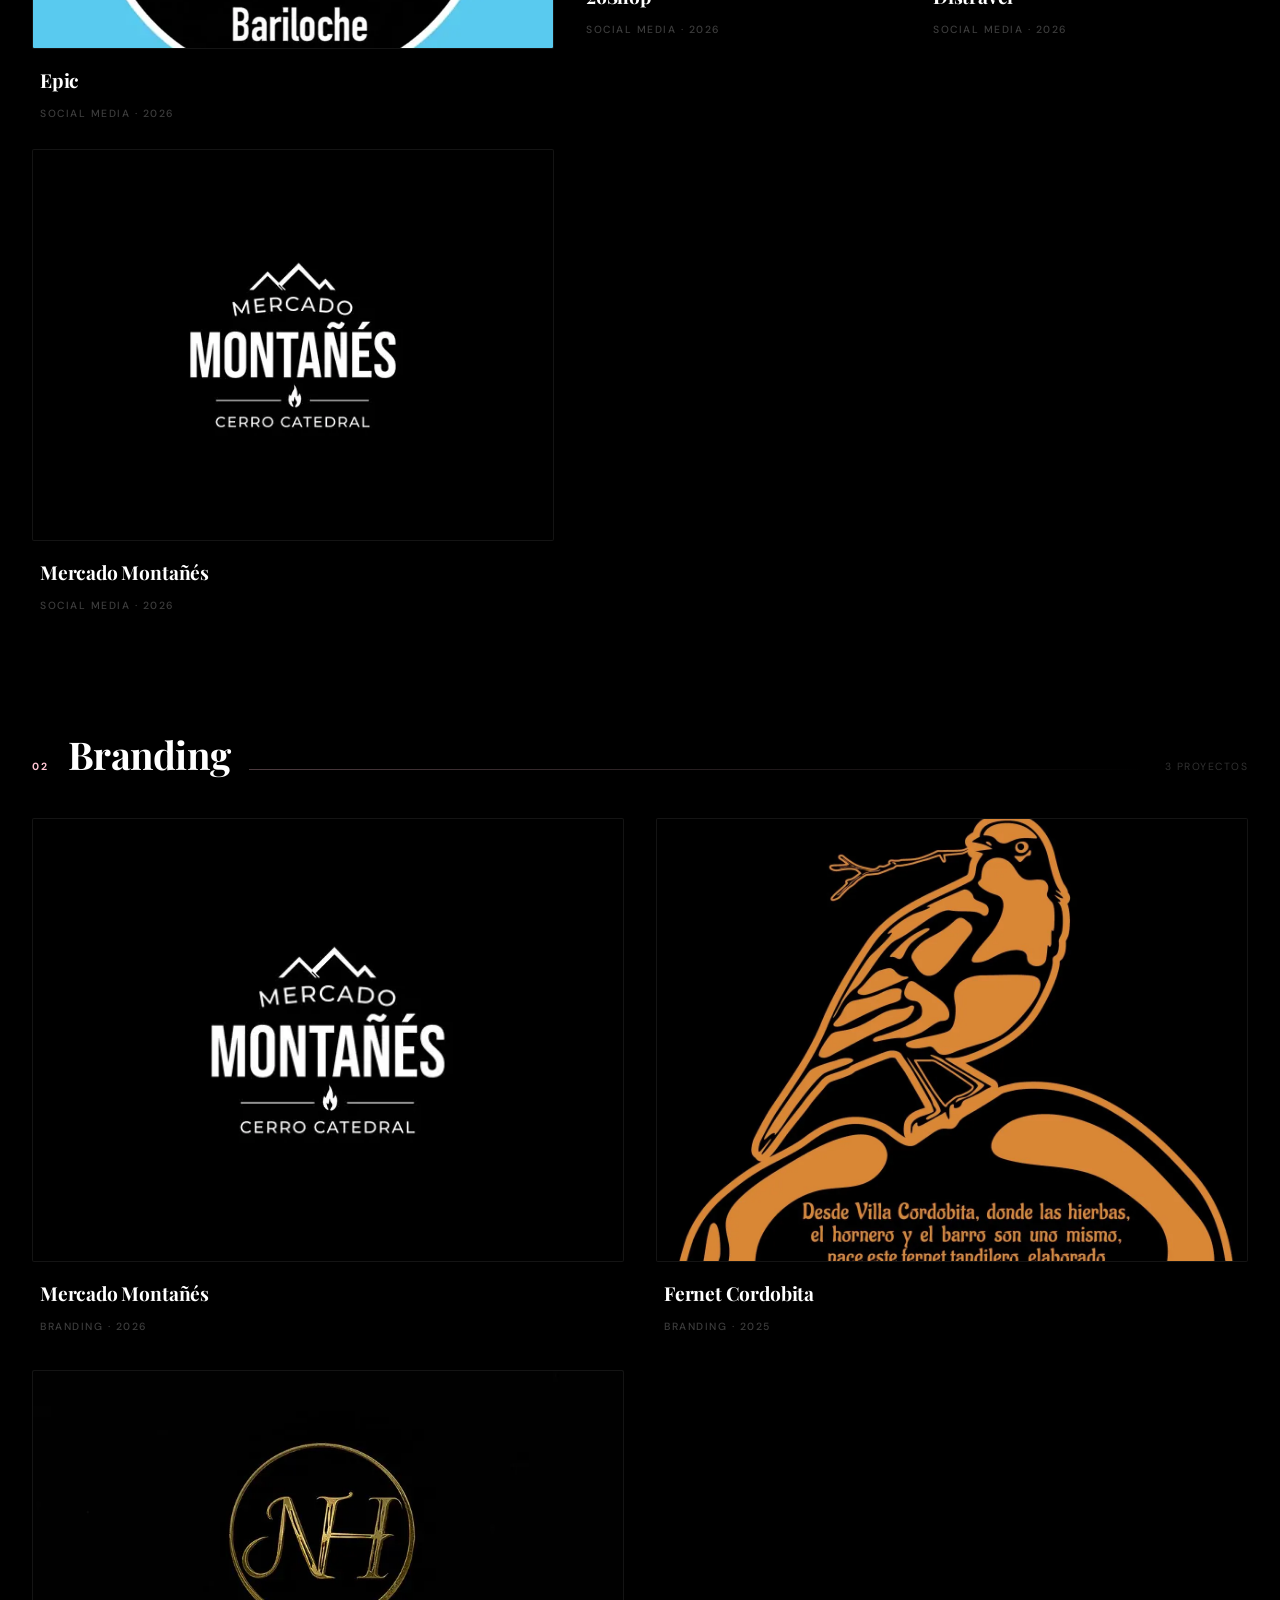
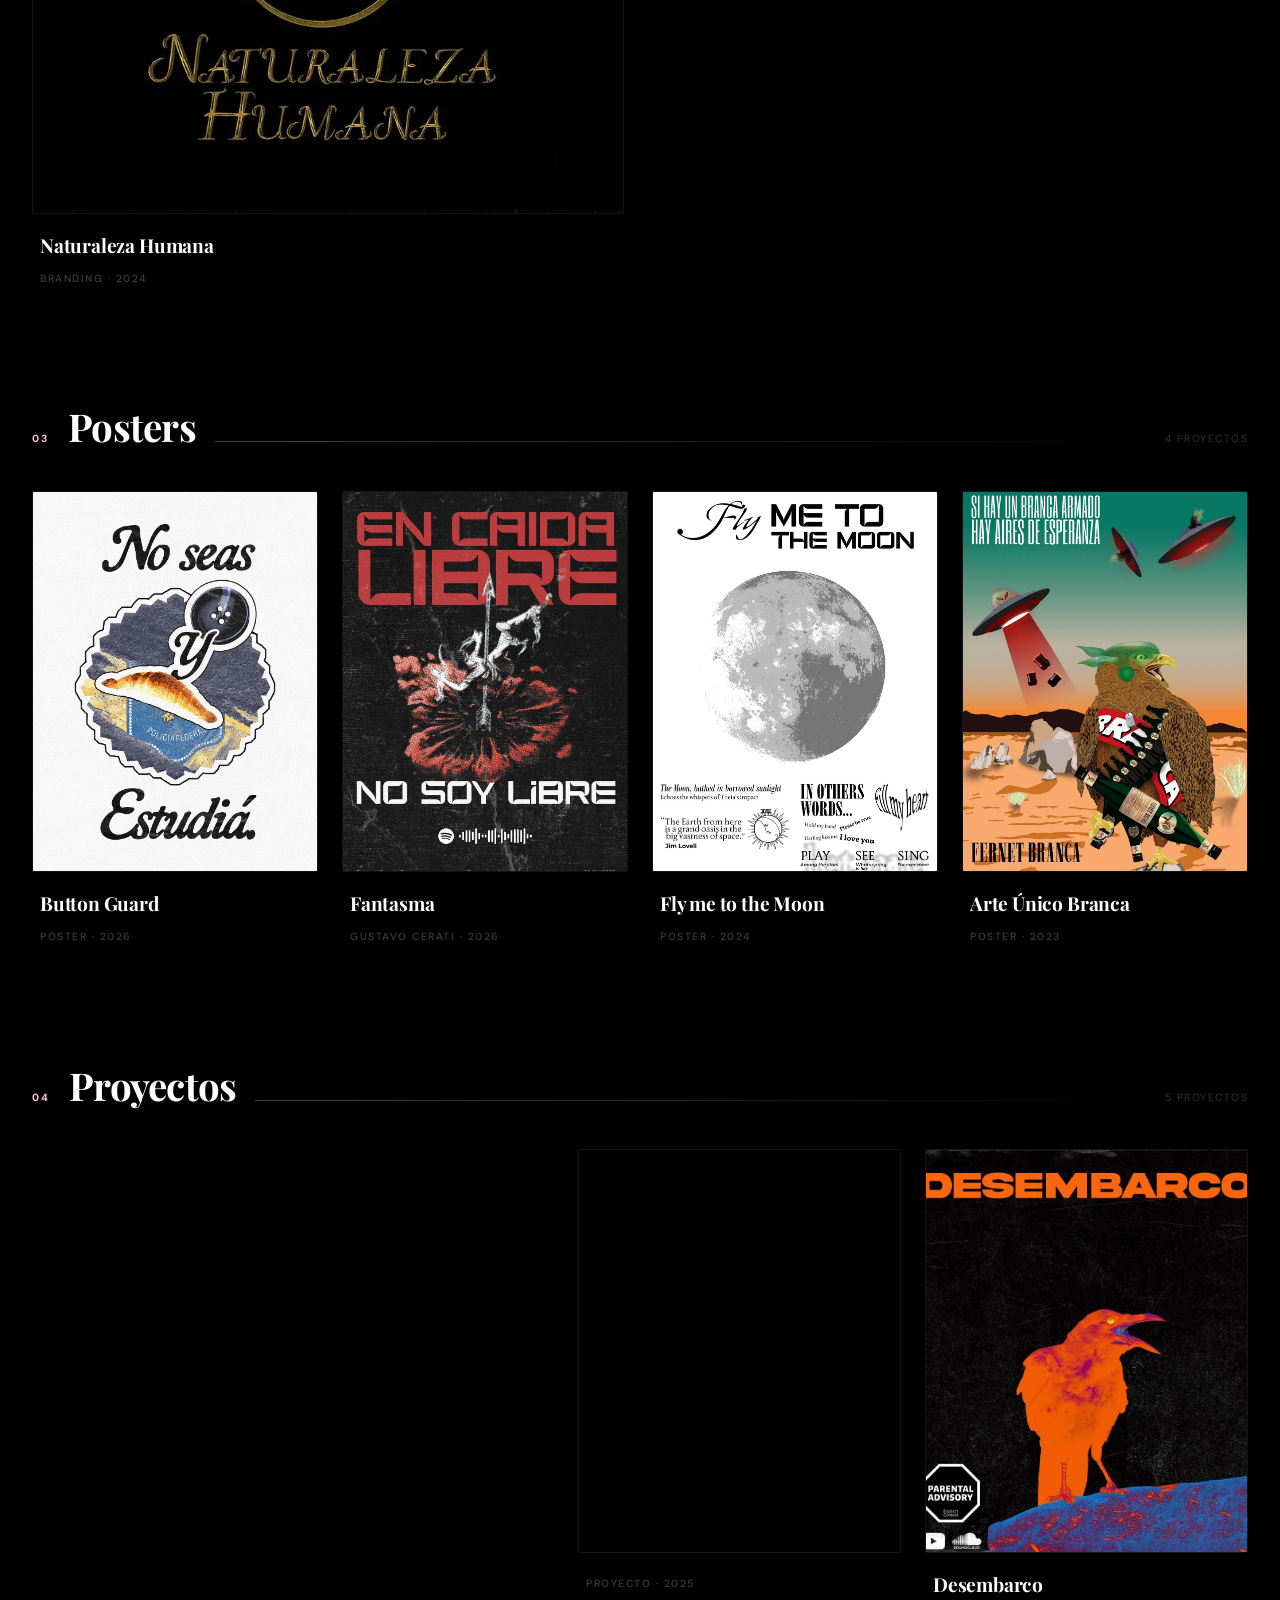
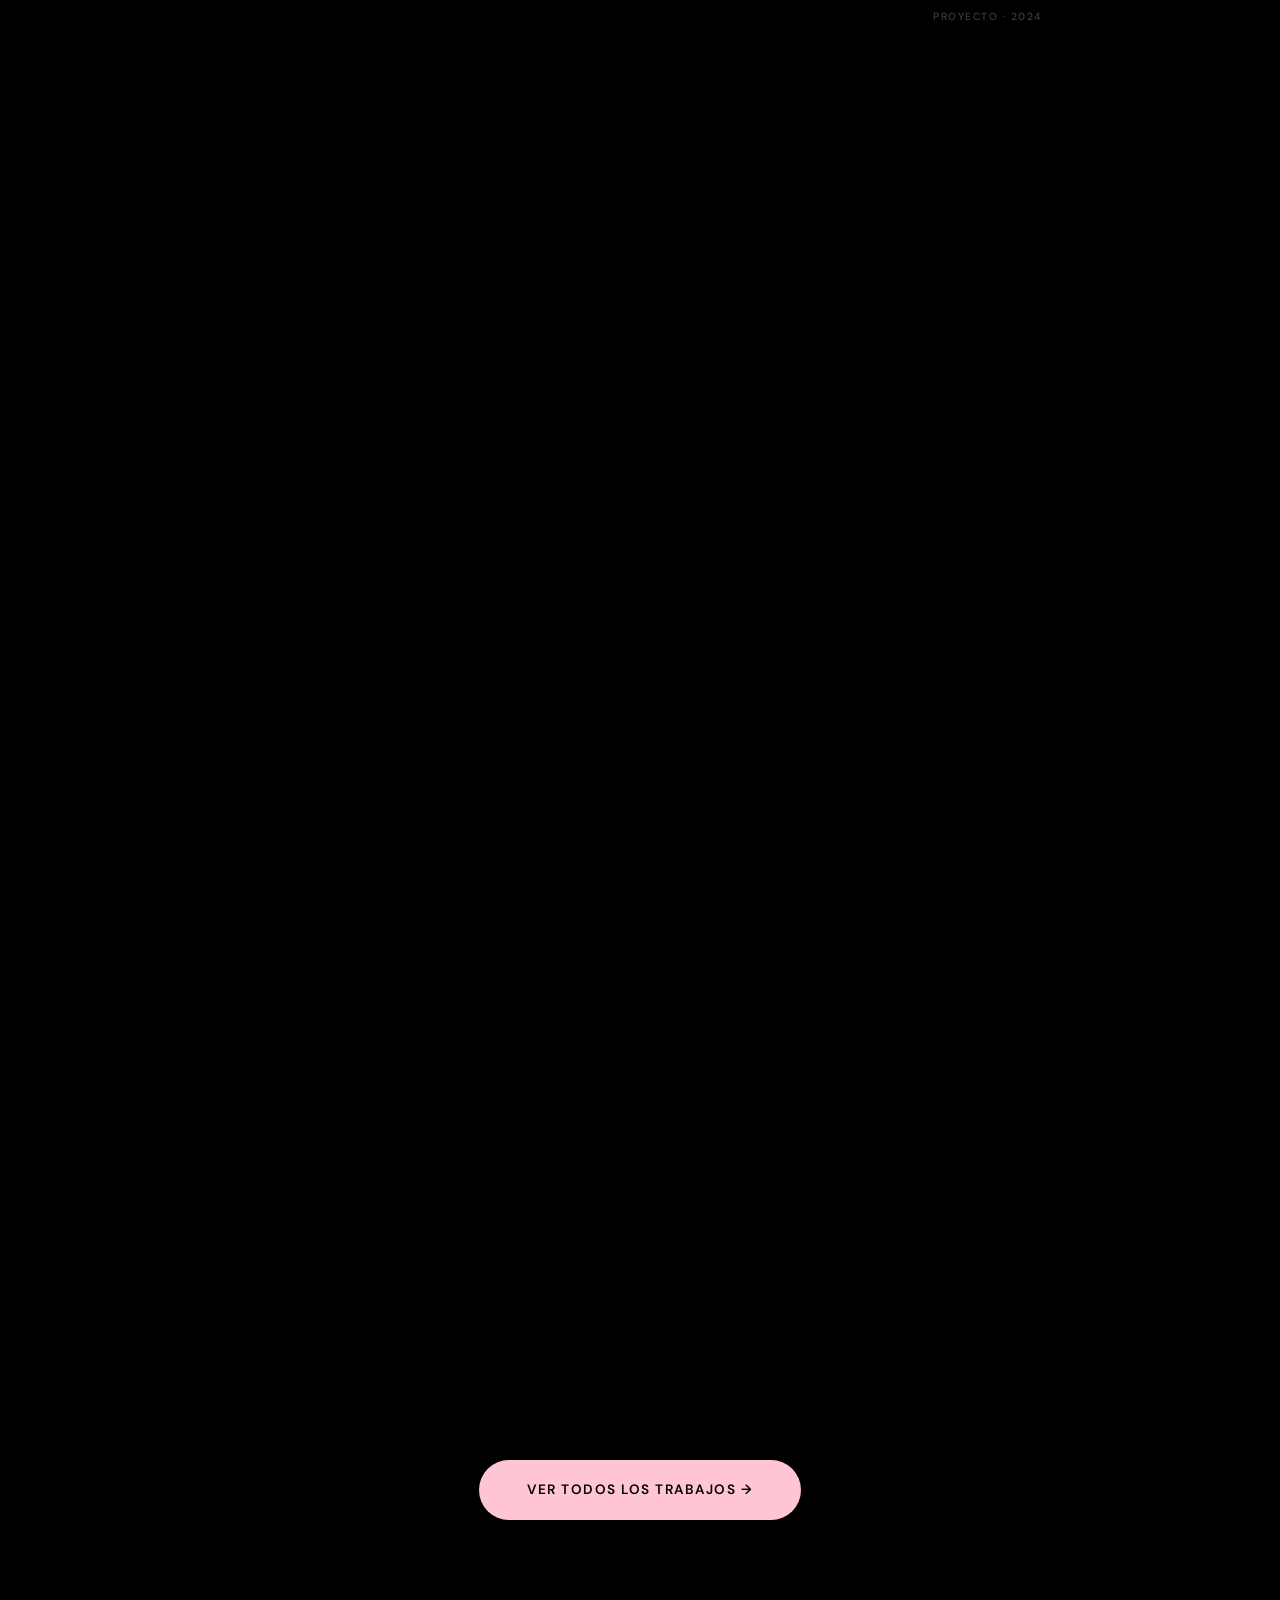
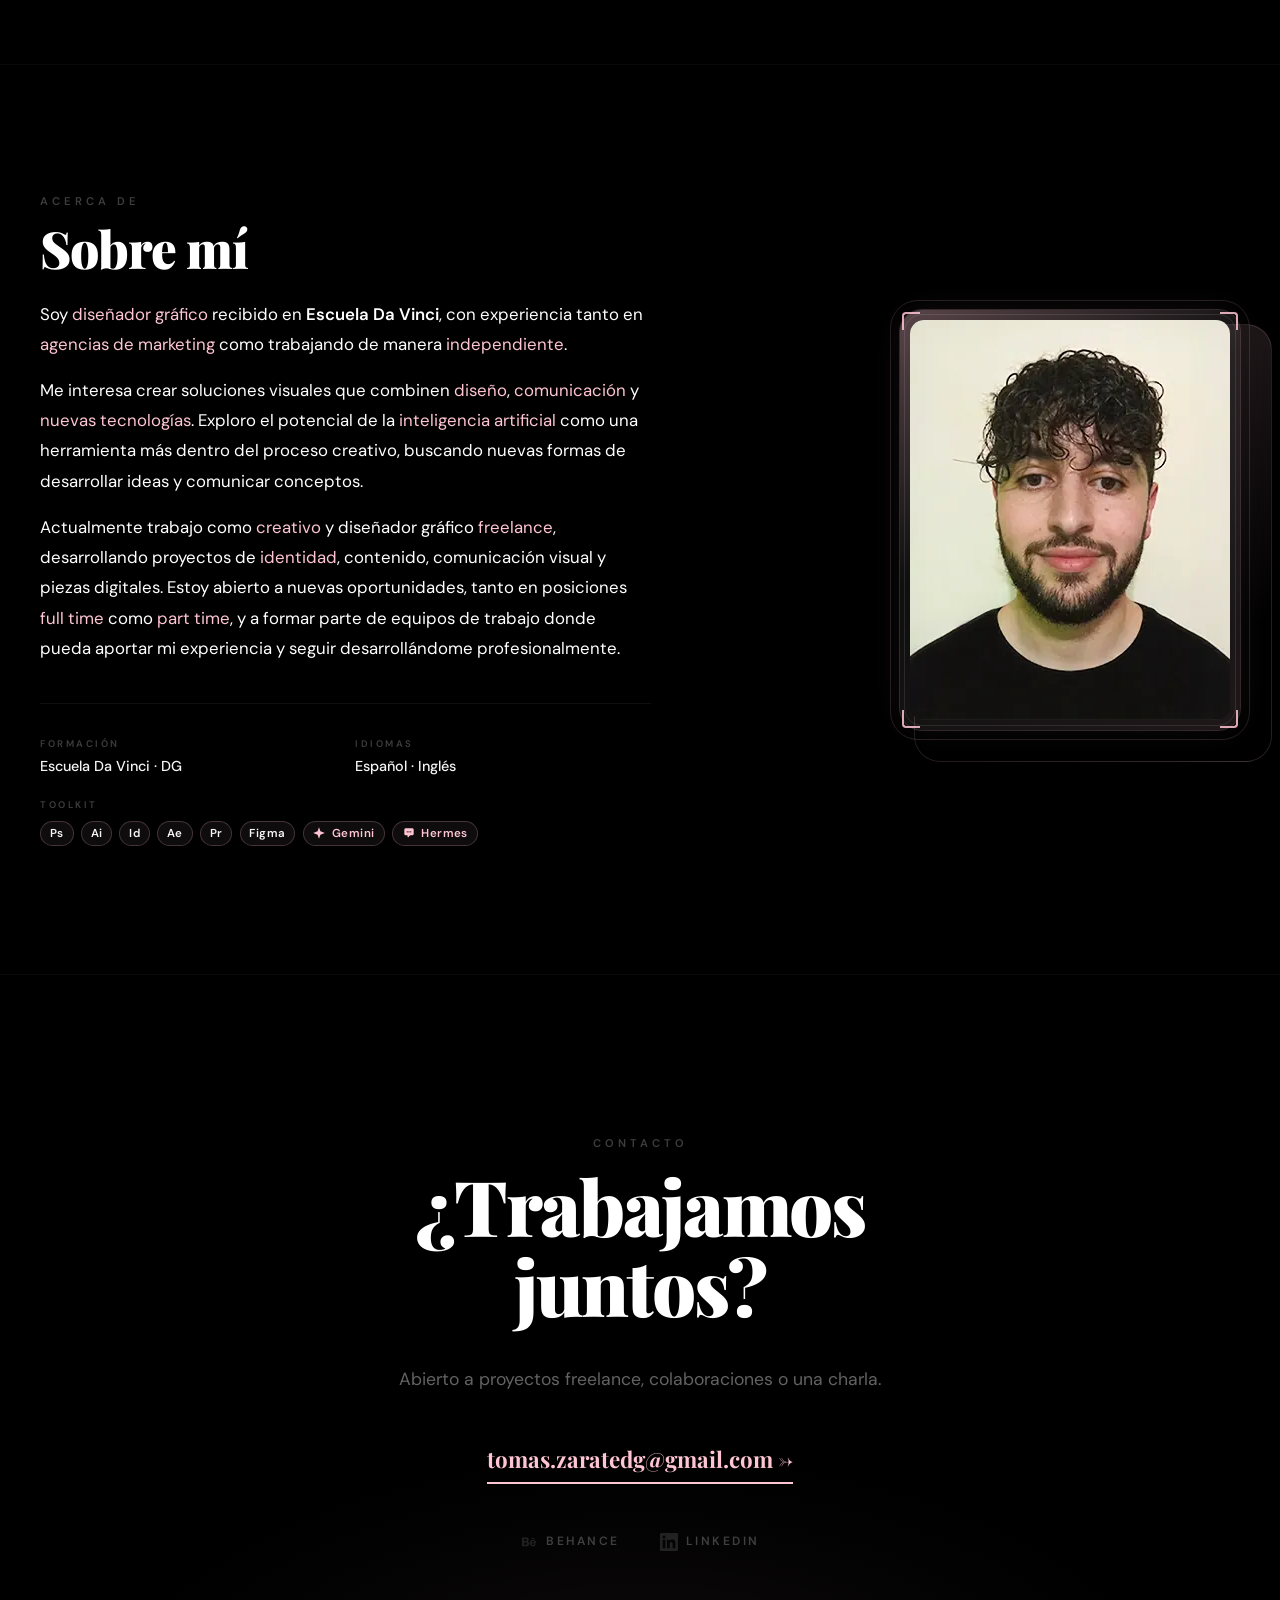
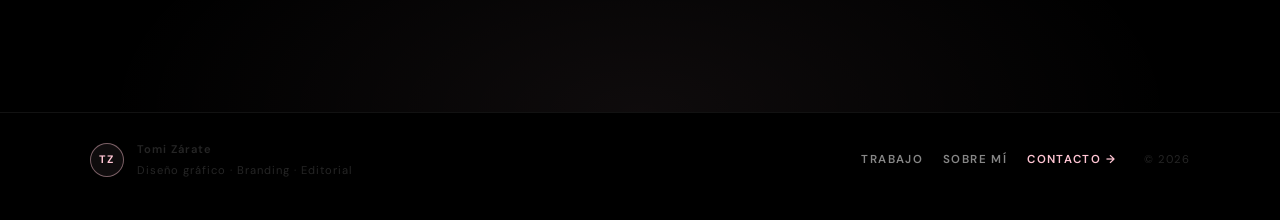
==== commit dc080fd7: "feat: reponer manual Cordobita + CTA naranja solo ahí - PDF actualizado re-rasterizado (34 págs) a a" ====
--- a/index.html
+++ b/index.html
@@ -32,7 +32,7 @@
   <link rel="preconnect" href="https://fonts.googleapis.com">
   <link rel="preconnect" href="https://fonts.gstatic.com" crossorigin>
   <link href="https://fonts.googleapis.com/css2?family=DM+Sans:opsz,wght@9..40,400;9..40,500;9..40,600;9..40,700&family=Playfair+Display:wght@400;700;900&display=swap" rel="stylesheet">
-  <link rel="stylesheet" href="css/style.css?v=84">
+  <link rel="stylesheet" href="css/style.css?v=85">
   <script type="application/ld+json">
   {
     "@context": "https://schema.org",
@@ -355,7 +355,9 @@
              data-description="Diseño de marca &amp; etiquetas para marca de Fernet artesanal hecho en Tandil."
              data-media="assets/fernet-bottle/label-front.webp"
              data-gallery="assets/fernet-bottle/label-front.webp,assets/fernet-bottle/label-back.webp"
-             data-bottle="assets/fernet-bottle">
+             data-bottle="assets/fernet-bottle"
+             data-manual="assets/manual-cordobita"
+             data-manual-pages="34">
           <div class="project-card__media">
             <div class="project-card__media-bg" style="background:#1a0a0a;">
               <picture data-opt-pic="1"><source type="image/webp" srcset="assets/images/branding/fernet-cordobita.webp"><img class="project-card__img" src="assets/images/branding/fernet-cordobita.jpg" alt="Fernet Cordobita" loading="lazy"></picture>
@@ -1029,6 +1031,6 @@
   <script defer src="js/cd-case.js?v=5"></script>
   <script defer src="js/bottle-3d.js?v=8"></script>
   <script defer src="js/i18n.js?v=5"></script>
-  <script defer src="js/main.js?v=59"></script>
+  <script defer src="js/main.js?v=60"></script>
 </body>
 </html>
--- a/css/style.css
+++ b/css/style.css
@@ -1857,9 +1857,21 @@
   color: #000;
   transform: translateY(-2px);
 }
+/* Pack Cordobita: naranja solo en CTAs pack (manual Cordobita en home modal) */
+.modal__behance-btn--pack {
+  border-color: #fb650e;
+  color: #fb650e;
+}
 .modal__behance-btn:hover {
   background: #1769FF;
   color: #fff;
+  transform: translateY(-2px);
+}
+/* pack hover after generic so it wins over behance blue */
+.modal__behance-btn--pack:hover {
+  background: rgba(251,101,14,0.12);
+  color: #fb650e;
+  border-color: #fb650e;
   transform: translateY(-2px);
 }
 
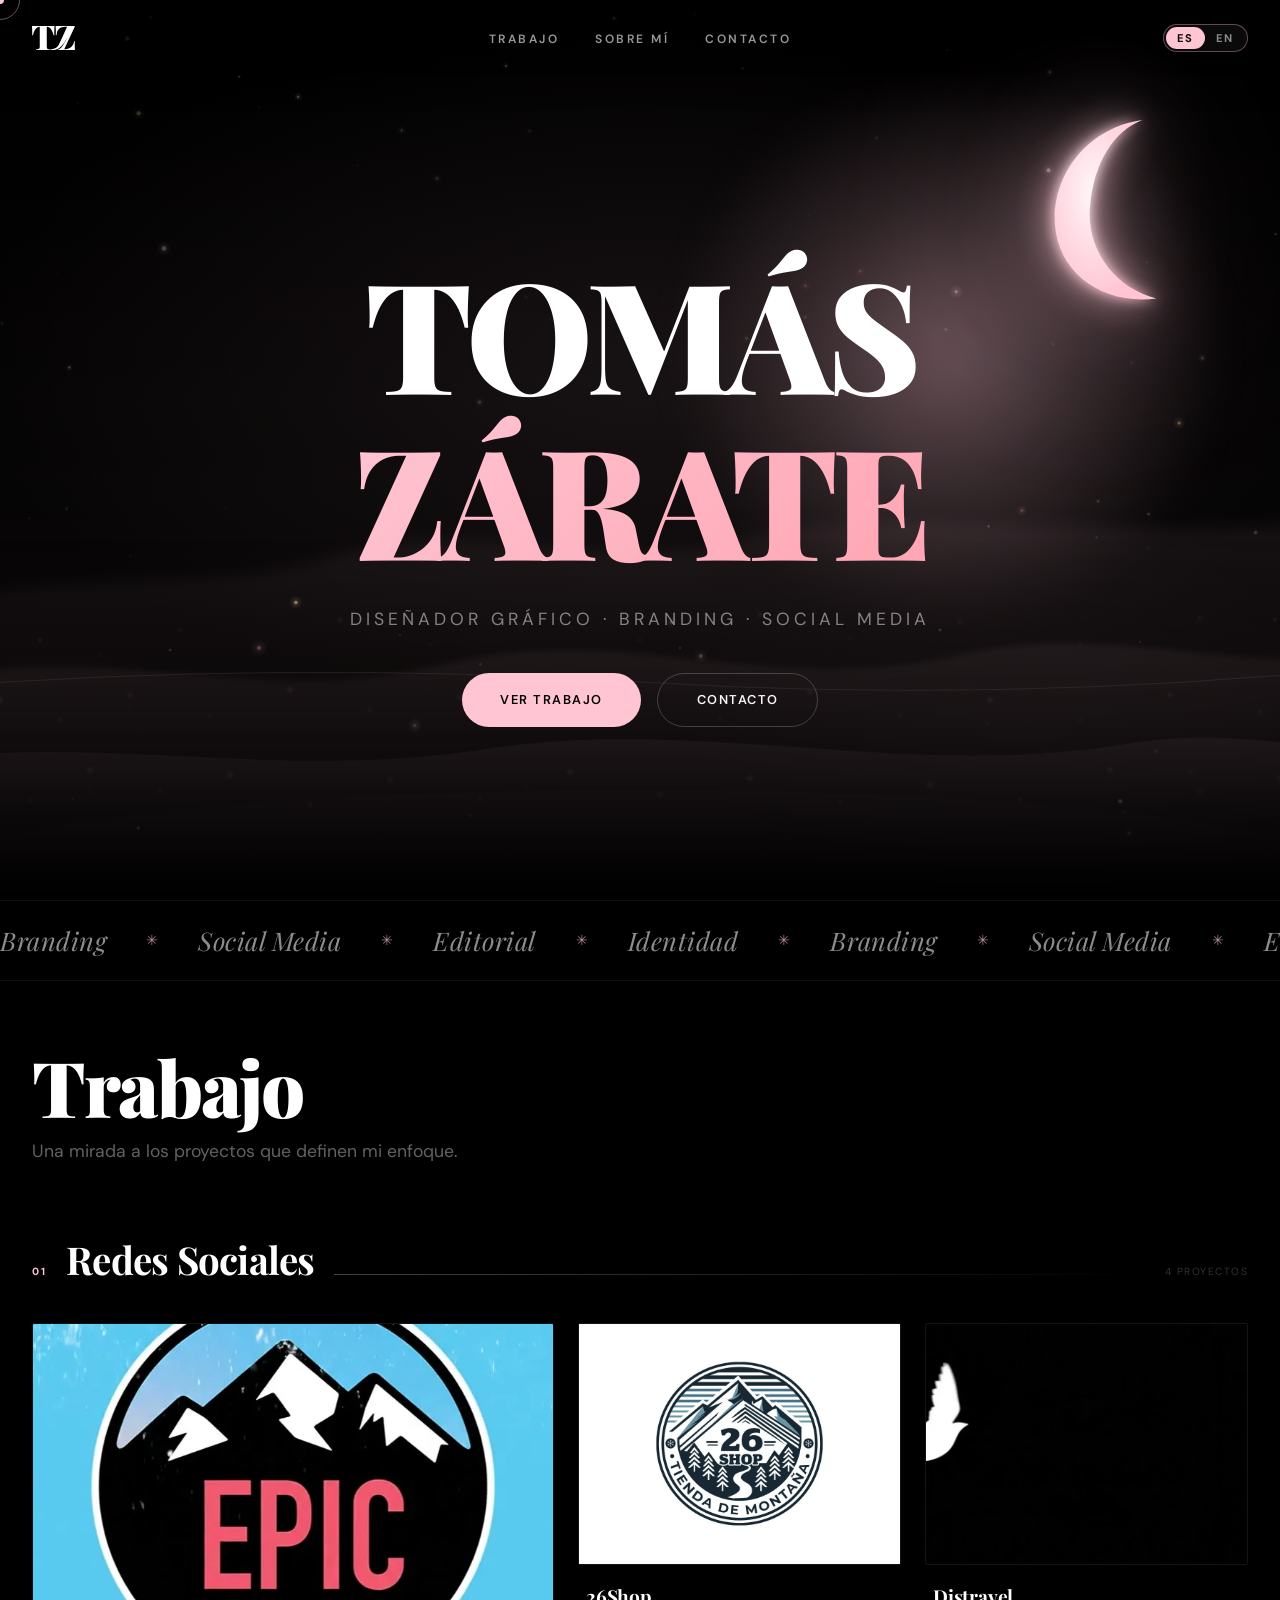
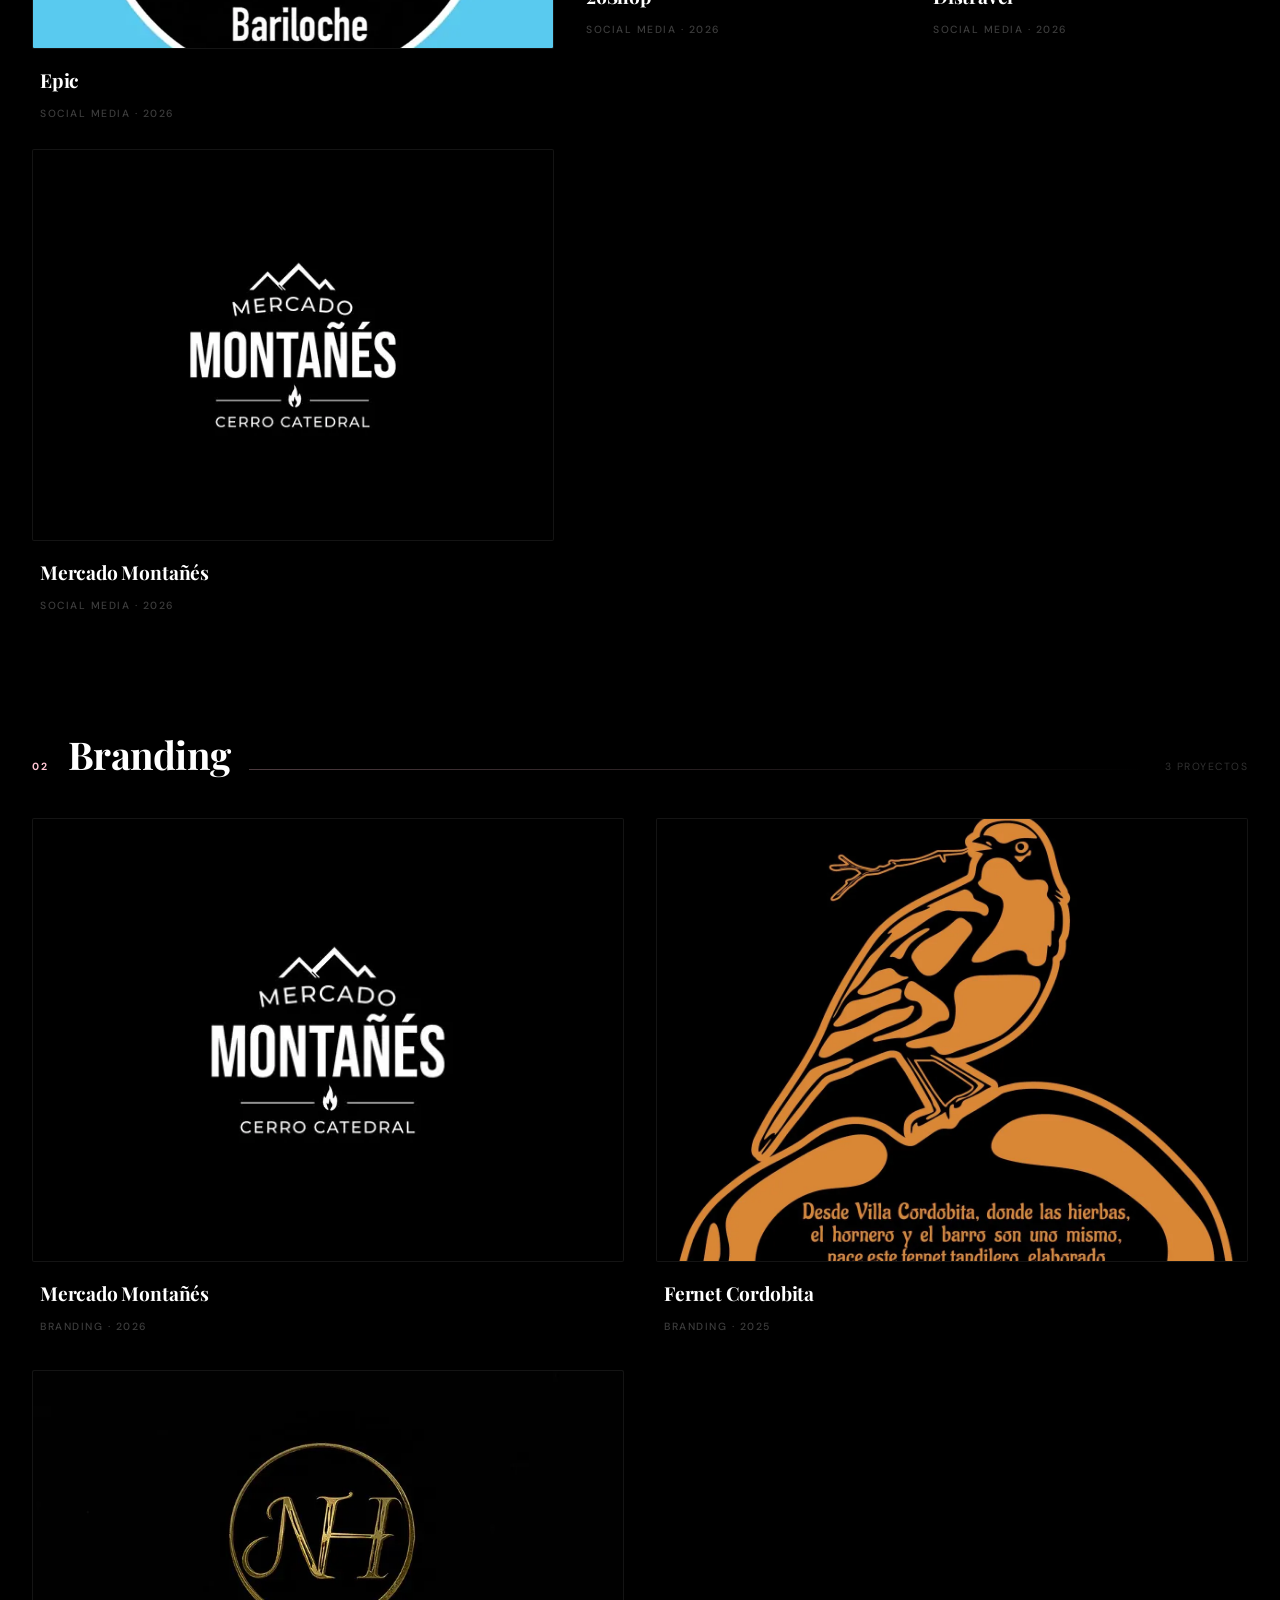
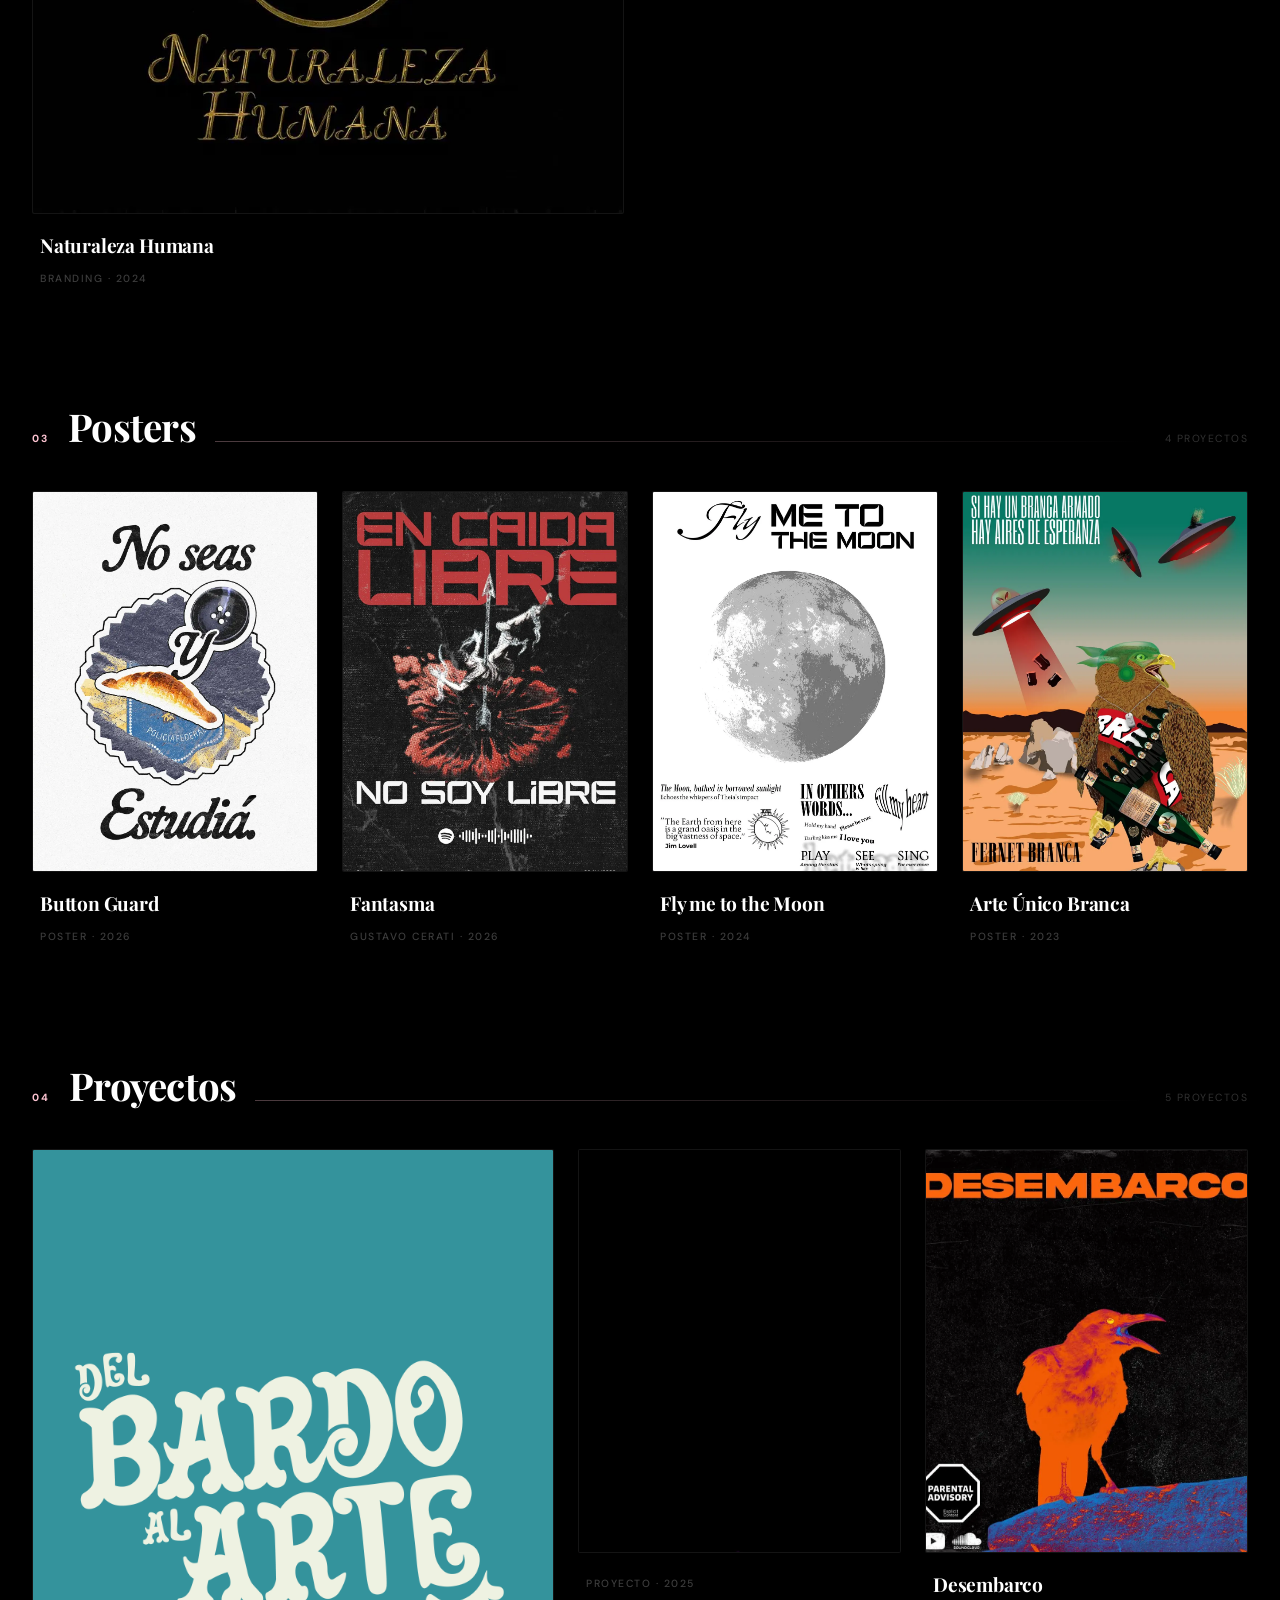
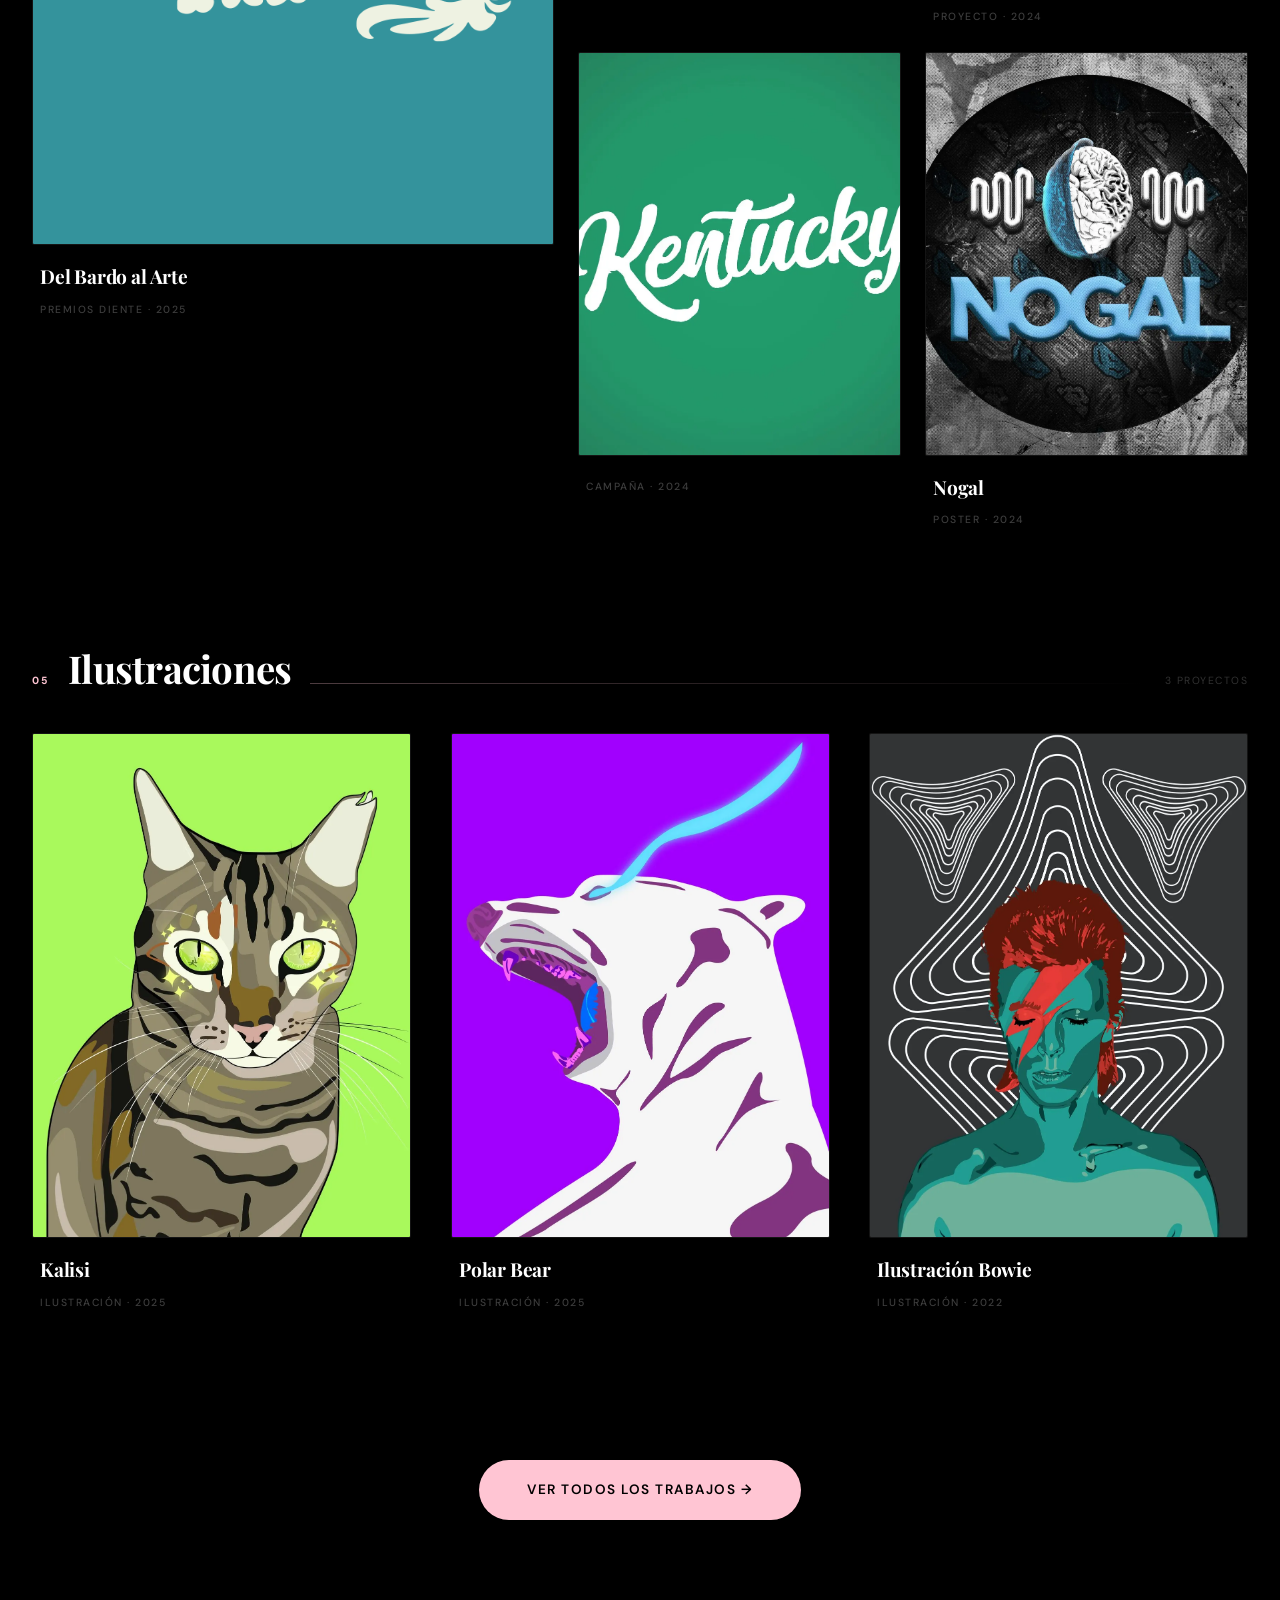
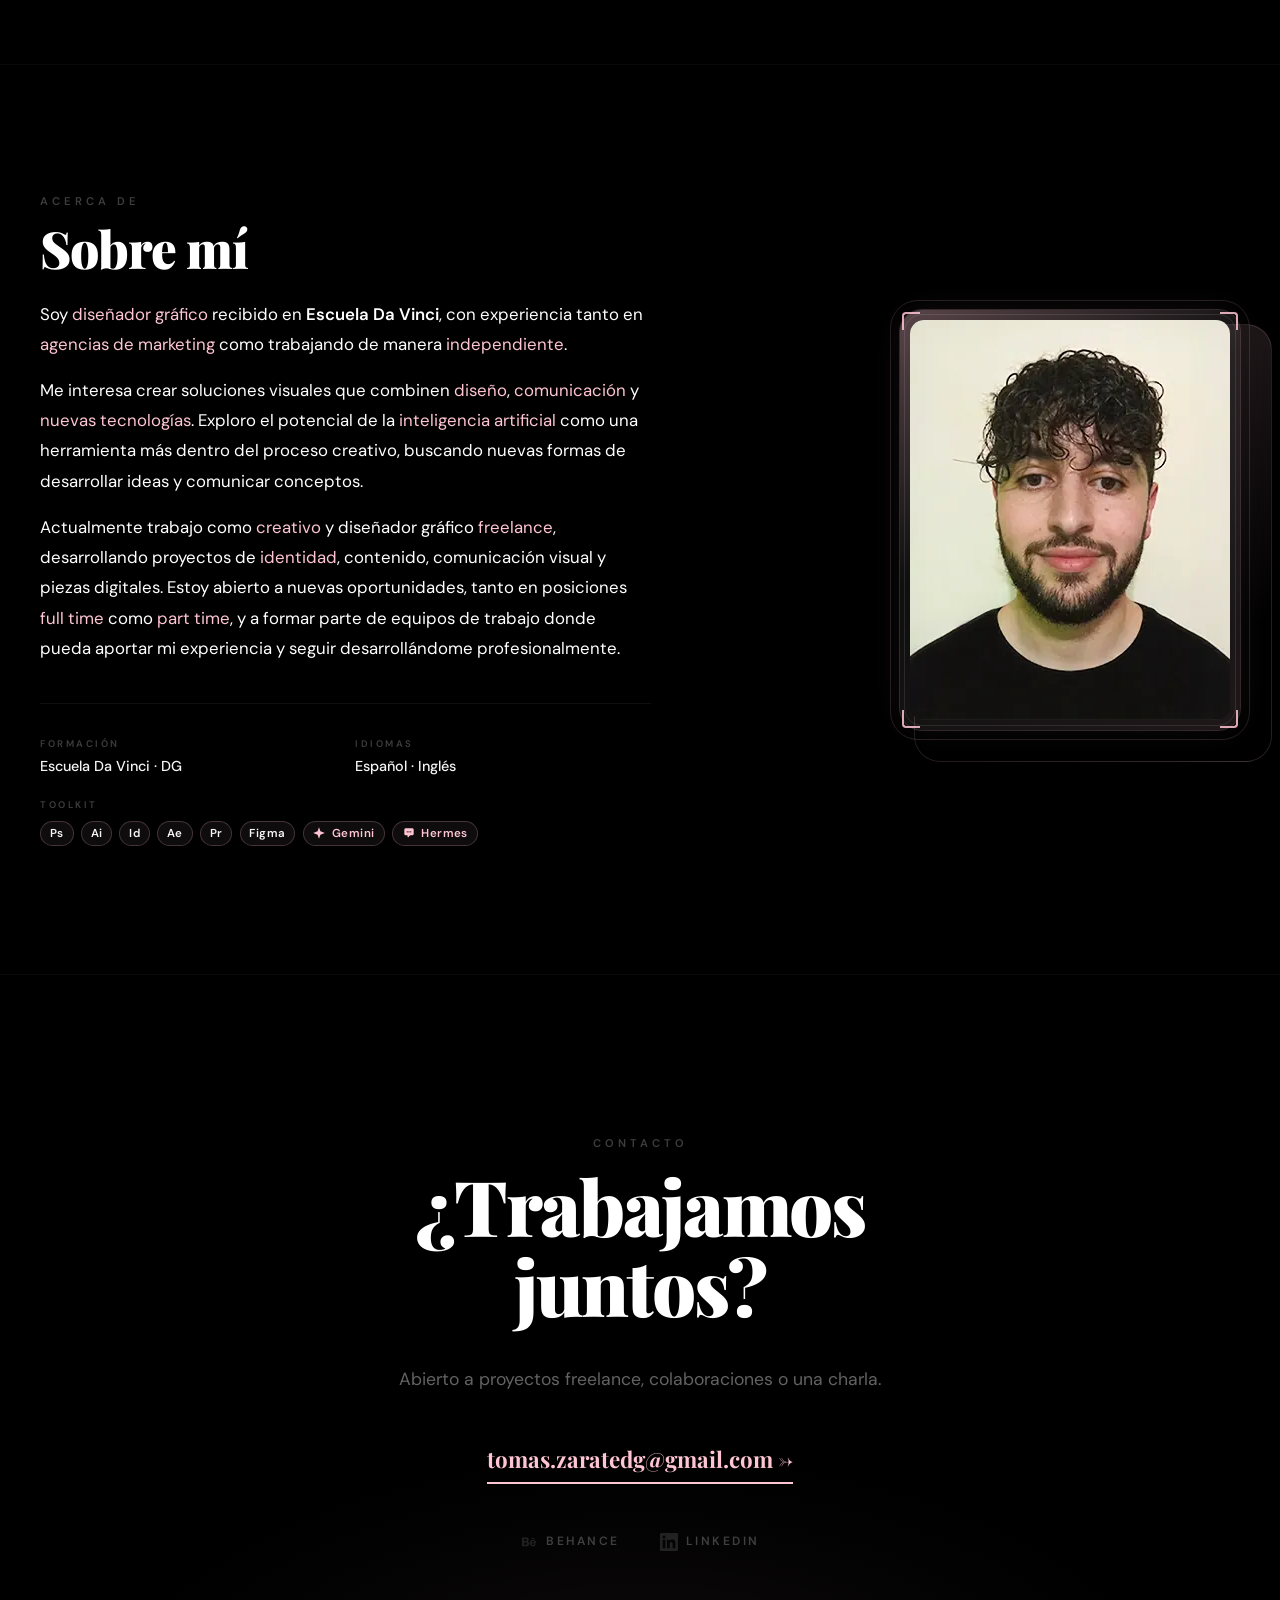
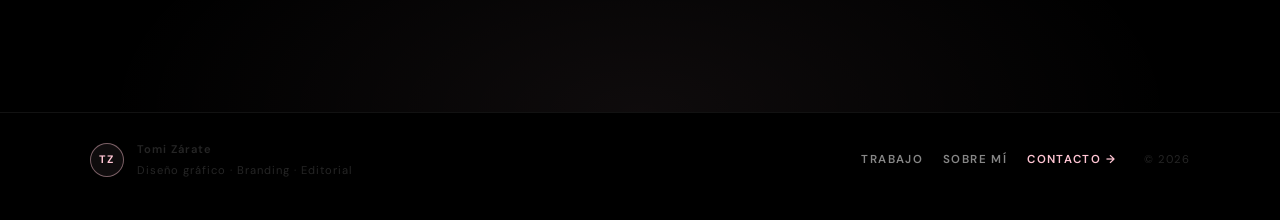
==== commit 68c46b1a: "fix: Grand Mac Miller preview crop a la derecha Solo esa celda: object-position right center; caja i" ====
--- a/index.html
+++ b/index.html
@@ -32,7 +32,7 @@
   <link rel="preconnect" href="https://fonts.googleapis.com">
   <link rel="preconnect" href="https://fonts.gstatic.com" crossorigin>
   <link href="https://fonts.googleapis.com/css2?family=DM+Sans:opsz,wght@9..40,400;9..40,500;9..40,600;9..40,700&family=Playfair+Display:wght@400;700;900&display=swap" rel="stylesheet">
-  <link rel="stylesheet" href="css/style.css?v=85">
+  <link rel="stylesheet" href="css/style.css?v=86">
   <script type="application/ld+json">
   {
     "@context": "https://schema.org",
--- a/css/style.css
+++ b/css/style.css
@@ -2169,6 +2169,10 @@
   display: block;
   transition: transform 0.7s cubic-bezier(0.25,0.46,0.45,0.94);
   filter: none; /* color original siempre */
+}
+/* Solo Grand — Mac Miller: crop anclado a la derecha (caja intacta) */
+.pg-cell__media--pos-right {
+  object-position: right center;
 }
 .pg-cell:hover .pg-cell__media {
   transform: scale(1.045);
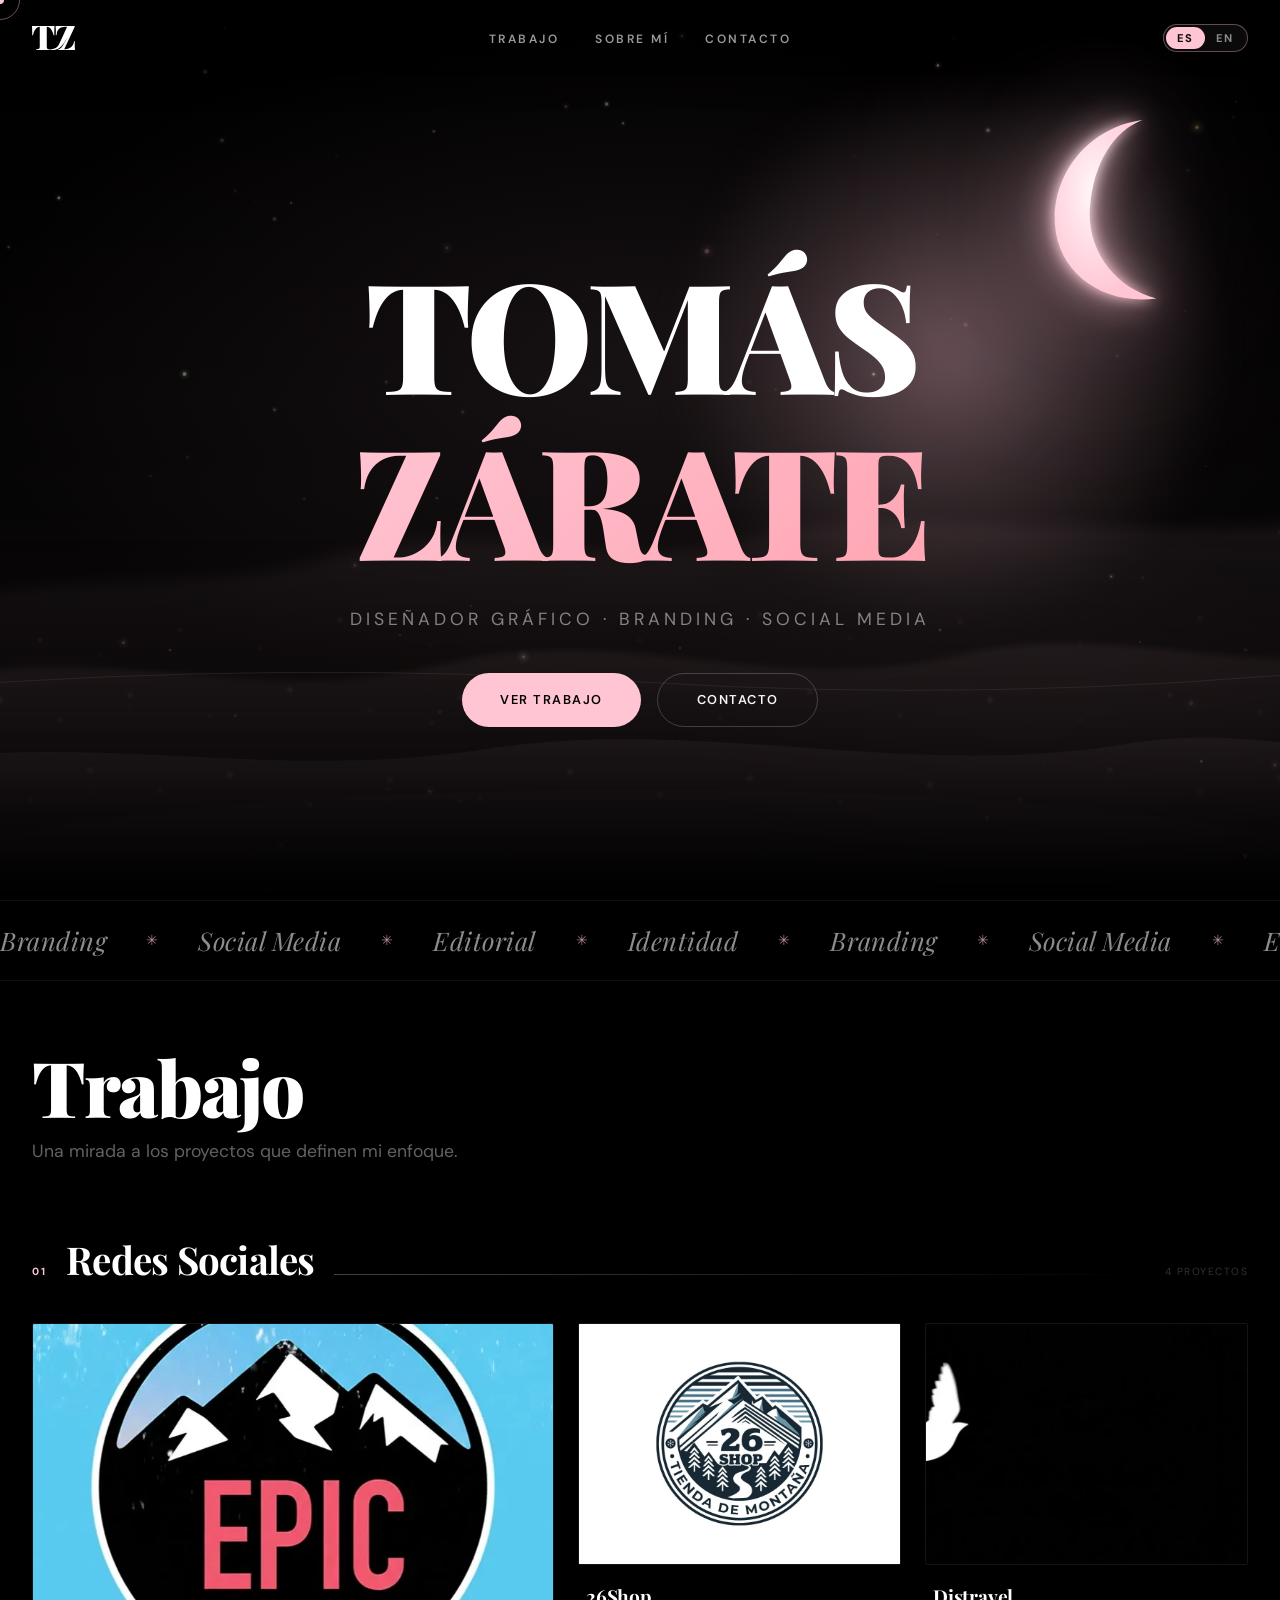
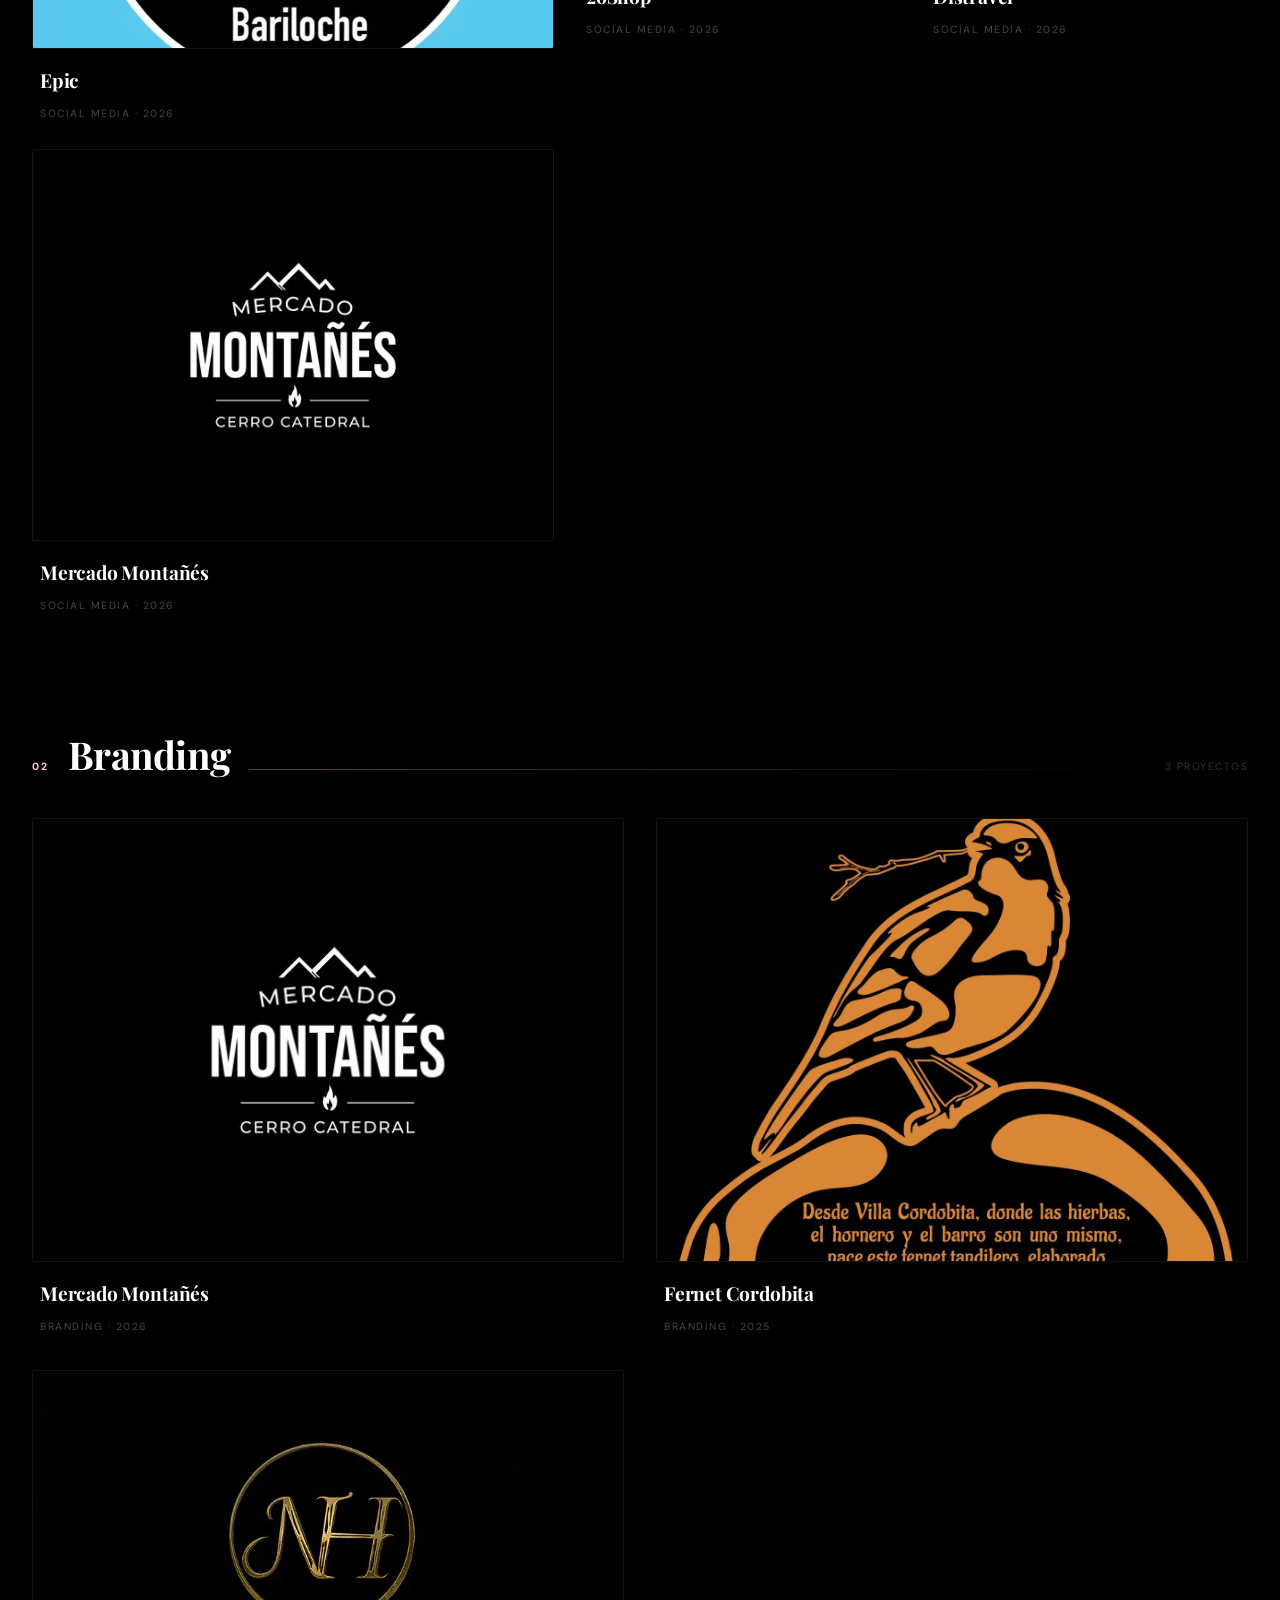
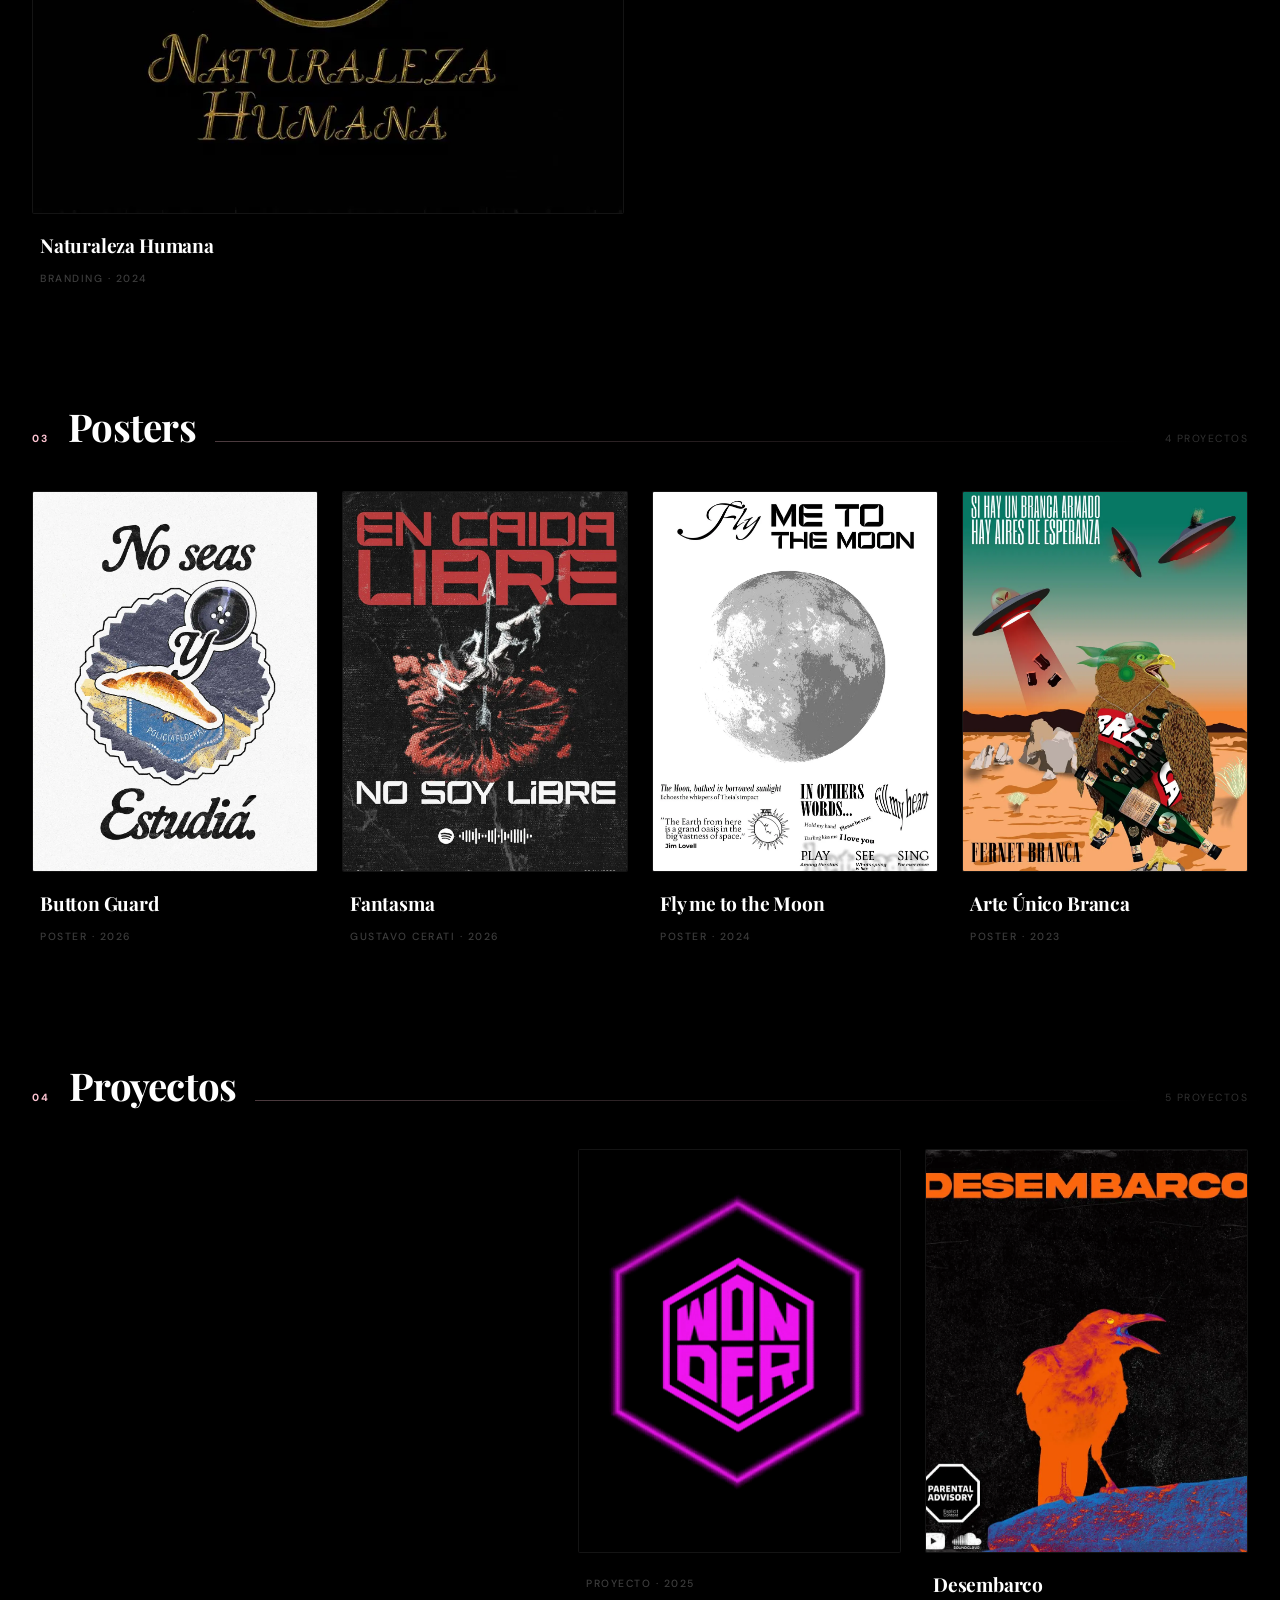
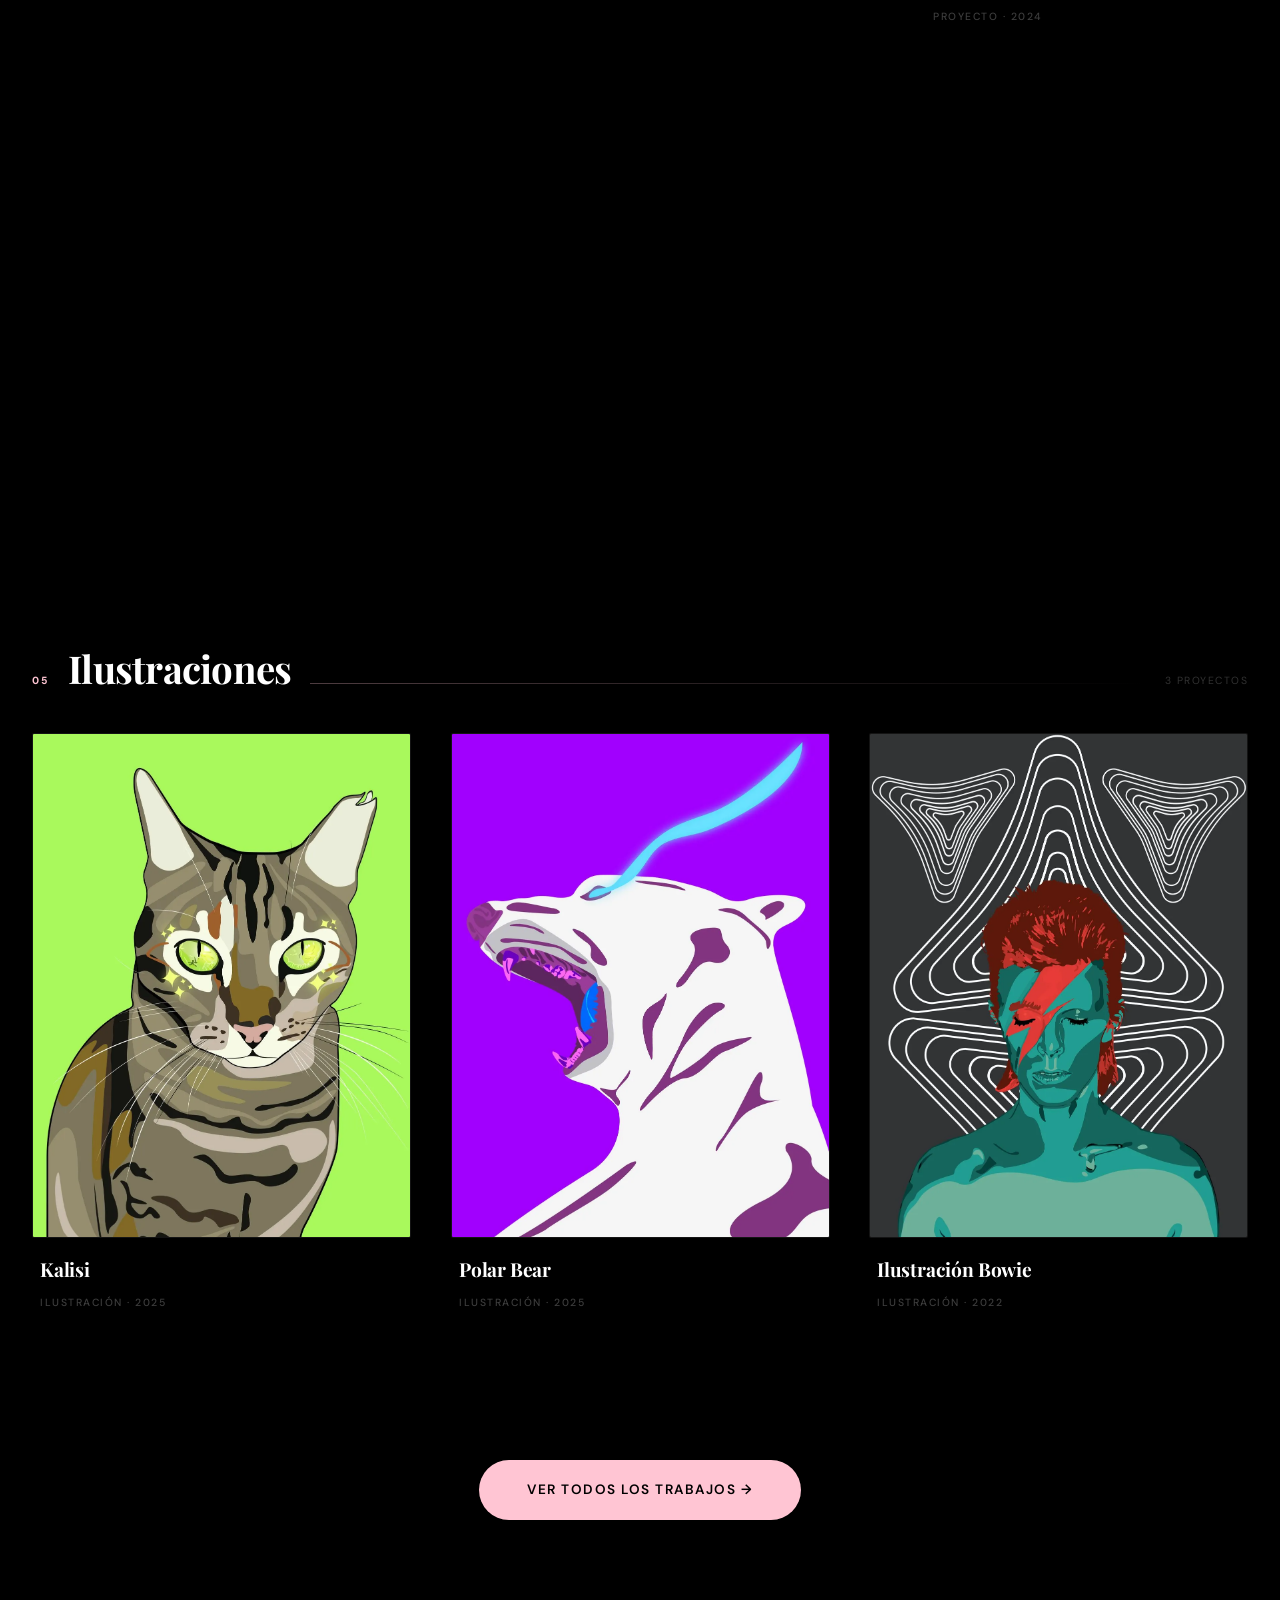
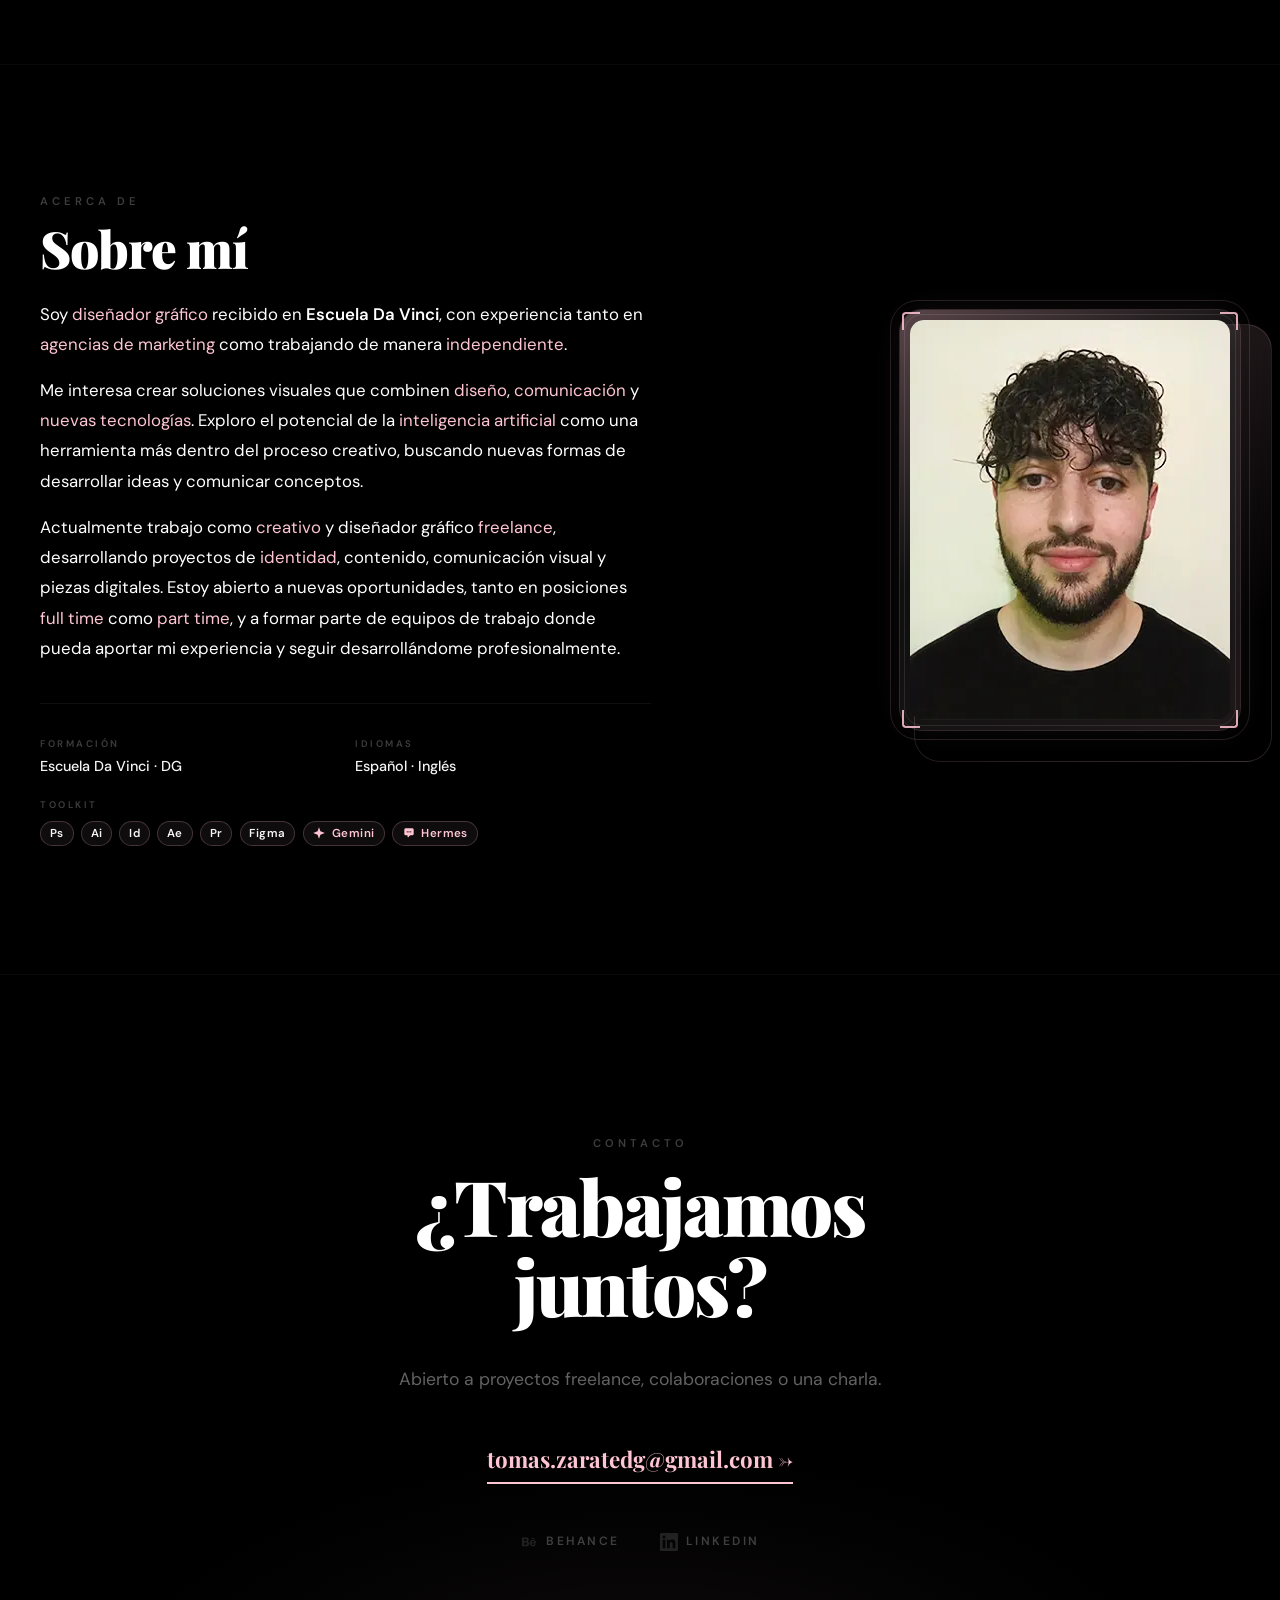
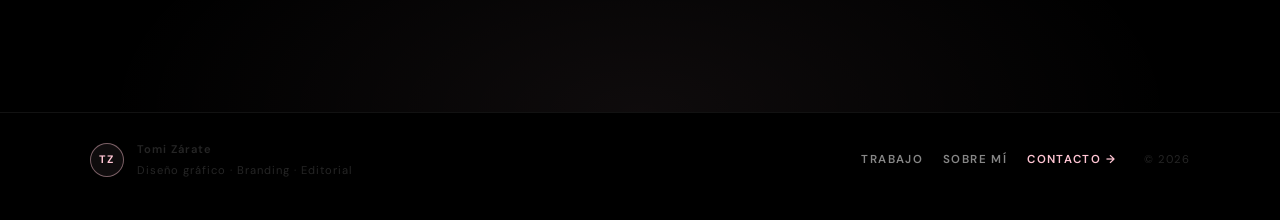
==== commit e00370b0: "fix: Grand Mac Miller preview crop a la izquierda Solo esa celda: object-position left center; caja " ====
--- a/index.html
+++ b/index.html
@@ -32,7 +32,7 @@
   <link rel="preconnect" href="https://fonts.googleapis.com">
   <link rel="preconnect" href="https://fonts.gstatic.com" crossorigin>
   <link href="https://fonts.googleapis.com/css2?family=DM+Sans:opsz,wght@9..40,400;9..40,500;9..40,600;9..40,700&family=Playfair+Display:wght@400;700;900&display=swap" rel="stylesheet">
-  <link rel="stylesheet" href="css/style.css?v=86">
+  <link rel="stylesheet" href="css/style.css?v=87">
   <script type="application/ld+json">
   {
     "@context": "https://schema.org",
--- a/css/style.css
+++ b/css/style.css
@@ -2170,9 +2170,9 @@
   transition: transform 0.7s cubic-bezier(0.25,0.46,0.45,0.94);
   filter: none; /* color original siempre */
 }
-/* Solo Grand — Mac Miller: crop anclado a la derecha (caja intacta) */
-.pg-cell__media--pos-right {
-  object-position: right center;
+/* Solo Grand — Mac Miller: crop anclado a la izquierda (caja intacta) */
+.pg-cell__media--pos-left {
+  object-position: left center;
 }
 .pg-cell:hover .pg-cell__media {
   transform: scale(1.045);
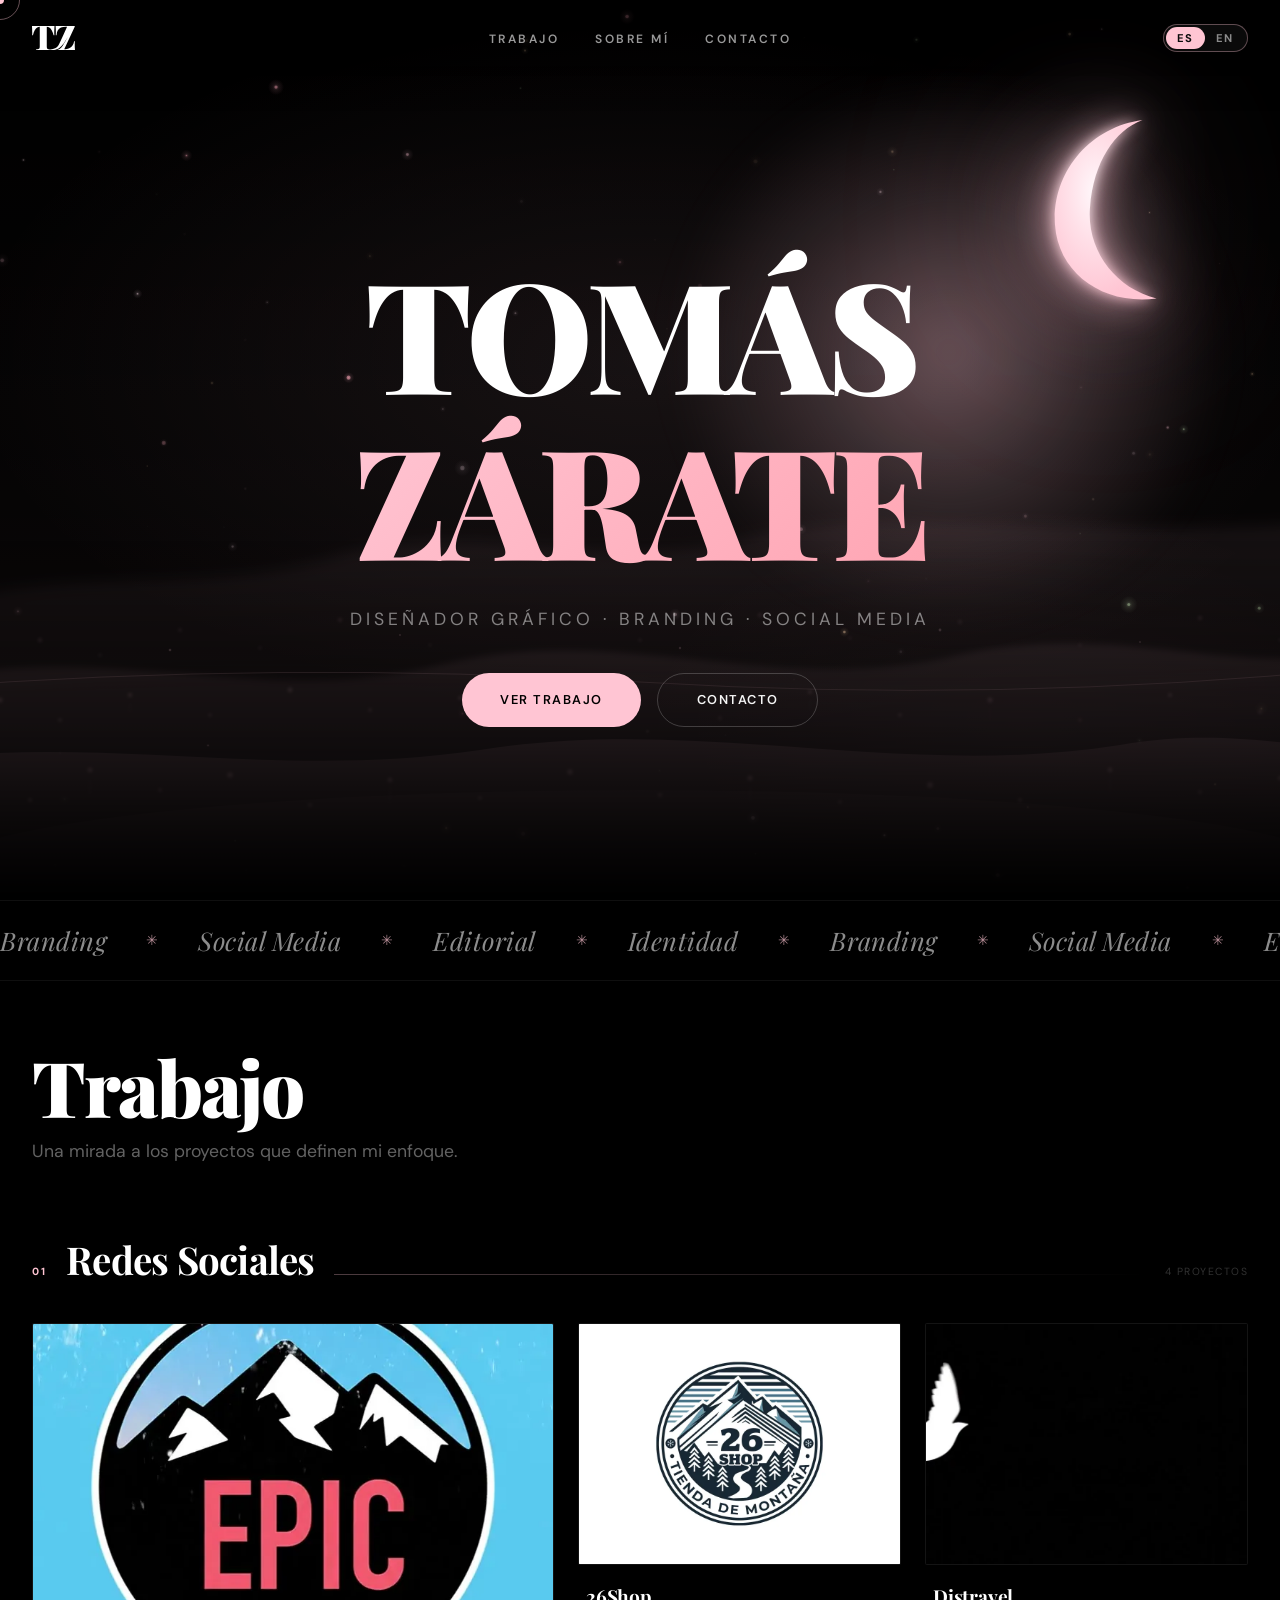
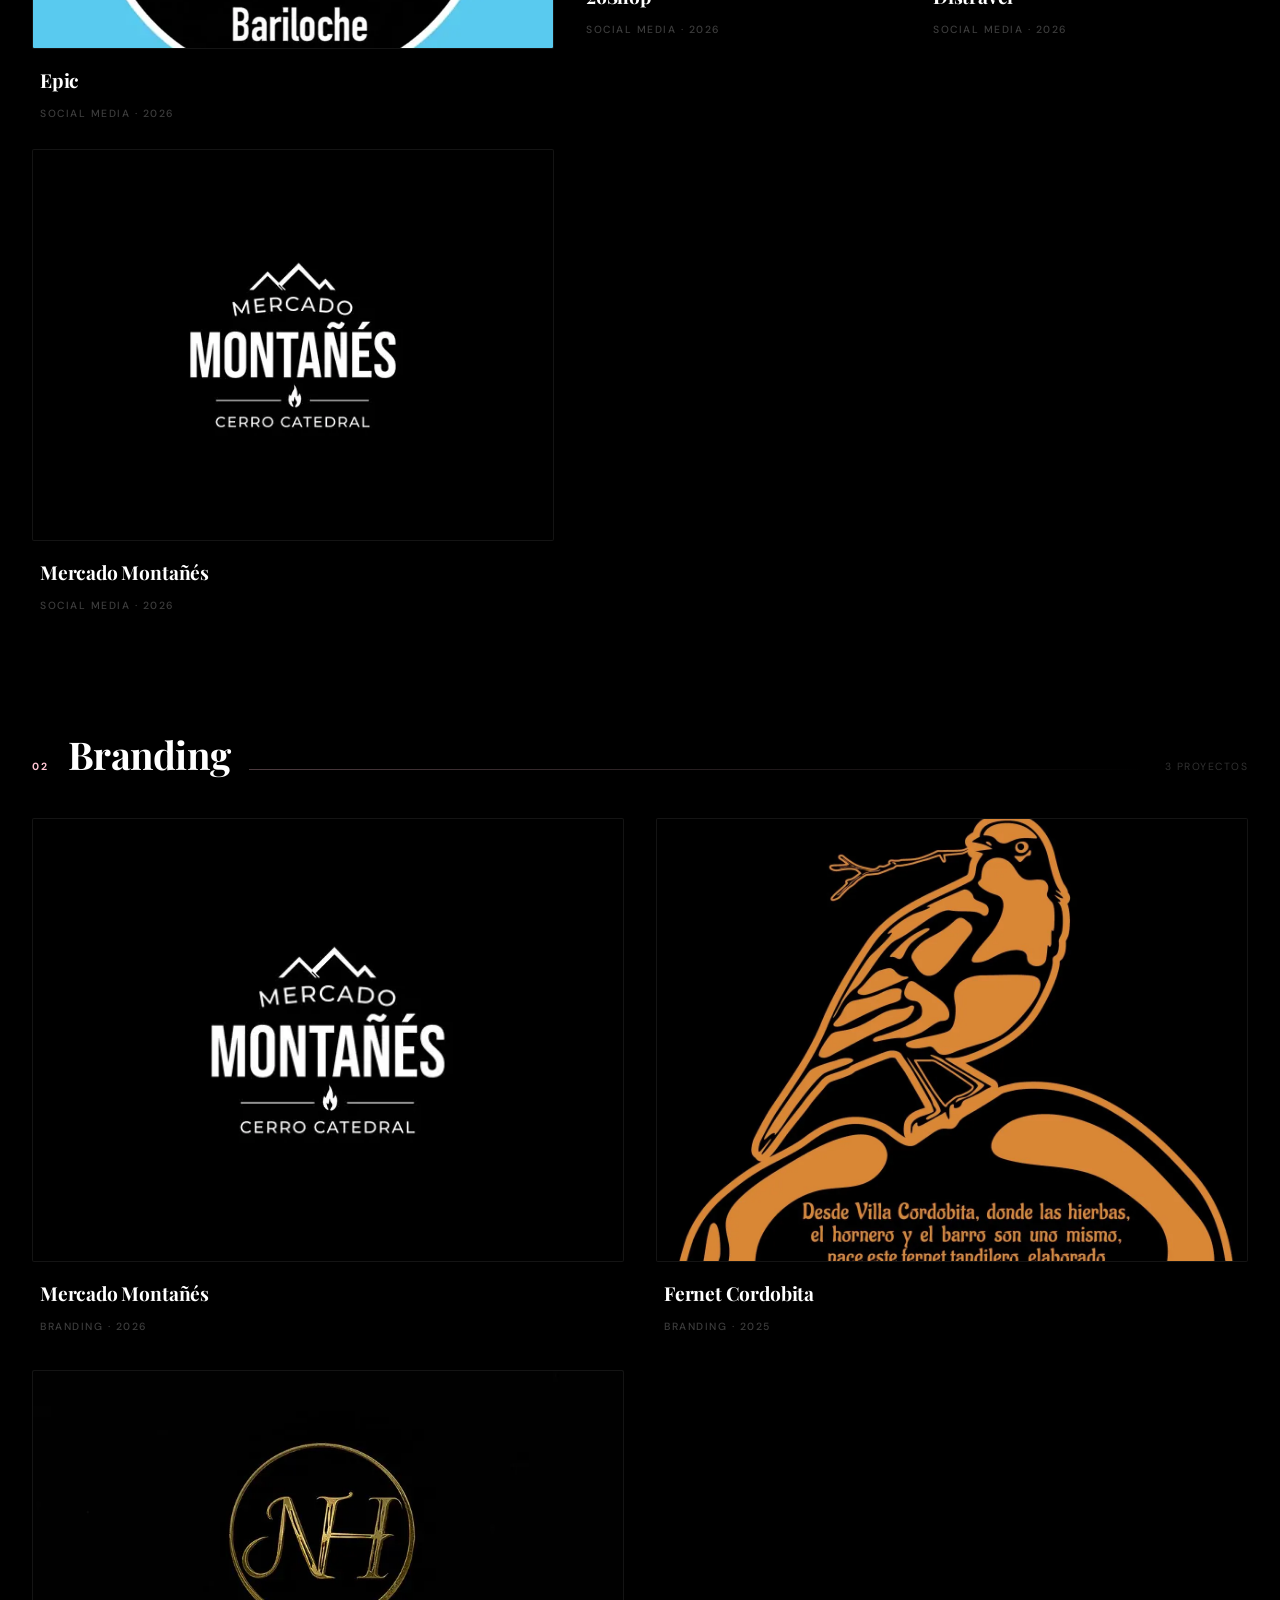
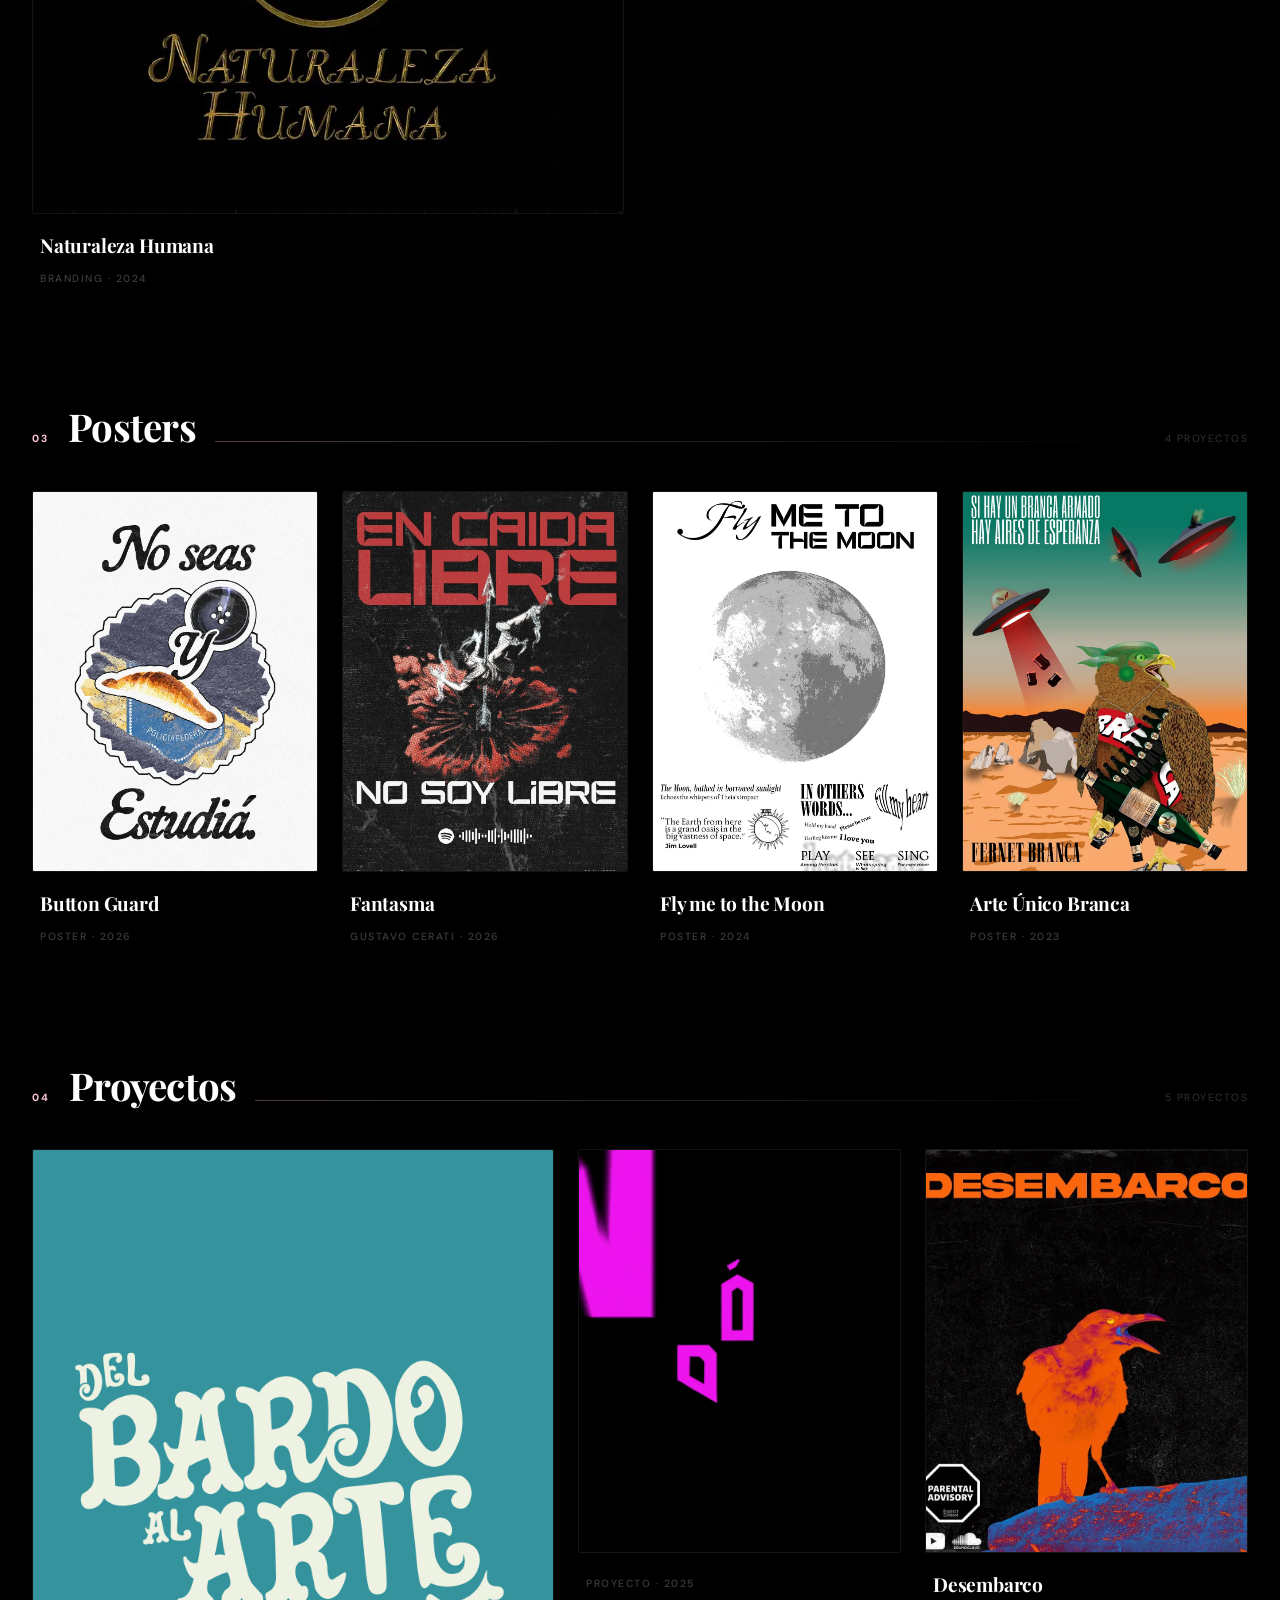
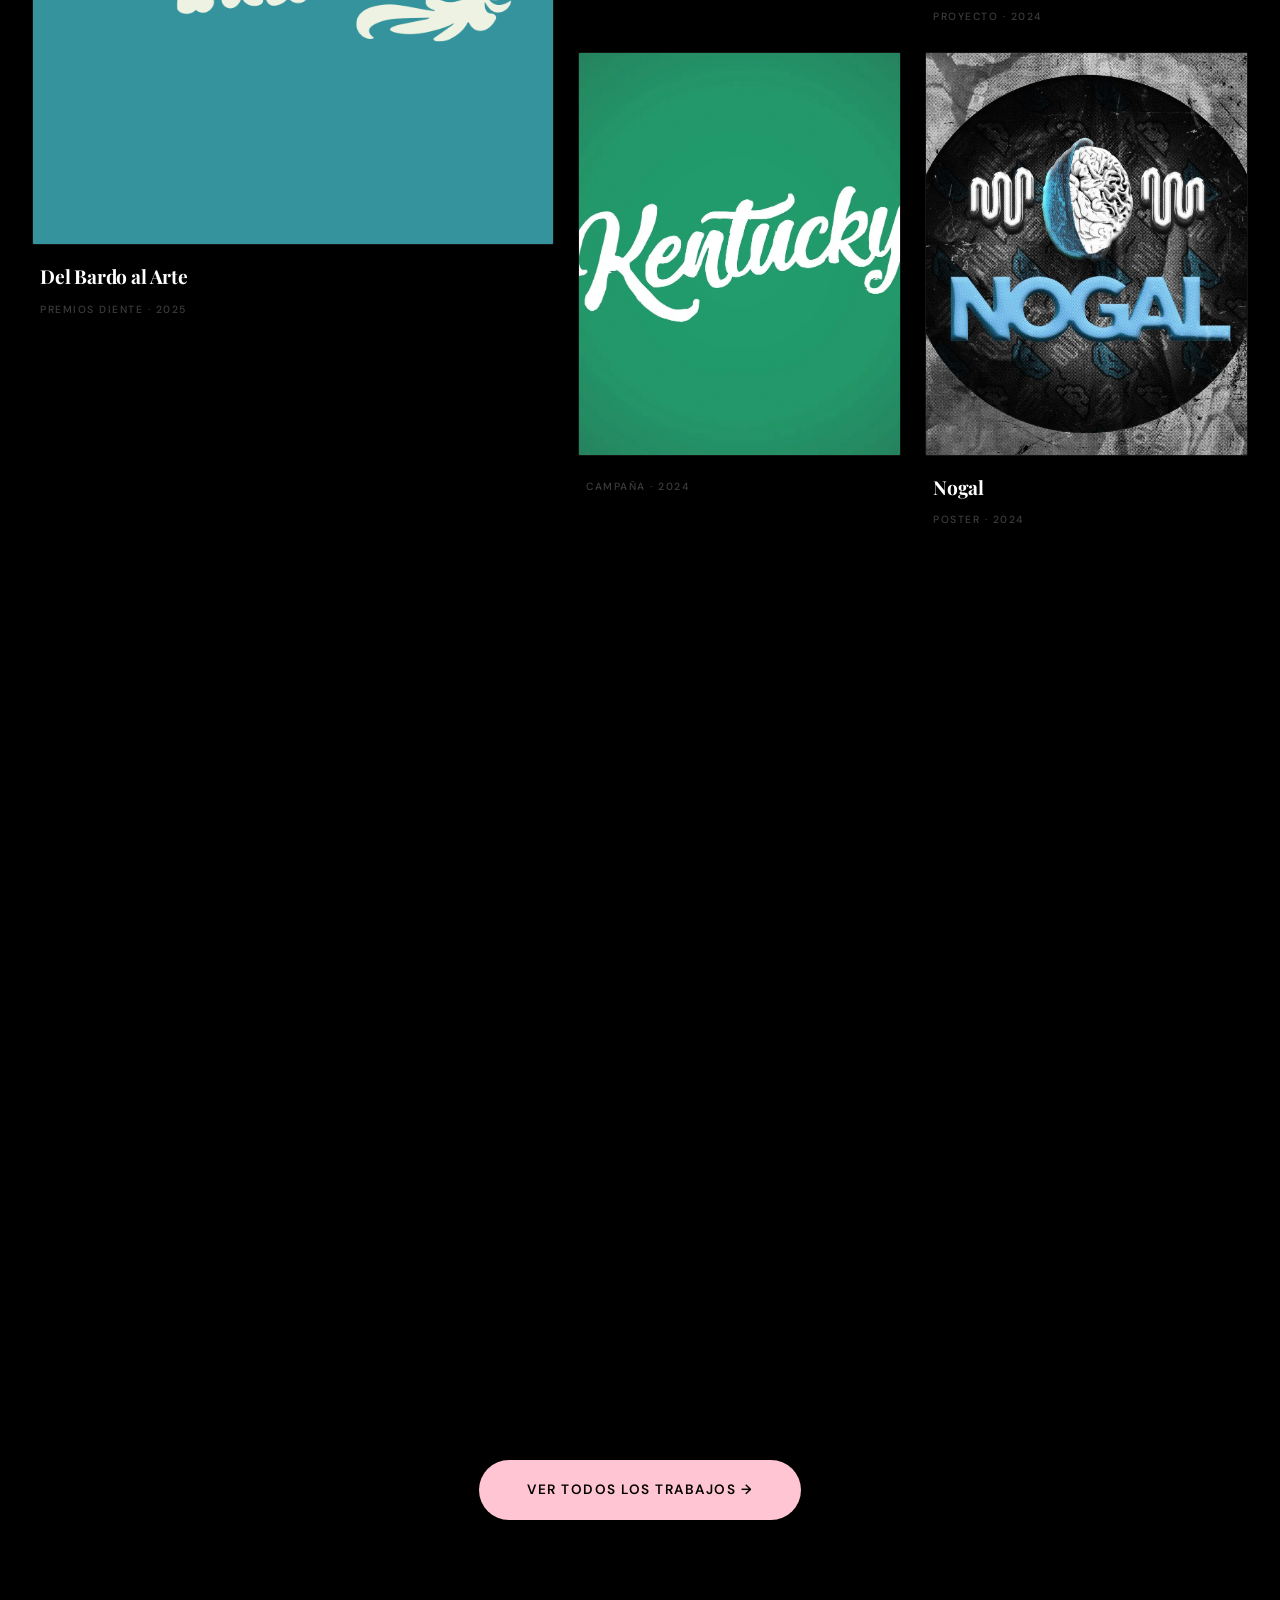
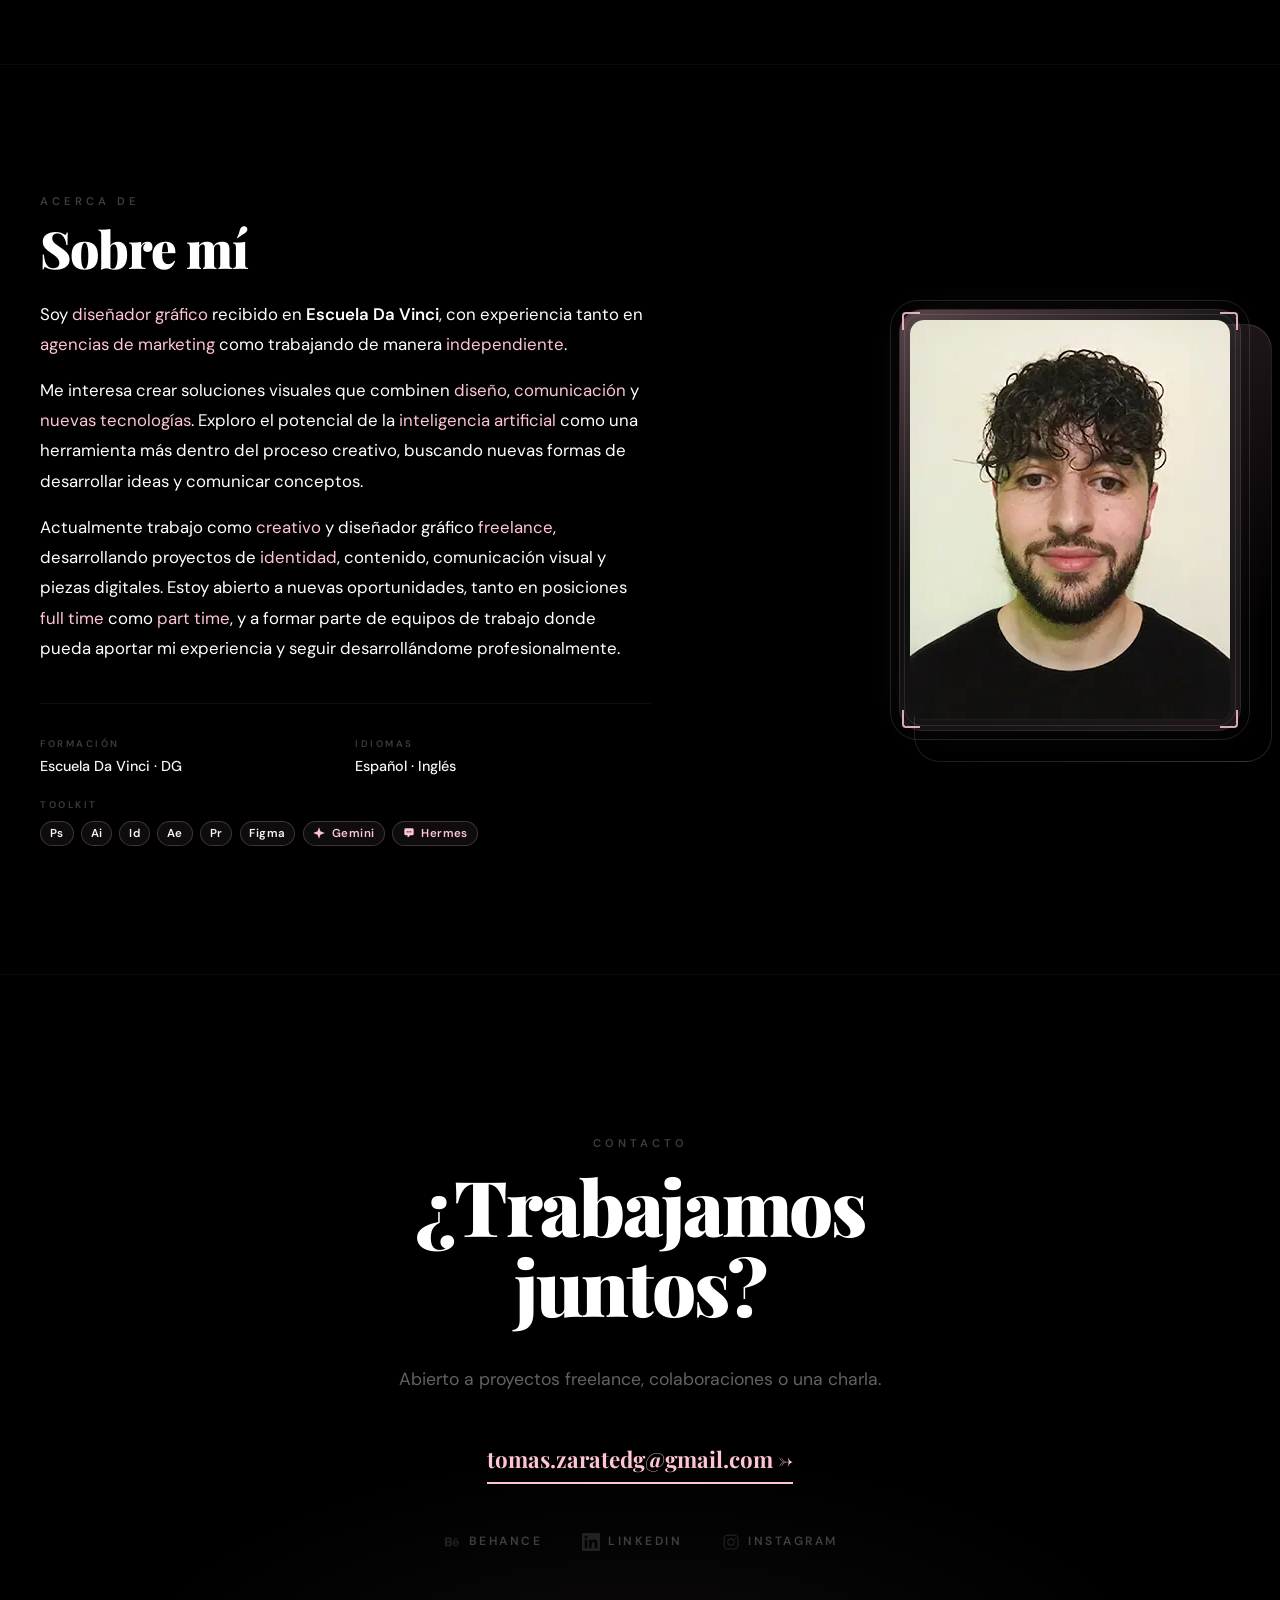
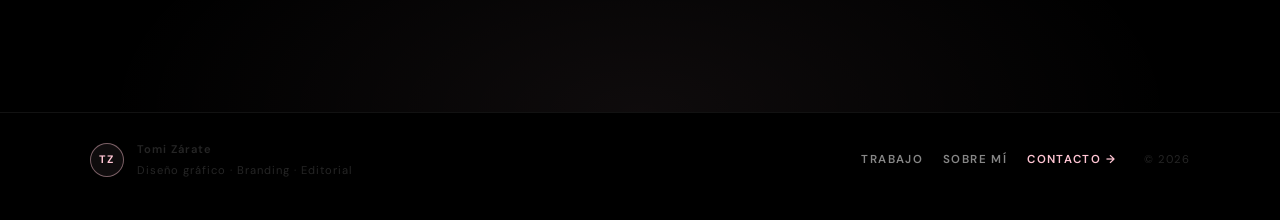
==== commit 365e2943: "feat: agregar Instagram @_tzdesign en contacto con ícono Misma fila que Behance/LinkedIn, URL limpia" ====
--- a/index.html
+++ b/index.html
@@ -32,7 +32,7 @@
   <link rel="preconnect" href="https://fonts.googleapis.com">
   <link rel="preconnect" href="https://fonts.gstatic.com" crossorigin>
   <link href="https://fonts.googleapis.com/css2?family=DM+Sans:opsz,wght@9..40,400;9..40,500;9..40,600;9..40,700&family=Playfair+Display:wght@400;700;900&display=swap" rel="stylesheet">
-  <link rel="stylesheet" href="css/style.css?v=87">
+  <link rel="stylesheet" href="css/style.css?v=88">
   <script type="application/ld+json">
   {
     "@context": "https://schema.org",
@@ -42,7 +42,8 @@
     "jobTitle": "Diseñador Gráfico",
     "sameAs": [
       "https://www.behance.net/rhodeslover",
-      "https://www.linkedin.com/in/tom%C3%A1s-z%C3%A1rate-a2104b37a/"
+      "https://www.linkedin.com/in/tom%C3%A1s-z%C3%A1rate-a2104b37a/",
+      "https://www.instagram.com/_tzdesign/"
     ]
   }
   </script>
@@ -694,7 +695,7 @@
       <p class="contact__text" data-i18n="contact.text">Abierto a proyectos freelance, colaboraciones o una charla.</p>
       <a href="https://mail.google.com/mail/?extsrc=mailto&url=mailto%3Atomas.zaratedg%40gmail.com" class="contact__btn" target="_blank" rel="noopener noreferrer" title="Redactar en Gmail">tomas.zaratedg@gmail.com →</a>
       <div class="contact__socials">
-        <a href="https://www.behance.net/rhodeslover" target="_blank" class="social-link">
+        <a href="https://www.behance.net/rhodeslover" target="_blank" rel="noopener noreferrer" class="social-link" aria-label="Behance">
           <svg class="social-icon social-icon--behance" viewBox="0 0 455.731 455.731" fill="currentColor" aria-hidden="true" focusable="false">
             <rect x="280.887" y="131.1" width="88.812" height="22.092"/>
             <path d="M405.047,255.26c0,3.985-0.159,7.821-0.477,11.488H290.608h-0.265c-1.06,25.185,17.32,40.173,38.22,40.173c14.811,0,27.828-7.856,35.33-21.173h37.389c-10.26,37.442-40.403,53.022-75.989,53.022c-46.615,0-79.754-37.389-79.754-83.509s35.71-83.509,79.754-83.509S405.047,209.14,405.047,255.26z M290.343,238.868h70.254c-2.792-20.749-17.453-33.978-35.127-33.978C307.796,204.889,293.135,218.118,290.343,238.868z"/>
@@ -702,9 +703,15 @@
           </svg>
           Behance
         </a>
-        <a href="https://www.linkedin.com/in/tom%C3%A1s-z%C3%A1rate-a2104b37a/" target="_blank" class="social-link">
-          <svg class="social-icon" viewBox="0 0 24 24" fill="currentColor"><path d="M20.447 20.452h-3.554v-5.569c0-1.328-.027-3.037-1.852-3.037-1.853 0-2.136 1.445-2.136 2.939v5.667H9.351V9h3.414v1.561h.046c.477-.9 1.637-1.85 3.37-1.85 3.601 0 4.267 2.37 4.267 5.455v6.286zM5.337 7.433a2.062 2.062 0 0 1-2.063-2.065 2.064 2.064 0 1 1 2.063 2.065zm1.782 13.019H3.555V9h3.564v11.452zM22.225 0H1.771C.792 0 0 .774 0 1.729v20.542C0 23.227.792 24 1.771 24h20.451C23.2 24 24 23.227 24 22.271V1.729C24 .774 23.2 0 22.222 0h.003z"/></svg>
+        <a href="https://www.linkedin.com/in/tom%C3%A1s-z%C3%A1rate-a2104b37a/" target="_blank" rel="noopener noreferrer" class="social-link" aria-label="LinkedIn">
+          <svg class="social-icon" viewBox="0 0 24 24" fill="currentColor" aria-hidden="true" focusable="false"><path d="M20.447 20.452h-3.554v-5.569c0-1.328-.027-3.037-1.852-3.037-1.853 0-2.136 1.445-2.136 2.939v5.667H9.351V9h3.414v1.561h.046c.477-.9 1.637-1.85 3.37-1.85 3.601 0 4.267 2.37 4.267 5.455v6.286zM5.337 7.433a2.062 2.062 0 0 1-2.063-2.065 2.064 2.064 0 1 1 2.063 2.065zm1.782 13.019H3.555V9h3.564v11.452zM22.225 0H1.771C.792 0 0 .774 0 1.729v20.542C0 23.227.792 24 1.771 24h20.451C23.2 24 24 23.227 24 22.271V1.729C24 .774 23.2 0 22.222 0h.003z"/></svg>
           LinkedIn
+        </a>
+        <a href="https://www.instagram.com/_tzdesign/" target="_blank" rel="noopener noreferrer" class="social-link" aria-label="Instagram @_tzdesign">
+          <svg class="social-icon social-icon--instagram" viewBox="0 0 24 24" fill="currentColor" aria-hidden="true" focusable="false">
+            <path d="M7.75 2h8.5A5.75 5.75 0 0 1 22 7.75v8.5A5.75 5.75 0 0 1 16.25 22h-8.5A5.75 5.75 0 0 1 2 16.25v-8.5A5.75 5.75 0 0 1 7.75 2zm0 1.5A4.25 4.25 0 0 0 3.5 7.75v8.5A4.25 4.25 0 0 0 7.75 20.5h8.5a4.25 4.25 0 0 0 4.25-4.25v-8.5A4.25 4.25 0 0 0 16.25 3.5h-8.5zM12 7a5 5 0 1 1 0 10 5 5 0 0 1 0-10zm0 1.5a3.5 3.5 0 1 0 0 7 3.5 3.5 0 0 0 0-7zM17.5 6a1 1 0 1 1 0 2 1 1 0 0 1 0-2z"/>
+          </svg>
+          Instagram
         </a>
       </div>
     </div>
--- a/css/style.css
+++ b/css/style.css
@@ -1283,6 +1283,15 @@
 }
 /* Behance mark from Drive — monochrome currentColor, same box as LinkedIn */
 .social-icon--behance {
+  width: 18px;
+  height: 18px;
+  flex: 0 0 18px;
+  display: block;
+  overflow: visible;
+}
+
+/* Instagram mark — same box as LinkedIn/Behance */
+.social-icon--instagram {
   width: 18px;
   height: 18px;
   flex: 0 0 18px;
